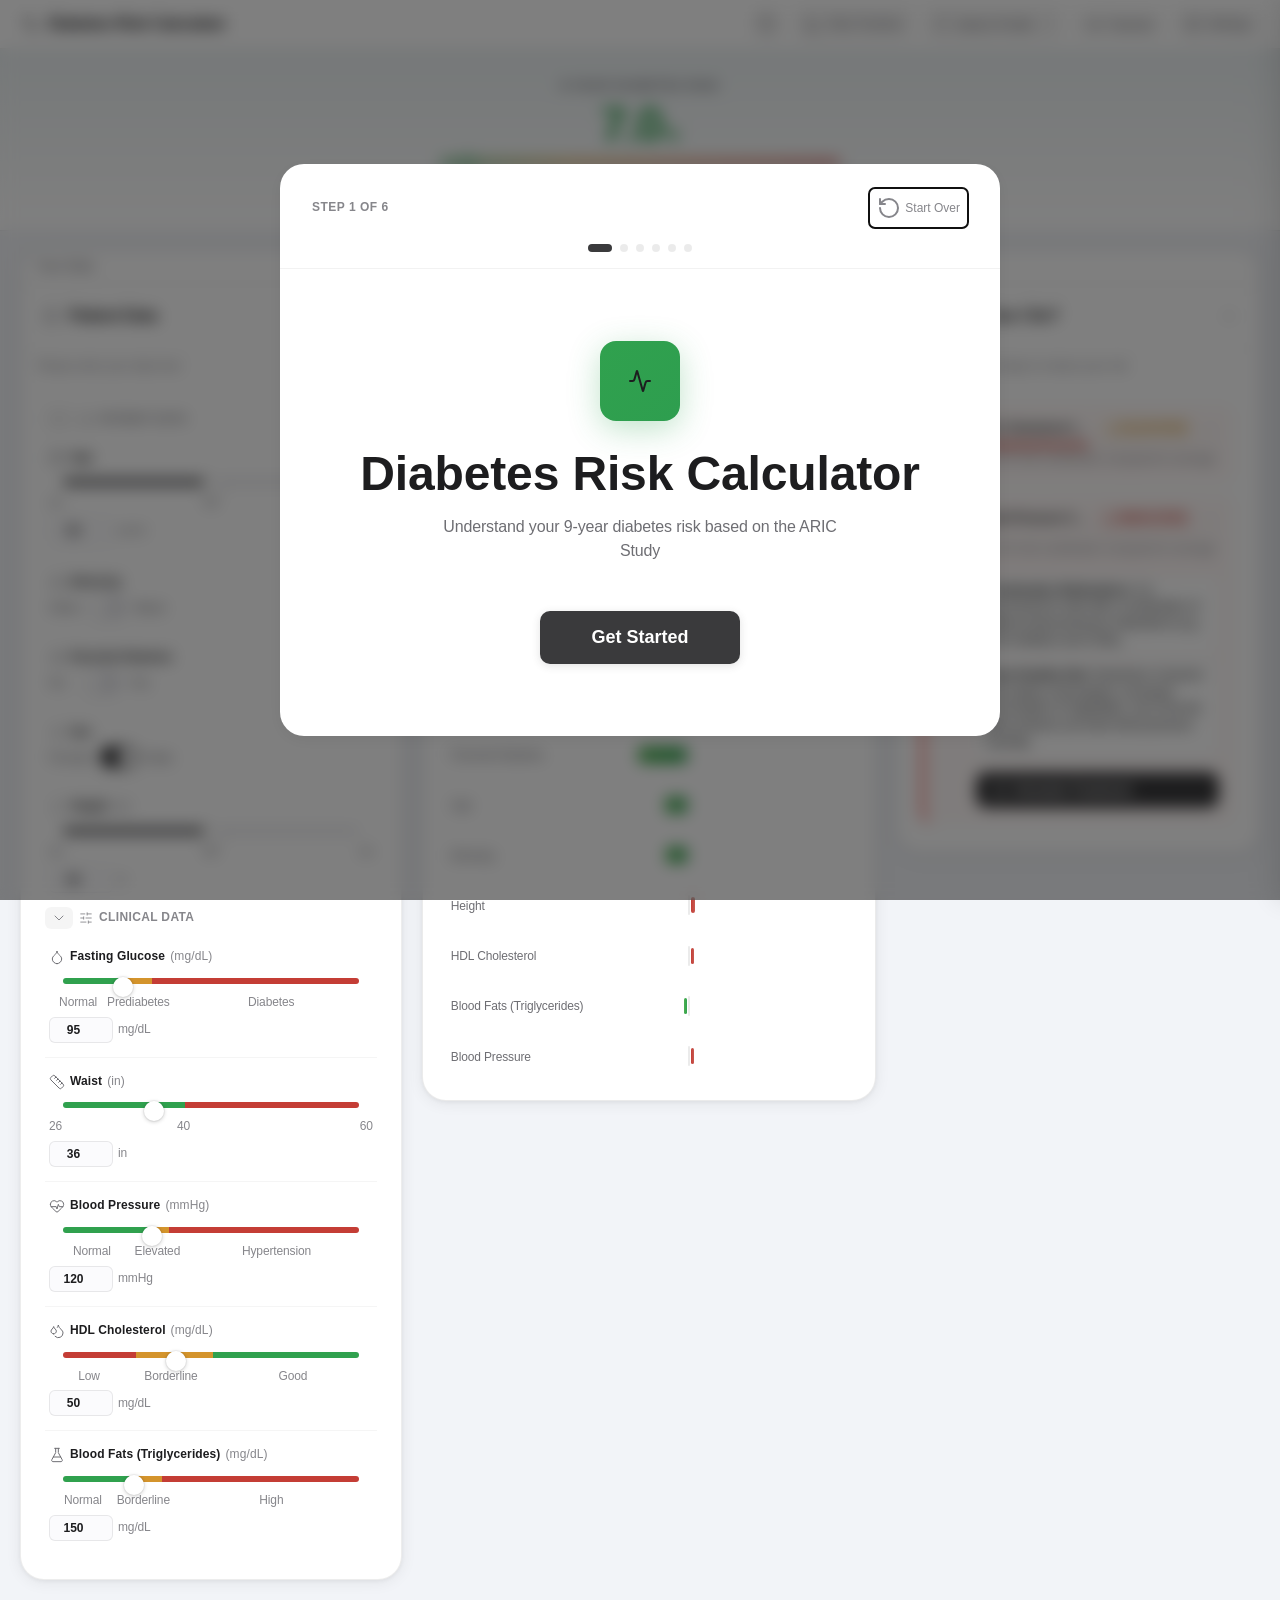
==== index.html @ cd75fb12 "Add files via upload" ====
<!DOCTYPE html>
<html lang="en">
<head>
    <meta charset="UTF-8">
    <meta name="viewport" content="width=device-width, initial-scale=1.0">
    <!-- CSP: 'unsafe-inline' in style-src is required for JS dynamic styling (element.style).
         Mitigated by strict script-src, object-src 'none', and base-uri/form-action restrictions. -->
    <meta http-equiv="Content-Security-Policy"
          content="default-src 'self';
                   script-src 'self' 'wasm-unsafe-eval' https://cdn.sheetjs.com https://cdn.jsdelivr.net;
                   style-src 'self' 'unsafe-inline' https://fonts.googleapis.com;
                   font-src https://fonts.gstatic.com https://fonts.googleapis.com;
                   connect-src 'self' https://cdn.jsdelivr.net https://tessdata.projectnaptha.com data: blob:;
                   worker-src 'self' blob:;
                   img-src 'self' data: blob:;
                   object-src 'none';
                   base-uri 'self';
                   form-action 'self';
                   frame-ancestors 'none';">
    <meta http-equiv="X-Frame-Options" content="DENY">
    <title>Diabetes Risk Calculator</title>
    <meta name="theme-color" content="#f2f4f8">

    <!-- Google Fonts -->
    <!-- Note: SRI hash should be computed for the live stylesheet for production use -->
    <link rel="preconnect" href="https://fonts.googleapis.com">
    <link rel="preconnect" href="https://fonts.gstatic.com" crossorigin>
    <link href="https://fonts.googleapis.com/css2?family=Plus+Jakarta+Sans:wght@300;400;500;600;700;800&display=swap" rel="stylesheet" crossorigin="anonymous">
    <!-- Lucide Icons (local) -->
    <!-- SRI omitted: integrity checks on same-origin local scripts can fail
         when opened via file:// protocol. SRI is intended for CDN/third-party resources. -->
    <script src="js/lib/lucide.min.js"></script>

    <!-- SheetJS for Excel Import/Export -->
    <script src="https://cdn.sheetjs.com/xlsx-0.20.1/package/dist/xlsx.full.min.js"
            integrity="sha384-QCIdq2UMVEoSRhR3ZWZwdz2/pivLowr+eokFMdYyukq7qI26VYRxFa4Nl6FKetmL"
            crossorigin="anonymous"></script>

    <!-- Application Stylesheet -->
    <link rel="stylesheet" href="style.css">
</head>
<body>

<!-- ===================== LANDING PAGE OVERLAY ===================== -->
<div id="landingOverlay" class="landing-overlay" role="dialog" aria-modal="true" hidden>
    <div class="landing-container">
        <div class="landing-header">
            <div class="landing-header-top">
                <span class="step-counter" id="landingStepCounter"></span>
                <button type="button" class="restart-btn" id="landingRestartBtn" hidden>
                    <i data-lucide="rotate-ccw"></i> <span data-i18n="landing.restart">Start Over</span>
                </button>
            </div>
            <div class="progress-dots" id="landingProgressDots"></div>
        </div>
        <div class="landing-content" id="landingContent"></div>
        <div class="landing-footer">
            <button type="button" class="btn btn-secondary" id="landingBackBtn" hidden data-i18n="landing.back">Back</button>
            <button type="button" class="btn btn-primary" id="landingNextBtn" data-i18n="landing.next">Next</button>
            <button type="button" class="btn btn-primary" id="landingFinishBtn" hidden data-i18n="landing.ready.start">Start Calculator</button>
        </div>
    </div>
</div>

<!-- ===================== TOP NAV ===================== -->
<nav class="top-nav">
    <div class="nav-inner">
        <div class="nav-brand">
            <i data-lucide="activity" class="lucide-icon"></i>
            <span data-i18n="nav.brand">Diabetes Risk Calculator</span>
        </div>
        <div class="nav-actions">
            <button id="resetBtn" type="button" class="btn-reset" aria-label="Reset all values">
                <i data-lucide="rotate-ccw" class="lucide-icon"></i>
            </button>
            <!-- Timeline Toggle Button -->
            <button id="timelineToggleBtn" type="button" class="btn-timeline-toggle" aria-label="Toggle Risk Timeline">
                <i data-lucide="line-chart" class="lucide-icon"></i>
                <span class="btn-timeline-label" data-i18n="nav.riskTimeline">Risk Timeline</span>
            </button>
            <!-- Patient Management Button -->
            <button id="patientMenuBtn" type="button" class="btn-patient-menu" aria-label="Manage profiles">
                <i data-lucide="user" class="lucide-icon"></i>
                <span class="patient-name-label" id="patientNameLabel" data-i18n="nav.selectProfile">Select Profile</span>
                <i data-lucide="chevron-down" class="lucide-icon patient-chevron"></i>
            </button>
            <!-- Tutorial Button -->
            <button id="tutorialBtn" type="button" class="btn-tutorial" aria-label="Tutorial">
                <i data-lucide="graduation-cap" class="lucide-icon"></i>
                <span class="btn-tutorial-label" data-i18n="tutorial.button">Tutorial</span>
            </button>
            <!-- Settings Button -->
            <button id="settingsBtn" type="button" class="btn-settings" aria-label="Settings" aria-expanded="false">
                <i data-lucide="settings" class="lucide-icon"></i>
                <span class="settings-label" data-i18n="nav.settings">Settings</span>
            </button>
        </div>
    </div>
</nav>

<!-- Settings Panel -->
<div id="settingsPanel" class="settings-panel" hidden>
    <div class="settings-panel-inner">
        <!-- Prediction Model Option -->
        <div class="settings-option">
            <span class="settings-option-label" data-i18n="settings.model">Prediction Model</span>
            <button id="settingsModelBtn" type="button" class="btn-settings-model" aria-label="Select prediction model" aria-expanded="false">
                <i data-lucide="layers" class="lucide-icon"></i>
                <span class="settings-model-label" id="settingsModelLabel">Basic Model</span>
                <i data-lucide="chevron-right" class="lucide-icon lang-chevron"></i>
            </button>
            <!-- Model Dropdown in Settings (expands downward) -->
            <div id="settingsModelDropdown" class="settings-model-dropdown" role="menu" hidden>
                <!-- Populated by JS -->
            </div>
        </div>
        <!-- Language Option -->
        <div class="settings-option">
            <span class="settings-option-label" data-i18n="settings.language">Language</span>
            <button id="settingsLangBtn" type="button" class="btn-language" aria-label="Select language" aria-expanded="false">
                <span class="lang-flag" id="langFlagIcon" aria-hidden="true">
                    <svg viewBox="0 0 20 14" fill="none" xmlns="http://www.w3.org/2000/svg" aria-hidden="true">
                        <rect x="0.5" y="0.5" width="19" height="13" rx="1" fill="#1e3a8a" stroke="currentColor" stroke-width="0.5"/>
                        <path d="M0 0L20 14M20 0L0 14" stroke="#f8fafc" stroke-width="2.5"/>
                        <path d="M0 0L20 14M20 0L0 14" stroke="#dc2626" stroke-width="1.5"/>
                        <rect x="8.5" y="0" width="3" height="14" fill="#f8fafc"/>
                        <rect x="0" y="5.5" width="20" height="3" fill="#f8fafc"/>
                        <rect x="9" y="0" width="2" height="14" fill="#dc2626"/>
                        <rect x="0" y="6" width="20" height="2" fill="#dc2626"/>
                    </svg>
                </span>
                <span class="lang-code" id="langCode">EN</span>
                <i data-lucide="chevron-right" class="lucide-icon lang-chevron"></i>
            </button>
            <!-- Language Dropdown in Settings (expands downward) -->
            <div id="settingsLangDropdown" class="settings-lang-dropdown" role="menu" hidden>
                <!-- Populated by JS -->
            </div>
        </div>
        <!-- Dark Mode Option -->
        <div class="settings-option">
            <span class="settings-option-label" data-i18n="settings.darkMode">Dark Mode</span>
            <button id="settingsDarkModeBtn" type="button" class="btn-settings-darkmode" aria-label="Toggle dark mode" aria-pressed="false">
                <i data-lucide="moon" class="lucide-icon"></i>
            </button>
        </div>
        <!-- Units Option -->
        <div class="settings-option">
            <span class="settings-option-label" data-i18n="settings.units">Units</span>
            <div class="unit-toggle-nav settings-unit-toggle">
                <span class="toggle-label-nav" id="unit-label-us">US</span>
                <label class="toggle-switch-nav" aria-label="Switch between US and SI units">
                    <input type="checkbox" id="unit-toggle">
                    <span class="toggle-track-nav"></span>
                </label>
                <span class="toggle-label-nav" id="unit-label-si">SI</span>
            </div>
        </div>
        <!-- Restart Setup Option -->
        <div class="settings-option">
            <span class="settings-option-label" data-i18n="settings.restartSetup">Setup</span>
            <button id="restartSetupBtn" type="button" class="btn-restart-setup" data-i18n="settings.restartSetupBtn">
                <i data-lucide="rotate-ccw" class="lucide-icon"></i> Start Over
            </button>
        </div>
    </div>
</div>

<!-- ===================== PATIENT MANAGEMENT DRAWER ===================== -->
<div class="patient-overlay" id="patientOverlay"></div>
<aside class="patient-drawer" id="patientDrawer" aria-label="Patient Management">
    <div class="pd-header">
        <h2 data-i18n="patientManager.title"><i data-lucide="users" class="lucide-icon"></i> My Profiles</h2>
        <button class="pd-close-btn" id="patientDrawerClose" aria-label="Close patient menu">
            <i data-lucide="x" class="lucide-icon"></i>
        </button>
    </div>

    <!-- Active Patient Indicator -->
    <div class="pd-active-patient" id="pdActivePatient">
        <i data-lucide="user-round" class="lucide-icon"></i>
        <span id="pdActiveLabel">No profile selected</span>
    </div>

    <!-- Patient List -->
    <div class="pd-section">
        <div class="pd-section-label" data-i18n="patientManager.savedProfiles">Saved Profiles</div>
        <div class="pd-patient-list" id="pdPatientList">
            <p class="pd-empty-msg">No profiles saved yet.</p>
        </div>
    </div>

    <!-- Add New Patient -->
    <div class="pd-section">
        <div class="pd-section-label" data-i18n="patientManager.addNew">Add New Profile</div>
        <div class="pd-add-form">
            <input type="text" id="pdNewPatientName" class="pd-input" placeholder="Profile name…" maxlength="60" />
            <button id="pdAddPatientBtn" type="button" class="pd-btn-add" data-i18n="buttons.addAndSave">
                <i data-lucide="user-plus" class="lucide-icon"></i> Add &amp; Save Current Values
            </button>
        </div>
    </div>

    <!-- Import / Export / OCR -->
    <div class="pd-section pd-io-section">
        <div class="pd-section-label" data-i18n="patientManager.importExport">Import / Export / OCR</div>
        <div class="pd-io-actions">
            <button id="pdExportBtn" type="button" class="pd-btn-io" data-i18n="buttons.export">
                <i data-lucide="download" class="lucide-icon"></i> Export .xlsx / .drc
            </button>
            <label class="pd-btn-io pd-btn-import" for="pdImportFile" data-i18n="buttons.import">
                <i data-lucide="upload" class="lucide-icon"></i> Import .xlsx / .drc
            </label>
            <input type="file" id="pdImportFile" accept=".xlsx,.xls,.drc" style="display:none;" aria-label="Import patient profiles from Excel or encrypted .drc file" />
            <!-- NEU: OCR Laborbericht Button -->
            <button id="pdOCRBtn" type="button" class="pd-btn-io pd-btn-ocr" data-i18n="buttons.scan">
                <i data-lucide="scan-line" class="lucide-icon"></i> Scan Lab Report
            </button>
        </div>
        <!-- Hidden file inputs for OCR -->
        <!-- Camera input: ONLY images, NO PDF (required for capture to work) -->
        <input type="file" id="ocrCameraInput" accept="image/*" capture="environment" class="visually-hidden" aria-label="Take photo of laboratory report" />
        <!-- File input: Images AND PDFs (for file upload) -->
        <input type="file" id="ocrFileInput" accept="image/*,.pdf" multiple class="visually-hidden" aria-label="Upload laboratory report file(s)" />
    </div>
</aside>

<!-- ===================== HERO: RISK SCORE ===================== -->
<section class="hero-section" id="risk-score-card">
    <div class="hero-inner">
        <p class="hero-label" data-i18n="hero.title">9-Year Diabetes Risk</p>
        <div class="hero-value" aria-live="polite">
            <span id="risk-percentage" class="risk-number">0.0</span><span class="risk-unit">%</span>
        </div>
        <div class="hero-risk-bar">
            <div class="risk-bar-track">
                <div class="risk-bar-marker" id="risk-bar-marker"></div>
            </div>
        </div>
        <button id="expandHeroBtn" type="button" class="btn-expand-hero" aria-expanded="false">
            <i data-lucide="info" class="lucide-icon"></i>
            <span id="expandHeroLabel" data-i18n="hero.expandLabel">What does that mean?</span>
            <i data-lucide="chevron-down" class="lucide-icon expand-hero-chevron"></i>
        </button>
        <div id="hero-expandable" class="hero-expandable">
            <div id="icon-array" class="icon-array-container"></div>
            <p class="icon-array-label" id="icon-array-label"></p>
            <p class="hero-subtitle" data-i18n="hero.subtitle">Based on the ARIC Study logistic regression model (Schmidt et al. 2005)</p>
        </div>
    </div>
</section>

<!-- ===================== EXPANDABLE TIMELINE ===================== -->
<div class="timeline-expandable-area" id="timeline-expandable">
    <div class="timeline-expandable-inner">
        <div class="timeline-expandable-header">
            <div class="timeline-expandable-title">
                <i data-lucide="line-chart" class="lucide-icon"></i>
                <h3 data-i18n="timeline.title">Risk Timeline</h3>
                <span class="timeline-hint" data-i18n="timeline.hint">Simulate treatments to track risk changes over time</span>
            </div>
            <div class="timeline-expandable-actions">
                <button id="compareScenarioBtn" type="button" class="btn-compare-scenario-section" aria-label="Set baseline for comparison" data-i18n="buttons.setBaseline">
                    <i data-lucide="flag" class="lucide-icon"></i> Set Baseline
                </button>
                <button id="snapshotBtn" type="button" class="btn-snapshot" data-i18n="timeline.snapshot">
                    <i data-lucide="plus-circle" class="lucide-icon"></i> Snapshot
                </button>
            </div>
        </div>
        <div id="scenario-comparison" class="scenario-comparison-panel-new" style="display:none;"></div>
        <div class="timeline-body">
            <div class="timeline-chart" id="timeline-chart">
                <p class="timeline-empty">Set a baseline and add snapshots to track your risk over scenarios.</p>
            </div>
            <div class="timeline-legend" id="timeline-legend" style="display:none;"></div>
        </div>
    </div>
</div>

<!-- ===================== THREE-COLUMN MAIN GRID ===================== -->
<main class="main-grid">

    <!-- ========== LEFT COLUMN: Risk Factor Inputs ========== -->
    <section class="col-panel col-left" id="panel-input" aria-label="Risk Factor Inputs">
        <div class="col-step-label">
            <span>Your Data</span>
        </div>
        <div class="panel-header-bar">
            <i data-lucide="sliders-horizontal" class="lucide-icon"></i>
            <h2 data-i18n="sections.demographic">Patient Data</h2>
            <button class="panel-collapse-btn" data-panel="panel-input" aria-label="Collapse section" aria-expanded="true">
                <i data-lucide="chevron-up" class="lucide-icon"></i>
            </button>
        </div>
        <p class="panel-subtitle">Please enter your data here</p>
        <div class="panel-body">

            <!-- Demographic Data Section with Collapse -->
            <div class="section-collapse-header">
                <button class="section-collapse-btn" data-target="non-mod-section" aria-expanded="true">
                    <i data-lucide="chevron-down" class="lucide-icon"></i>
                </button>
                <div class="input-section-label" data-i18n="sections.demographic">
                    <i data-lucide="lock" class="lucide-icon"></i>
                    Demographic Data
                </div>
            </div>
            <div class="section-summary" id="non-mod-summary">
                <span id="summary-age">Age: 50</span> · <span id="summary-sex">Male</span> · <span id="summary-race">Other</span> · <span id="summary-parent">No family</span> · <span id="summary-height">66 in</span>
            </div>

            <div id="non-mod-section" class="collapsible-section">
                <!-- Age -->
                <div class="input-group" data-field="age">
                    <div class="input-label-row">
                        <label for="age-slider">
                            <i data-lucide="calendar" class="lucide-icon ig-icon"></i>
                            <span data-i18n="factors.age">Age</span>
                        </label>
                    </div>
                    <div class="slider-wrapper">
                        <input type="range" id="age-slider" min="20" max="80" value="50" step="1" class="slider">
                        <div class="slider-track-bg" id="age-track"><div class="slider-fill" id="age-fill"></div></div>
                    </div>
                    <div class="slider-labels slider-labels-numeric"><span>20</span><span>50</span><span>80</span></div>
                    <div class="factor-value-row">
                        <input type="number" id="age-value" value="50" min="20" max="80" step="1" class="value-input" aria-label="Age in years">
                        <span class="value-unit-label" data-i18n="units.years">years</span>
                        <span class="what-if-badge" id="what-if-age"></span>
                    </div>
                </div>

                <!-- Race -->
                <div class="input-group" data-field="race">
                    <div class="input-label-row">
                        <label><i data-lucide="users" class="lucide-icon ig-icon"></i> <span data-i18n="factors.race">Ethnicity</span></label>
                    </div>
                    <div class="toggle-group">
                        <span class="toggle-option" data-i18n="units.other">Other</span>
                        <label class="toggle-switch"><input type="checkbox" id="race-toggle"><span class="toggle-slider"></span></label>
                        <span class="toggle-option" data-i18n="units.black">Black</span>
                    </div>
                </div>

                <!-- Parental History -->
                <div class="input-group" data-field="parentHist">
                    <div class="input-label-row">
                        <label><i data-lucide="users-round" class="lucide-icon ig-icon"></i> <span data-i18n="factors.parentHist">Parental Diabetes</span></label>
                    </div>
                    <div class="toggle-group">
                        <span class="toggle-option" data-i18n="units.no">No</span>
                        <label class="toggle-switch"><input type="checkbox" id="parentHist-toggle"><span class="toggle-slider"></span></label>
                        <span class="toggle-option" data-i18n="units.yes">Yes</span>
                    </div>
                </div>

                <!-- Sex -->
                <div class="input-group" data-field="sex">
                    <div class="input-label-row">
                        <label><i data-lucide="user" class="lucide-icon ig-icon"></i> <span data-i18n="factors.sex">Sex</span></label>
                    </div>
                    <div class="toggle-group">
                        <span class="toggle-option" data-i18n="units.female">Female</span>
                        <label class="toggle-switch"><input type="checkbox" id="sex-toggle" checked><span class="toggle-slider"></span></label>
                        <span class="toggle-option" data-i18n="units.male">Male</span>
                    </div>
                </div>

                <!-- Height -->
                <div class="input-group" data-field="height">
                    <div class="input-label-row">
                        <label for="height-slider"><i data-lucide="move-vertical" class="lucide-icon ig-icon"></i> <span data-i18n="factors.height">Height</span> <span class="unit-label" id="height-unit">(in)</span></label>
                    </div>
                    <div class="slider-wrapper">
                        <input type="range" id="height-slider" min="48" max="84" value="66" step="1" class="slider">
                        <div class="slider-track-bg"><div class="slider-fill" id="height-fill"></div></div>
                    </div>
                    <div class="slider-labels slider-labels-numeric"><span id="height-min">48</span><span id="height-mid">66</span><span id="height-max">84</span></div>
                    <div class="factor-value-row">
                        <input type="number" id="height-value" value="66" min="48" max="84" step="1" class="value-input" aria-label="Height">
                        <span class="value-unit-label" id="height-value-unit">in</span>
                        <span class="what-if-badge" id="what-if-height"></span>
                    </div>
                </div>
            </div>

            <!-- Clinical Values Section with Collapse -->
            <div class="section-collapse-header">
                <button class="section-collapse-btn" data-target="mod-section" aria-expanded="true">
                    <i data-lucide="chevron-down" class="lucide-icon"></i>
                </button>
                <div class="input-section-label modifiable" data-i18n="sections.clinical">
                    <i data-lucide="sliders-horizontal" class="lucide-icon"></i>
                    Clinical Values
                </div>
            </div>
            <div class="section-summary" id="mod-summary">
                <span id="summary-fastGlu">Gluc: 95 mg/dL</span> · <span id="summary-waist">Waist: 36 in</span> · <span id="summary-sbp">BP: 120 mmHg</span> · <span id="summary-hdl">HDL: 50 mg/dL</span> · <span id="summary-tri">TG: 150 mg/dL</span>
            </div>

            <div id="mod-section" class="collapsible-section">

            <!-- Fasting Glucose -->
            <div class="input-group" data-field="fastGlu">
                <div class="input-label-row">
                    <label for="fastGlu-slider"><i data-lucide="droplet" class="lucide-icon ig-icon"></i> <span data-i18n="factors.fastGlu">Fasting Glucose</span> <span class="unit-label" id="fastGlu-unit">(mg/dL)</span></label>
                </div>
                <div class="slider-wrapper">
                    <input type="range" id="fastGlu-slider" min="50" max="300" value="95" step="1" class="slider">
                    <div class="slider-track-bg segmented" id="fastGlu-track">
                        <div class="slider-segment safe" style="flex:50"></div>
                        <div class="slider-segment alert" style="flex:25"></div>
                        <div class="slider-segment danger" style="flex:175"></div>
                    </div>
                </div>
                <div class="slider-labels"><span style="flex:50">Normal</span><span style="flex:25">Prediabetes</span><span style="flex:175">Diabetes</span></div>
                <div class="factor-value-row">
                    <input type="number" id="fastGlu-value" value="95" min="50" max="300" step="1" class="value-input" aria-label="Fasting glucose">
                    <span class="value-unit-label" id="fastGlu-value-unit">mg/dL</span>
                    <span class="what-if-badge" id="what-if-fastGlu"></span>
                </div>
            </div>

            <!-- Waist -->
            <div class="input-group" data-field="waist">
                <div class="input-label-row">
                    <label for="waist-slider"><i data-lucide="ruler" class="lucide-icon ig-icon"></i> <span data-i18n="factors.waist">Waist</span> <span class="unit-label" id="waist-unit">(in)</span></label>
                </div>
                <div class="slider-wrapper">
                    <input type="range" id="waist-slider" min="26" max="60" value="36" step="1" class="slider">
                    <div class="slider-track-bg segmented" id="waist-track">
                        <div class="slider-segment safe" style="flex:14"></div>
                        <div class="slider-segment danger" style="flex:20"></div>
                    </div>
                </div>
                <div class="slider-labels" id="waist-labels"><span style="flex:14;text-align:left">26</span><span style="flex:0;white-space:nowrap">40</span><span style="flex:20;text-align:right">60</span></div>
                <div class="factor-value-row">
                    <input type="number" id="waist-value" value="36" min="26" max="60" step="1" class="value-input" aria-label="Waist circumference">
                    <span class="value-unit-label" id="waist-value-unit">in</span>
                    <span class="what-if-badge" id="what-if-waist"></span>
                </div>
            </div>

            <!-- SBP -->
            <div class="input-group" data-field="sbp">
                <div class="input-label-row">
                    <label for="sbp-slider"><i data-lucide="heart-pulse" class="lucide-icon ig-icon"></i> <span data-i18n="factors.sbp">Blood Pressure</span> <span class="unit-label">(mmHg)</span></label>
                </div>
                <div class="slider-wrapper">
                    <input type="range" id="sbp-slider" min="80" max="220" value="120" step="1" class="slider">
                    <div class="slider-track-bg segmented" id="sbp-track">
                        <div class="slider-segment safe" style="flex:40"></div>
                        <div class="slider-segment alert" style="flex:10"></div>
                        <div class="slider-segment danger" style="flex:90"></div>
                    </div>
                </div>
                <div class="slider-labels"><span style="flex:40">Normal</span><span style="flex:10">Elevated</span><span style="flex:90">Hypertension</span></div>
                <div class="factor-value-row">
                    <input type="number" id="sbp-value" value="120" min="80" max="220" step="1" class="value-input" aria-label="Systolic blood pressure">
                    <span class="value-unit-label">mmHg</span>
                    <span class="what-if-badge" id="what-if-sbp"></span>
                </div>
            </div>

            <!-- HDL -->
            <div class="input-group" data-field="cholHDL">
                <div class="input-label-row">
                    <label for="cholHDL-slider"><i data-lucide="droplets" class="lucide-icon ig-icon"></i> <span data-i18n="factors.cholHDL">HDL Cholesterol</span> <span class="unit-label" id="cholHDL-unit">(mg/dL)</span></label>
                </div>
                <div class="slider-wrapper">
                    <input type="range" id="cholHDL-slider" min="20" max="100" value="50" step="1" class="slider">
                    <div class="slider-track-bg segmented" id="cholHDL-track">
                        <div class="slider-segment danger" style="flex:20"></div>
                        <div class="slider-segment alert" style="flex:21"></div>
                        <div class="slider-segment safe" style="flex:40"></div>
                    </div>
                </div>
                <div class="slider-labels"><span style="flex:20">Low</span><span style="flex:21">Borderline</span><span style="flex:40">Good</span></div>
                <div class="factor-value-row">
                    <input type="number" id="cholHDL-value" value="50" min="20" max="100" step="1" class="value-input" aria-label="HDL cholesterol">
                    <span class="value-unit-label" id="cholHDL-value-unit">mg/dL</span>
                    <span class="what-if-badge" id="what-if-cholHDL"></span>
                </div>
            </div>

            <!-- Triglycerides -->
            <div class="input-group" data-field="cholTri">
                <div class="input-label-row">
                    <label for="cholTri-slider"><i data-lucide="flask-conical" class="lucide-icon ig-icon"></i> <span data-i18n="factors.cholTri">Blood Fats (Triglycerides)</span> <span class="unit-label" id="cholTri-unit">(mg/dL)</span></label>
                </div>
                <div class="slider-wrapper">
                    <input type="range" id="cholTri-slider" min="50" max="500" value="150" step="1" class="slider">
                    <div class="slider-track-bg segmented" id="cholTri-track">
                        <div class="slider-segment safe" style="flex:100"></div>
                        <div class="slider-segment alert" style="flex:50"></div>
                        <div class="slider-segment danger" style="flex:300"></div>
                    </div>
                </div>
                <div class="slider-labels"><span style="flex:100">Normal</span><span style="flex:50">Borderline</span><span style="flex:300">High</span></div>
                <div class="factor-value-row">
                    <input type="number" id="cholTri-value" value="150" min="50" max="500" step="1" class="value-input" aria-label="Triglycerides">
                    <span class="value-unit-label" id="cholTri-value-unit">mg/dL</span>
                    <span class="what-if-badge" id="what-if-cholTri"></span>
                </div>
            </div>
            </div>

        </div>
    </section>

    <!-- ========== CENTER COLUMN: Model Visualization ========== -->
    <section class="col-panel col-center" id="panel-model" aria-label="Model Visualization">
        <div class="col-step-label">
            <span data-i18n="panels.riskAnalysis">Risk Analysis</span>
        </div>
        <div class="panel-header-bar">
            <i data-lucide="bar-chart-3" class="lucide-icon"></i>
            <h2 data-i18n="panels.riskFactors">Risk Factors</h2>
            <button class="panel-collapse-btn" data-panel="panel-model" aria-label="Collapse section" aria-expanded="true">
                <i data-lucide="chevron-up" class="lucide-icon"></i>
            </button>
        </div>
        <p class="panel-subtitle" data-i18n="panels.riskFactorsSubtitle">Which factors influence risk by how much compared to the average</p>
        <div class="panel-body">

            <!-- Model Tabs Navigation -->
            <div class="model-tabs">
                <button class="model-tab active" data-tab="contributions" data-i18n="panels.contributions">Contributions</button>
                <button class="model-tab" data-tab="causality" data-i18n="panels.connections">Connections</button>
            </div>

            <!-- Tab Content: Contributions -->
            <div class="model-tab-content active" id="tab-contributions">
                <div class="contribution-chart" id="contribution-chart" role="img" aria-label="Risk factor contribution chart"></div>
            </div>

            <!-- Tab Content: Causality -->
            <div class="model-tab-content" id="tab-causality">
                <h3 data-i18n="panels.connectionsTitle">How Your Risk Factors Connect</h3>
                <p class="card-desc" data-i18n="panels.connectionsDesc">Type 2 diabetes is characterized by insulin resistance and insulin deficiency, among others caused by beta-cell dysfunction. Risk factors can be the cause or caused by this.</p>
                <div id="causality-chain" class="causality-chain-container"></div>
            </div>

        </div>
    </section>

    <!-- ========== RIGHT COLUMN: Treatment Recommendations ========== -->
    <section class="col-panel col-right" id="panel-treatment" aria-label="Treatment Recommendations">
        <div class="col-step-label">
            <span data-i18n="panels.takeAction">Take Action</span>
        </div>
        <div class="panel-header-bar">
            <i data-lucide="stethoscope" class="lucide-icon"></i>
            <h2 data-i18n="panels.whatCanIDo">What Can I Do?</h2>
            <button class="panel-collapse-btn" data-panel="panel-treatment" aria-label="Collapse section" aria-expanded="true">
                <i data-lucide="chevron-up" class="lucide-icon"></i>
            </button>
        </div>
        <p class="panel-subtitle" data-i18n="panels.takeActionSubtitle">Evidence-based steps to reduce your risk</p>
        <div class="panel-body">
            <div class="treatment-overview" id="treatment-overview" role="region" aria-live="polite" aria-label="Treatment overview with expandable recommendations sorted by risk contribution">
                <!-- Populated by ui-controller.js -->
            </div>
            <!-- Legacy container (kept for JS compatibility) -->
            <div id="dynamic-treatments" style="display:none;"></div>
        </div>
    </section>

</main>

<!-- Application Scripts (modular architecture) -->
<script src="js/config.js"></script>
<script src="js/i18n/i18n-service.js"></script>
<script src="js/i18n/i18n-ui.js"></script>
<script src="js/conversion-service.js"></script>
<script src="js/risk-model.js"></script>
<script src="js/ui-helpers.js"></script>
<script src="js/utils.js"></script>
<script src="js/ui-controller.js"></script>
<script src="js/timeline-chart.js"></script>
<script src="js/app.js"></script>
<script src="js/crypto-service.js"></script>
<script src="js/patient-manager.js"></script>
<script src="js/profile-warning.js"></script>
<script src="js/treatment-simulator.js"></script>
<!-- OCR Feature Scripts -->
<script src="js/lab-report-parser.js"></script>
<script src="js/ocr-service.js"></script>
<script src="js/ocr-ui-controller.js"></script>
<script src="js/dark-mode.js"></script>
<script src="js/settings-panel.js"></script>
<script src="js/tutorial.js"></script>
<script src="js/landing-page.js"></script>
<script src="js/main.js"></script>

<!-- ===================== OCR MODAL ===================== -->
<div class="modal-overlay ocr-modal-overlay" id="ocrModal" role="dialog" aria-modal="true" aria-labelledby="ocrModalTitle">
    <div class="modal-content ocr-modal-content">
        <!-- Header -->
        <div class="modal-header">
            <h3 id="ocrModalTitle">
                <i data-lucide="scan-line" class="lucide-icon"></i> Scan Laboratory Report
            </h3>
            <button type="button" class="modal-close-btn" id="ocrModalClose" aria-label="Close">
                <i data-lucide="x" class="lucide-icon"></i>
            </button>
        </div>

        <!-- Step 1: Upload -->
        <div class="ocr-step" id="ocrStepUpload">
            <div class="modal-body">
                <p class="modal-description">
                    Upload a photo or PDF of your laboratory report.
                    We will automatically extract your values.
                </p>

                <!-- Drop Zone -->
                <div class="ocr-dropzone" id="ocrDropzone" role="button" tabindex="0" aria-label="Drop zone for file upload">
                    <i data-lucide="upload-cloud" class="ocr-dropzone-icon"></i>
                    <p class="ocr-dropzone-primary">Drag & drop file here</p>
                    <p class="ocr-dropzone-secondary">or click to browse</p>
                    <p class="ocr-dropzone-hint">Supports: JPG, PNG, PDF (max 10MB)</p>
                </div>

                <!-- Camera Button (Mobile) -->
                <button type="button" class="ocr-camera-btn" id="ocrCameraBtn">
                    <i data-lucide="camera" class="lucide-icon"></i> Take Photo
                </button>

                <!-- Privacy Notice -->
                <div class="ocr-privacy-notice" role="note">
                    <i data-lucide="shield-check" class="lucide-icon"></i>
                    <span>Processing happens locally. No data is sent to servers.</span>
                </div>
            </div>
        </div>

        <!-- Step 2: Processing -->
        <div class="ocr-step" id="ocrStepProcessing" style="display:none;">
            <div class="modal-body">
                <div class="ocr-processing">
                    <div class="ocr-progress-ring" role="progressbar" aria-valuemin="0" aria-valuemax="100" aria-valuenow="0">
                        <svg class="ocr-progress-svg" viewBox="0 0 100 100">
                            <circle class="ocr-progress-track" cx="50" cy="50" r="45"/>
                            <circle class="ocr-progress-fill" cx="50" cy="50" r="45" id="ocrProgressCircle"/>
                        </svg>
                        <span class="ocr-progress-percentage" id="ocrProgressPercentage">0%</span>
                    </div>

                    <div class="ocr-status-steps">
                        <div class="ocr-status-step active" id="ocrStepStatusUpload">
                            <i data-lucide="check-circle" class="ocr-step-icon"></i>
                            <span class="ocr-step-label">Upload complete</span>
                        </div>
                        <div class="ocr-status-step" id="ocrStepStatusAnalyze">
                            <i data-lucide="check-circle" class="ocr-step-icon"></i>
                            <i data-lucide="loader-2" class="ocr-step-icon ocr-step-loading"></i>
                            <span class="ocr-step-label">Analyzing image...</span>
                        </div>
                        <div class="ocr-status-step" id="ocrStepStatusExtract">
                            <i data-lucide="check-circle" class="ocr-step-icon"></i>
                            <i data-lucide="loader-2" class="ocr-step-icon ocr-step-loading"></i>
                            <span class="ocr-step-label">Extracting values...</span>
                        </div>
                        <div class="ocr-status-step" id="ocrStepStatusValidate">
                            <i data-lucide="check-circle" class="ocr-step-icon"></i>
                            <i data-lucide="loader-2" class="ocr-step-icon ocr-step-loading"></i>
                            <span class="ocr-step-label">Validating...</span>
                        </div>
                    </div>

                    <button type="button" class="ocr-cancel-btn" id="ocrCancelBtn">Cancel Processing</button>
                </div>
            </div>
        </div>

        <!-- Step 3: Review -->
        <div class="ocr-step" id="ocrStepReview" style="display:none;">
            <div class="modal-body">
                <h4 class="ocr-review-title">Extracted Values</h4>
                <p class="ocr-review-subtitle">Please review before importing.</p>

                <div class="ocr-results-grid" id="ocrResultsGrid">
                    <!-- Dynamically populated by JS -->
                </div>

                <div class="ocr-summary" id="ocrSummary" style="display:none;">
                    <div class="ocr-summary-stats">
                        <span class="ocr-stat">
                            <i data-lucide="check-circle"></i>
                            <strong id="ocrStatDetected">0</strong> detected
                        </span>
                        <span class="ocr-stat">
                            <i data-lucide="alert-circle"></i>
                            <strong id="ocrStatReview">0</strong> need review
                        </span>
                        <span class="ocr-stat">
                            <i data-lucide="x-circle"></i>
                            <strong id="ocrStatNotFound">0</strong> not found
                        </span>
                    </div>
                </div>
            </div>

            <div class="modal-footer">
                <button type="button" class="modal-btn modal-btn-secondary" id="ocrBackBtn">Back</button>
                <button type="button" class="modal-btn modal-btn-primary" id="ocrImportBtn">
                    <i data-lucide="check" class="lucide-icon"></i> Import Values
                </button>
            </div>
        </div>

        <!-- Step 4: Error -->
        <div class="ocr-step" id="ocrStepError" style="display:none;">
            <div class="modal-body">
                <div class="ocr-error">
                    <div class="ocr-error-icon">
                        <i data-lucide="x-circle"></i>
                    </div>
                    <h3 class="ocr-error-title">Could Not Process Image</h3>
                    <p class="ocr-error-message" id="ocrErrorMessage">
                        The image quality is too low for reliable text recognition.
                    </p>

                    <div class="ocr-error-suggestions">
                        <h4>Tips for better results:</h4>
                        <ul>
                            <li><i data-lucide="sun"></i> Use good lighting</li>
                            <li><i data-lucide="scan"></i> Keep the document flat</li>
                            <li><i data-lucide="camera"></i> Ensure text is in focus</li>
                            <li><i data-lucide="maximize"></i> Capture the full page</li>
                        </ul>
                    </div>
                </div>
            </div>

            <div class="modal-footer">
                <button type="button" class="modal-btn modal-btn-secondary" id="ocrManualBtn">Enter Manually</button>
                <button type="button" class="modal-btn modal-btn-primary" id="ocrRetryBtn">
                    <i data-lucide="refresh-cw" class="lucide-icon"></i> Try Again
                </button>
            </div>
        </div>
    </div>
</div>

<!-- ===================== ENCRYPTION MODALS ===================== -->

<!-- Export Encryption Modal -->
<div class="modal-overlay" id="encryptionModal" role="dialog" aria-modal="true" aria-labelledby="encModalTitle" style="display:none;">
    <div class="modal-content">
        <div class="modal-header">
            <h3 id="encModalTitle"><i data-lucide="shield" class="lucide-icon"></i> Secure Export</h3>
            <button type="button" class="modal-close-btn" id="encModalClose" aria-label="Close">
                <i data-lucide="x" class="lucide-icon"></i>
            </button>
        </div>
        <div class="modal-body">
            <p class="modal-description">Choose how your patient data should be protected.</p>

            <!-- Radio Options -->
            <div class="radio-group" role="radiogroup" aria-label="Encryption options">
                <label class="radio-option">
                    <input type="radio" name="encryptionOption" value="none" id="encOptionNone" checked>
                    <span class="radio-custom"></span>
                    <span class="radio-label">
                        <i data-lucide="unlock" class="lucide-icon"></i>
                        <span>
                            <strong>No Password</strong>
                            <small>File is directly readable</small>
                        </span>
                    </span>
                </label>
                <label class="radio-option">
                    <input type="radio" name="encryptionOption" value="password" id="encOptionPassword">
                    <span class="radio-custom"></span>
                    <span class="radio-label">
                        <i data-lucide="lock" class="lucide-icon"></i>
                        <span>
                            <strong>Encrypt with Password</strong>
                            <small>AES-256 Encryption</small>
                        </span>
                    </span>
                </label>
            </div>

            <!-- Password Section (hidden by default) -->
            <div class="password-section" id="encPasswordSection" style="display:none;">
                <div class="password-input-wrapper">
                    <input
                        type="password"
                        id="encPasswordInput"
                        class="password-input"
                        placeholder="Enter password (min. 8 characters)"
                        minlength="8"
                        autocomplete="new-password"
                        aria-describedby="encPasswordError"
                    >
                    <button type="button" class="password-toggle-btn" id="encPasswordToggle" aria-label="Show password">
                        <i data-lucide="eye" class="lucide-icon" id="encPasswordToggleIcon"></i>
                    </button>
                </div>
                <p class="password-error" id="encPasswordError" role="alert" style="display:none;">
                    <i data-lucide="alert-circle" class="lucide-icon"></i>
                    Password must be at least 8 characters long
                </p>

                <!-- Quick Options -->
                <div class="quick-options" id="encQuickOptions" style="display:none;">
                    <span class="quick-options-label">Quick select:</span>
                    <button type="button" class="quick-option-btn" id="encUseLastPassword" style="display:none;">
                        <i data-lucide="history" class="lucide-icon"></i>
                        Last Password
                    </button>
                    <button type="button" class="quick-option-btn" id="encUseDefaultPassword" style="display:none;">
                        <i data-lucide="star" class="lucide-icon"></i>
                        Default Password
                    </button>
                </div>

                <!-- Checkboxes -->
                <div class="checkbox-group">
                    <label class="checkbox-option">
                        <input type="checkbox" id="encRememberSession">
                        <span class="checkbox-custom"></span>
                        <span>Remember password for this session</span>
                    </label>
                    <label class="checkbox-option">
                        <input type="checkbox" id="encSetDefault">
                        <span class="checkbox-custom"></span>
                        <span>Set as default for all exports</span>
                    </label>
                </div>
            </div>
        </div>
        <div class="modal-footer">
            <button type="button" class="modal-btn modal-btn-secondary" id="encCancelBtn">
                Cancel
            </button>
            <button type="button" class="modal-btn modal-btn-primary" id="encDownloadBtn">
                <i data-lucide="download" class="lucide-icon"></i>
                Download
            </button>
        </div>
    </div>
</div>

<!-- Import Password Prompt Modal -->
<div class="modal-overlay" id="passwordPromptModal" role="dialog" aria-modal="true" aria-labelledby="pwdPromptTitle" style="display:none;">
    <div class="modal-content">
        <div class="modal-header">
            <h3 id="pwdPromptTitle"><i data-lucide="lock" class="lucide-icon"></i> Encrypted File</h3>
            <button type="button" class="modal-close-btn" id="pwdPromptClose" aria-label="Close">
                <i data-lucide="x" class="lucide-icon"></i>
            </button>
        </div>
        <div class="modal-body">
            <p class="modal-description">This file is password protected. Please enter the password to decrypt it.</p>

            <div class="password-input-wrapper">
                <input
                    type="password"
                    id="pwdPromptInput"
                    class="password-input"
                    placeholder="Enter password"
                    autocomplete="current-password"
                    aria-describedby="pwdPromptError"
                >
                <button type="button" class="password-toggle-btn" id="pwdPromptToggle" aria-label="Show password">
                    <i data-lucide="eye" class="lucide-icon" id="pwdPromptToggleIcon"></i>
                </button>
            </div>
            <p class="password-error" id="pwdPromptError" role="alert" style="display:none;">
                <i data-lucide="alert-circle" class="lucide-icon"></i>
                <span id="pwdPromptErrorText">Wrong password</span>
            </p>
        </div>
        <div class="modal-footer">
            <button type="button" class="modal-btn modal-btn-secondary" id="pwdPromptCancelBtn">
                Cancel
            </button>
            <button type="button" class="modal-btn modal-btn-primary" id="pwdPromptDecryptBtn">
                <i data-lucide="unlock" class="lucide-icon"></i>
                Decrypt
            </button>
        </div>
    </div>
</div>

<!-- Profile Warning Modal - shown when simulating treatment without profile -->
<div class="modal-overlay" id="profileWarningModal" role="dialog" aria-modal="true" aria-labelledby="profileWarnTitle" style="display:none;">
    <div class="modal-content" style="max-width: 420px;">
        <div class="modal-header">
            <h3 id="profileWarnTitle" data-i18n="modals.profileWarning.title">
                <i data-lucide="alert-circle" class="lucide-icon"></i>
                Save Your Data?
            </h3>
            <button type="button" class="modal-close-btn" id="profileWarnClose" aria-label="Close">
                <i data-lucide="x" class="lucide-icon"></i>
            </button>
        </div>
        <div class="modal-body" style="text-align: center; padding: 24px;">
            <div class="profile-warn-icon">
                <i data-lucide="alert-triangle" class="lucide-icon"></i>
            </div>
            <p style="font-size: 16px; color: var(--text-primary); margin-bottom: 8px; font-weight: 500;" data-i18n="modals.profileWarning.message1">
                You haven't created a profile yet.
            </p>
            <p style="font-size: 14px; color: var(--text-secondary); line-height: 1.5; margin-bottom: 24px;" data-i18n="modals.profileWarning.message2">
                Create a profile to save your data and track your progress over time. Without a profile, your data may be lost when you close the browser.
            </p>
        </div>
        <div class="modal-footer" style="flex-direction: column; gap: 10px;">
            <button type="button" class="modal-btn modal-btn-primary" id="profileWarnCreateBtn" data-i18n="modals.profileWarning.create">
                <i data-lucide="user-plus" class="lucide-icon"></i>
                Create Profile
            </button>
            <button type="button" class="modal-btn modal-btn-secondary" id="profileWarnContinueBtn" data-i18n="modals.profileWarning.continue">
                Continue Without Saving
            </button>
            <button type="button" class="modal-btn modal-btn-secondary" id="profileWarnCancelBtn" style="border-color: transparent; color: var(--text-secondary);" data-i18n="modals.profileWarning.cancel">
                Cancel
            </button>
        </div>
    </div>
</div>

<!-- ===================== TUTORIAL ===================== -->
<!-- Dim overlay (pointer-events: none so clicks pass through) -->
<div id="tutorialOverlay" style="display:none; position:fixed; inset:0; background:rgba(0,0,0,0.45); z-index:7000; pointer-events:none;"></div>
<!-- SVG layer for pointer lines -->
<svg id="tutorialLines" style="display:none; position:fixed; inset:0; width:100%; height:100%; pointer-events:none; z-index:9001;" aria-hidden="true"></svg>
<!-- Tutorial navigation bar -->
<div id="tutorialNav" class="tutorial-nav-bar" style="display:none;" role="navigation" aria-label="Tutorial navigation">
    <button id="tutorialPrevBtn" type="button" class="tutorial-nav-btn">
        <i data-lucide="chevron-left" class="lucide-icon"></i>
        <span data-i18n="tutorial.prev">Back</span>
    </button>
    <span id="tutorialStepLabel" class="tutorial-step-label"></span>
    <button id="tutorialNextBtn" type="button" class="tutorial-nav-btn tutorial-nav-primary">
        <span data-i18n="tutorial.next">Next</span>
        <i data-lucide="chevron-right" class="lucide-icon"></i>
    </button>
    <button id="tutorialCloseBtn" type="button" class="tutorial-nav-btn tutorial-nav-close" aria-label="Close tutorial">
        <i data-lucide="x" class="lucide-icon"></i>
        <span data-i18n="tutorial.close">Close</span>
    </button>
</div>

</body>
</html>
---- style.css ----
/* ============================================
   DIABETES RISK CALCULATOR – 3-COLUMN INTERCONNECTED DESIGN
   ============================================
   Design Philosophy:
   - Three-column "Input -> Model -> Output" data-flow layout
   - Clean, minimal card-based design with neutral borders
   - Flow arrows and visual connectors between columns
   - Apple-inspired aesthetic with subtle shadows
   - Clear visual mapping: left inputs feed center model, which drives right treatments
   ============================================ */


/* ============================================
   1. CSS CUSTOM PROPERTIES
   ============================================ */

:root {
    /* Primary - Dark Gray (replaces blue) */
    --primary:           #3a3a3c;
    --primary-hover:     #2c2c2e;
    --primary-light:     rgba(58, 58, 60, 0.08);
    --primary-glow:      rgba(58, 58, 60, 0.15);

    /* Legacy aliases for backward compatibility */
    --blue:              var(--primary);
    --blue-hover:        var(--primary-hover);
    --blue-light:        var(--primary-light);
    --blue-glow:         var(--primary-glow);

    /* Additional semantic colors */
    --orange:            #d4653a;

    /* Semantic Status - Desaturated for refined medical aesthetic */
    --safe:           #30a14e;
    --safe-light:     rgba(48, 161, 78, 0.08);
    --safe-border:    rgba(48, 161, 78, 0.35);
    --alert:          #d4942c;
    --alert-light:    rgba(212, 148, 44, 0.08);
    --alert-border:   rgba(212, 148, 44, 0.40);
    --warning:        #d4653a;
    --warning-light:  rgba(212, 101, 58, 0.08);
    --warning-border: rgba(212, 101, 58, 0.45);
    --danger:         #c43d35;
    --danger-light:   rgba(196, 61, 53, 0.08);
    --danger-border:  rgba(196, 61, 53, 0.40);

    /* Text */
    --text-primary:   #1d1d1f;
    --text-secondary: #6e6e73;
    --text-tertiary:  #86868b;

    /* Typography Scale - Simplified 5-size system */
    --text-xs:        12px;    /* Labels, badges, small text */
    --text-sm:        14px;    /* Secondary text, labels */
    --text-base:      16px;    /* Body text */
    --text-lg:        18px;    /* Section headers, emphasized text */
    --text-xl:        24px;    /* Landing page titles */
    --text-hero:      48px;    /* Hero percentage display */

    /* Backgrounds */
    --bg-page:        #f2f4f8;
    --bg-card:        #ffffff;
    --bg-elevated:    #fbfbfd;
    --bg-frosted:     rgba(255, 255, 255, 0.72);

    /* Borders & Shadows - Softer for refined aesthetic */
    --border:         rgba(0, 0, 0, 0.05);
    --border-strong:  rgba(0, 0, 0, 0.08);
    --shadow-sm:      0 1px 2px rgba(0, 0, 0, 0.03);
    --shadow:         0 1px 4px rgba(0, 0, 0, 0.04);
    --shadow-md:      0 2px 8px rgba(0, 0, 0, 0.05);
    --shadow-lg:      0 4px 16px rgba(0, 0, 0, 0.06);
    --shadow-card:    0 1px 6px rgba(0, 0, 0, 0.04), 0 0 1px rgba(0, 0, 0, 0.06);
    --shadow-glow:    0 0 0 3px rgba(58, 58, 60, 0.15);

    /* Radii - Standardized */
    --radius-sm:      6px;     /* Small elements, buttons */
    --radius:         10px;    /* Default cards */
    --radius-lg:      16px;    /* Large cards, panels */
    --radius-xl:      24px;    /* Modals, large containers */
    --radius-full:    50%;     /* Circular elements */

    /* Layout */
    --content-padding: 20px;
    --grid-gap:       20px;

    /* Transitions - Smooth, not bouncy */
    --ease-out:       cubic-bezier(0.25, 0.46, 0.45, 0.94);
    --ease-smooth:    cubic-bezier(0.4, 0, 0.2, 1);

    /* Spacing Scale - Expanded with semantic names */
    --space-1:        4px;     /* Micro adjustments */
    --space-2:        8px;     /* Tight spacing */
    --space-3:        12px;    /* Default element gaps */
    --space-4:        16px;    /* Component padding */
    --space-5:        20px;    /* Section gaps */
    --space-6:        24px;    /* Large gaps */
    --space-7:        32px;    /* Section padding */
    --space-8:        48px;    /* Major section margins */
}

/* Utility: Visually Hidden - keeps element in DOM for camera capture but hides visually */
.visually-hidden {
    position: absolute;
    width: 1px;
    height: 1px;
    padding: 0;
    margin: -1px;
    overflow: hidden;
    clip: rect(0, 0, 0, 0);
    white-space: nowrap;
    border: 0;
}


/* ============================================
   2. RESET / BASE
   ============================================ */

*,
*::before,
*::after {
    margin: 0;
    padding: 0;
    box-sizing: border-box;
}

html {
    scroll-behavior: smooth;
    -webkit-font-smoothing: antialiased;
    -moz-osx-font-smoothing: grayscale;
}

body {
    font-family: 'Plus Jakarta Sans', -apple-system, BlinkMacSystemFont, 'Helvetica Neue', sans-serif;
    background: var(--bg-page);
    color: var(--text-primary);
    line-height: 1.65;
    font-size: 14px;
    letter-spacing: -0.01em;
    min-height: 100vh;
}


/* ============================================
   3. TOP NAVIGATION
   ============================================ */

.top-nav {
    position: sticky;
    top: 0;
    z-index: 100;
    background: rgba(255, 255, 255, 0.98);
    border-bottom: 1px solid rgba(0, 0, 0, 0.07);
    /* Performance: removed backdrop-filter blur - very expensive on scroll */
}

.nav-inner {
    max-width: 1600px;
    margin: 0 auto;
    padding: 0 var(--content-padding);
    height: 48px;
    display: flex;
    align-items: center;
    justify-content: space-between;
}

.nav-brand {
    display: flex;
    align-items: center;
    gap: 8px;
    font-size: 16px;
    font-weight: 600;
    letter-spacing: -0.025em;
    color: var(--text-primary);
}

.nav-brand .lucide-icon {
    width: 20px;
    height: 20px;
    color: var(--blue);
}

.nav-actions {
    display: flex;
    align-items: center;
    gap: 12px;
}

/* Unit toggle in nav */
.unit-toggle-nav {
    display: flex;
    align-items: center;
    gap: 6px;
    padding: 3px 10px;
    background: rgba(0, 0, 0, 0.03);
    border-radius: 20px;
}

.toggle-label-nav {
    font-size: 12px;
    font-weight: 500;
    color: var(--text-tertiary);
    transition: color 0.2s;
}

.toggle-label-nav:first-child {
    font-weight: 600;
    color: var(--text-primary);
}

.toggle-switch-nav {
    position: relative;
    display: inline-block;
    width: 32px;
    height: 18px;
}

.toggle-switch-nav input {
    opacity: 0;
    width: 0;
    height: 0;
}

.toggle-track-nav {
    position: absolute;
    cursor: pointer;
    inset: 0;
    background: #e5e5ea;
    transition: background 0.3s;
    border-radius: 18px;
}

.toggle-track-nav::before {
    content: "";
    position: absolute;
    height: 14px;
    width: 14px;
    left: 2px;
    bottom: 2px;
    background: white;
    transition: transform 0.3s var(--ease-smooth);
    border-radius: 50%;
    box-shadow: 0 1px 3px rgba(0, 0, 0, 0.15);
}

.toggle-switch-nav input:checked + .toggle-track-nav {
    background: var(--blue);
}

.toggle-switch-nav input:checked + .toggle-track-nav::before {
    transform: translateX(14px);
}

.btn-reset {
    display: flex;
    align-items: center;
    justify-content: center;
    width: 32px;
    height: 32px;
    border: none;
    border-radius: 50%;
    background: rgba(0, 0, 0, 0.04);
    color: var(--text-secondary);
    cursor: pointer;
    transition: background 0.2s, transform 0.2s;
}

.btn-reset:hover {
    background: rgba(0, 0, 0, 0.08);
    transform: rotate(-45deg);
}

.btn-reset .lucide-icon {
    width: 18px;
    height: 18px;
}


/* ============================================
   4. HERO SECTION – COMPACT RISK DISPLAY
   ============================================ */

.hero-section {
    background: var(--bg-card);
    padding: 28px var(--content-padding) 20px;
    text-align: center;
    border-bottom: none;
    box-shadow: 0 1px 0 rgba(0, 0, 0, 0.06);
    transition: background 0.5s ease, box-shadow 0.5s ease;
}

.hero-inner {
    max-width: 1600px;
    margin: 0 auto;
}

.hero-label {
    font-size: 12px;
    font-weight: 600;
    color: var(--text-secondary);
    text-transform: uppercase;
    letter-spacing: 0.08em;
    margin-bottom: 4px;
}

.hero-value {
    display: flex;
    align-items: baseline;
    justify-content: center;
    margin-bottom: 12px;
}

.risk-number {
    font-size: var(--text-hero);
    font-weight: 800;
    letter-spacing: -0.04em;
    line-height: 1;
    transition: color 0.4s ease;
    color: var(--safe);
}

.risk-unit {
    font-size: var(--text-lg);
    font-weight: 600;
    transition: color 0.4s ease;
    color: var(--safe);
    margin-left: 2px;
}

/* Risk bar visualization */
.hero-risk-bar {
    max-width: 400px;
    margin: 0 auto 8px;
}

.risk-bar-track {
    position: relative;
    height: 5px;
    border-radius: 3px;
    background: linear-gradient(90deg, var(--safe) 0%, var(--alert) 33%, var(--warning) 66%, var(--danger) 100%);
    overflow: visible;
}

.risk-bar-marker {
    position: absolute;
    top: 50%;
    left: 0%;
    transform: translate(-50%, -50%);
    width: 14px;
    height: 14px;
    border-radius: 50%;
    background: white;
    border: 3px solid var(--safe);
    box-shadow: 0 2px 8px rgba(0, 0, 0, 0.15);
    transition: left 0.5s var(--ease-out), border-color 0.4s ease;
    z-index: 2;
}

.risk-bar-labels {
    display: flex;
    justify-content: space-between;
    margin-top: 4px;
    font-size: var(--text-xs);
    font-weight: 500;
    color: var(--text-tertiary);
}

.hero-subtitle {
    font-size: var(--text-xs);
    color: var(--text-tertiary);
    margin-top: 4px;
}

/* Icon Array (Pictograph) */
.icon-array-container {
    display: grid;
    grid-template-columns: repeat(10, 1fr);
    gap: 4px;
    margin: 12px auto;
    width: fit-content;
    padding: 16px;
    background: var(--bg-elevated);
    border-radius: var(--radius);
}

.icon-array-item {
    width: 16px;
    height: 16px;
    display: flex;
    align-items: center;
    justify-content: center;
    border-radius: 50%;
    background: #e5e5ea;
    transition: background 0.3s ease, transform 0.2s ease;
    cursor: default;
}

.icon-array-item.affected {
    background: var(--danger);
    box-shadow: 0 1px 3px var(--danger-light);
}

.icon-array-item:hover {
    transform: scale(1.03);
}

.icon-array-label {
    font-size: 12px;
    color: var(--text-secondary);
    margin: 8px 0 12px;
    text-align: center;
    font-weight: 500;
}

/* Expand Hero Button */
.btn-expand-hero {
    display: inline-flex;
    align-items: center;
    gap: 6px;
    padding: 8px 16px;
    font-size: 12px;
    font-weight: 600;
    color: var(--blue);
    background: var(--blue-light);
    border: 1px solid transparent;
    border-radius: var(--radius-sm);
    cursor: pointer;
    margin: 4px auto 0;
    transition: background 0.2s, transform 0.2s;
}

.btn-expand-hero:hover {
    background: var(--blue-glow);
    transform: translateY(-1px);
}

.btn-expand-hero .lucide-icon {
    width: 15px;
    height: 15px;
}

.expand-hero-chevron {
    transition: transform 0.35s ease;
}

.btn-expand-hero.open .expand-hero-chevron {
    transform: rotate(180deg);
}

/* Expandable hero section */
.hero-expandable {
    overflow: hidden;
    max-height: 0;
    opacity: 0;
    transition: max-height 0.45s ease, opacity 0.35s ease;
}

.hero-expandable.open {
    max-height: 600px;
    opacity: 1;
}

/* Compare Scenario Button */
.btn-compare-scenario {
    display: inline-flex;
    align-items: center;
    justify-content: center;
    gap: 6px;
    padding: 8px 16px;
    font-size: 12px;
    font-weight: 600;
    color: var(--blue);
    background: var(--blue-light);
    border: 1px solid transparent;
    border-radius: var(--radius-sm);
    cursor: pointer;
    transition: background 0.2s, transform 0.2s;
    margin: 0 auto;
}

.btn-compare-scenario:hover {
    background: var(--blue-glow);
    transform: translateY(-1px);
}

.btn-compare-scenario .lucide-icon {
    width: 16px;
    height: 16px;
}


.hero-section[data-risk-level="safe"] {
    background: linear-gradient(180deg, rgba(48, 161, 78, 0.03) 0%, #ffffff 100%);
}
.hero-section[data-risk-level="alert"] {
    background: linear-gradient(180deg, rgba(212, 148, 44, 0.04) 0%, #ffffff 100%);
}
.hero-section[data-risk-level="warning"] {
    background: linear-gradient(180deg, rgba(212, 101, 58, 0.05) 0%, #ffffff 100%);
}
.hero-section[data-risk-level="danger"] {
    background: linear-gradient(180deg, rgba(196, 61, 53, 0.06) 0%, #ffffff 100%);
}


/* ============================================
   5. COLUMN STEP LABELS  (Input / Model / Possible Treatment)
   ============================================ */

.col-step-label {
    display: flex;
    align-items: center;
    justify-content: space-between;
    padding: 8px 18px;
    font-size: 12px;
    font-weight: 600;
    text-transform: none;
    letter-spacing: 0.01em;
    color: var(--text-tertiary);
    background: transparent;
    border-bottom: 1px solid var(--border);
}

/* ============================================
   OCR MODAL - Hide step indicator when open
   ============================================ */

body.ocr-modal-open .col-step-label {
    display: none;
}

.step-arrow {
    font-size: 16px;
    color: var(--text-tertiary);
    animation: pulse-arrow 3s ease-in-out infinite;
    will-change: transform;
}

@media (prefers-reduced-motion: reduce) {
    .step-arrow {
        animation: none;
    }
}

@keyframes pulse-arrow {
    0%, 100% { opacity: 0.5; transform: translateX(0); }
    50%      { opacity: 0.85; transform: translateX(2px); }
}


/* ============================================
   6. THREE-COLUMN MAIN GRID
   ============================================ */

.main-grid {
    display: grid;
    grid-template-columns: minmax(340px, 1.05fr) minmax(360px, 1.25fr) minmax(320px, 1fr);
    gap: var(--grid-gap);
    max-width: 1600px;
    margin: 0 auto;
    padding: 20px var(--content-padding) 60px;
    align-items: start;
}


/* ============================================
   7. COLUMN PANELS – with dynamic risk borders
   ============================================ */

.col-panel {
    background: var(--bg-card);
    border-radius: var(--radius-xl);
    box-shadow: 0 2px 16px rgba(0, 0, 0, 0.07), 0 1px 4px rgba(0, 0, 0, 0.05);
    overflow: hidden;
    border: 1px solid rgba(0, 0, 0, 0.07);
}

/* --- Dynamic Risk-Level Borders on INPUT panel --- */
#panel-input {
    overflow: hidden;
}

/* Neutral borders - no risk-level styling */
#panel-input[data-risk-level="safe"],
#panel-input[data-risk-level="alert"],
#panel-input[data-risk-level="warning"],
#panel-input[data-risk-level="danger"],
#panel-treatment[data-risk-level="safe"],
#panel-treatment[data-risk-level="alert"],
#panel-treatment[data-risk-level="warning"],
#panel-treatment[data-risk-level="danger"] {
    border-color: rgba(0, 0, 0, 0.07);
    box-shadow: 0 2px 16px rgba(0, 0, 0, 0.07), 0 1px 4px rgba(0, 0, 0, 0.05);
}

/* Center (model) panel with neutral border */
#panel-model {
    border-color: rgba(0, 0, 0, 0.08);
}


/* ============================================
   8. PANEL HEADER BAR
   ============================================ */

.panel-header-bar {
    display: flex;
    align-items: center;
    gap: 8px;
    padding: 18px 20px;
    border-bottom: 1px solid rgba(0, 0, 0, 0.05);
    background: transparent;
}

.panel-header-bar .lucide-icon {
    width: 20px;
    height: 20px;
    color: var(--text-secondary);
}

.panel-header-bar h2 {
    font-size: 16px;
    font-weight: 700;
    letter-spacing: -0.02em;
    color: var(--text-primary);
    margin: 0;
}

/* Panel collapse toggle button */
.panel-collapse-btn {
    display: flex;
    align-items: center;
    justify-content: center;
    width: 20px;
    height: 20px;
    padding: 0;
    margin-left: auto;
    background: transparent;
    border: none;
    border-radius: var(--radius-sm);
    cursor: pointer;
    color: var(--text-tertiary);
    transition: color 0.2s;
    flex-shrink: 0;
}

.panel-collapse-btn:hover {
    color: var(--blue);
}

.panel-collapse-btn .lucide-icon {
    width: 18px;
    height: 18px;
    transition: transform 0.3s ease;
}

.panel-collapse-btn.collapsed .lucide-icon {
    transform: rotate(-180deg);
}

/* Collapsed panel content */
.col-panel .panel-subtitle.panel-hidden {
    display: none;
}

.col-panel .panel-body.panel-hidden {
    overflow: hidden;
    max-height: 0;
    opacity: 0;
    padding-top: 0;
    padding-bottom: 0;
    transition: max-height 0.35s ease, opacity 0.25s ease, padding 0.35s ease;
}

.col-panel .panel-body:not(.panel-hidden) {
    max-height: 3000px;
    opacity: 1;
    transition: max-height 0.4s ease, opacity 0.3s ease;
}

/* Neutral top border on panels */
#panel-input .panel-header-bar {
    border-top: 1px solid rgba(0, 0, 0, 0.08);
}
#panel-input[data-risk-level="safe"] .panel-header-bar,
#panel-input[data-risk-level="alert"] .panel-header-bar,
#panel-input[data-risk-level="warning"] .panel-header-bar,
#panel-input[data-risk-level="danger"] .panel-header-bar {
    border-top-color: rgba(0, 0, 0, 0.08);
}

#panel-treatment .panel-header-bar {
    border-top: 1px solid rgba(0, 0, 0, 0.08);
}

/* #panel-treatment .panel-header-bar h2 - Removed to match Risk Factors size */
#panel-treatment[data-risk-level="safe"] .panel-header-bar,
#panel-treatment[data-risk-level="alert"] .panel-header-bar,
#panel-treatment[data-risk-level="warning"] .panel-header-bar,
#panel-treatment[data-risk-level="danger"] .panel-header-bar {
    border-top-color: rgba(0, 0, 0, 0.08);
}

#panel-model .panel-header-bar {
    border-top: 1px solid rgba(0, 0, 0, 0.08);
}

.panel-subtitle {
    font-size: 12px;
    color: var(--text-tertiary);
    margin: 8px 0 8px 0;
    padding: 0 16px;
    font-weight: 400;
}


/* ============================================
   9. PANEL BODY
   ============================================ */

.panel-body {
    padding: 20px 24px;
}

/* Extra breathing room in Values panel to prevent slider thumb clipping */
#panel-input .panel-body {
    padding: 24px;
}


/* ============================================
   10. INPUT SECTION LABELS (Non-Modifiable / Modifiable)
   ============================================ */

.input-section-label {
    display: flex;
    align-items: center;
    gap: 6px;
    font-size: var(--text-xs);
    font-weight: 700;
    text-transform: uppercase;
    letter-spacing: 0.03em;
    color: var(--text-tertiary);
    padding: 8px 0 6px;
    margin-top: 4px;
    border-bottom: 1px solid var(--border);
    margin-bottom: 8px;
}

.input-section-label .lucide-icon {
    font-size: 14px;
}

.input-section-label.modifiable {
    color: var(--text-tertiary);
    border-bottom-color: var(--border);
    margin-top: 12px;
}


/* ============================================
   11. INPUT GROUPS (compact for column)
   ============================================ */

.input-group {
    padding: 14px 4px;
    border-bottom: 1px solid rgba(0, 0, 0, 0.04);
}

.input-group:last-child {
    border-bottom: none;
}

.input-group-highlight {
    background: var(--primary-light);
    margin: 0;
    padding: 10px 12px;
    border-radius: var(--radius);
    border: 1px solid var(--primary-glow);
    box-shadow: none;
    border-bottom: none;
}

.input-label-row {
    display: flex;
    align-items: center;
    justify-content: space-between;
    margin-bottom: 6px;
}

.input-label-row label {
    display: flex;
    align-items: center;
    gap: 5px;
    font-size: 12px;
    font-weight: 600;
    letter-spacing: 0.01em;
    color: var(--text-primary);
    cursor: pointer;
}

.ig-icon {
    font-size: 16px;
    color: var(--text-secondary);
}

.ig-icon.icon-danger { color: var(--danger); }
.ig-icon.icon-safe   { color: var(--safe); }

.unit-label {
    font-weight: 400;
    color: var(--text-tertiary);
    font-size: 12px;
}

/* ============================================
   12. SLIDERS (compact)
   ============================================ */

.slider-wrapper {
    position: relative;
    height: 18px;
    padding: 0 14px;
    overflow: visible;
    margin: 4px 0;
}

.slider {
    -webkit-appearance: none;
    appearance: none;
    width: auto;
    height: 18px;
    background: transparent;
    outline: none;
    position: absolute;
    top: 0;
    left: 14px;
    right: 14px;
    z-index: 2;
    cursor: pointer;
    margin: 0;
}

.slider::-webkit-slider-thumb {
    -webkit-appearance: none;
    appearance: none;
    width: 20px;
    height: 20px;
    border-radius: 50%;
    background: white;
    cursor: pointer;
    box-shadow: 0 1px 4px rgba(0, 0, 0, 0.2), 0 0 0 1px rgba(0, 0, 0, 0.04);
    border: none;
    transition: box-shadow 0.15s ease, transform 0.15s ease;
}

.slider::-webkit-slider-thumb:hover {
    box-shadow: 0 2px 8px rgba(0, 0, 0, 0.25), 0 0 0 1px rgba(0, 0, 0, 0.06);
    transform: scale(1.03);
}

.slider::-webkit-slider-thumb:active {
    transform: scale(1.03);
}

.slider::-moz-range-thumb {
    width: 20px;
    height: 20px;
    border-radius: 50%;
    background: white;
    cursor: pointer;
    box-shadow: 0 1px 4px rgba(0, 0, 0, 0.2), 0 0 0 1px rgba(0, 0, 0, 0.04);
    border: none;
}

.slider-track-bg {
    position: absolute;
    top: 7px;
    left: 14px;
    right: 14px;
    height: 6px;
    border-radius: 3px;
    background: #e5e5ea;
    overflow: hidden;
    pointer-events: none;
}

.slider::-webkit-slider-runnable-track {
    height: 6px;
    background: transparent;
    border: none;
}

.slider::-moz-range-track {
    height: 6px;
    background: transparent;
    border: none;
}

.slider-track-bg.segmented {
    background: transparent;
    display: flex;
}

.slider-fill {
    height: 100%;
    background: var(--blue);
    border-radius: 3px;
    transition: width 0.1s ease;
    pointer-events: none;
}

.slider-segment         { height: 100%; }
.slider-segment.safe    { background: var(--safe); }
.slider-segment.alert   { background: var(--alert); }
.slider-segment.warning { background: var(--warning); }
.slider-segment.danger  { background: var(--danger); }

.slider-labels {
    display: flex;
    margin-top: 2px;
    font-size: var(--text-xs);
    font-weight: 500;
    color: var(--text-tertiary);
}

.slider-labels span {
    text-align: center;
}

.slider-labels-numeric {
    justify-content: space-between;
}


/* ============================================
   13. VALUE INPUT ROW
   ============================================ */

.factor-value-row {
    display: flex;
    align-items: center;
    gap: 5px;
    margin-top: 6px;
}

.value-input {
    width: 64px;
    padding: 5px 8px;
    border: 1px solid var(--border-strong);
    border-radius: var(--radius-sm);
    font-size: 12px;
    font-weight: 600;
    text-align: center;
    background: var(--bg-elevated);
    transition: border-color 0.2s, box-shadow 0.2s;
    color: var(--text-primary);
}

.value-input:focus {
    outline: none;
    border-color: var(--primary);
    box-shadow: 0 0 0 2px var(--primary-glow);
}

.value-unit-label {
    font-size: 12px;
    color: var(--text-tertiary);
    font-weight: 500;
}


/* ============================================
   14. TOGGLE SWITCHES (binary inputs)
   ============================================ */

.toggle-group {
    display: flex;
    align-items: center;
    gap: 8px;
}

.toggle-option {
    font-size: 13px;
    font-weight: 500;
    color: var(--text-secondary);
    min-width: 26px;
}

.toggle-switch {
    position: relative;
    display: inline-block;
    width: 38px;
    height: 22px;
}

.toggle-switch input {
    opacity: 0;
    width: 0;
    height: 0;
}

.toggle-slider {
    position: absolute;
    cursor: pointer;
    inset: 0;
    background: #e5e5ea;
    transition: background 0.3s;
    border-radius: 22px;
}

.toggle-slider::before {
    content: "";
    position: absolute;
    height: 18px;
    width: 18px;
    left: 2px;
    bottom: 2px;
    background: white;
    transition: transform 0.3s var(--ease-smooth);
    border-radius: 50%;
    box-shadow: 0 1px 3px rgba(0, 0, 0, 0.15);
}

.toggle-switch input:checked + .toggle-slider {
    background: var(--blue);
}

.toggle-switch input:checked + .toggle-slider::before {
    transform: translateX(16px);
}


/* ============================================
   15. WHAT-IF BADGES
   ============================================ */

.what-if-badge {
    display: inline-block;
    font-size: var(--text-xs);
    font-weight: 600;
    padding: 1px 6px;
    border-radius: 5px;
    margin-left: auto;
    min-width: 0;
    opacity: 0;
    transition: opacity 0.3s ease, transform 0.3s ease;
    transform: translateX(-4px);
    white-space: nowrap;
}

.what-if-badge.visible {
    opacity: 1;
    transform: translateX(0);
}

.what-if-badge.delta-up {
    color: var(--danger);
    background: var(--danger-light);
}

.what-if-badge.delta-down {
    color: var(--safe);
    background: var(--safe-light);
}

.what-if-badge.delta-neutral {
    color: var(--text-tertiary);
    background: rgba(0, 0, 0, 0.04);
}


/* ============================================
   15b. TOOLTIP STYLING
   ============================================ */

.info-icon {
    font-size: 12px;
    cursor: help;
    margin-left: 3px;
    opacity: 0.7;
    transition: opacity 0.2s;
    position: relative;
}

.info-icon:hover {
    opacity: 1;
}

.info-icon[data-tooltip] {
    position: relative;
}

.info-icon[data-tooltip]:hover::after {
    content: attr(data-tooltip);
    position: absolute;
    bottom: 125%;
    left: 50%;
    transform: translateX(-50%);
    background: var(--text-primary);
    color: white;
    padding: 8px 12px;
    border-radius: var(--radius-sm);
    font-size: var(--text-xs);
    font-weight: 400;
    white-space: normal;
    max-width: 200px;
    width: 200px;
    text-align: left;
    box-shadow: var(--shadow-md);
    z-index: 1000;
    line-height: 1.4;
    pointer-events: none;
}

.info-icon[data-tooltip]:hover::before {
    content: '';
    position: absolute;
    bottom: 115%;
    left: 50%;
    transform: translateX(-50%);
    border: 6px solid transparent;
    border-top-color: var(--text-primary);
    z-index: 1000;
}


/* ============================================
   16. CENTER COLUMN CARDS
   ============================================ */

.center-card {
    background: transparent;    /* statt var(--bg-elevated) */
    border-radius: 0;           /* statt var(--radius) */
    padding: 0 0 16px 0;        /* statt 16px */
    margin-bottom: 16px;
    border: none;               /* statt 1px solid var(--border) */
    border-bottom: 1px solid var(--border);
}

.center-card:last-child {
    border-bottom: none;
    padding-bottom: 0;
}

.center-card h3 {
    font-size: 14px;
    font-weight: 600;
    color: var(--text-primary);
    margin-bottom: 4px;
}

.center-card .card-desc {
    font-size: var(--text-xs);
    color: var(--text-tertiary);
    line-height: 1.4;
    margin-bottom: 12px;
}

/* Causality Chain Flowchart */
.causality-chain-container {
    display: flex;
    flex-direction: column;
    gap: 12px;
}

.causality-chain {
    display: flex;
    align-items: center;
    gap: 6px;
    padding: 10px;
    border-radius: var(--radius-sm);
    background: rgba(0, 0, 0, 0.02);
    font-size: var(--text-xs);
    font-weight: 500;
    color: var(--text-secondary);
    transition: background 0.3s ease, box-shadow 0.3s ease;
    flex-wrap: wrap;
    overflow: hidden;
}

.causality-chain.highlighted {
    background: rgba(255, 59, 48, 0.06);
    box-shadow: 0 0 0 1px rgba(255, 59, 48, 0.15);
}

.chain-node {
    padding: 5px 8px;
    background: white;
    border-radius: 4px;
    border: 1px solid var(--border);
    white-space: nowrap;
    flex-shrink: 1;
    min-width: 0;
    font-size: var(--text-xs);
    overflow: hidden;
    text-overflow: ellipsis;
}

/* Last node (Diabetes Risk) gets special styling to always fit */
.chain-node:last-of-type {
    flex-shrink: 0;
    font-weight: 600;
    color: #666;           /* Neutraler statt Danger-Rot */
    border-color: rgba(0,0,0,0.15);
    background: rgba(0,0,0,0.02);
}

.chain-node.risk-node {
    font-weight: 700;
    color: var(--text-primary);
    border-color: rgba(0, 0, 0, 0.25);
    background: rgba(0, 0, 0, 0.04);
}

.causality-chain.highlighted .chain-node {
    background: white;
    border-color: rgba(255, 59, 48, 0.3);
}

.causality-chain.highlighted .chain-node.risk-node {
    font-weight: 700;
    background: rgba(255, 59, 48, 0.08);
    border-color: rgba(255, 59, 48, 0.4);
}

.chain-arrow {
    flex-shrink: 0;
    color: var(--text-tertiary);
    font-size: var(--text-xs);
    font-weight: 600;
    line-height: 1;
}

.causality-chain.highlighted .chain-arrow {
    color: var(--danger);
    font-weight: 700;
}

/* Contribution chart */
.contribution-chart {
    display: flex;
    flex-direction: column;
    gap: 2px;
}

/* Summary card above contribution chart */
.contrib-summary-card {
    display: flex;
    align-items: center;
    gap: 16px;
    padding: 14px 16px 14px 20px;
    margin-bottom: 14px;
    background: var(--bg-elevated);
    border-radius: var(--radius);
    border: 1px solid var(--border);
    position: relative;
    overflow: hidden;
}

.contrib-summary-card::before {
    content: '';
    position: absolute;
    left: 0;
    top: 0;
    bottom: 0;
    width: 4px;
    background: var(--border-strong);
}

.contrib-summary-card[data-risk-level="safe"]::before    { background: var(--safe); }
.contrib-summary-card[data-risk-level="alert"]::before   { background: var(--alert); }
.contrib-summary-card[data-risk-level="warning"]::before { background: var(--warning); }
.contrib-summary-card[data-risk-level="danger"]::before  { background: var(--danger); }

.contrib-summary-main {
    display: flex;
    flex-direction: column;
    align-items: center;
    min-width: 60px;
}

.contrib-summary-your-risk {
    font-size: 20px;
    font-weight: 700;
    letter-spacing: -0.02em;
    line-height: 1;
    color: var(--text-primary);
}

.contrib-summary-label {
    font-size: var(--text-xs);
    font-weight: 500;
    color: var(--text-tertiary);
    text-transform: uppercase;
    letter-spacing: 0.05em;
    margin-top: 2px;
}

.contrib-summary-divider {
    width: 1px;
    height: 28px;
    background: linear-gradient(180deg, transparent, rgba(0, 0, 0, 0.1), transparent);
}

.contrib-summary-comparison {
    flex: 1;
    display: flex;
    align-items: center;
}

.contrib-summary-sentence {
    font-size: 12px;
    color: var(--text-secondary);
    line-height: 1.6;
}

.contrib-summary-sentence strong {
    color: var(--text-primary);
    font-weight: 600;
}

.contrib-summary-delta {
    font-weight: 700;
    font-size: 13px;
    padding: 2px 8px;
    border-radius: 6px;
    display: inline-block;
    margin-bottom: 3px;
}

.contrib-summary-delta.is-higher {
    color: var(--danger);
    background: var(--danger-light);
}

.contrib-summary-delta.is-lower {
    color: var(--safe);
    background: var(--safe-light);
}

/* Filter toggle above headers */
.contrib-filter-toggle {
    display: flex;
    align-items: center;
    justify-content: flex-end;
    gap: 6px;
    padding: 6px 0;
    margin-bottom: 2px;
}

.contrib-filter-label {
    font-size: var(--text-xs);
    color: var(--text-tertiary);
}

/* Contribution chart header */
.contrib-header {
    display: flex;
    align-items: center;
    gap: 8px;
    margin-bottom: 6px;
    padding: 6px 4px;
    border-top: 1px solid rgba(0, 0, 0, 0.06);
    font-size: var(--text-xs);
    font-weight: 500;
}

/* Desktop: show full labels, hide short labels */
.contrib-label-full {
    display: inline;
}

.contrib-label-short {
    display: none;
}

.contrib-header-left {
    width: 140px;
    flex-shrink: 0;
}

.contrib-header-center {
    flex: 1;
    display: grid;
    grid-template-columns: 1fr auto 1fr;
    align-items: center;
    gap: 4px;
}

.contrib-header-left-side {
    text-align: left;
    color: var(--safe);
    white-space: nowrap;
    transform: translateX(-35px);
}

@media (max-width: 768px) {
    .contrib-header {
        padding: 6px 0;
        gap: 4px;
    }

    .contrib-header-left {
        width: 140px;
        flex-shrink: 0;
    }

    .contrib-header-right {
        width: 60px;
        flex-shrink: 0;
    }

    .contrib-header-center {
        flex: 1;
        display: flex;
        justify-content: space-between;
        align-items: center;
        position: relative;
        height: 24px;
        min-width: 0;
        padding: 0 4px;
    }

    /* Mobile: show short labels, hide full labels */
    .contrib-label-full {
        display: none;
    }

    .contrib-label-short {
        display: inline;
    }

    .contrib-header-left-side,
    .contrib-header-right-side {
        position: static;
        font-size: var(--text-xs);
        flex-shrink: 0;
        max-width: 30%;
        overflow: hidden;
        text-overflow: ellipsis;
        white-space: nowrap;
    }

    .contrib-header-left-side {
        text-align: left;
        color: var(--safe);
    }

    .contrib-header-center-label {
        position: absolute;
        left: 50%;
        transform: translateX(-50%);
        font-size: var(--text-xs);
        white-space: nowrap;
        z-index: 1;
        text-align: center;
        color: var(--text-tertiary);
    }

    .contrib-header-right-side {
        text-align: right;
        color: var(--danger);
    }
}

.contrib-header-center-label {
    padding: 0 4px;
    text-align: center;
    color: var(--text-tertiary);
    font-size: var(--text-xs);
    font-weight: 500;
    white-space: nowrap;
}

.contrib-header-right-side {
    text-align: right;
    color: var(--danger);
    white-space: nowrap;
    transform: translateX(35px);
}

/* Mobile: reduce transform to prevent overlap */

.contrib-header-right {
    width: 60px;
    flex-shrink: 0;
}

@media (max-width: 480px) {
    .contrib-row-detail {
        padding: 8px 10px 12px 10px;
    }

    .contrib-row-label-cell {
        width: 110px;
    }

    .contrib-row-value {
        width: 52px;
    }
}

/* Contribution row — hover/click interaction */
.contrib-row {
    position: relative;
    cursor: pointer;
    border-radius: var(--radius-sm);
    transition: background 0.15s ease;
}

.contrib-row:hover {
    background: rgba(0, 0, 0, 0.025);
}

.contrib-row.expanded {
    background: var(--bg-elevated);
    margin-bottom: 6px;
}

.contrib-row-inner {
    display: flex;
    align-items: center;
    gap: 8px;
    padding: 9px 4px;
}

.contrib-row-label-cell {
    width: 140px;
    flex-shrink: 0;
}

.contrib-row-label {
    font-size: var(--text-xs);
    font-weight: 500;
    color: var(--text-secondary);
}

.contrib-bar {
    flex: 1;
    display: flex;
    height: 20px;
    position: relative;
    align-items: center;
}

.contrib-bar-half {
    flex: 1;
    height: 100%;
    display: flex;
    align-items: center;
}

.contrib-bar-left {
    justify-content: flex-end;
    padding-right: 1px;
}

.contrib-bar-right {
    justify-content: flex-start;
    padding-left: 1px;
}

.contrib-bar-center {
    width: 2px;
    height: 100%;
    background: var(--border-strong);
    border-radius: 1px;
    flex-shrink: 0;
}

.contrib-bar-fill {
    height: 16px;
    border-radius: 5px;
    transition: width 0.4s var(--ease-out);
    min-width: 3px;
}

.bar-positive {
    background: linear-gradient(90deg, var(--danger), #c85a52);
}

.bar-negative {
    background: linear-gradient(270deg, var(--safe), #4caf50);
}

/* Right-side value hint — hidden until hover/expanded */
.contrib-row-value {
    width: 60px;
    flex-shrink: 0;
    display: flex;
    flex-direction: column;
    align-items: flex-start;
    gap: 1px;
    opacity: 0;
    transition: opacity 0.15s ease;
}

.contrib-row:hover .contrib-row-value,
.contrib-row.expanded .contrib-row-value {
    opacity: 1;
}

.contrib-value-pct {
    font-size: var(--text-xs);
    font-weight: 700;
    line-height: 1.2;
}

.value-positive .contrib-value-pct {
    color: var(--danger);
}

.value-negative .contrib-value-pct {
    color: var(--safe);
}

.contrib-value-hint {
    font-size: 9px;
    color: var(--text-tertiary);
    white-space: nowrap;
}

/* Expanded detail panel */
.contrib-row-detail {
    display: none;
    padding: 8px 12px 14px 152px;
    border-top: 1px solid var(--border);
}

.contrib-row.expanded .contrib-row-detail {
    display: block;
}

.contrib-detail-pct {
    display: block;
    font-size: 14px;
    font-weight: 700;
    letter-spacing: -0.02em;
    margin-bottom: 5px;
    text-align: center;
}

.contrib-detail-pct.detail-positive {
    color: var(--danger);
}

.contrib-detail-pct.detail-negative {
    color: var(--safe);
}

.contrib-detail-text {
    font-size: 12px;
    color: var(--text-secondary);
    line-height: 1.65;
    margin: 0;
}


/* ============================================
   18. CONTRIBUTION CHART (center column)
   ============================================ */

/* Contribution chart styles continue in section 17 */

/* ============================================
   19. TREATMENT RECOMMENDATIONS (right column)
   ============================================ */

#dynamic-treatments {
    display: flex;
    flex-direction: column;
    gap: 12px;
}

.treatment-ok {
    display: flex;
    align-items: center;
    gap: 12px;
    padding: 16px;
    background: var(--safe-light);
    border-radius: var(--radius);
}

.treatment-ok .lucide-icon {
    color: var(--safe);
    font-size: 24px;
    flex-shrink: 0;
}

.treatment-ok p {
    font-size: 13px;
    color: var(--text-secondary);
    margin: 0;
    line-height: 1.4;
}

/* ============================================
   Cross-panel factor highlight on hover
   ============================================ */

[data-field] {
    transition: box-shadow 0.18s ease, background 0.18s ease;
}

[data-field]:hover,
[data-field].factor-highlight {
    background: rgba(0, 102, 204, 0.15);
    box-shadow: 0 0 0 1px rgba(0, 102, 204, 0.45);
    border-radius: var(--radius);
}

.factor-treatment {
    background: var(--bg-elevated);
    border-radius: var(--radius);
    padding: 14px;
    border-left: 3px solid var(--blue);
    border: 1px solid var(--border);
    border-left: 3px solid var(--blue);
}

.factor-treatment.indicated {
    border-left-color: var(--danger);
}

#panel-treatment[data-risk-level="safe"]    .factor-treatment.indicated,
#panel-treatment[data-risk-level="alert"]   .factor-treatment.indicated,
#panel-treatment[data-risk-level="warning"] .factor-treatment.indicated,
#panel-treatment[data-risk-level="danger"]  .factor-treatment.indicated {
    border-left-color: var(--danger);
}

.factor-header {
    display: flex;
    align-items: center;
    gap: 8px;
    margin-bottom: 10px;
}

.factor-header .factor-icon {
    font-size: 18px;
    color: var(--blue);
    background: var(--blue-light);
    padding: 5px;
    border-radius: var(--radius-sm);
}

.factor-header h5 {
    font-size: 14px;
    font-weight: 600;
    color: var(--text-primary);
    margin: 0;
}

.factor-therapies {
    display: flex;
    flex-direction: column;
    gap: 6px;
}

.therapy-mini {
    display: flex;
    align-items: flex-start;
    gap: 0;
    padding: 8px 10px;
    background: var(--bg-card);
    border-radius: var(--radius-sm);
    font-size: 12px;
    line-height: 1.45;
    border: 1px solid var(--border);
}

.therapy-mini strong {
    color: var(--text-primary);
}

.indicated-heart {
    color: var(--blue);
    font-size: 15px;
    flex-shrink: 0;
    margin-top: 1px;
    animation: pulse-heart 3s ease-in-out infinite;
    will-change: transform;
}

@media (prefers-reduced-motion: reduce) {
    .indicated-heart {
        animation: none;
    }
}

@keyframes pulse-heart {
    0%, 100% { transform: scale(1);    opacity: 1; }
    50%       { transform: scale(1.03); opacity: 0.85; }
}


/* ============================================
   20. TIMELINE (right column)
   ============================================ */

.timeline-section {
    margin-top: 16px;
    padding-top: 16px;
    border-top: 1px solid var(--border);
}

.timeline-header-row {
    display: flex;
    align-items: center;
    justify-content: space-between;
    margin-bottom: 10px;
}

.timeline-header-row h3 {
    display: flex;
    align-items: center;
    gap: 6px;
    font-size: 14px;
    font-weight: 600;
    color: var(--text-primary);
}

.timeline-header-row h3 .lucide-icon {
    font-size: 18px;
    color: var(--text-tertiary);
}

.timeline-body {
    display: flex;
    gap: 12px;
    align-items: flex-start;
}

.timeline-chart {
    flex: 1;
    min-width: 0;
    background: var(--bg-elevated);
    border-radius: var(--radius);
    padding: 12px;
    min-height: 60px;
    border: 1px solid var(--border);
}

.timeline-chart svg {
    width: 100%;
    height: auto;
    display: block;
}

.timeline-empty {
    font-size: 12px;
    color: var(--text-tertiary);
    text-align: center;
    padding: 8px;
}

/* ── SVG element styles (tl-* namespace) ── */
.tl-area {
    fill: rgba(0, 122, 255, 0.08);
}

.tl-line {
    fill: none;
    stroke: var(--blue, #007aff);
    stroke-width: 2;
    stroke-linejoin: round;
    stroke-linecap: round;
}

.tl-dot {
    fill: var(--blue, #007aff);
    stroke: #fff;
    stroke-width: 2;
    transition: r 0.15s ease;
}

.tl-dot-baseline {
    fill: var(--blue, #007aff);
    stroke: #fff;
    stroke-width: 2.5;
}

.tl-dot-treatment {
    stroke: #fff;
    stroke-width: 2.5;
    filter: drop-shadow(0 1px 3px rgba(0,0,0,0.15));
}

.tl-axis-y {
    font-size: var(--text-xs);
    fill: var(--text-tertiary, #999);
    font-weight: 500;
    font-family: inherit;
}

.tl-axis-x {
    font-size: var(--text-xs);
    fill: var(--text-tertiary, #999);
    font-weight: 400;
    font-family: inherit;
}

.tl-treat-label {
    font-size: var(--text-xs);
    font-weight: 600;
    letter-spacing: 0.01em;
    font-family: inherit;
}

.tl-risk-val {
    font-size: var(--text-xs);
    fill: var(--text-secondary, #666);
    font-weight: 500;
    font-family: inherit;
}

.tl-baseline-label {
    font-size: var(--text-xs);
    fill: var(--blue, #007aff);
    font-weight: 600;
    font-family: inherit;
    transition: fill 0.25s ease, opacity 0.25s ease;
}

.timeline-baseline-group.dimmed .tl-baseline-label {
    fill: var(--text-tertiary, #aaa);
    opacity: 0.30;
}

.timeline-baseline-group.dimmed:hover .tl-baseline-label {
    fill: var(--blue, #007aff);
    opacity: 0.95;
}

.btn-snapshot {
    display: inline-flex;
    align-items: center;
    gap: 4px;
    padding: 5px 12px;
    font-size: 12px;
    font-weight: 500;
    color: var(--blue);
    background: var(--blue-light);
    border: none;
    border-radius: 16px;
    cursor: pointer;
    transition: background 0.2s, transform 0.2s;
    white-space: nowrap;
}

.btn-snapshot:hover {
    background: var(--blue-glow);
    transform: translateY(-1px);
}

.btn-snapshot .lucide-icon {
    font-size: 14px;
}

.timeline-line {
    fill: none;
    stroke: var(--blue);
    stroke-width: 2.5;
    stroke-linejoin: round;
    stroke-linecap: round;
}

.timeline-area {
    fill: rgba(0, 102, 204, 0.1);
}

.timeline-dot {
    fill: var(--blue);
    stroke: white;
    stroke-width: 2;
    transition: r 0.15s ease;
}

.timeline-dot:hover { r: 7; }

/* .timeline-threshold removed — 10% line no longer displayed */

.timeline-label {
    font-size: var(--text-xs);
    fill: var(--text-tertiary);
}


/* ============================================
   21. RESPONSIVE DESIGN
   ============================================ */

/* Tablet: stack into 2 columns then 1 */
@media (max-width: 1100px) {
    .main-grid {
        grid-template-columns: 1fr 1fr;
    }

    .col-right {
        grid-column: 1 / -1;
    }

}

@media (max-width: 768px) {
    :root {
        --content-padding: 12px;
        --grid-gap: 12px;
    }

    .main-grid {
        grid-template-columns: 1fr;
    }

    .col-right {
        grid-column: auto;
    }

    .risk-number { font-size: 40px; }
    .risk-unit   { font-size: 20px; }

    .hero-section {
        padding: 16px var(--content-padding) 12px;
    }

    .nav-brand span:last-child {
        font-size: 14px;
    }

    .panel-header-bar h2 {
        font-size: 14px;
    }

    /* Timeline: stack chart + legend vertically on smaller screens */
    .timeline-body {
        flex-direction: column;
    }

    .timeline-body .timeline-legend {
        width: 100%;
        max-height: none;
        padding: 14px 16px;
        gap: 8px;
    }

    .tl-legend-title {
        font-size: 13px;
        gap: 8px;
        margin-bottom: 8px;
        padding-bottom: 8px;
    }

    .tl-legend-item {
        font-size: 13px;
        padding: 8px 0;
        gap: 10px;
    }

    .tl-legend-dot {
        width: 10px;
        height: 10px;
        margin-top: 4px;
    }

    .tl-legend-label {
        font-size: 13px;
    }

    .tl-legend-risk {
        font-size: 13px;
    }

    .tl-legend-delta {
        font-size: 13px;
    }

    /* Timeline expandable area – mobile layout */
    .timeline-expandable-inner {
        padding: 0 12px;
    }

    .timeline-expandable-header {
        flex-direction: column;
        align-items: flex-start;
    }

    .timeline-hint {
        display: none;
    }

    .timeline-expandable-actions {
        width: 100%;
    }

    .timeline-expandable-area .btn-compare-scenario-section,
    .timeline-expandable-area .btn-snapshot {
        flex: 1;
        justify-content: center;
    }

    .timeline-expandable-area .timeline-chart {
        min-height: 200px;
    }
}

@media (max-width: 480px) {
    .nav-brand span:last-child {
        display: none;
    }

    .risk-number { font-size: 40px; }
    .risk-unit   { font-size: 20px; }

}


/* ============================================
   22. LAYOUT TUNING (NO INTERNAL PANEL SCROLL)
   ============================================ */

/* Keep normal spacing so the Risk Factors panel is not over-compressed */
.hero-section {
    padding: 28px var(--content-padding) 20px;
}

.hero-value {
    margin-bottom: 10px;
}

.risk-number {
    font-size: var(--text-hero);
}

.risk-unit {
    font-size: var(--text-lg);
}

.main-grid {
    height: auto;
    min-height: 0;
    padding: 20px var(--content-padding) 60px;
    align-items: start;
}

/* Panels grow naturally with content; page handles scrolling */
.col-panel {
    display: block;
    max-height: none;
}

.panel-body {
    padding: 20px 24px;
    overflow: visible;
}

.panel-header-bar {
    padding: 18px 20px;
}

.col-step-label {
    padding: 6px 16px;
    font-size: var(--text-xs);
}

/* Section collapse header layout */
.section-collapse-header {
    display: flex;
    align-items: center;
    gap: 6px;
    margin-bottom: 4px;
}

.section-collapse-header .section-collapse-btn {
    width: auto;
    padding: 4px 6px;
    margin-bottom: 0;
    flex-shrink: 0;
}

.section-collapse-header .input-section-label {
    margin: 0;
    padding: 0;
    border-bottom: none;
    flex: 1;
}

/* ============================================
   23. COLLAPSIBLE SECTIONS
   ============================================ */

.section-collapse-btn {
    display: flex;
    align-items: center;
    justify-content: center;
    width: 22px;
    height: 22px;
    padding: 0;
    background: rgba(0, 0, 0, 0.04);
    border: none;
    border-radius: 6px;
    cursor: pointer;
    transition: background 0.2s;
    flex-shrink: 0;
    margin-bottom: 0;
}

.section-collapse-btn:hover {
    background: var(--primary-glow);
}

.section-collapse-btn .lucide-icon {
    font-size: 16px !important;
    color: var(--text-tertiary) !important;
    transition: transform 0.3s ease;
}

.section-collapse-btn.collapsed .lucide-icon {
    transform: rotate(-90deg);
}

.collapsible-section {
    overflow: visible;
    max-height: 2000px;
    opacity: 1;
    transition: max-height 0.4s ease, opacity 0.3s ease;
}

.collapsible-section.collapsed {
    overflow: hidden;
    max-height: 0;
    opacity: 0;
    margin: 0;
    padding: 0;
}

/* Section summary for collapsed non-modifiable factors */
.section-summary {
    display: none;
    padding: 6px 10px;
    background: var(--bg-elevated);
    border-radius: var(--radius-sm);
    font-size: var(--text-xs);
    color: var(--text-secondary);
    border: 1px solid var(--border);
    margin-bottom: 8px;
    line-height: 1.6;
    font-weight: 500;
}

.section-summary.visible {
    display: block;
}

.section-summary span {
    white-space: nowrap;
}

/* ============================================
   24. TAB NAVIGATION (Model Column)
   ============================================ */

.model-tabs {
    display: flex;
    gap: 4px;
    padding: 0 0 12px;
    border-bottom: 1px solid var(--border);
    margin-bottom: 14px;
}

.model-tab {
    flex: 1;
    padding: 8px 10px;
    font-size: 12px;
    font-weight: 600;
    color: var(--text-tertiary);
    background: rgba(0,0,0,0.03);
    border: 1px solid transparent;
    border-radius: 8px;
    cursor: pointer;
    transition: all 0.2s ease;
    text-align: center;
    white-space: nowrap;
}

.model-tab:hover {
    color: var(--blue);
    background: var(--blue-light);
}

.model-tab.active {
    color: var(--primary);
    background: var(--primary-light);
    border-color: var(--primary-glow);
    font-weight: 700;
}


.model-tab-content {
    display: none;
}

.model-tab-content.active {
    display: block;
    animation: fadeIn 0.25s ease;
}

@keyframes fadeIn {
    from { opacity: 0; transform: translateY(4px); }
    to   { opacity: 1; transform: translateY(0); }
}

/* Remove margin from cards inside tabs */
.model-tab-content .center-card {
    margin-bottom: 0;
}

/* ============================================
   25. COMPACT INPUT GROUPS
   ============================================ */

.input-group {
    padding: 14px 4px;
}

.input-label-row {
    margin-bottom: 4px;
}

.factor-value-row {
    margin-top: 4px;
}

.slider-wrapper {
    margin: 4px 0;
}

/* Treatment extras section */
/* .treatment-tools removed — Zone Map now lives in a model-tab */

/* ============================================
   26. RESPONSIVE OVERRIDES FOR COMPACT LAYOUT
   ============================================ */

@media (max-width: 1100px) {
    .main-grid {
        height: auto;
    }
}

@media (max-width: 768px) {
    .main-grid {
        height: auto;
    }

    .model-tabs {
        flex-wrap: wrap;
    }
}

/* Lucide Icons - Base Styles */
.lucide-icon {
    width: 1em;
    height: 1em;
    flex-shrink: 0;
    stroke-width: 1.5;
}

.lucide-icon svg {
    width: 100%;
    height: 100%;
}


/* ============================================
   27. TREATMENT OVERVIEW – Factor-Contribution-Style Bars
   ============================================ */

.treatment-overview {
    display: flex;
    flex-direction: column;
    gap: 2px;
}

.treatment-overview-row {
    display: flex;
    align-items: center;
    gap: 8px;
    padding: 14px 16px;
    border-radius: 12px;
    margin-bottom: 8px;
    transition: background 0.2s ease, box-shadow 0.2s ease;
    border-left: 3px solid transparent;
}

.treatment-overview-row.indicated {
    border-left-color: var(--danger);
    background: rgba(196, 61, 53, 0.03);
}

.treatment-overview-row.elevated {
    border-left-color: var(--alert);
    background: rgba(212, 148, 44, 0.03);
}

.treatment-overview-row.normal {
    border-left-color: var(--safe);
    background: rgba(48, 161, 78, 0.03);
}

.treatment-overview-row:hover {
    background: var(--primary-light);
}

.tov-icon-col {
    flex-shrink: 0;
    width: 28px;
    height: 28px;
    display: flex;
    align-items: center;
    justify-content: center;
    border-radius: 6px;
}

.treatment-overview-row.indicated .tov-icon-col {
    background: var(--danger-light);
}

.treatment-overview-row.elevated .tov-icon-col {
    background: var(--alert-light);
}

.treatment-overview-row.normal .tov-icon-col {
    background: var(--safe-light);
}

.tov-factor-icon {
    font-size: 16px !important;
}

.treatment-overview-row.indicated .tov-factor-icon {
    color: var(--danger) !important;
}

.treatment-overview-row.elevated .tov-factor-icon {
    color: var(--alert) !important;
}

.treatment-overview-row.normal .tov-factor-icon {
    color: var(--safe) !important;
}

.tov-main-col {
    flex: 1;
    min-width: 0;
    overflow: hidden;
}

.tov-label-row {
    display: flex;
    align-items: center;
    gap: 6px;
    margin-bottom: 3px;
    min-width: 0;
}

.tov-title {
    font-size: 12px;
    font-weight: 600;
    color: var(--text-primary);
    white-space: nowrap;
    overflow: hidden;
    text-overflow: ellipsis;
    flex: 1;
    min-width: 0;
}

.tov-status {
    display: inline-flex;
    align-items: center;
    gap: 3px;
    font-size: var(--text-xs);
    font-weight: 700;
    text-transform: uppercase;
    letter-spacing: 0.04em;
    padding: 1px 6px;
    border-radius: 4px;
    white-space: nowrap;
    flex-shrink: 0;
}

.tov-status .lucide-icon {
    font-size: 11px !important;
}

.tov-status.status-indicated {
    color: var(--danger);
    background: var(--danger-light);
}

.tov-status.status-indicated .lucide-icon {
    color: var(--danger) !important;
}

.tov-status.status-elevated {
    color: var(--alert);
    background: var(--alert-light);
}

.tov-status.status-elevated .lucide-icon {
    color: var(--alert) !important;
}

.tov-status.status-normal {
    color: var(--safe);
    background: var(--safe-light);
}

.tov-status.status-normal .lucide-icon {
    color: var(--safe) !important;
}

.tov-bar-container {
    height: 5px;
    background: rgba(0, 0, 0, 0.04);
    border-radius: 3px;
    overflow: hidden;
}

.tov-bar {
    height: 100%;
    border-radius: 3px;
    transition: width 0.4s var(--ease-out);
    min-width: 3px;
}

.tov-bar.bar-indicated {
    background: linear-gradient(90deg, var(--danger), #c85a52);
}

.tov-bar.bar-normal {
    background: linear-gradient(90deg, var(--safe), #4caf50);
}

.tov-pct {
    font-size: var(--text-xs);
    color: var(--text-tertiary);
    margin-top: 2px;
    white-space: nowrap;
    overflow: hidden;
    text-overflow: ellipsis;
}

/* Clickable label row */
.tov-clickable {
    cursor: pointer;
    user-select: none;
}

.tov-clickable:hover .tov-title {
    color: var(--blue);
}

/* Chevron icon for expand/collapse */
.tov-chevron {
    font-size: 16px !important;
    color: var(--text-tertiary) !important;
    transition: transform 0.3s ease;
    flex-shrink: 0;
    margin-left: 4px;
}

.tov-chevron.collapsed {
    transform: rotate(-90deg);
}

/* Expandable detail section inside each treatment row */
.tov-details {
    max-height: 0;
    overflow: hidden;
    opacity: 0;
    transition: max-height 0.35s ease, opacity 0.25s ease, margin 0.35s ease;
    margin-top: 0;
}

.tov-details.expanded {
    max-height: 500px;
    opacity: 1;
    margin-top: 8px;
}

.tov-details-inner {
    display: flex;
    flex-direction: column;
    gap: 4px;
    padding: 6px 0 2px;
    border-top: 1px solid var(--border);
}

/* Therapy mini cards inside expanded details */
.tov-details .therapy-mini {
    font-size: var(--text-xs);
    padding: 6px 8px;
    background: var(--bg-card);
    border: 1px solid var(--border);
    border-radius: var(--radius-sm);
    line-height: 1.4;
    overflow-wrap: break-word;
    word-break: break-word;
}

.treatment-overview-row.indicated .tov-details-inner {
    border-top-color: rgba(255, 59, 48, 0.15);
}

.treatment-overview-row.elevated .tov-details-inner {
    border-top-color: rgba(255, 149, 0, 0.15);
}

.treatment-overview-row.normal .tov-details-inner {
    border-top-color: rgba(52, 199, 89, 0.15);
}


/* ============================================
   28. COMBINED SCENARIO COMPARISON (inline in Timeline)
   ============================================ */

.scenario-comparison-inline {
    display: flex;
    padding: 8px 12px;
    background: rgba(0, 102, 204, 0.04);
    border-radius: var(--radius-sm);
    border: 1px solid rgba(0, 102, 204, 0.1);
    margin-bottom: 10px;
}

.scenario-inline-row {
    display: flex;
    align-items: center;
    gap: 10px;
    width: 100%;
    flex-wrap: wrap;
}

.scenario-inline-item {
    display: flex;
    align-items: center;
    gap: 4px;
}

.scenario-inline-icon {
    font-size: 14px !important;
    color: var(--text-tertiary) !important;
}

.scenario-inline-icon.current-icon {
    color: var(--blue) !important;
}

.scenario-inline-label {
    font-size: var(--text-xs);
    font-weight: 600;
    color: var(--text-tertiary);
    text-transform: uppercase;
    letter-spacing: 0.04em;
}

.scenario-inline-value {
    font-size: 14px;
    font-weight: 700;
    color: var(--text-primary);
}

.scenario-inline-value.current-value {
    color: var(--blue);
}

.scenario-inline-arrow {
    font-size: 14px !important;
    color: var(--text-tertiary) !important;
}

.scenario-inline-delta {
    display: flex;
    align-items: center;
    gap: 3px;
    font-size: 13px;
    font-weight: 700;
    padding: 2px 8px;
    border-radius: 4px;
    margin-left: auto;
}

.scenario-inline-delta.improved {
    color: var(--safe);
    background: var(--safe-light);
}

.scenario-inline-delta.improved .lucide-icon {
    color: var(--safe) !important;
    font-size: 14px !important;
}

.scenario-inline-delta.worsened {
    color: var(--danger);
    background: var(--danger-light);
}

.scenario-inline-delta.worsened .lucide-icon {
    color: var(--danger) !important;
    font-size: 14px !important;
}

/* Compare Scenario Button – inline in timeline header */
.btn-compare-scenario-inline {
    display: inline-flex;
    align-items: center;
    gap: 4px;
    padding: 5px 12px;
    font-size: 12px;
    font-weight: 500;
    color: var(--blue);
    background: var(--blue-light);
    border: none;
    border-radius: 16px;
    cursor: pointer;
    transition: background 0.2s, transform 0.2s;
    white-space: nowrap;
}

.btn-compare-scenario-inline:hover {
    background: var(--blue-glow);
    transform: translateY(-1px);
}

.btn-compare-scenario-inline .lucide-icon {
    font-size: 14px;
}

.btn-compare-scenario-inline.active {
    background: var(--blue);
    color: white;
}

.btn-compare-scenario-inline.active .lucide-icon {
    color: white !important;
}

/* Timeline actions row */
.timeline-actions {
    display: flex;
    gap: 6px;
    align-items: center;
}

/* Timeline baseline line — wrapping <g> handles dimmed/hover states */
.timeline-baseline-group .timeline-baseline {
    stroke: var(--blue);
    stroke-width: 1.5;
    stroke-dasharray: 6 3;
    opacity: 0.7;
    transition: stroke 0.25s ease, opacity 0.25s ease;
}

/* Dimmed state: >1 snapshot — baseline fades to light grey */
.timeline-baseline-group.dimmed .timeline-baseline {
    stroke: var(--text-tertiary, #aaaaaa);
    opacity: 0.22;
}

/* Hover: restore blue highlight when user moves over the baseline */
.timeline-baseline-group.dimmed:hover .timeline-baseline {
    stroke: var(--blue);
    opacity: 0.75;
}


/* ============================================
   29. COMPARE SCENARIO – Standalone Section
   ============================================ */

.scenario-section {
    max-width: 1600px;
    margin: 0 auto;
    padding: 0 var(--content-padding) 24px;
}

.scenario-section-inner {
    background: var(--bg-card);
    border-radius: var(--radius-xl);
    box-shadow: var(--shadow-card);
    border: 2px solid rgba(0, 102, 204, 0.15);
    overflow: hidden;
}

.scenario-section-header {
    display: flex;
    align-items: center;
    justify-content: space-between;
    padding: 14px 18px;
    border-bottom: 1px solid var(--border);
    background: var(--bg-elevated);
    border-top: 3px solid var(--blue);
}

.scenario-section-title {
    display: flex;
    align-items: center;
    gap: 8px;
}

.scenario-section-title .lucide-icon {
    font-size: 20px;
    color: var(--blue);
}

.scenario-section-title h2 {
    font-size: 15px;
    font-weight: 600;
    letter-spacing: -0.02em;
    color: var(--text-primary);
    margin: 0;
}

.scenario-section-actions {
    display: flex;
    gap: 8px;
    align-items: center;
}

/* Compare Scenario Button – section version */
.btn-compare-scenario-section {
    display: inline-flex;
    align-items: center;
    gap: 5px;
    padding: 6px 16px;
    font-size: 13px;
    font-weight: 600;
    color: var(--blue);
    background: var(--blue-light);
    border: 1px solid rgba(0, 102, 204, 0.15);
    border-radius: 20px;
    cursor: pointer;
    transition: background 0.2s, transform 0.2s, color 0.2s;
    white-space: nowrap;
}

.btn-compare-scenario-section:hover {
    background: var(--blue-glow);
    transform: translateY(-1px);
}

.btn-compare-scenario-section .lucide-icon {
    font-size: 15px;
}

.btn-compare-scenario-section.active {
    background: var(--blue);
    color: white;
    border-color: var(--blue);
}

.btn-compare-scenario-section.active .lucide-icon {
    color: white !important;
}

/* Scenario comparison panel – new standalone version */
.scenario-comparison-panel-new {
    display: flex;
    padding: 12px 18px;
    background: rgba(0, 102, 204, 0.03);
    border-bottom: 1px solid var(--border);
}

.scenario-comparison-panel-new .scenario-inline-row {
    display: flex;
    align-items: center;
    gap: 14px;
    width: 100%;
    flex-wrap: wrap;
}

/* Timeline area within scenario section */
.scenario-timeline-area {
    padding: 16px 18px;
}

.scenario-timeline-area .timeline-header-row {
    margin-bottom: 10px;
}

/* Responsive: scenario section spans full width below grid */
@media (max-width: 768px) {
    .scenario-section {
        padding: 0 var(--content-padding) 16px;
    }

    .scenario-section-header {
        flex-wrap: wrap;
        gap: 8px;
    }
}


/* ============================================
   30. PATIENT MANAGEMENT – Button, Drawer & Cards
   ============================================ */

/* Nav Button - Unified gray style */
.btn-patient-menu {
    display: flex;
    align-items: center;
    gap: 6px;
    padding: 0 10px;
    height: 32px;
    background: rgba(0, 0, 0, 0.04);
    border: none;
    border-radius: 8px;
    cursor: pointer;
    transition: background 0.2s, transform 0.2s, color 0.2s;
    font-size: 13px;
    font-weight: 500;
    color: var(--text-secondary);
    white-space: nowrap;
}

.btn-patient-menu:hover {
    background: rgba(0, 0, 0, 0.08);
    color: var(--text-primary);
    transform: translateY(-1px);
}

.btn-patient-menu:active,
.btn-patient-menu.open {
    background: rgba(0, 0, 0, 0.12);
    color: var(--text-primary);
}

.btn-patient-menu .lucide-icon {
    font-size: 16px;
}

.patient-name-label {
    max-width: 100px;
    overflow: hidden;
    text-overflow: ellipsis;
}

.patient-chevron {
    font-size: 14px !important;
    transition: transform 0.3s ease;
}

.btn-patient-menu.open .patient-chevron {
    transform: rotate(180deg);
}

/* Overlay */
.patient-overlay {
    position: fixed;
    inset: 0;
    background: rgba(0, 0, 0, 0.2);
    z-index: 199;
    opacity: 0;
    pointer-events: none;
    transition: opacity 0.3s ease;
}

.patient-overlay.open {
    opacity: 1;
    pointer-events: auto;
}

/* Drawer */
.patient-drawer {
    position: fixed;
    top: 0;
    right: 0;
    width: 340px;
    max-width: 90vw;
    height: 100vh;
    background: var(--bg-card);
    box-shadow: -4px 0 24px rgba(0, 0, 0, 0.12);
    z-index: 200;
    transform: translateX(100%);
    transition: transform 0.35s cubic-bezier(0.32, 0.72, 0, 1);
    display: flex;
    flex-direction: column;
    overflow-y: auto;
}

.patient-drawer.open {
    transform: translateX(0);
}

/* Drawer Header */
.pd-header {
    display: flex;
    align-items: center;
    justify-content: space-between;
    padding: 16px 18px;
    border-bottom: 1px solid var(--border);
    background: var(--bg-elevated);
    flex-shrink: 0;
}

.pd-header h2 {
    display: flex;
    align-items: center;
    gap: 8px;
    font-size: 15px;
    font-weight: 600;
    color: var(--text-primary);
    margin: 0;
}

.pd-header h2 .lucide-icon {
    font-size: 20px;
}

.pd-close-btn {
    display: flex;
    align-items: center;
    justify-content: center;
    width: 30px;
    height: 30px;
    border: none;
    border-radius: 50%;
    background: rgba(0, 0, 0, 0.04);
    color: var(--text-secondary);
    cursor: pointer;
    transition: background 0.2s;
}

.pd-close-btn:hover {
    background: rgba(0, 0, 0, 0.08);
}

/* Active Patient Indicator */
.pd-active-patient {
    display: flex;
    align-items: center;
    gap: 8px;
    padding: 10px 18px;
    background: var(--blue-light);
    border-bottom: 1px solid var(--border);
    font-size: 13px;
    font-weight: 600;
    color: var(--blue);
    flex-shrink: 0;
}

.pd-active-patient .lucide-icon {
    font-size: 18px;
}

/* Sections */
.pd-section {
    padding: 12px 18px;
    border-bottom: 1px solid var(--border);
}

.pd-section-label {
    font-size: var(--text-xs);
    font-weight: 700;
    text-transform: uppercase;
    letter-spacing: 0.06em;
    color: var(--text-tertiary);
    margin-bottom: 8px;
}

/* Patient List */
.pd-patient-list {
    display: flex;
    flex-direction: column;
    gap: 4px;
    max-height: 300px;
    overflow-y: auto;
}

.pd-empty-msg {
    font-size: 12px;
    color: var(--text-tertiary);
    text-align: center;
    padding: 12px;
}

/* Patient Card */
.pd-patient-card {
    display: flex;
    align-items: center;
    gap: 8px;
    padding: 8px 10px;
    background: var(--bg-elevated);
    border: 1px solid var(--border);
    border-radius: var(--radius-sm);
    cursor: pointer;
    transition: background 0.2s, border-color 0.2s, box-shadow 0.2s;
}

.pd-patient-card:hover {
    background: var(--primary-light);
    border-color: var(--border-strong);
}

.pd-patient-card.active {
    background: var(--primary-light);
    border-color: var(--border-strong);
    box-shadow: 0 0 0 1px var(--border);
}

.pd-patient-avatar {
    width: 28px;
    height: 28px;
    border-radius: 50%;
    background: var(--primary-light);
    display: flex;
    align-items: center;
    justify-content: center;
    flex-shrink: 0;
    font-size: 12px;
    font-weight: 700;
    color: var(--primary);
}

.pd-patient-info {
    flex: 1;
    min-width: 0;
}

.pd-patient-name {
    font-size: 13px;
    font-weight: 600;
    color: var(--text-primary);
    white-space: nowrap;
    overflow: hidden;
    text-overflow: ellipsis;
}

.pd-patient-risk {
    font-size: var(--text-xs);
    color: var(--text-tertiary);
    font-weight: 500;
}

.pd-patient-actions {
    display: flex;
    gap: 2px;
    flex-shrink: 0;
}

.pd-btn-icon {
    display: flex;
    align-items: center;
    justify-content: center;
    width: 24px;
    height: 24px;
    border: none;
    border-radius: 4px;
    background: transparent;
    cursor: pointer;
    transition: background 0.2s;
}

.pd-btn-icon:hover {
    background: rgba(0, 0, 0, 0.06);
}

.pd-btn-icon .lucide-icon {
    font-size: 14px !important;
    color: var(--text-tertiary) !important;
}

.pd-btn-icon.delete:hover .lucide-icon {
    color: var(--danger) !important;
}

.pd-btn-icon.save:hover .lucide-icon {
    color: var(--safe) !important;
}

.pd-btn-icon.rename:hover .lucide-icon {
    color: var(--primary) !important;
}

/* Add Form */
.pd-add-form {
    display: flex;
    flex-direction: column;
    gap: 8px;
}

.pd-input {
    padding: 8px 12px;
    border: 1px solid var(--border-strong);
    border-radius: var(--radius-sm);
    font-size: 13px;
    font-weight: 500;
    background: var(--bg-elevated);
    color: var(--text-primary);
    transition: border-color 0.2s, box-shadow 0.2s;
}

.pd-input:focus {
    outline: none;
    border-color: var(--primary);
    box-shadow: 0 0 0 2px var(--primary-glow);
}

.pd-btn-add {
    display: flex;
    align-items: center;
    justify-content: center;
    gap: 6px;
    padding: 8px 14px;
    font-size: 13px;
    font-weight: 600;
    color: white;
    background: var(--primary);
    border: none;
    border-radius: var(--radius-sm);
    cursor: pointer;
    transition: background 0.2s, transform 0.2s;
}

.pd-btn-add:hover {
    background: var(--primary-hover);
    transform: translateY(-1px);
}

.pd-btn-add .lucide-icon {
    font-size: 16px;
    color: white !important;
}

/* Import/Export */
.pd-io-section {
    border-bottom: none;
}

.pd-io-actions {
    display: flex;
    gap: 8px;
}

.pd-btn-io {
    flex: 1;
    display: flex;
    align-items: center;
    justify-content: center;
    gap: 5px;
    padding: 8px 12px;
    font-size: 12px;
    font-weight: 600;
    color: var(--text-secondary);
    background: var(--bg-elevated);
    border: 1px solid var(--border-strong);
    border-radius: var(--radius-sm);
    cursor: pointer;
    transition: background 0.2s, border-color 0.2s;
    text-align: center;
}

.pd-btn-io:hover {
    background: var(--primary-light);
    border-color: var(--border-strong);
}

.pd-btn-io .lucide-icon {
    font-size: 15px;
}

.pd-btn-import {
    cursor: pointer;
}

/* Responsive */
@media (max-width: 480px) {
    .patient-drawer {
        width: 100vw;
        max-width: 100vw;
    }

    .patient-name-label {
        display: none;
    }

    .patient-chevron {
        display: none;
    }

    .btn-patient-menu {
        width: 32px;
        height: 32px;
        padding: 0;
        justify-content: center;
    }

    .btn-patient-menu .patient-name-label,
    .btn-patient-menu .patient-chevron {
        display: none;
    }
}


/* ============================================
   31. TREATMENT SIMULATION
   ============================================ */

/* Simulate Treatment Button */
.btn-simulate-treatment {
    display: flex;
    align-items: center;
    width: 100%;
    box-sizing: border-box;
    gap: 6px;
    margin-top: 10px;
    padding: 10px 16px;
    font-size: 13px;
    font-weight: 700;
    color: #fff;
    background: #3a3a3c;
    border: none;
    border-radius: 10px;
    cursor: pointer;
    transition: all 0.25s ease;
    letter-spacing: -0.01em;
}

.btn-simulate-treatment:hover:not(:disabled) {
    transform: translateY(-1px);
    box-shadow: 0 2px 8px rgba(0, 0, 0, 0.1);
}

.btn-simulate-treatment:active:not(:disabled) {
    transform: translateY(0);
}

.btn-simulate-treatment:disabled {
    background: var(--border-light);
    color: var(--text-tertiary);
    cursor: not-allowed;
    box-shadow: none;
}

.btn-simulate-treatment .lucide-icon {
    font-size: 16px;
}

.btn-simulate-treatment.simulated {
    background: #f0f0f0;
    color: var(--text-tertiary);
    cursor: not-allowed;
    opacity: 0.7;
}

.btn-simulate-treatment.simulated .lucide-icon {
    color: var(--safe);
}

/* Simulation completion flash */
.treatment-overview-row.sim-complete {
    animation: simCompletePulse 1.2s ease-out;
}

@keyframes simCompletePulse {
    0%   { opacity: 0.7; transform: scale(0.995); }
    50%  { opacity: 1; transform: scale(1); }
    100% { opacity: 1; transform: scale(1); }
}

/* Legacy timeline dot/text classes removed — now using tl-* namespace */

/* Treatment history legend — sidebar to the right of chart */
.timeline-legend {
    width: 200px;
    flex-shrink: 0;
    padding: 10px 12px;
    background: var(--bg-elevated, #fafafa);
    border-radius: var(--radius-sm, 6px);
    border: 1px solid var(--border-light, #e5e5e5);
    flex-direction: column;
    gap: 6px;
    max-height: 220px;
    overflow-y: auto;
}

.tl-legend-title {
    display: flex;
    align-items: center;
    gap: 6px;
    font-size: var(--text-xs);
    font-weight: 600;
    color: var(--text-primary, #1d1d1f);
    margin-bottom: 6px;
    padding-bottom: 5px;
    border-bottom: 1px solid var(--border-light, #e5e5e5);
    white-space: nowrap;
}

.tl-legend-title .lucide-icon {
    width: 16px;
    height: 16px;
    color: var(--text-secondary);
}

.tl-legend-item {
    display: flex;
    align-items: flex-start;
    gap: 8px;
    padding: 4px 0;
    font-size: var(--text-xs);
    color: var(--text-secondary, #666);
    border-bottom: 1px solid var(--border-light, #f0f0f0);
}

.tl-legend-item:last-child {
    border-bottom: none;
}

.tl-legend-dot {
    width: 8px;
    height: 8px;
    border-radius: 50%;
    flex-shrink: 0;
    margin-top: 3px;
}

.tl-legend-label {
    font-weight: 500;
    color: var(--text-primary, #1d1d1f);
    flex: 1;
    line-height: 1.3;
    word-break: break-word;
}

.tl-legend-values {
    display: flex;
    flex-direction: column;
    align-items: flex-end;
    flex-shrink: 0;
    gap: 1px;
}

.tl-legend-risk {
    font-weight: 600;
    font-size: var(--text-xs);
    white-space: nowrap;
}

.tl-legend-delta {
    font-weight: 700;
    font-size: var(--text-xs);
    white-space: nowrap;
}

.tl-legend-delta.delta-positive {
    color: #22c55e;
}

.tl-legend-delta.delta-negative {
    color: #ef4444;
}


/* ============================================
   32. EXPANDABLE TIMELINE (below hero)
   ============================================ */

.btn-timeline-toggle {
    display: flex;
    align-items: center;
    justify-content: center;
    gap: 6px;
    height: 32px;
    padding: 0 10px;
    border: none;
    border-radius: 8px;
    background: rgba(0, 0, 0, 0.04);
    color: #6e6e73;
    cursor: pointer;
    transition: background 0.2s, color 0.2s, transform 0.2s;
    white-space: nowrap;
}

.btn-timeline-toggle:hover {
    background: rgba(0, 0, 0, 0.08);
    color: #3a3a3c;
    transform: translateY(-1px);
}

.btn-timeline-toggle.active {
    background: rgba(0, 0, 0, 0.12);
    color: #3a3a3c;
}

.btn-timeline-toggle.active:hover {
    background: rgba(0, 0, 0, 0.16);
}

.btn-timeline-toggle .lucide-icon {
    font-size: 18px;
    color: currentColor;
}

.btn-timeline-label {
    font-size: 12px;
    font-weight: 500;
    letter-spacing: 0.01em;
}

/* Mobile: Timeline Button Icon-only */
@media (max-width: 768px) {
    .btn-timeline-toggle {
        width: 32px;
        height: 32px;
        padding: 0;
        justify-content: center;
    }

    .btn-timeline-toggle .btn-timeline-label {
        display: none;
    }
}

/* Expandable timeline container */
.timeline-expandable-area {
    max-height: 0;
    overflow: hidden;
    transition: max-height 0.4s cubic-bezier(0.25, 0.46, 0.45, 0.94),
                opacity 0.3s ease,
                padding 0.3s ease;
    opacity: 0;
    background: var(--bg-primary);
    border-bottom: 1px solid var(--border-light);
}

.timeline-expandable-area.open {
    max-height: 800px;
    opacity: 1;
    padding: 16px 0;
}

.timeline-expandable-inner {
    max-width: 1200px;
    margin: 0 auto;
    padding: 0 24px;
}

.timeline-expandable-header {
    display: flex;
    align-items: center;
    justify-content: space-between;
    margin-bottom: 10px;
    flex-wrap: wrap;
    gap: 8px;
}

.timeline-expandable-title {
    display: flex;
    align-items: center;
    gap: 8px;
}

.timeline-expandable-title .lucide-icon {
    font-size: 20px;
    color: var(--text-secondary);
}

.timeline-expandable-title h3 {
    font-size: 14px;
    font-weight: 600;
    color: var(--text-primary);
    margin: 0;
}

.timeline-hint {
    font-size: var(--text-xs);
    color: var(--text-tertiary);
    font-style: italic;
}

.timeline-expandable-actions {
    display: flex;
    gap: 8px;
    align-items: center;
}

/* Re-style the scenario/snapshot buttons for the new location */
.timeline-expandable-area .btn-compare-scenario-section {
    font-size: var(--text-xs);
    padding: 5px 12px;
    gap: 4px;
}

.timeline-expandable-area .btn-compare-scenario-section .lucide-icon {
    font-size: 14px;
}

.timeline-expandable-area .btn-snapshot {
    font-size: var(--text-xs);
    padding: 5px 12px;
    gap: 4px;
}

.timeline-expandable-area .btn-snapshot .lucide-icon {
    font-size: 14px;
}

/* Ensure timeline chart within expandable area has good sizing */
.timeline-expandable-area .timeline-chart {
    min-height: 160px;
}

.timeline-expandable-area .timeline-empty {
    font-size: var(--text-xs);
    padding: 12px;
}


/* ============================================
   33. SEMANTISCHE ICON-FARBEN (nach Entfernung des globalen Overrides)
   ============================================ */

/* Timeline icons */
.btn-timeline-toggle .lucide-icon { color: currentColor !important; }
.btn-timeline-toggle.active .lucide-icon { color: currentColor !important; }
/* Reset button */
.btn-reset .lucide-icon { color: var(--text-secondary) !important; }
/* Section collapse */
.section-collapse-btn .lucide-icon { color: var(--text-tertiary) !important; }
/* Panel collapse */
.panel-collapse-btn .lucide-icon { color: var(--text-tertiary) !important; }
/* Simulate button */
.btn-simulate-treatment .lucide-icon { color: inherit !important; }
/* Patient menu */
.btn-patient-menu .lucide-icon { color: currentColor !important; }
.btn-patient-menu:hover .lucide-icon { color: currentColor !important; }
.pd-close-btn .lucide-icon { color: var(--text-secondary) !important; }

/* ============================================
   34. DARK MODE TOGGLE
   ============================================ */

.btn-dark-mode {
    display: flex;
    align-items: center;
    justify-content: center;
    width: 32px;
    height: 32px;
    border: none;
    border-radius: 50%;
    background: rgba(0, 0, 0, 0.04);
    color: var(--text-secondary);
    cursor: pointer;
    transition: background 0.2s, transform 0.2s, color 0.2s;
}

.btn-dark-mode:hover {
    background: rgba(0, 0, 0, 0.08);
    transform: scale(1.03);
}

.btn-dark-mode.active {
    background: rgba(255, 200, 50, 0.15);
    color: #ffc832;
}

.btn-dark-mode .lucide-icon {
    width: 18px;
    height: 18px;
}


/* ============================================
   35. LANGUAGE SELECTOR
   ============================================ */

.btn-language {
    display: flex;
    align-items: center;
    gap: 6px;
    padding: 0 10px;
    height: 32px;
    background: rgba(0, 0, 0, 0.04);
    border: none;
    border-radius: 8px;
    cursor: pointer;
    font-size: 13px;
    font-weight: 500;
    color: var(--text-secondary);
    transition: background 0.2s, transform 0.2s, color 0.2s;
}

.btn-language:hover {
    background: rgba(0, 0, 0, 0.08);
    color: var(--text-primary);
    transform: translateY(-1px);
}

.btn-language:active {
    background: rgba(0, 0, 0, 0.12);
    transform: translateY(0);
}

.btn-language[aria-expanded="true"] {
    background: rgba(0, 0, 0, 0.12);
    color: var(--text-primary);
}

.btn-language .lang-flag {
    width: 24px;
    height: 18px;
    display: flex;
    align-items: center;
    justify-content: center;
    flex-shrink: 0;
}

.btn-language .lang-flag svg {
    width: 100%;
    height: 100%;
    display: block;
}

.btn-language .lang-code {
    font-size: 12px;
    font-weight: 600;
    text-transform: uppercase;
    letter-spacing: 0.02em;
}

.btn-language .lucide-icon {
    width: 14px;
    height: 14px;
    color: currentColor;
}

/* Language Dropdown */
.lang-dropdown {
    position: fixed;
    z-index: 200;
    background: var(--bg-card);
    border-radius: var(--radius);
    box-shadow: var(--shadow-lg);
    min-width: 160px;
    overflow: hidden;
    animation: dropdown-appear 0.15s var(--ease-out);
}

@keyframes dropdown-appear {
    from {
        opacity: 0;
        transform: translateY(-8px) scale(0.98);
    }
    to {
        opacity: 1;
        transform: translateY(0) scale(1);
    }
}

.lang-option {
    display: flex;
    align-items: center;
    gap: 10px;
    width: 100%;
    padding: 10px 14px;
    border: none;
    background: transparent;
    cursor: pointer;
    font-size: 14px;
    text-align: left;
    color: var(--text-primary);
    transition: background-color 0.15s;
}

.lang-option:hover {
    background: var(--blue-light);
}

.lang-option.active {
    background: var(--blue-light);
    font-weight: 500;
}

.lang-option .lang-flag {
    width: 24px;
    height: 18px;
    display: flex;
    align-items: center;
    justify-content: center;
    flex-shrink: 0;
}

.lang-option .lang-flag svg {
    width: 100%;
    height: 100%;
    display: block;
}

.lang-option .lang-name {
    flex: 1;
}

/* Dark mode adjustments */
[data-theme="dark"] .btn-language {
    background: rgba(255, 255, 255, 0.06);
    color: var(--text-secondary);
}

[data-theme="dark"] .btn-language:hover {
    background: rgba(255, 255, 255, 0.1);
    color: var(--text-primary);
}

[data-theme="dark"] .btn-language:active,
[data-theme="dark"] .btn-language[aria-expanded="true"] {
    background: rgba(255, 255, 255, 0.14);
    color: var(--text-primary);
}


/* ============================================
   36. SETTINGS BUTTON & PANEL
   ============================================ */

/* Settings Button */
.btn-settings {
    display: flex;
    align-items: center;
    gap: 6px;
    padding: 0 10px;
    height: 32px;
    background: rgba(0, 0, 0, 0.04);
    border: none;
    border-radius: 8px;
    cursor: pointer;
    font-size: 13px;
    font-weight: 500;
    color: var(--text-secondary);
    transition: background 0.2s, transform 0.2s, color 0.2s;
}

.btn-settings:hover {
    background: rgba(0, 0, 0, 0.08);
    color: var(--text-primary);
    transform: translateY(-1px);
}

.btn-settings:active,
.btn-settings[aria-expanded="true"] {
    background: rgba(0, 0, 0, 0.12);
    color: var(--text-primary);
}

.btn-settings .lucide-icon {
    width: 16px;
    height: 16px;
}

.settings-label {
    font-size: 12px;
}

/* Mobile: Settings button icon-only */
@media (max-width: 768px) {
    .btn-settings .settings-label {
        display: none;
    }
}

/* Settings Panel - Slide out */
.settings-panel {
    position: fixed;
    top: 60px;
    right: 0;
    z-index: 150;
    background: var(--bg-card);
    border-radius: 12px 0 0 12px;
    box-shadow: var(--shadow-lg);
    padding: 16px;
    min-width: 280px;
    transform: translateX(100%);
    transition: transform 0.3s cubic-bezier(0.25, 0.46, 0.45, 0.94);
}

.settings-panel.open {
    transform: translateX(0);
}

/* Language Dropdown in Settings - Integrated, pushes content down */
.settings-lang-dropdown {
    position: relative;
    width: 100%;
    background: var(--bg-elevated);
    border: 1px solid var(--border);
    border-radius: 8px;
    margin-top: 8px;
    overflow: hidden;
    animation: slide-down 0.2s var(--ease-out);
}

@keyframes slide-down {
    from {
        opacity: 0;
        transform: translateY(-8px);
    }
    to {
        opacity: 1;
        transform: translateY(0);
    }
}

/* Rotate chevron when dropdown is open */
/* Rotate chevron when dropdown is open - points left when open */
.btn-language[aria-expanded="true"] .lang-chevron {
    transform: rotate(180deg);
}

.lang-chevron {
    transition: transform 0.2s;
}

/* Settings Model Button - allows text wrapping */
.btn-settings-model {
    display: flex;
    align-items: center;
    gap: 6px;
    padding: 6px 10px;
    min-height: 32px;
    background: rgba(0, 0, 0, 0.04);
    border: none;
    border-radius: 8px;
    cursor: pointer;
    font-size: 13px;
    font-weight: 500;
    color: var(--text-secondary);
    transition: background 0.2s, transform 0.2s, color 0.2s;
    text-align: left;
    max-width: 160px;
}

.btn-settings-model:hover {
    background: rgba(0, 0, 0, 0.08);
    color: var(--text-primary);
    transform: translateY(-1px);
}

.btn-settings-model:active {
    background: rgba(0, 0, 0, 0.12);
    transform: translateY(0);
}

.btn-settings-model[aria-expanded="true"] {
    background: rgba(0, 0, 0, 0.12);
    color: var(--text-primary);
}

.btn-settings-model .lucide-icon {
    width: 14px;
    height: 14px;
    flex-shrink: 0;
}

.btn-settings-model .settings-model-label {
    font-size: 12px;
    font-weight: 600;
    line-height: 1.3;
    flex: 1;
    word-wrap: break-word;
    overflow-wrap: break-word;
}

[data-theme="dark"] .btn-settings-model {
    background: rgba(255, 255, 255, 0.06);
    color: var(--text-secondary);
}

[data-theme="dark"] .btn-settings-model:hover {
    background: rgba(255, 255, 255, 0.1);
    color: var(--text-primary);
}

[data-theme="dark"] .btn-settings-model:active,
[data-theme="dark"] .btn-settings-model[aria-expanded="true"] {
    background: rgba(255, 255, 255, 0.14);
    color: var(--text-primary);
}

/* Restart Setup Button - matches other settings buttons */
.btn-restart-setup {
    display: flex;
    align-items: center;
    gap: var(--space-2);
    padding: var(--space-2) var(--space-3);
    height: 32px;
    background: var(--bg-elevated);
    border: 1px solid var(--border);
    border-radius: var(--radius);
    font-family: inherit;
    font-size: var(--text-sm);
    font-weight: 600;
    color: var(--text-secondary);
    cursor: pointer;
    transition: all 0.2s ease;
}

.btn-restart-setup:hover {
    background: var(--bg-page);
    border-color: var(--border-strong);
    color: var(--text-primary);
    transform: translateY(-1px);
}

.btn-restart-setup:active {
    transform: translateY(0);
}

.btn-restart-setup .lucide-icon {
    width: 14px;
    height: 14px;
    color: currentColor;
}

[data-theme="dark"] .btn-restart-setup {
    background: rgba(255, 255, 255, 0.06);
    border-color: var(--border);
    color: var(--text-secondary);
}

[data-theme="dark"] .btn-restart-setup:hover {
    background: rgba(255, 255, 255, 0.1);
    border-color: var(--border-strong);
    color: var(--text-primary);
}

/* Rotate chevron when model dropdown is open */
#settingsModelBtn[aria-expanded="true"] .lang-chevron {
    transform: rotate(180deg);
}

.settings-lang-option {
    display: flex;
    align-items: center;
    gap: 10px;
    width: 100%;
    padding: 10px 14px;
    border: none;
    background: transparent;
    cursor: pointer;
    font-size: 14px;
    text-align: left;
    color: var(--text-primary);
    transition: background-color 0.15s;
}

.settings-lang-option:hover {
    background: var(--blue-light);
}

.settings-lang-option.active {
    background: var(--blue-light);
    font-weight: 500;
}

.settings-lang-option .lang-flag {
    width: 24px;
    height: 18px;
    display: flex;
    align-items: center;
    justify-content: center;
    flex-shrink: 0;
}

.settings-lang-option .lang-flag svg {
    width: 100%;
    height: 100%;
    display: block;
}

.settings-lang-option .lang-name {
    flex: 1;
}

/* Dark mode for settings dropdown */
[data-theme="dark"] .settings-lang-dropdown {
    background: var(--bg-elevated);
    border-color: var(--border);
}

[data-theme="dark"] .settings-lang-option:hover {
    background: var(--hover-bg);
}

[data-theme="dark"] .settings-lang-option.active {
    background: rgba(0, 122, 255, 0.15);
}

/* ===================== MODEL DROPDOWN IN SETTINGS ===================== */

.settings-model-dropdown {
    position: relative;
    width: 100%;
    background: var(--bg-elevated);
    border: 1px solid var(--border);
    border-radius: 8px;
    margin-top: 8px;
    animation: slide-down 0.2s var(--ease-out);
}

.settings-model-option {
    display: flex;
    align-items: flex-start;
    gap: 10px;
    width: 100%;
    padding: 12px 14px;
    border: none;
    border-radius: 0;
    background: transparent;
    color: var(--text-primary);
    font-size: 13px;
    text-align: left;
    cursor: pointer;
    transition: background-color 0.15s;
    box-sizing: border-box;
    margin: 0;
}

.settings-model-option:hover {
    background-color: var(--hover-bg);
}

.settings-model-option.active {
    background-color: rgba(0, 122, 255, 0.1);
}

.settings-model-option .model-option-icon {
    width: 16px;
    height: 16px;
    color: var(--text-secondary);
    flex-shrink: 0;
    margin-top: 3px;
    align-self: flex-start;
}

.settings-model-option.active .model-option-icon {
    color: var(--accent);
}

.settings-model-option .model-option-content {
    display: flex;
    align-items: flex-start;
    justify-content: space-between;
    flex: 1;
    min-width: 0;
    gap: 8px;
    padding: 2px 0;
}

.settings-model-option .model-option-info {
    display: flex;
    flex-direction: column;
    min-width: 0;
    flex: 1;
}

.settings-model-option .model-option-name {
    font-weight: 600;
    font-size: 13px;
    color: var(--text-primary);
}

.settings-model-option.active .model-option-name {
    color: var(--accent);
}

.settings-model-option .model-option-desc {
    font-size: var(--text-xs);
    color: var(--text-secondary);
    margin-top: 2px;
    word-wrap: break-word;
    overflow-wrap: break-word;
}

.settings-model-option .model-option-badge {
    display: inline-flex;
    align-items: center;
    padding: 3px 8px;
    border-radius: 4px;
    font-size: var(--text-xs);
    font-weight: 600;
    text-transform: uppercase;
    letter-spacing: 0.5px;
    background: rgba(0, 0, 0, 0.06);
    color: var(--text-secondary);
    white-space: nowrap;
    flex-shrink: 0;
    margin-top: 2px;
}

.settings-model-option.active .model-option-badge {
    background: rgba(0, 122, 255, 0.15);
    color: var(--accent);
}

[data-theme="dark"] .settings-model-dropdown {
    background: var(--bg-elevated);
    border-color: var(--border);
}

[data-theme="dark"] .settings-model-option:hover {
    background-color: var(--hover-bg);
}

[data-theme="dark"] .settings-model-option.active {
    background-color: rgba(0, 122, 255, 0.15);
}

[data-theme="dark"] .settings-model-option .model-option-badge {
    background: rgba(255, 255, 255, 0.08);
    color: var(--text-secondary);
}

[data-theme="dark"] .settings-model-option.active .model-option-badge {
    background: rgba(0, 122, 255, 0.2);
    color: var(--accent);
}

/* Model badge colors based on accuracy level */
.model-option-badge.badge-gray {
    background: rgba(0, 0, 0, 0.06);
    color: var(--text-secondary);
}

.model-option-badge.badge-yellow {
    background: var(--alert-light);
    color: var(--alert);
}

.model-option-badge.badge-green {
    background: var(--safe-light);
    color: var(--safe);
}

[data-theme="dark"] .model-option-badge.badge-gray {
    background: rgba(255, 255, 255, 0.08);
    color: var(--text-secondary);
}

[data-theme="dark"] .model-option-badge.badge-yellow {
    background: rgba(212, 148, 44, 0.15);
    color: #e5a84a;
}

[data-theme="dark"] .model-option-badge.badge-green {
    background: rgba(48, 161, 78, 0.15);
    color: #4db868;
}

.settings-panel-inner {
    display: flex;
    flex-direction: column;
    gap: 16px;
}

.settings-option {
    display: flex;
    align-items: center;
    justify-content: space-between;
    gap: 12px;
}

.settings-option-label {
    font-size: 13px;
    font-weight: 500;
    color: var(--text-secondary);
}

/* Settings panel dark mode button */
.btn-settings-darkmode {
    display: flex;
    align-items: center;
    justify-content: center;
    width: 32px;
    height: 32px;
    border: none;
    border-radius: 8px;
    background: rgba(0, 0, 0, 0.04);
    color: var(--text-secondary);
    cursor: pointer;
    transition: background 0.2s, transform 0.2s, color 0.2s;
}

.btn-settings-darkmode:hover {
    background: rgba(0, 0, 0, 0.08);
    color: var(--text-primary);
    transform: scale(1.03);
}

.btn-settings-darkmode.active {
    background: rgba(255, 200, 50, 0.15);
    color: #ffc832;
}

.btn-settings-darkmode .lucide-icon {
    width: 18px;
    height: 18px;
}

/* Settings panel unit toggle */
.settings-unit-toggle {
    gap: 8px;
}

.settings-unit-toggle .toggle-label-nav {
    font-size: 12px;
    font-weight: 600;
}

/* Settings overlay */
.settings-overlay {
    position: fixed;
    inset: 0;
    background: rgba(0, 0, 0, 0.2);
    z-index: 140;
    opacity: 0;
    visibility: hidden;
    transition: opacity 0.3s, visibility 0.3s;
}

.settings-overlay.visible {
    opacity: 1;
    visibility: visible;
}

/* Dark mode adjustments */
[data-theme="dark"] .btn-settings {
    background: rgba(255, 255, 255, 0.06);
    color: var(--text-secondary);
}

[data-theme="dark"] .btn-settings:hover {
    background: rgba(255, 255, 255, 0.1);
    color: var(--text-primary);
}

[data-theme="dark"] .btn-settings:active,
[data-theme="dark"] .btn-settings[aria-expanded="true"] {
    background: rgba(255, 255, 255, 0.14);
    color: var(--text-primary);
}

[data-theme="dark"] .settings-panel {
    background: var(--bg-card);
    box-shadow: 0 8px 30px rgba(0, 0, 0, 0.4);
}

[data-theme="dark"] .btn-settings-darkmode {
    background: rgba(255, 255, 255, 0.06);
    color: var(--text-secondary);
}

[data-theme="dark"] .btn-settings-darkmode:hover {
    background: rgba(255, 255, 255, 0.1);
    color: var(--text-primary);
}


/* ============================================
   37. DARK MODE THEME
   ============================================ */

/* Theme transition for smooth switching */
.theme-transition,
.theme-transition *,
.theme-transition *::before,
.theme-transition *::after {
    transition: background-color 0.3s ease,
                border-color 0.3s ease,
                color 0.3s ease,
                box-shadow 0.3s ease,
                fill 0.3s ease,
                stroke 0.3s ease !important;
}

/* Dark mode color variables */
:root.dark {
    /* Text */
    --text-primary:   #f5f5f7;
    --text-secondary: #a1a1aa;
    --text-tertiary:  #71717a;

    /* Backgrounds - warm dark colors for better readability */
    --bg-page:        #0f0f12;
    --bg-card:        #1a1a1f;
    --bg-elevated:    #232328;
    --bg-frosted:     rgba(26, 26, 31, 0.85);

    /* Borders & Shadows - Softer for refined aesthetic */
    --border:         rgba(255, 255, 255, 0.06);
    --border-strong:  rgba(255, 255, 255, 0.12);
    --shadow-sm:      0 1px 2px rgba(0, 0, 0, 0.25);
    --shadow:         0 1px 4px rgba(0, 0, 0, 0.3);
    --shadow-md:      0 2px 8px rgba(0, 0, 0, 0.35);
    --shadow-lg:      0 4px 16px rgba(0, 0, 0, 0.4);
    --shadow-card:    0 1px 6px rgba(0, 0, 0, 0.3), 0 0 1px rgba(255, 255, 255, 0.05);

    /* Primary - lighter gray for dark mode */
    --primary:           #5a5a5c;
    --primary-hover:     #6a6a6c;
    --primary-light:     rgba(255, 255, 255, 0.1);
    --primary-glow:      rgba(255, 255, 255, 0.15);

    /* Legacy aliases */
    --blue:              var(--primary);
    --blue-hover:        var(--primary-hover);
    --blue-light:        var(--primary-light);
    --blue-glow:         var(--primary-glow);
}

/* System preference dark mode (when no explicit preference set) */
@media (prefers-color-scheme: dark) {
    :root:not([data-theme="light"]) {
        --text-primary:   #f5f5f7;
        --text-secondary: #a1a1aa;
        --text-tertiary:  #71717a;
        --bg-page:        #0f0f12;
        --bg-card:        #1a1a1f;
        --bg-elevated:    #232328;
        --bg-frosted:     rgba(26, 26, 31, 0.85);
        --border:         rgba(255, 255, 255, 0.06);
        --border-strong:  rgba(255, 255, 255, 0.12);
        --shadow-sm:      0 1px 2px rgba(0, 0, 0, 0.25);
        --shadow:         0 1px 4px rgba(0, 0, 0, 0.3);
        --shadow-md:      0 2px 8px rgba(0, 0, 0, 0.35);
        --shadow-lg:      0 4px 16px rgba(0, 0, 0, 0.4);
        --shadow-card:    0 1px 6px rgba(0, 0, 0, 0.3), 0 0 1px rgba(255, 255, 255, 0.05);

        /* Primary - lighter gray for dark mode */
        --primary:           #5a5a5c;
        --primary-hover:     #6a6a6c;
        --primary-light:     rgba(255, 255, 255, 0.1);
        --primary-glow:      rgba(255, 255, 255, 0.15);

        /* Legacy aliases */
        --blue:              var(--primary);
        --blue-hover:        var(--primary-hover);
        --blue-light:        var(--primary-light);
        --blue-glow:         var(--primary-glow);
    }
}

/* Dark mode specific overrides for elements that need explicit colors */

/* Navigation */
.dark .top-nav {
    background: rgba(26, 26, 31, 0.95);
    border-bottom-color: rgba(255, 255, 255, 0.08);
}

.dark .nav-brand {
    color: var(--text-primary);
}

/* Unit toggle in dark mode */
.dark .unit-toggle-nav {
    background: rgba(255, 255, 255, 0.06);
}

.dark .toggle-label-nav:first-child {
    color: var(--text-primary);
}

.dark .toggle-track-nav {
    background: rgba(255, 255, 255, 0.2);
}

/* Reset button */
.dark .btn-reset {
    background: rgba(255, 255, 255, 0.06);
}

.dark .btn-reset:hover {
    background: rgba(255, 255, 255, 0.1);
}

/* Dark mode toggle button */
.dark .btn-dark-mode {
    background: rgba(255, 255, 255, 0.06);
}

.dark .btn-dark-mode:hover {
    background: rgba(255, 255, 255, 0.12);
}

/* Hero section gradients */
.dark .hero-section {
    background: var(--bg-card);
    box-shadow: 0 1px 0 rgba(255, 255, 255, 0.06);
}

.dark .hero-section[data-risk-level="safe"] {
    background: linear-gradient(180deg, rgba(48, 161, 78, 0.06) 0%, #1a1a1f 100%);
}
.dark .hero-section[data-risk-level="alert"] {
    background: linear-gradient(180deg, rgba(212, 148, 44, 0.07) 0%, #1a1a1f 100%);
}
.dark .hero-section[data-risk-level="warning"] {
    background: linear-gradient(180deg, rgba(212, 101, 58, 0.08) 0%, #1a1a1f 100%);
}
.dark .hero-section[data-risk-level="danger"] {
    background: linear-gradient(180deg, rgba(196, 61, 53, 0.08) 0%, #1a1a1f 100%);
}

/* Risk bar marker */
.dark .risk-bar-marker {
    background: #1a1a1f;
    box-shadow: 0 2px 8px rgba(0, 0, 0, 0.4);
}

/* Icon array */
.dark .icon-array-container {
    background: var(--bg-elevated);
}

.dark .icon-array-item {
    background: rgba(255, 255, 255, 0.08);
}

.dark .icon-array-item.affected {
    background: var(--danger);
    box-shadow: 0 1px 3px var(--danger-light);
}

/* Expand hero button */
.dark .btn-expand-hero {
    background: var(--blue-light);
}

.dark .btn-expand-hero:hover {
    background: var(--blue-glow);
}

/* Panel cards */
.dark .col-panel {
    background: var(--bg-card);
    border-color: rgba(255, 255, 255, 0.06);
    box-shadow: 0 2px 16px rgba(0, 0, 0, 0.3), 0 1px 4px rgba(0, 0, 0, 0.2);
}

.dark #panel-input[data-risk-level],
.dark #panel-treatment[data-risk-level],
.dark #panel-model {
    border-color: rgba(255, 255, 255, 0.06);
}

/* Panel header bar */
.dark .panel-header-bar {
    border-bottom-color: rgba(255, 255, 255, 0.06);
}

.dark #panel-input .panel-header-bar,
.dark #panel-treatment .panel-header-bar,
.dark #panel-model .panel-header-bar {
    border-top-color: rgba(255, 255, 255, 0.08);
}

/* Input groups */
.dark .input-group {
    border-bottom-color: rgba(255, 255, 255, 0.04);
}

.dark .input-group-highlight {
    background: rgba(0, 102, 204, 0.1);
    border-color: rgba(0, 102, 204, 0.25);
}

/* Sliders */
.dark .slider::-webkit-slider-thumb {
    background: #2a2a30;
    box-shadow: 0 1px 4px rgba(0, 0, 0, 0.4), 0 0 0 1px rgba(255, 255, 255, 0.1);
}

.dark .slider::-webkit-slider-thumb:hover {
    box-shadow: 0 2px 8px rgba(0, 0, 0, 0.5), 0 0 0 1px rgba(255, 255, 255, 0.15);
}

.dark .slider::-moz-range-thumb {
    background: #2a2a30;
    box-shadow: 0 1px 4px rgba(0, 0, 0, 0.4), 0 0 0 1px rgba(255, 255, 255, 0.1);
}

.dark .slider-track-bg {
    background: rgba(255, 255, 255, 0.1);
}

/* Value input */
.dark .value-input {
    background: var(--bg-elevated);
    border-color: var(--border-strong);
    color: var(--text-primary);
}

.dark .value-input:focus {
    border-color: var(--blue);
    box-shadow: 0 0 0 2px rgba(0, 113, 227, 0.25);
}

/* Toggle switches */
.dark .toggle-slider {
    background: rgba(255, 255, 255, 0.15);
}

.dark .toggle-slider::before {
    background: #f5f5f7;
}

.dark .toggle-switch input:checked + .toggle-slider {
    background: var(--blue);
}

/* Contribution chart */
.dark .contrib-summary-card {
    background: var(--bg-elevated);
    border-color: var(--border);
}

.dark .contrib-summary-divider {
    background: linear-gradient(180deg, transparent, rgba(255, 255, 255, 0.1), transparent);
}

.dark .contrib-header {
    border-top-color: rgba(255, 255, 255, 0.06);
}

/* Causality chain */
.dark .causality-chain {
    background: rgba(255, 255, 255, 0.02);
}

.dark .causality-chain.highlighted {
    background: rgba(255, 59, 48, 0.1);
    box-shadow: 0 0 0 1px rgba(255, 59, 48, 0.2);
}

.dark .chain-node {
    background: var(--bg-card);
    border-color: rgba(255, 255, 255, 0.1);
}

.dark .chain-node:last-of-type {
    background: rgba(255, 255, 255, 0.04);
    border-color: rgba(255, 255, 255, 0.15);
    color: #a1a1aa;
}

.dark .chain-node.risk-node {
    font-weight: 700;
    color: var(--text-primary);
    border-color: rgba(255, 255, 255, 0.25);
    background: rgba(255, 255, 255, 0.08);
}

/* Model tabs */
.dark .model-tab {
    background: rgba(255, 255, 255, 0.04);
}

.dark .model-tab:hover {
    background: var(--blue-light);
}

.dark .model-tab.active {
    background: var(--blue-light);
    border-color: rgba(0, 113, 227, 0.3);
}

/* Treatment overview */
.dark .treatment-overview-row {
    transition: background 0.2s ease, box-shadow 0.2s ease;
}

.dark .treatment-overview-row.indicated {
    background: rgba(255, 59, 48, 0.08);
}

.dark .treatment-overview-row.elevated {
    background: rgba(255, 149, 0, 0.08);
}

.dark .treatment-overview-row.normal {
    background: rgba(52, 199, 89, 0.08);
}

.dark .treatment-overview-row:hover {
    background: rgba(0, 102, 204, 0.1);
}

.dark .tov-bar-container {
    background: rgba(255, 255, 255, 0.06);
}

.dark .tov-details .therapy-mini {
    background: var(--bg-elevated);
}

/* Timeline expandable */
.dark .timeline-expandable-area {
    background: var(--bg-page);
    border-bottom-color: rgba(255, 255, 255, 0.06);
}

.dark .timeline-expandable-title h3 {
    color: var(--text-primary);
}

.dark .timeline-chart {
    background: var(--bg-elevated);
    border-color: var(--border);
}

/* Patient drawer */
.dark .patient-overlay {
    background: rgba(0, 0, 0, 0.5);
}

.dark .patient-drawer {
    background: var(--bg-card);
    box-shadow: -4px 0 24px rgba(0, 0, 0, 0.5);
}

.dark .pd-header {
    background: var(--bg-elevated);
    border-bottom-color: var(--border);
}

.dark .pd-close-btn {
    background: rgba(255, 255, 255, 0.06);
}

.dark .pd-close-btn:hover {
    background: rgba(255, 255, 255, 0.1);
}

.dark .pd-input {
    background: var(--bg-elevated);
    border-color: var(--border-strong);
    color: var(--text-primary);
}

.dark .pd-btn-io {
    background: var(--bg-elevated);
    border-color: var(--border-strong);
}

.dark .pd-btn-io:hover {
    background: rgba(0, 102, 204, 0.1);
    border-color: rgba(0, 102, 204, 0.3);
}

/* Tooltips */
.dark .info-icon[data-tooltip]:hover::after {
    background: #2a2a30;
    box-shadow: var(--shadow-lg);
}

.dark .info-icon[data-tooltip]:hover::before {
    border-top-color: #2a2a30;
}

/* Contribution chart dark mode */
.dark .contrib-row:hover {
    background: rgba(255, 255, 255, 0.04);
}

.dark .contrib-row.expanded {
    background: var(--bg-elevated);
}

.dark .contrib-row-detail {
    border-top-color: rgba(255, 255, 255, 0.06);
}

/* Section collapse */
.dark .section-collapse-btn {
    background: rgba(255, 255, 255, 0.06);
}

.dark .section-collapse-btn:hover {
    background: rgba(0, 113, 227, 0.2);
}

.dark .section-summary {
    background: var(--bg-elevated);
    border-color: var(--border);
}


/* ============================================
   35. ENCRYPTION MODALS
   ============================================ */

/* Modal Overlay */
.modal-overlay {
    position: fixed;
    inset: 0;
    background: rgba(0, 0, 0, 0.5);
    z-index: 300;
    opacity: 0;
    pointer-events: none;
    transition: opacity 0.3s ease;
    display: flex;
    align-items: center;
    justify-content: center;
    padding: 20px;
    /* Performance: removed backdrop-filter blur - use darker background instead */
}

.modal-overlay.open {
    opacity: 1;
    pointer-events: auto;
}

/* Modal Content */
.modal-content {
    background: var(--bg-card);
    border-radius: var(--radius-lg);
    box-shadow: var(--shadow-lg), 0 0 0 1px rgba(0, 0, 0, 0.05);
    width: 100%;
    max-width: 420px;
    max-height: 90vh;
    overflow-y: auto;
    transform: translateY(20px) scale(0.98);
    transition: transform 0.35s cubic-bezier(0.32, 0.72, 0, 1);
}

.modal-overlay.open .modal-content {
    transform: translateY(0) scale(1);
}

/* Modal Header */
.modal-header {
    display: flex;
    align-items: center;
    justify-content: space-between;
    padding: 18px 20px 14px;
    border-bottom: 1px solid var(--border);
}

.modal-header h3 {
    display: flex;
    align-items: center;
    gap: 10px;
    font-size: 16px;
    font-weight: 600;
    color: var(--text-primary);
    margin: 0;
}

.modal-header h3 .lucide-icon {
    width: 20px;
    height: 20px;
    color: var(--blue);
}

.modal-close-btn {
    display: flex;
    align-items: center;
    justify-content: center;
    width: 32px;
    height: 32px;
    border: none;
    border-radius: 50%;
    background: rgba(0, 0, 0, 0.04);
    color: var(--text-secondary);
    cursor: pointer;
    transition: background 0.2s, color 0.2s;
}

.modal-close-btn:hover {
    background: rgba(0, 0, 0, 0.08);
    color: var(--text-primary);
}

.modal-close-btn .lucide-icon {
    width: 18px;
    height: 18px;
}

/* Modal Body */
.modal-body {
    padding: 20px;
}

.modal-description {
    font-size: 13px;
    color: var(--text-secondary);
    margin-bottom: 16px;
    line-height: 1.5;
}

/* Radio Options */
.radio-group {
    display: flex;
    flex-direction: column;
    gap: 10px;
    margin-bottom: 4px;
}

.radio-option {
    display: flex;
    align-items: flex-start;
    gap: 12px;
    padding: 14px 16px;
    background: var(--bg-elevated);
    border: 1px solid var(--border);
    border-radius: var(--radius);
    cursor: pointer;
    transition: all 0.2s ease;
}

.radio-option:hover {
    background: rgba(0, 102, 204, 0.04);
    border-color: rgba(0, 102, 204, 0.2);
}

.radio-option:has(input:checked) {
    background: var(--blue-light);
    border-color: rgba(0, 113, 227, 0.3);
    box-shadow: 0 0 0 1px rgba(0, 113, 227, 0.15);
}

.radio-option input {
    position: absolute;
    opacity: 0;
    width: 0;
    height: 0;
}

.radio-custom {
    width: 20px;
    height: 20px;
    border-radius: 50%;
    border: 2px solid var(--border-strong);
    display: flex;
    align-items: center;
    justify-content: center;
    flex-shrink: 0;
    margin-top: 2px;
    transition: border-color 0.2s, background 0.2s;
}

.radio-option:has(input:checked) .radio-custom {
    border-color: var(--blue);
    background: var(--blue);
}

.radio-custom::after {
    content: '';
    width: 8px;
    height: 8px;
    background: white;
    border-radius: 50%;
    transform: scale(0);
    transition: transform 0.2s ease;
}

.radio-option:has(input:checked) .radio-custom::after {
    transform: scale(1);
}

.radio-label {
    display: flex;
    align-items: flex-start;
    gap: 12px;
    flex: 1;
}

.radio-label .lucide-icon {
    width: 20px;
    height: 20px;
    color: var(--text-tertiary);
    flex-shrink: 0;
    margin-top: 2px;
}

.radio-label span {
    display: flex;
    flex-direction: column;
    gap: 2px;
}

.radio-label strong {
    font-size: 14px;
    font-weight: 600;
    color: var(--text-primary);
}

.radio-label small {
    font-size: 12px;
    color: var(--text-tertiary);
}

.radio-option:has(input:checked) .radio-label .lucide-icon {
    color: var(--blue);
}

/* Password Section */
.password-section {
    margin-top: 16px;
    padding-top: 16px;
    border-top: 1px solid var(--border);
    animation: fadeIn 0.25s ease;
}

@keyframes fadeIn {
    from { opacity: 0; transform: translateY(-8px); }
    to { opacity: 1; transform: translateY(0); }
}

.password-input-wrapper {
    position: relative;
    margin-bottom: 8px;
}

.password-input {
    width: 100%;
    padding: 12px 44px 12px 14px;
    font-size: 14px;
    font-weight: 500;
    color: var(--text-primary);
    background: var(--bg-elevated);
    border: 1px solid var(--border-strong);
    border-radius: var(--radius);
    transition: border-color 0.2s, box-shadow 0.2s;
}

.password-input:focus {
    outline: none;
    border-color: var(--blue);
    box-shadow: 0 0 0 3px rgba(0, 113, 227, 0.1);
}

.password-input.error {
    border-color: var(--danger);
    box-shadow: 0 0 0 3px rgba(255, 59, 48, 0.1);
}

.password-toggle-btn {
    position: absolute;
    right: 8px;
    top: 50%;
    transform: translateY(-50%);
    display: flex;
    align-items: center;
    justify-content: center;
    width: 32px;
    height: 32px;
    border: none;
    border-radius: var(--radius-sm);
    background: transparent;
    color: var(--text-tertiary);
    cursor: pointer;
    transition: background 0.2s, color 0.2s;
}

.password-toggle-btn:hover {
    background: rgba(0, 0, 0, 0.04);
    color: var(--text-secondary);
}

.password-toggle-btn .lucide-icon {
    width: 18px;
    height: 18px;
}

.password-error {
    display: flex;
    align-items: center;
    gap: 6px;
    font-size: 12px;
    color: var(--danger);
    margin-bottom: 12px;
}

.password-error .lucide-icon {
    width: 14px;
    height: 14px;
    flex-shrink: 0;
}

/* Quick Options */
.quick-options {
    display: flex;
    align-items: center;
    flex-wrap: wrap;
    gap: 8px;
    margin-bottom: 12px;
}

.quick-options-label {
    font-size: 12px;
    color: var(--text-tertiary);
    margin-right: 4px;
}

.quick-option-btn {
    display: inline-flex;
    align-items: center;
    gap: 5px;
    padding: 6px 12px;
    font-size: 12px;
    font-weight: 500;
    color: var(--blue);
    background: var(--blue-light);
    border: 1px solid rgba(0, 113, 227, 0.2);
    border-radius: 16px;
    cursor: pointer;
    transition: all 0.2s ease;
}

.quick-option-btn:hover {
    background: var(--blue-glow);
    border-color: var(--blue);
    transform: translateY(-1px);
}

.quick-option-btn .lucide-icon {
    width: 14px;
    height: 14px;
}

/* Checkbox Group */
.checkbox-group {
    display: flex;
    flex-direction: column;
    gap: 10px;
}

.checkbox-option {
    display: flex;
    align-items: center;
    gap: 10px;
    font-size: 13px;
    color: var(--text-secondary);
    cursor: pointer;
    transition: color 0.2s;
}

.checkbox-option:hover {
    color: var(--text-primary);
}

.checkbox-option input {
    position: absolute;
    opacity: 0;
    width: 0;
    height: 0;
}

.checkbox-custom {
    width: 18px;
    height: 18px;
    border-radius: 5px;
    border: 2px solid var(--border-strong);
    display: flex;
    align-items: center;
    justify-content: center;
    flex-shrink: 0;
    transition: border-color 0.2s, background 0.2s;
}

.checkbox-option:hover .checkbox-custom {
    border-color: var(--text-tertiary);
}

.checkbox-option:has(input:checked) .checkbox-custom {
    background: var(--blue);
    border-color: var(--blue);
}

.checkbox-custom::after {
    content: '';
    width: 5px;
    height: 8px;
    border: solid white;
    border-width: 0 2px 2px 0;
    transform: rotate(45deg) scale(0);
    margin-bottom: 2px;
    transition: transform 0.15s ease;
}

.checkbox-option:has(input:checked) .checkbox-custom::after {
    transform: rotate(45deg) scale(1);
}

/* Modal Footer */
.modal-footer {
    display: flex;
    align-items: center;
    justify-content: flex-end;
    gap: 12px;
    padding: 16px 20px 20px;
    border-top: 1px solid var(--border);
}

.modal-btn {
    display: inline-flex;
    align-items: center;
    justify-content: center;
    gap: 6px;
    padding: 10px 18px;
    font-size: 13px;
    font-weight: 600;
    border-radius: var(--radius-sm);
    cursor: pointer;
    transition: all 0.2s ease;
    border: none;
}

.modal-btn-secondary {
    color: var(--text-secondary);
    background: transparent;
}

.modal-btn-secondary:hover {
    background: rgba(0, 0, 0, 0.04);
    color: var(--text-primary);
}

.modal-btn-primary {
    color: white;
    background: var(--blue);
}

.modal-btn-primary:hover {
    background: var(--blue-hover);
    transform: translateY(-1px);
}

.modal-btn-primary:active {
    transform: translateY(0);
}

.modal-btn .lucide-icon {
    width: 16px;
    height: 16px;
}

/* Responsive Modals */
@media (max-width: 480px) {
    .modal-overlay {
        padding: 12px;
    }

    .modal-content {
        max-height: 95vh;
    }

    .modal-header {
        padding: 16px 16px 12px;
    }

    .modal-body {
        padding: 16px;
    }

    .modal-footer {
        padding: 14px 16px 16px;
        flex-direction: column-reverse;
    }

    .modal-btn {
        width: 100%;
    }

    .radio-option {
        padding: 12px 14px;
    }

    .radio-label strong {
        font-size: 13px;
    }
}


/* ============================================
   36. DARK MODE - ENCRYPTION MODALS
   ============================================ */

.dark .modal-content {
    background: var(--bg-card);
    box-shadow: var(--shadow-lg), 0 0 0 1px rgba(255, 255, 255, 0.05);
}

.dark .modal-close-btn {
    background: rgba(255, 255, 255, 0.06);
    color: var(--text-tertiary);
}

.dark .modal-close-btn:hover {
    background: rgba(255, 255, 255, 0.1);
    color: var(--text-primary);
}

.dark .radio-option {
    background: var(--bg-elevated);
    border-color: var(--border);
}

.dark .radio-option:hover {
    background: rgba(0, 102, 204, 0.1);
    border-color: rgba(0, 113, 227, 0.3);
}

.dark .radio-option:has(input:checked) {
    background: var(--blue-light);
    border-color: rgba(0, 113, 227, 0.4);
    box-shadow: 0 0 0 1px rgba(0, 113, 227, 0.2);
}

.dark .radio-custom {
    border-color: var(--border-strong);
}

.dark .radio-option:hover .radio-custom {
    border-color: var(--text-tertiary);
}

.dark .radio-option:has(input:checked) .radio-custom {
    border-color: var(--blue);
}

.dark .password-input {
    background: var(--bg-elevated);
    border-color: var(--border-strong);
    color: var(--text-primary);
}

.dark .password-input:focus {
    border-color: var(--blue);
}

.dark .password-toggle-btn:hover {
    background: rgba(255, 255, 255, 0.06);
    color: var(--text-secondary);
}

.dark .checkbox-option:hover {
    color: var(--text-primary);
}

.dark .checkbox-custom {
    border-color: var(--border-strong);
}

.dark .modal-btn-secondary:hover {
    background: rgba(255, 255, 255, 0.06);
}

.dark .quick-option-btn {
    background: rgba(0, 113, 227, 0.15);
    border-color: rgba(0, 113, 227, 0.3);
}

.dark .quick-option-btn:hover {
    background: rgba(0, 113, 227, 0.25);
}

/* ============================================
   OCR LABORATORY REPORT FEATURE STYLES
   ============================================ */

/* OCR Button in Patient Drawer */
.pd-btn-ocr {
    background: rgba(0, 113, 227, 0.08);
    border-color: var(--blue);
    color: var(--blue);
}

.pd-btn-ocr:hover {
    background: rgba(0, 113, 227, 0.12);
}

/* OCR Modal Overlay */
.ocr-modal-overlay {
    z-index: 400;
}

.ocr-modal-content {
    max-width: 480px;
    width: 90%;
}

/* OCR Dropzone */
.ocr-dropzone {
    display: flex;
    flex-direction: column;
    align-items: center;
    justify-content: center;
    gap: var(--space-3);
    padding: var(--space-6);
    background: var(--bg-tertiary);
    border: 2px dashed var(--border-primary);
    border-radius: var(--radius-lg);
    cursor: pointer;
    transition: all 0.2s ease;
}

.ocr-dropzone:hover,
.ocr-dropzone.drag-over {
    border-color: var(--blue);
    background: rgba(0, 113, 227, 0.04);
}

.ocr-dropzone:focus-visible {
    outline: 2px solid var(--blue);
    outline-offset: 2px;
}

.ocr-dropzone-icon {
    width: 48px;
    height: 48px;
    color: var(--text-tertiary);
}

.ocr-dropzone-primary {
    font-size: var(--text-base);
    font-weight: 600;
    color: var(--text-primary);
}

.ocr-dropzone-secondary {
    font-size: var(--text-sm);
    color: var(--text-secondary);
}

.ocr-dropzone-hint {
    font-size: var(--text-xs);
    color: var(--text-tertiary);
}

/* Camera Button */
.ocr-camera-btn {
    display: flex;
    align-items: center;
    justify-content: center;
    gap: var(--space-2);
    width: 100%;
    padding: 14px 20px;
    margin-top: var(--space-4);
    background: var(--bg-secondary);
    border: 1px solid var(--border-primary);
    border-radius: var(--radius-md);
    color: var(--text-primary);
    font-size: 15px;
    font-weight: 500;
    min-height: 48px;
    cursor: pointer;
    transition: all 0.2s ease;
}

.ocr-camera-btn:hover {
    background: var(--bg-tertiary);
    border-color: var(--border-strong);
}

/* Camera Button - Desktop: Hide (not useful on desktop), Mobile: Show */
@media (min-width: 769px) {
    .ocr-camera-btn {
        display: none;
    }
}

/* Privacy Notice */
.ocr-privacy-notice {
    display: flex;
    align-items: center;
    gap: var(--space-2);
    margin-top: var(--space-4);
    padding: var(--space-3);
    background: #f3f4f6;
    border-radius: var(--radius-md);
    font-size: var(--text-xs);
    color: #6b7280;
}

.ocr-privacy-notice .lucide-icon {
    width: 14px;
    height: 14px;
    flex-shrink: 0;
}

/* OCR Processing */
.ocr-processing {
    display: flex;
    flex-direction: column;
    align-items: center;
    gap: var(--space-6);
    padding: var(--space-6);
}

/* Progress Ring */
.ocr-progress-ring {
    position: relative;
    width: 120px;
    height: 120px;
}

.ocr-progress-svg {
    width: 100%;
    height: 100%;
    transform: rotate(-90deg);
}

.ocr-progress-track {
    fill: none;
    stroke: var(--border-primary);
    stroke-width: 8;
}

.ocr-progress-fill {
    fill: none;
    stroke: var(--blue);
    stroke-width: 8;
    stroke-linecap: round;
    stroke-dasharray: 283;
    stroke-dashoffset: 283;
    transition: stroke-dashoffset 0.3s ease;
}

.ocr-progress-percentage {
    position: absolute;
    top: 50%;
    left: 50%;
    transform: translate(-50%, -50%);
    font-size: var(--text-xl);
    font-weight: 700;
    color: var(--text-primary);
}

/* Status Steps */
.ocr-status-steps {
    display: flex;
    flex-direction: column;
    gap: var(--space-3);
    width: 100%;
}

.ocr-status-step {
    display: flex;
    align-items: center;
    gap: var(--space-3);
    padding: var(--space-3);
    border-radius: var(--radius-md);
    transition: all 0.2s ease;
}

.ocr-status-step.active {
    background: var(--blue-light);
}

.ocr-status-step.complete {
    color: var(--safe);
}

.ocr-status-step .ocr-step-icon {
    width: 20px;
    height: 20px;
    flex-shrink: 0;
}

.ocr-status-step:not(.active) .ocr-step-loading {
    display: none;
}

.ocr-status-step.active .ocr-step-icon:not(.ocr-step-loading) {
    display: none;
}

.ocr-step-loading {
    animation: spin 1s linear infinite;
}

@keyframes spin {
    to { transform: rotate(360deg); }
}

.ocr-step-label {
    font-size: var(--text-sm);
    color: var(--text-secondary);
}

.ocr-status-step.active .ocr-step-label {
    color: var(--blue);
    font-weight: 500;
}

/* Cancel Button */
.ocr-cancel-btn {
    margin-top: var(--space-4);
    padding: var(--space-3) var(--space-5);
    background: transparent;
    border: none;
    color: var(--text-tertiary);
    font-size: var(--text-sm);
    cursor: pointer;
    transition: color 0.2s ease;
}

.ocr-cancel-btn:hover {
    color: var(--text-secondary);
}

/* OCR Review */
.ocr-review-title {
    font-size: var(--text-lg);
    font-weight: 600;
    color: var(--text-primary);
    margin-bottom: var(--space-2);
}

.ocr-review-subtitle {
    font-size: var(--text-sm);
    color: var(--text-secondary);
    margin-bottom: var(--space-4);
}

/* Results Grid */
.ocr-results-grid {
    display: grid;
    grid-template-columns: 1fr;
    gap: var(--space-3);
    max-height: 300px;
    overflow-y: auto;
    padding-right: var(--space-2);
}

.ocr-result-item {
    padding: var(--space-3);
    background: var(--bg-tertiary);
    border: 1px solid var(--border-primary);
    border-radius: var(--radius-md);
    transition: all 0.2s ease;
}

.ocr-result-item.high {
    border-left: 3px solid var(--safe);
}

.ocr-result-item.medium {
    border-left: 3px solid var(--alert);
}

.ocr-result-item.low,
.ocr-result-item.warning {
    border-left: 3px solid var(--warning);
}

.ocr-result-item.none,
.ocr-result-item.not-found {
    border-left: 3px solid var(--danger);
    opacity: 0.8;
}

.ocr-result-header {
    display: flex;
    justify-content: space-between;
    align-items: center;
    margin-bottom: var(--space-2);
}

.ocr-result-field-name {
    font-size: var(--text-sm);
    font-weight: 500;
    color: var(--text-primary);
}

.ocr-result-confidence {
    display: flex;
    align-items: center;
    gap: var(--space-1);
    font-size: var(--text-xs);
}

.ocr-result-confidence.high {
    color: var(--safe);
}

.ocr-result-confidence.medium {
    color: var(--alert);
}

.ocr-result-confidence.low {
    color: var(--warning);
}

.ocr-result-confidence.none {
    color: var(--danger);
}

.ocr-result-confidence .lucide-icon {
    width: 14px;
    height: 14px;
}

/* Value Row */
.ocr-result-value-row {
    display: flex;
    align-items: center;
    gap: var(--space-3);
}

.ocr-result-value-box {
    display: flex;
    align-items: center;
    gap: var(--space-2);
    flex: 1;
}

.ocr-result-input {
    width: 80px;
    padding: var(--space-2);
    background: var(--bg-primary);
    border: 1px solid var(--border-primary);
    border-radius: var(--radius-sm);
    font-size: var(--text-base);
    text-align: right;
    transition: border-color 0.2s ease;
}

.ocr-result-input:focus {
    outline: none;
    border-color: var(--blue);
}

.ocr-result-input.high {
    border-color: var(--safe);
}

.ocr-result-input.medium {
    border-color: var(--alert);
}

.ocr-result-input.low,
.ocr-result-input.warning {
    border-color: var(--warning);
}

/* Select dropdown styling for OCR results */
.ocr-result-value-box select.ocr-result-input {
    appearance: none;
    -webkit-appearance: none;
    -moz-appearance: none;
    background-image: url("data:image/svg+xml,%3Csvg xmlns='http://www.w3.org/2000/svg' width='12' height='12' viewBox='0 0 24 24' fill='none' stroke='%236b7280' stroke-width='2' stroke-linecap='round' stroke-linejoin='round'%3E%3Cpolyline points='6 9 12 15 18 9'%3E%3C/polyline%3E%3C/svg%3E");
    background-repeat: no-repeat;
    background-position: right 8px center;
    background-size: 12px;
    padding-right: 28px;
    text-align: left;
    cursor: pointer;
}

.ocr-result-value-box select.ocr-result-input option {
    background: var(--bg-primary);
    color: var(--text-primary);
}

.dark .ocr-result-value-box select.ocr-result-input {
    background-image: url("data:image/svg+xml,%3Csvg xmlns='http://www.w3.org/2000/svg' width='12' height='12' viewBox='0 0 24 24' fill='none' stroke='%239ca3af' stroke-width='2' stroke-linecap='round' stroke-linejoin='round'%3E%3Cpolyline points='6 9 12 15 18 9'%3E%3C/polyline%3E%3C/svg%3E");
}

.ocr-result-unit {
    font-size: var(--text-xs);
    color: var(--text-tertiary);
}

.ocr-result-include {
    display: flex;
    align-items: center;
    gap: var(--space-2);
    font-size: var(--text-xs);
    color: var(--text-secondary);
    cursor: pointer;
    white-space: nowrap;
}

.ocr-result-include input[type="checkbox"] {
    width: 16px;
    height: 16px;
    accent-color: var(--blue);
}

/* Summary */
.ocr-summary {
    display: flex;
    justify-content: center;
    margin-top: var(--space-4);
    padding-top: var(--space-4);
    border-top: 1px solid var(--border-primary);
}

.ocr-summary-stats {
    display: flex;
    gap: var(--space-4);
}

.ocr-stat {
    display: flex;
    align-items: center;
    gap: var(--space-1);
    font-size: var(--text-sm);
    color: var(--text-secondary);
}

.ocr-stat .lucide-icon {
    width: 16px;
    height: 16px;
}

.ocr-stat strong {
    color: var(--text-primary);
}

/* Error State */
.ocr-error {
    text-align: center;
    padding: var(--space-4);
}

.ocr-error-icon {
    width: 64px;
    height: 64px;
    margin: 0 auto var(--space-4);
    color: var(--danger);
}

.ocr-error-icon .lucide-icon {
    width: 100%;
    height: 100%;
}

.ocr-error-title {
    font-size: var(--text-lg);
    font-weight: 600;
    color: var(--text-primary);
    margin-bottom: var(--space-2);
}

.ocr-error-message {
    font-size: var(--text-sm);
    color: var(--text-secondary);
    margin-bottom: var(--space-4);
}

.ocr-error-suggestions {
    text-align: left;
    background: var(--bg-tertiary);
    padding: var(--space-4);
    border-radius: var(--radius-md);
    margin-bottom: var(--space-4);
}

.ocr-error-suggestions h4 {
    font-size: var(--text-sm);
    font-weight: 600;
    color: var(--text-primary);
    margin-bottom: var(--space-3);
}

.ocr-error-suggestions ul {
    list-style: none;
}

.ocr-error-suggestions li {
    display: flex;
    align-items: center;
    gap: var(--space-2);
    font-size: var(--text-sm);
    color: var(--text-secondary);
    padding: var(--space-1) 0;
}

.ocr-error-suggestions .lucide-icon {
    width: 16px;
    height: 16px;
    color: var(--text-tertiary);
}

/* OCR Populated Animation */
@keyframes ocr-populated {
    0% { background-color: var(--primary-glow); }
    100% { background-color: transparent; }
}

.ocr-populated {
    animation: ocr-populated 2s ease-out;
}

/* ============================================
   Profile Warning Modal
   ============================================ */

.profile-warn-icon {
    width: 64px;
    height: 64px;
    background: linear-gradient(135deg, var(--orange), #d4885a);
    border-radius: 50%;
    display: flex;
    align-items: center;
    justify-content: center;
    margin: 0 auto 20px;
    box-shadow: 0 2px 8px rgba(212, 101, 58, 0.15);
    animation: profile-warn-icon-pulse 3s ease-in-out infinite;
    will-change: transform;
}

@media (prefers-reduced-motion: reduce) {
    .profile-warn-icon {
        animation: none;
    }
}

.profile-warn-icon .lucide-icon {
    width: 32px;
    height: 32px;
    color: white;
}

@keyframes profile-warn-icon-pulse {
    0%, 100% {
        transform: scale(1);
        opacity: 1;
    }
    50% {
        transform: scale(1.02);
        opacity: 0.9;
    }
}

/* Reduced motion support */
@media (prefers-reduced-motion: reduce) {
    .profile-warn-icon {
        animation: none;
    }
}

/* Mobile Optimizations */
@media (max-width: 768px) {
    /* Camera Button on Mobile: Match Dropzone Design */
    .ocr-camera-btn {
        display: flex;
        flex-direction: column;
        align-items: center;
        justify-content: center;
        gap: var(--space-3);
        width: 100%;
        padding: var(--space-6);
        margin-top: var(--space-4);
        background: var(--bg-tertiary);
        border: 2px dashed var(--border-primary);
        border-radius: var(--radius-lg);
        color: var(--text-primary);
        font-size: var(--text-sm);
        font-weight: 600;
        min-height: 120px;
        cursor: pointer;
        transition: all 0.2s ease;
    }

    .ocr-camera-btn:hover,
    .ocr-camera-btn:active {
        background: var(--primary-light);
        border-color: var(--primary);
    }

    .ocr-camera-btn .lucide-icon {
        width: 48px;
        height: 48px;
        color: var(--text-tertiary);
        stroke-width: 1.5;
    }
}

@media (max-width: 640px) {
    .ocr-modal-overlay {
        align-items: flex-end;
    }

    .ocr-modal-content {
        width: 100%;
        max-height: 90vh;
        border-radius: var(--radius-xl) var(--radius-xl) 0 0;
        animation: slide-up 0.3s ease;
    }

    @keyframes slide-up {
        from { transform: translateY(100%); }
        to { transform: translateY(0); }
    }

    .ocr-results-grid {
        max-height: 40vh;
    }

    .ocr-result-value-row {
        flex-wrap: wrap;
    }

    .ocr-result-input {
        font-size: 16px; /* Prevent zoom on iOS */
    }
}

/* Dark Mode */
.dark .pd-btn-ocr {
    background: rgba(90, 90, 92, 0.15);
}

.dark .pd-btn-ocr:hover {
    background: rgba(90, 90, 92, 0.25);
}

.dark .ocr-dropzone {
    background: var(--bg-secondary);
}

.dark .ocr-result-item {
    background: var(--bg-secondary);
}

.dark .ocr-result-input {
    background: var(--bg-primary);
}

.dark .ocr-error-suggestions {
    background: var(--bg-secondary);
}

/* Profile Warning Modal - ensure it's hidden when closed */
#profileWarningModal:not(.open) {
    display: none !important;
    visibility: hidden !important;
    opacity: 0 !important;
    pointer-events: none !important;
}

/* ── Model Switcher ───────────────────────────────────────── */
.model-switcher-wrapper {
    position: relative;
}
.btn-model-switcher {
    display: flex;
    align-items: center;
    gap: 6px;
    padding: 0 10px;
    height: 32px;
    background: rgba(0, 0, 0, 0.04);
    border: none;
    border-radius: 8px;
    font-size: 13px;
    font-weight: 500;
    color: var(--text-secondary);
    cursor: pointer;
    transition: background 0.2s, transform 0.2s, color 0.2s;
    white-space: nowrap;
}
.btn-model-switcher:hover {
    background: rgba(0, 0, 0, 0.08);
    transform: translateY(-1px);
    color: var(--text-primary);
}
.btn-model-switcher:active {
    background: rgba(0, 0, 0, 0.12);
    transform: translateY(0);
}
.btn-model-switcher[aria-expanded="true"] {
    background: rgba(0, 0, 0, 0.12);
    color: var(--text-primary);
}
.btn-model-switcher .lucide-icon {
    width: 16px;
    height: 16px;
}
.model-switcher-chevron {
    transition: transform 0.2s;
}
.btn-model-switcher[aria-expanded="true"] .model-switcher-chevron {
    transform: rotate(180deg);
}
.model-switcher-dropdown {
    position: absolute;
    top: calc(100% + 4px);
    right: 0;
    min-width: 300px;
    background: var(--card-bg, #fff);
    border: 1px solid var(--border, #e5e7eb);
    border-radius: 12px;
    box-shadow: 0 8px 30px rgba(0,0,0,0.12);
    z-index: 1000;
    overflow: hidden;
}
.model-switcher-dropdown[hidden] {
    display: none;
}
.model-option {
    display: flex;
    align-items: center;
    justify-content: space-between;
    padding: 12px 16px;
    cursor: pointer;
    transition: background 0.15s;
    border-bottom: 1px solid var(--border, #e5e7eb);
}
.model-option:last-child {
    border-bottom: none;
}
.model-option:hover {
    background: var(--hover-bg, #f5f5f7);
}
.model-option.active {
    background: var(--primary-light);
}
.model-option-left {
    display: flex;
    flex-direction: column;
    gap: 2px;
}
.model-option-name {
    font-weight: 600;
    font-size: 0.85rem;
    color: var(--text-primary, #1d1d1f);
    display: flex;
    align-items: center;
    gap: 6px;
}
.model-option-name .lucide-icon {
    width: 14px;
    height: 14px;
    color: var(--primary);
    display: none;
}
.model-option.active .model-option-name .lucide-icon {
    display: inline-block;
}
.model-option-desc {
    font-size: 0.75rem;
    color: var(--text-secondary, #86868b);
}
.model-accuracy-badge {
    font-size: 0.7rem;
    font-weight: 600;
    padding: 2px 8px;
    border-radius: 10px;
    white-space: nowrap;
}
.model-accuracy-badge[data-accuracy="basis"] {
    background: rgba(142,142,147,0.12);
    color: #8e8e93;
}
.model-accuracy-badge[data-accuracy="gut"] {
    background: var(--alert-light);
    color: var(--alert);
}
.model-accuracy-badge[data-accuracy="beste"] {
    background: var(--safe-light);
    color: var(--safe);
}
/* Model info in hero */
.model-info {
    font-size: 0.75rem;
    color: var(--text-secondary, #86868b);
    margin-top: 4px;
    text-align: center;
}
/* Hidden fields when model doesn't need them */
.field-hidden {
    display: none !important;
}

/* Dark mode for model switcher */
[data-theme="dark"] .btn-model-switcher {
    background: rgba(255, 255, 255, 0.06);
    color: var(--text-secondary);
}
[data-theme="dark"] .btn-model-switcher:hover {
    background: rgba(255, 255, 255, 0.1);
    color: var(--text-primary);
}
[data-theme="dark"] .btn-model-switcher:active,
[data-theme="dark"] .btn-model-switcher[aria-expanded="true"] {
    background: rgba(255, 255, 255, 0.14);
    color: var(--text-primary);
}

/* Dark mode for patient menu button */
[data-theme="dark"] .btn-patient-menu {
    background: rgba(255, 255, 255, 0.06);
    color: var(--text-secondary);
}
[data-theme="dark"] .btn-patient-menu:hover {
    background: rgba(255, 255, 255, 0.1);
    color: var(--text-primary);
}
[data-theme="dark"] .btn-patient-menu:active,
[data-theme="dark"] .btn-patient-menu.open {
    background: rgba(255, 255, 255, 0.14);
    color: var(--text-primary);
}

/* Dark mode for timeline button */
[data-theme="dark"] .btn-timeline-toggle {
    background: rgba(255, 255, 255, 0.06);
    color: var(--text-secondary);
}
[data-theme="dark"] .btn-timeline-toggle:hover {
    background: rgba(255, 255, 255, 0.1);
    color: var(--text-primary);
}
[data-theme="dark"] .btn-timeline-toggle.active {
    background: rgba(255, 255, 255, 0.14);
    color: var(--text-primary);
}

[data-theme="dark"] .model-switcher-dropdown {
    background: var(--card-bg);
    border-color: var(--border);
    box-shadow: 0 8px 30px rgba(0,0,0,0.3);
}
[data-theme="dark"] .model-option:hover {
    background: var(--hover-bg);
}
[data-theme="dark"] .model-option.active {
    background: rgba(90, 90, 92, 0.15);
}

/* Simulate Treatment Button Dark Mode */
.dark .btn-simulate-treatment,
[data-theme="dark"] .btn-simulate-treatment {
    background: #5a5a5c;
    color: #fff;
}

.dark .btn-simulate-treatment:hover:not(:disabled),
[data-theme="dark"] .btn-simulate-treatment:hover:not(:disabled) {
    background: #6a6a6c;
}

.dark .btn-simulate-treatment.simulated,
[data-theme="dark"] .btn-simulate-treatment.simulated {
    background: #2a2a2c;
    color: var(--text-tertiary);
}

/* Mobile: hide label text */
@media (max-width: 768px) {
    .model-switcher-label {
        display: none;
    }
}

/* ============================================
   DARK MODE OVERRIDES - Refined & Quiet
   ============================================ */

/* Use both class and data attribute for graceful fallback */
.dark,
[data-theme="dark"] {
    color-scheme: dark;
}

/* Body background in dark mode - softer, without !important */
.dark body,
[data-theme="dark"] body {
    background: var(--bg-page);
    color: var(--text-primary);
}

/* ─── Tutorial ─────────────────────────────────────────────────────────── */

/* Tutorial button in nav - matches btn-timeline-toggle style */
.btn-tutorial {
    display: flex;
    align-items: center;
    gap: 6px;
    padding: 6px 12px;
    border: none;
    border-radius: var(--radius-sm);
    background: rgba(0, 0, 0, 0.04);
    color: var(--text-secondary);
    font-family: inherit;
    font-size: 0.8125rem;
    font-weight: 500;
    cursor: pointer;
    transition: background 0.15s ease, color 0.15s ease;
    white-space: nowrap;
}

.btn-tutorial:hover {
    background: rgba(0, 0, 0, 0.05);
    color: var(--text-primary);
}

.btn-tutorial .lucide-icon {
    width: 15px;
    height: 15px;
    flex-shrink: 0;
}

@media (max-width: 600px) {
    .btn-tutorial-label { display: none; }
}

/* Blur inactive sections during tutorial */
body.tutorial-active .col-panel,
body.tutorial-active .hero-section,
body.tutorial-active .timeline-expandable-area,
body.tutorial-active nav.top-nav {
    filter: blur(3px);
    opacity: 0.35;
    transition: filter 0.25s ease, opacity 0.25s ease;
}

/* Active (highlighted) section: no blur */
body.tutorial-active .tutorial-highlight {
    filter: none !important;
    opacity: 1 !important;
    position: relative;
    z-index: 8000;
    transition: filter 0.25s ease, opacity 0.25s ease;
}

/* Tutorial explanation card */
.tutorial-card {
    position: fixed;
    z-index: 9000;
    width: 220px;
    padding: 12px 14px;
    background: var(--bg-card);
    border: 1px solid var(--border-strong);
    border-radius: var(--radius);
    box-shadow: 0 4px 24px rgba(0, 0, 0, 0.18);
    pointer-events: none;
    transition: opacity 0.2s ease;
}

.tutorial-card-title {
    font-size: 0.8125rem;
    font-weight: 600;
    color: var(--text-primary);
    margin-bottom: 6px;
}

.tutorial-card-text {
    font-size: 0.75rem;
    line-height: 1.5;
    color: var(--text-secondary);
    margin: 0;
}

/* Tutorial navigation bar */
.tutorial-nav-bar {
    position: fixed;
    bottom: 28px;
    left: 50%;
    transform: translateX(-50%);
    z-index: 9010;
    display: flex;
    align-items: center;
    gap: 8px;
    padding: 8px 12px;
    background: var(--bg-card);
    border: 1px solid var(--border-strong);
    border-radius: var(--radius-lg);
    box-shadow: 0 4px 24px rgba(0, 0, 0, 0.18);
    white-space: nowrap;
}

.tutorial-step-label {
    font-size: 0.8rem;
    font-weight: 500;
    color: var(--text-secondary);
    padding: 0 8px;
}

.tutorial-nav-btn {
    display: flex;
    align-items: center;
    gap: 4px;
    padding: 6px 12px;
    border: 1px solid var(--border-strong);
    border-radius: var(--radius-sm);
    background: var(--bg-elevated);
    color: var(--text-primary);
    font-family: inherit;
    font-size: 0.8125rem;
    font-weight: 500;
    cursor: pointer;
    transition: background 0.15s ease;
}

.tutorial-nav-btn:hover {
    background: var(--bg-page);
}

.tutorial-nav-btn:disabled {
    opacity: 0.35;
    cursor: not-allowed;
}

.tutorial-nav-primary {
    background: var(--primary);
    color: #fff;
    border-color: var(--primary);
}

.tutorial-nav-primary:hover {
    background: var(--primary-hover);
    border-color: var(--primary-hover);
}

.tutorial-nav-close {
    border-color: transparent;
    color: var(--text-secondary);
}

.tutorial-nav-close:hover {
    background: rgba(196, 61, 53, 0.08);
    color: var(--danger);
}

.tutorial-nav-btn .lucide-icon {
    width: 14px;
    height: 14px;
    flex-shrink: 0;
}

/* Dark mode */
.dark .tutorial-card {
    background: #2c2c2e;
    border-color: rgba(255, 255, 255, 0.12);
    box-shadow: 0 4px 24px rgba(0, 0, 0, 0.45);
}

.dark .tutorial-nav-bar {
    background: #2c2c2e;
    border-color: rgba(255, 255, 255, 0.12);
    box-shadow: 0 4px 24px rgba(0, 0, 0, 0.45);
}

.dark .tutorial-nav-btn {
    background: rgba(255, 255, 255, 0.06);
    border-color: rgba(255, 255, 255, 0.1);
    color: var(--text-primary);
}

.dark .tutorial-nav-btn:hover {
    background: rgba(255, 255, 255, 0.1);
}

/* ============================================================================
   LANDING PAGE
   ============================================================================ */

/* Landing Page Overlay */
.landing-overlay {
    position: fixed;
    inset: 0;
    background: rgba(0, 0, 0, 0.5);
    backdrop-filter: blur(8px);
    -webkit-backdrop-filter: blur(8px);
    z-index: 10000;
    display: flex;
    align-items: center;
    justify-content: center;
    padding: var(--space-5);
}

.landing-overlay[hidden] {
    display: none;
}

.landing-container {
    width: 100%;
    max-width: 720px;
    max-height: 90vh;
    background: var(--bg-card);
    border-radius: var(--radius-xl);
    box-shadow: var(--shadow-lg);
    display: flex;
    flex-direction: column;
    overflow: hidden;
    animation: landingSlideUp 0.4s ease-out;
}

@keyframes landingSlideUp {
    from {
        opacity: 0;
        transform: translateY(20px);
    }
    to {
        opacity: 1;
        transform: translateY(0);
    }
}

/* Landing Header */
.landing-header {
    padding: var(--space-6) var(--space-7) var(--space-4);
    border-bottom: 1px solid var(--border);
}

.landing-header-top {
    display: flex;
    justify-content: space-between;
    align-items: center;
    margin-bottom: var(--space-4);
}

.step-counter {
    font-size: var(--text-xs);
    font-weight: 600;
    color: var(--text-tertiary);
    text-transform: uppercase;
    letter-spacing: 0.5px;
}

.progress-dots {
    display: flex;
    justify-content: center;
    gap: var(--space-2);
}

.progress-dot {
    width: 8px;
    height: 8px;
    border-radius: var(--radius-full);
    background: var(--border-strong);
    transition: all 0.25s ease;
}

.progress-dot.active {
    background: var(--primary);
    width: 24px;
    border-radius: 4px;
}

.progress-dot.completed {
    background: var(--safe);
}

.restart-btn {
    display: flex;
    align-items: center;
    gap: var(--space-1);
    padding: var(--space-2);
    background: none;
    border: none;
    color: var(--text-tertiary);
    font-family: inherit;
    font-size: var(--text-xs);
    font-weight: 500;
    cursor: pointer;
    border-radius: var(--radius-sm);
    transition: all 0.15s ease;
}

.restart-btn:hover {
    background: var(--primary-light);
    color: var(--text-secondary);
}

.restart-btn .lucide-icon {
    width: 14px;
    height: 14px;
}

/* Landing Content */
.landing-content {
    flex: 1;
    overflow-y: auto;
    padding: var(--space-6) var(--space-7);
    position: relative;
}

.landing-content::-webkit-scrollbar {
    width: 6px;
}

.landing-content::-webkit-scrollbar-track {
    background: transparent;
}

.landing-content::-webkit-scrollbar-thumb {
    background: var(--border-strong);
    border-radius: 3px;
}

.landing-content::-webkit-scrollbar-thumb:hover {
    background: var(--text-tertiary);
}

/* Landing Step */
.landing-step {
    display: none;
    animation: landingFadeIn 0.3s ease;
}

.landing-step.active {
    display: block;
}

@keyframes landingFadeIn {
    from {
        opacity: 0;
        transform: translateX(10px);
    }
    to {
        opacity: 1;
        transform: translateX(0);
    }
}

/* Landing Step Title */
.landing-step-title {
    font-size: var(--text-xl);
    font-weight: 700;
    color: var(--text-primary);
    margin-bottom: var(--space-2);
    line-height: 1.3;
}

.landing-step-subtitle {
    font-size: var(--text-base);
    color: var(--text-secondary);
    margin-bottom: var(--space-4);
    line-height: 1.5;
}

/* Welcome Step */
.landing-welcome {
    text-align: center;
    padding: var(--space-8) 0;
}

.landing-welcome-icon {
    width: 80px;
    height: 80px;
    margin: 0 auto var(--space-6);
    background: linear-gradient(135deg, var(--safe), var(--safe-hover, #2e9e4f));
    border-radius: var(--radius-lg);
    display: flex;
    align-items: center;
    justify-content: center;
    box-shadow: 0 8px 32px var(--safe-glow, rgba(48, 161, 78, 0.3));
}

.landing-welcome-icon .lucide-icon {
    width: 40px;
    height: 40px;
    color: white;
}

.landing-welcome-title {
    font-size: var(--text-hero);
    font-weight: 700;
    color: var(--text-primary);
    margin-bottom: var(--space-3);
    line-height: 1.2;
}

.landing-welcome-subtitle {
    font-size: var(--text-base);
    color: var(--text-secondary);
    max-width: 400px;
    margin: 0 auto var(--space-8);
    line-height: 1.5;
}

.landing-welcome .btn-large {
    padding: var(--space-4) var(--space-7);
    font-size: var(--text-lg);
    min-width: 200px;
}

/* Landing Summary (for data import summary step) */
.landing-summary {
    background: var(--bg-page);
    border-radius: var(--radius);
    padding: var(--space-4);
    margin: var(--space-4) 0;
}

.landing-summary-item {
    display: flex;
    justify-content: space-between;
    align-items: center;
    padding: var(--space-3) 0;
    border-bottom: 1px solid var(--border);
}

.landing-summary-item:last-child {
    border-bottom: none;
}

.summary-label {
    font-size: var(--text-sm);
    color: var(--text-secondary);
}

.summary-value {
    font-size: var(--text-sm);
    font-weight: 600;
    color: var(--text-primary);
}

/* Alias classes for JS compatibility */
.landing-title {
    font-size: var(--text-hero);
    font-weight: 700;
    color: var(--text-primary);
    margin-bottom: var(--space-3);
    line-height: 1.2;
}

.landing-subtitle {
    font-size: var(--text-base);
    color: var(--text-secondary);
    max-width: 400px;
    margin: 0 auto var(--space-8);
    line-height: 1.5;
}

/* Get Started button — extends .btn-primary with larger size (CTA) */
.landing-get-started {
    display: inline-flex;
    align-items: center;
    justify-content: center;
    gap: var(--space-2);
    padding: var(--space-4) var(--space-7);
    font-family: inherit;
    font-size: var(--text-lg);
    font-weight: 600;
    border-radius: var(--radius);
    border: none;
    cursor: pointer;
    transition: all 0.2s ease;
    min-width: 200px;
    background: var(--primary);
    color: white;
    box-shadow: 0 2px 8px var(--primary-glow);
}

.landing-get-started:hover {
    background: var(--primary-hover);
    transform: translateY(-1px);
    box-shadow: 0 4px 12px var(--primary-glow);
}

/* Skip import button / Enter values manually — extends .btn-secondary */
.landing-skip-btn {
    display: flex;
    align-items: center;
    justify-content: center;
    gap: var(--space-2);
    margin: var(--space-4) auto var(--space-6);
    background: var(--bg-elevated);
    border: 1px solid var(--border);
    border-radius: var(--radius);
    padding: var(--space-3) var(--space-5);
    font-family: inherit;
    font-size: var(--text-base);
    font-weight: 600;
    color: var(--text-primary);
    cursor: pointer;
    transition: all 0.2s ease;
    width: 100%;
    max-width: 280px;
}

.landing-skip-btn:hover,
.landing-skip-btn.active {
    background: var(--bg-page);
    border-color: var(--border-strong);
    transform: translateY(-1px);
}

/* Restart link on ready step — more prominent */
.landing-restart-link {
    display: inline-block;
    margin-top: var(--space-3);
    background: none;
    border: 1.5px solid var(--border-strong);
    border-radius: var(--radius);
    padding: var(--space-2) var(--space-5);
    font-family: inherit;
    font-size: var(--text-sm);
    font-weight: 500;
    color: var(--text-secondary);
    cursor: pointer;
    transition: all 0.15s ease;
}

.landing-restart-link:hover {
    border-color: var(--text-secondary);
    color: var(--text-primary);
}

/* File selected confirmation in import step */
.landing-import-confirmation {
    display: flex;
    align-items: center;
    gap: var(--space-2);
    margin-top: var(--space-3);
    padding: var(--space-2) var(--space-4);
    background: var(--safe-light);
    border: 1px solid var(--safe-border);
    border-radius: var(--radius);
    color: var(--safe);
    font-size: var(--text-sm);
    font-weight: 500;
}

.landing-import-confirmation i {
    flex-shrink: 0;
    width: 16px;
    height: 16px;
}

/* Landing Cards Grid */
.landing-cards {
    display: grid;
    gap: var(--space-3);
}

.landing-cards.four-col {
    grid-template-columns: repeat(4, 1fr);
}

.landing-cards.two-col {
    grid-template-columns: repeat(2, 1fr);
}

.landing-cards.single-col {
    grid-template-columns: 1fr;
}

@media (max-width: 640px) {
    .landing-cards.four-col {
        grid-template-columns: repeat(2, 1fr);
    }
}

@media (max-width: 480px) {
    .landing-cards.four-col,
    .landing-cards.two-col {
        grid-template-columns: 1fr;
    }
}

/* Landing Card */
.landing-card {
    background: var(--bg-card);
    border: 2px solid var(--border);
    border-radius: var(--radius);
    padding: var(--space-5);
    cursor: pointer;
    transition: all 0.25s ease;
    display: flex;
    flex-direction: column;
    align-items: center;
    text-align: center;
    gap: var(--space-3);
    position: relative;
}

.landing-card:hover {
    border-color: var(--border-strong);
    transform: translateY(-2px);
    box-shadow: var(--shadow);
}

.landing-card.selected {
    border-color: var(--primary);
    background: var(--primary-light);
    box-shadow: var(--shadow-glow);
}

.landing-card .card-icon {
    width: 48px;
    height: 48px;
    background: var(--bg-page);
    border-radius: var(--radius-sm);
    display: flex;
    align-items: center;
    justify-content: center;
    flex-shrink: 0;
    transition: all 0.25s ease;
}

.landing-card .card-icon .lucide-icon {
    width: 24px;
    height: 24px;
    color: var(--text-secondary);
}

.landing-card.selected .card-icon .lucide-icon {
    color: var(--text-secondary);
}

.landing-card .card-title {
    font-size: var(--text-base);
    font-weight: 600;
    color: var(--text-primary);
    margin-bottom: var(--space-1);
}

.landing-card .card-subtitle {
    font-size: var(--text-sm);
    color: var(--text-tertiary);
}

.landing-card .card-description {
    font-size: var(--text-sm);
    color: var(--text-secondary);
    line-height: 1.4;
}

/* Check Indicator */
.landing-card .check-indicator {
    position: absolute;
    top: 12px;
    right: 12px;
    width: 24px;
    height: 24px;
    border-radius: var(--radius-full);
    border: 2px solid var(--border-strong);
    display: flex;
    align-items: center;
    justify-content: center;
    transition: all 0.25s ease;
}

.landing-card.selected .check-indicator {
    background: var(--safe);
    border-color: var(--safe);
}

.landing-card .check-indicator .lucide-icon {
    width: 14px;
    height: 14px;
    color: white;
    opacity: 0;
}

.landing-card.selected .check-indicator .lucide-icon {
    opacity: 1;
}

/* Landing Page Button Styles */
.btn {
    display: inline-flex;
    align-items: center;
    justify-content: center;
    gap: var(--space-2);
    padding: var(--space-3) var(--space-5);
    font-family: inherit;
    font-size: var(--text-base);
    font-weight: 600;
    border-radius: var(--radius);
    border: none;
    cursor: pointer;
    transition: all 0.2s ease;
}

.btn-lg {
    padding: var(--space-4) var(--space-7);
    font-size: var(--text-lg);
    min-width: 200px;
}

.btn-primary {
    background: var(--primary);
    color: white;
    box-shadow: 0 2px 8px var(--primary-glow);
}

.btn-primary:hover {
    background: var(--primary-hover);
    transform: translateY(-1px);
    box-shadow: 0 4px 12px var(--shadow-color, rgba(58, 58, 60, 0.25));
}

.btn-secondary {
    background: var(--bg-elevated);
    color: var(--text-primary);
    border: 1px solid var(--border);
}

.btn-secondary:hover {
    background: var(--bg-page);
    border-color: var(--border-strong);
}

/* Landing Card Icon */
.landing-card-icon {
    width: 48px;
    height: 48px;
    background: var(--bg-page);
    border-radius: var(--radius-sm);
    display: flex;
    align-items: center;
    justify-content: center;
    flex-shrink: 0;
    transition: all 0.25s ease;
}

.landing-card-icon .lucide-icon {
    width: 24px;
    height: 24px;
    color: var(--text-secondary);
}

.landing-card.selected .landing-card-icon .lucide-icon {
    color: var(--text-secondary);
}

/* Language Card Specific */
.language-card {
    padding: var(--space-5);
}

.language-card .flag-icon {
    width: 64px;
    height: 44px;
    border-radius: var(--radius-sm);
    overflow: hidden;
    margin-bottom: var(--space-3);
    background: var(--bg-page);
    display: flex;
    align-items: center;
    justify-content: center;
}

.language-card:hover {
    border-color: var(--border-strong);
    transform: translateY(-2px);
    box-shadow: var(--shadow);
}

.language-card.selected {
    border-color: var(--primary);
    background: var(--primary-light);
    box-shadow: var(--shadow-glow);
}

.language-card .card-title {
    font-size: var(--text-lg);
    margin-bottom: var(--space-1);
}

/* Model Card Specific */
.model-card {
    align-items: flex-start;
    text-align: left;
    padding: var(--space-5);
    margin-top: var(--space-4);
}

.model-card .model-header {
    display: flex;
    align-items: center;
    justify-content: space-between;
    width: 100%;
    margin-bottom: var(--space-3);
}

.model-card .model-name {
    font-size: var(--text-base);
    font-weight: 600;
}

.model-card .accuracy-badge {
    font-size: var(--text-xs);
    font-weight: 600;
    padding: var(--space-1) var(--space-2);
    border-radius: var(--radius-sm);
}

.model-card .accuracy-badge.basic {
    background: var(--danger-light, rgba(196, 61, 53, 0.1));
    color: var(--danger);
}

.model-card .accuracy-badge.good {
    background: var(--alert-light, rgba(212, 148, 44, 0.1));
    color: var(--alert);
}

.model-card .accuracy-badge.best {
    background: var(--safe-light, rgba(48, 161, 78, 0.1));
    color: var(--safe);
}

.model-card .model-description {
    font-size: var(--text-sm);
    color: var(--text-secondary);
    line-height: 1.5;
    margin-bottom: var(--space-3);
}

.model-card .model-values {
    padding-top: var(--space-3);
    border-top: 1px solid var(--border);
    font-size: var(--text-xs);
    color: var(--text-tertiary);
    width: 100%;
}

.model-card:hover {
    border-color: var(--border-strong);
    transform: translateY(-2px);
    box-shadow: var(--shadow);
}

.model-card.selected {
    border-color: var(--primary);
    background: var(--primary-light);
    box-shadow: var(--shadow-glow);
}

/* Import Card Specific */
.import-card {
    padding: var(--space-4);
}

.import-card .card-icon {
    margin-bottom: var(--space-2);
}

.import-card .card-title {
    font-size: var(--text-sm);
    margin-bottom: var(--space-1);
}

.import-card .card-description {
    font-size: var(--text-xs);
    color: var(--text-tertiary);
}

.import-card:hover {
    border-color: var(--border-strong);
    transform: translateY(-2px);
    box-shadow: var(--shadow);
}

.import-card.selected {
    border-color: var(--primary);
    background: var(--primary-light);
    box-shadow: var(--shadow-glow);
}

/* Skip Link */
.skip-link {
    text-align: center;
    margin-top: var(--space-5);
}

.skip-link .btn-text {
    background: none;
    border: none;
    font-family: inherit;
    font-size: var(--text-sm);
    color: var(--text-tertiary);
    cursor: pointer;
    text-decoration: underline;
    transition: color 0.15s ease;
}

.skip-link .btn-text:hover {
    color: var(--text-secondary);
}

/* Tutorial Toggle */
.landing-tutorial-toggle {
    background: var(--bg-page);
    border: 2px solid transparent;
    border-radius: var(--radius);
    padding: var(--space-5);
    display: flex;
    align-items: center;
    justify-content: space-between;
    cursor: pointer;
    transition: all 0.25s ease;
}

.landing-tutorial-toggle:hover {
    background: var(--primary-light);
}

.landing-tutorial-toggle.active {
    background: var(--primary-light);
    border-color: var(--primary);
}

.landing-tutorial-toggle .toggle-content {
    display: flex;
    align-items: center;
    gap: var(--space-4);
}

.landing-tutorial-toggle .toggle-icon {
    width: 48px;
    height: 48px;
    background: var(--bg-card);
    border-radius: var(--radius-sm);
    display: flex;
    align-items: center;
    justify-content: center;
    box-shadow: var(--shadow-sm);
}

.landing-tutorial-toggle .toggle-icon .lucide-icon {
    width: 24px;
    height: 24px;
    color: var(--primary);
}

.landing-tutorial-toggle .toggle-text h4 {
    font-size: var(--text-base);
    font-weight: 600;
    margin-bottom: var(--space-1);
    color: var(--text-primary);
}

.landing-tutorial-toggle .toggle-text p {
    font-size: var(--text-sm);
    color: var(--text-secondary);
}

/* Toggle Switch UI */
.toggle-switch-ui {
    width: 52px;
    height: 28px;
    background: var(--border-strong);
    border-radius: 14px;
    position: relative;
    transition: all 0.25s ease;
    flex-shrink: 0;
}

.toggle-switch-ui.active {
    background: var(--safe);
}

.toggle-switch-ui::after {
    content: '';
    position: absolute;
    width: 24px;
    height: 24px;
    background: white;
    border-radius: 50%;
    top: 2px;
    left: 2px;
    transition: transform 0.25s ease;
    box-shadow: 0 2px 4px rgba(0, 0, 0, 0.1);
}

.toggle-switch-ui.active::after {
    transform: translateX(24px);
}

/* Tutorial Preview */
.tutorial-preview {
    display: grid;
    grid-template-columns: repeat(3, 1fr);
    gap: var(--space-3);
    margin-top: var(--space-4);
}

.preview-card {
    background: var(--bg-card);
    border: 1px solid var(--border);
    border-radius: var(--radius-sm);
    padding: var(--space-3);
    text-align: center;
}

.preview-card .lucide-icon {
    width: 24px;
    height: 24px;
    color: var(--text-tertiary);
    margin-bottom: var(--space-2);
}

.preview-card span {
    font-size: var(--text-xs);
    color: var(--text-secondary);
    display: block;
}

/* Ready Step */
.landing-ready {
    text-align: center;
    padding: var(--space-6) 0;
}

.landing-success-icon {
    width: 100px;
    height: 100px;
    margin: 0 auto var(--space-6);
    background: var(--safe);
    border-radius: var(--radius-full);
    display: flex;
    align-items: center;
    justify-content: center;
    animation: successPop 0.5s ease-out;
    box-shadow: 0 8px 32px var(--safe-border);
}

@keyframes successPop {
    0% {
        transform: scale(0);
    }
    50% {
        transform: scale(1.1);
    }
    100% {
        transform: scale(1);
    }
}

.landing-success-icon .lucide-icon {
    width: 50px;
    height: 50px;
    color: white;
}

.landing-ready-title {
    font-size: var(--text-xl);
    font-weight: 700;
    margin-bottom: var(--space-3);
    color: var(--text-primary);
}

.landing-ready-summary {
    background: var(--bg-page);
    border-radius: var(--radius);
    padding: var(--space-5);
    text-align: left;
    margin-bottom: var(--space-6);
    max-width: 400px;
    margin-left: auto;
    margin-right: auto;
}

.ready-summary-item {
    display: flex;
    justify-content: space-between;
    align-items: center;
    padding: var(--space-3) 0;
    border-bottom: 1px solid var(--border);
}

.ready-summary-item:last-child {
    border-bottom: none;
}

.ready-summary-label {
    font-size: var(--text-sm);
    color: var(--text-secondary);
}

.ready-summary-value {
    font-size: var(--text-sm);
    font-weight: 600;
    display: flex;
    align-items: center;
    gap: var(--space-2);
    color: var(--text-primary);
}

.landing-ready .btn-large {
    margin-bottom: var(--space-4);
}

/* Landing Footer */
.landing-footer {
    padding: var(--space-5) var(--space-7);
    border-top: 1px solid var(--border);
    display: flex;
    justify-content: space-between;
    align-items: center;
    background: var(--bg-card);
}

.landing-footer[hidden] {
    display: none;
}

.landing-footer button[hidden],
.landing-footer .btn[hidden] {
    display: none;
}

.landing-footer .btn-secondary {
    background: var(--bg-elevated);
    color: var(--text-primary);
    border: 1px solid var(--border);
}

.landing-footer .btn-secondary:hover {
    background: var(--bg-page);
    border-color: var(--border-strong);
    transform: translateY(-1px);
}

.landing-footer .btn-primary {
    min-width: 140px;
}

.landing-footer .btn-primary:disabled {
    opacity: 0.5;
    cursor: not-allowed;
}

/* Show Setup Again Toggle */
.landing-show-again {
    display: flex;
    align-items: center;
    gap: var(--space-2);
    margin-top: var(--space-4);
    cursor: pointer;
    font-size: var(--text-sm);
    color: var(--text-tertiary);
    user-select: none;
}

.landing-show-again input[type="checkbox"] {
    width: 16px;
    height: 16px;
    accent-color: var(--primary);
    cursor: pointer;
    flex-shrink: 0;
}

.landing-show-again:hover {
    color: var(--text-secondary);
}

/* ============================================================================
   LANDING PAGE - DARK MODE
   ============================================================================ */

.dark-mode .landing-overlay {
    background: rgba(0, 0, 0, 0.7);
}

.dark-mode .landing-container {
    background: var(--bg-card);
}

.dark-mode .landing-welcome-icon {
    box-shadow: 0 8px 32px var(--safe-glow-dark, rgba(48, 161, 78, 0.2));
}

.dark-mode .landing-tutorial-toggle .toggle-icon {
    background: var(--bg-elevated);
}

.dark-mode .landing-success-icon {
    box-shadow: 0 8px 32px var(--safe-border);
}

.dark-mode .model-card .accuracy-badge.basic {
    background: var(--danger-light-dark, rgba(196, 61, 53, 0.15));
}

.dark-mode .model-card .accuracy-badge.good {
    background: var(--alert-light-dark, rgba(212, 148, 44, 0.15));
}

.dark-mode .model-card .accuracy-badge.best {
    background: var(--safe-light-dark, rgba(48, 161, 78, 0.15));
}

/* ============================================================================
   LANDING PAGE - MOBILE ADAPTATIONS
   ============================================================================ */

@media (max-width: 640px) {
    .landing-overlay {
        padding: var(--space-4);
        align-items: flex-end;
    }

    .landing-container {
        max-height: 95vh;
        border-radius: var(--radius-lg);
    }

    .landing-header {
        padding: var(--space-5) var(--space-5) var(--space-3);
    }

    .landing-content {
        padding: var(--space-5);
    }

    .landing-footer {
        padding: var(--space-4) var(--space-5);
        flex-direction: row;
        gap: var(--space-3);
    }

    .landing-footer .btn {
        flex: 1;
    }

    .landing-welcome {
        padding: var(--space-6) 0;
    }

    .landing-welcome-title {
        font-size: var(--text-xl);
    }

    .landing-welcome-subtitle {
        font-size: var(--text-sm);
    }

    .landing-step-title {
        font-size: var(--text-lg);
    }

    .landing-step-subtitle {
        font-size: var(--text-sm);
    }

    .landing-ready {
        padding: var(--space-4) 0;
    }

    .landing-success-icon {
        width: 80px;
        height: 80px;
    }

    .landing-success-icon .lucide-icon {
        width: 40px;
        height: 40px;
    }

    .tutorial-preview {
        grid-template-columns: 1fr;
    }

    .preview-card {
        display: flex;
        align-items: center;
        gap: var(--space-3);
        text-align: left;
    }

    .preview-card .lucide-icon {
        margin-bottom: 0;
    }
}

@media (max-width: 480px) {
    .landing-overlay {
        padding: 0;
    }

    .landing-container {
        max-height: 100vh;
        border-radius: 0;
    }

    .landing-welcome-icon {
        width: 64px;
        height: 64px;
    }

    .landing-welcome-icon .lucide-icon {
        width: 32px;
        height: 32px;
    }

    .model-card {
        padding: var(--space-4);
    }

    .model-card .model-header {
        flex-direction: column;
        align-items: flex-start;
        gap: var(--space-2);
    }

    .landing-tutorial-toggle {
        flex-direction: column;
        gap: var(--space-4);
        align-items: flex-start;
    }

    .toggle-switch-ui {
        align-self: flex-end;
    }
}
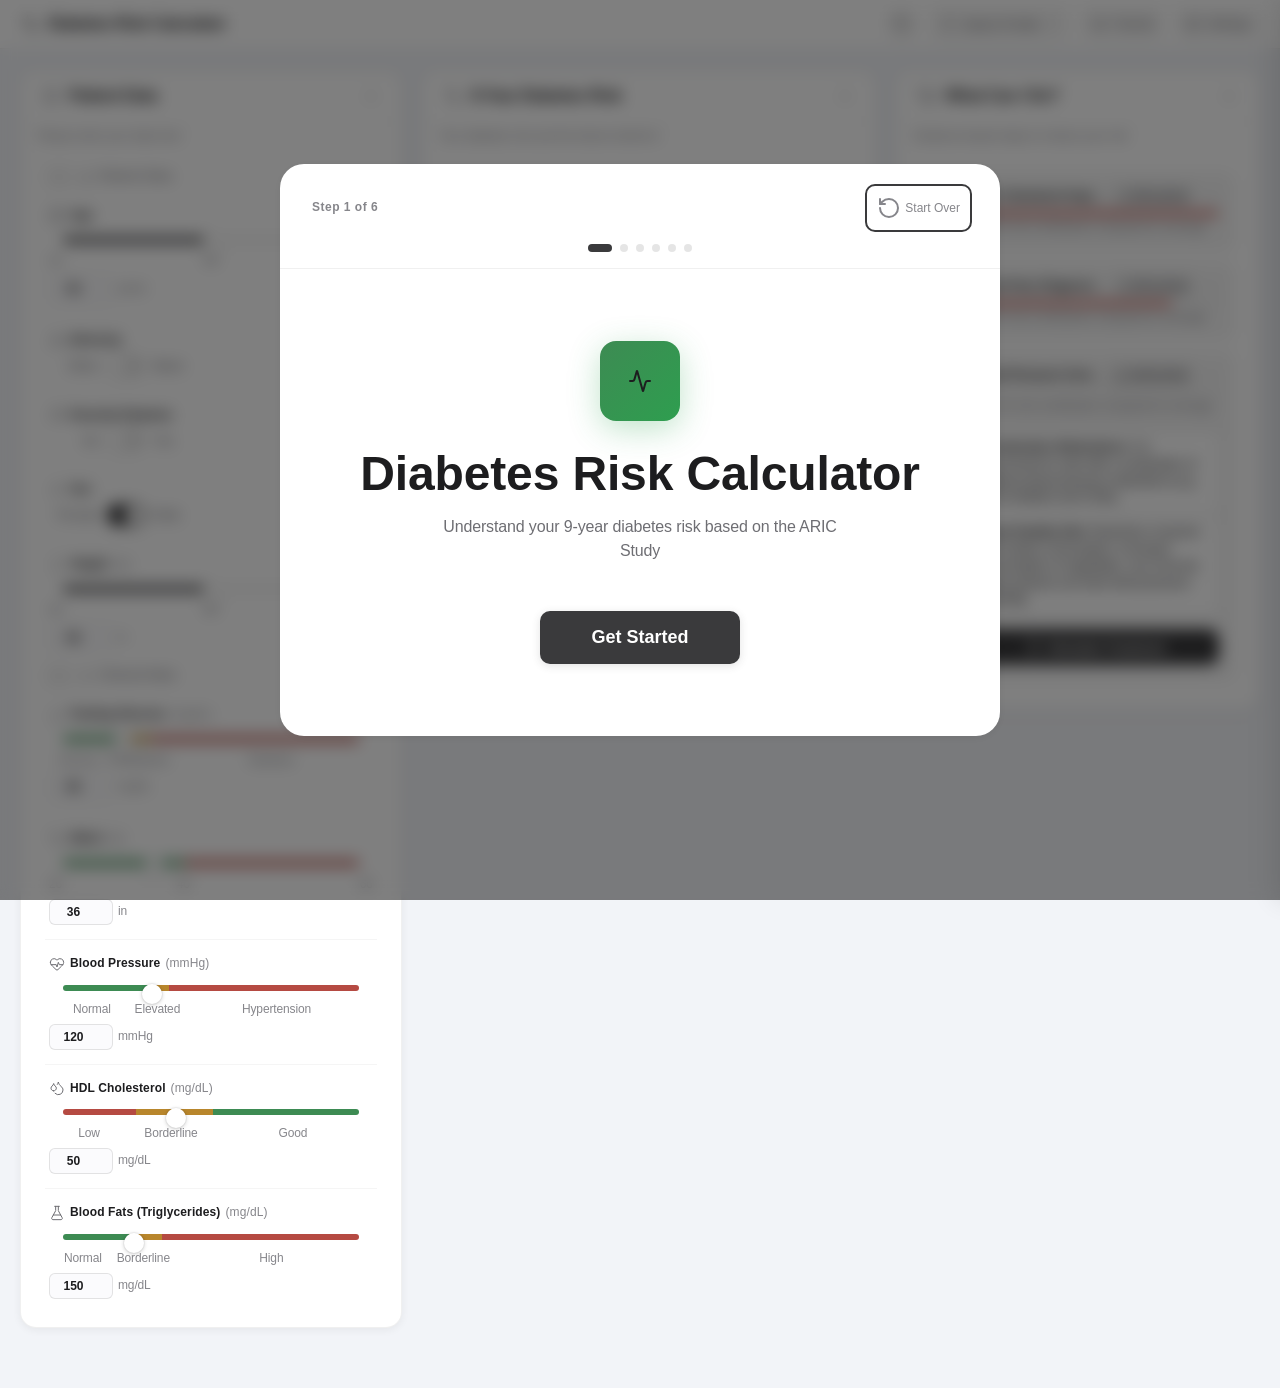
==== commit 3c9097b4: "refactor: remove timeline chart and consolidate UI improvements - Remove deprecated timeline-chart.j" ====
--- a/index.html
+++ b/index.html
@@ -73,11 +73,6 @@
             <button id="resetBtn" type="button" class="btn-reset" aria-label="Reset all values">
                 <i data-lucide="rotate-ccw" class="lucide-icon"></i>
             </button>
-            <!-- Timeline Toggle Button -->
-            <button id="timelineToggleBtn" type="button" class="btn-timeline-toggle" aria-label="Toggle Risk Timeline">
-                <i data-lucide="line-chart" class="lucide-icon"></i>
-                <span class="btn-timeline-label" data-i18n="nav.riskTimeline">Risk Timeline</span>
-            </button>
             <!-- Patient Management Button -->
             <button id="patientMenuBtn" type="button" class="btn-patient-menu" aria-label="Manage profiles">
                 <i data-lucide="user" class="lucide-icon"></i>
@@ -225,67 +220,11 @@
     </div>
 </aside>
 
-<!-- ===================== HERO: RISK SCORE ===================== -->
-<section class="hero-section" id="risk-score-card">
-    <div class="hero-inner">
-        <p class="hero-label" data-i18n="hero.title">9-Year Diabetes Risk</p>
-        <div class="hero-value" aria-live="polite">
-            <span id="risk-percentage" class="risk-number">0.0</span><span class="risk-unit">%</span>
-        </div>
-        <div class="hero-risk-bar">
-            <div class="risk-bar-track">
-                <div class="risk-bar-marker" id="risk-bar-marker"></div>
-            </div>
-        </div>
-        <button id="expandHeroBtn" type="button" class="btn-expand-hero" aria-expanded="false">
-            <i data-lucide="info" class="lucide-icon"></i>
-            <span id="expandHeroLabel" data-i18n="hero.expandLabel">What does that mean?</span>
-            <i data-lucide="chevron-down" class="lucide-icon expand-hero-chevron"></i>
-        </button>
-        <div id="hero-expandable" class="hero-expandable">
-            <div id="icon-array" class="icon-array-container"></div>
-            <p class="icon-array-label" id="icon-array-label"></p>
-            <p class="hero-subtitle" data-i18n="hero.subtitle">Based on the ARIC Study logistic regression model (Schmidt et al. 2005)</p>
-        </div>
-    </div>
-</section>
-
-<!-- ===================== EXPANDABLE TIMELINE ===================== -->
-<div class="timeline-expandable-area" id="timeline-expandable">
-    <div class="timeline-expandable-inner">
-        <div class="timeline-expandable-header">
-            <div class="timeline-expandable-title">
-                <i data-lucide="line-chart" class="lucide-icon"></i>
-                <h3 data-i18n="timeline.title">Risk Timeline</h3>
-                <span class="timeline-hint" data-i18n="timeline.hint">Simulate treatments to track risk changes over time</span>
-            </div>
-            <div class="timeline-expandable-actions">
-                <button id="compareScenarioBtn" type="button" class="btn-compare-scenario-section" aria-label="Set baseline for comparison" data-i18n="buttons.setBaseline">
-                    <i data-lucide="flag" class="lucide-icon"></i> Set Baseline
-                </button>
-                <button id="snapshotBtn" type="button" class="btn-snapshot" data-i18n="timeline.snapshot">
-                    <i data-lucide="plus-circle" class="lucide-icon"></i> Snapshot
-                </button>
-            </div>
-        </div>
-        <div id="scenario-comparison" class="scenario-comparison-panel-new" style="display:none;"></div>
-        <div class="timeline-body">
-            <div class="timeline-chart" id="timeline-chart">
-                <p class="timeline-empty">Set a baseline and add snapshots to track your risk over scenarios.</p>
-            </div>
-            <div class="timeline-legend" id="timeline-legend" style="display:none;"></div>
-        </div>
-    </div>
-</div>
-
 <!-- ===================== THREE-COLUMN MAIN GRID ===================== -->
 <main class="main-grid">
 
     <!-- ========== LEFT COLUMN: Risk Factor Inputs ========== -->
     <section class="col-panel col-left" id="panel-input" aria-label="Risk Factor Inputs">
-        <div class="col-step-label">
-            <span>Your Data</span>
-        </div>
         <div class="panel-header-bar">
             <i data-lucide="sliders-horizontal" class="lucide-icon"></i>
             <h2 data-i18n="sections.demographic">Patient Data</h2>
@@ -320,7 +259,7 @@
                         </label>
                     </div>
                     <div class="slider-wrapper">
-                        <input type="range" id="age-slider" min="20" max="80" value="50" step="1" class="slider">
+                        <input type="range" id="age-slider" min="20" max="80" value="50" step="1" class="slider" aria-label="Age slider">
                         <div class="slider-track-bg" id="age-track"><div class="slider-fill" id="age-fill"></div></div>
                     </div>
                     <div class="slider-labels slider-labels-numeric"><span>20</span><span>50</span><span>80</span></div>
@@ -338,7 +277,7 @@
                     </div>
                     <div class="toggle-group">
                         <span class="toggle-option" data-i18n="units.other">Other</span>
-                        <label class="toggle-switch"><input type="checkbox" id="race-toggle"><span class="toggle-slider"></span></label>
+                        <label class="toggle-switch"><input type="checkbox" id="race-toggle" aria-label="Toggle ethnicity"><span class="toggle-slider"></span></label>
                         <span class="toggle-option" data-i18n="units.black">Black</span>
                     </div>
                 </div>
@@ -350,7 +289,7 @@
                     </div>
                     <div class="toggle-group">
                         <span class="toggle-option" data-i18n="units.no">No</span>
-                        <label class="toggle-switch"><input type="checkbox" id="parentHist-toggle"><span class="toggle-slider"></span></label>
+                        <label class="toggle-switch"><input type="checkbox" id="parentHist-toggle" aria-label="Toggle parental diabetes history"><span class="toggle-slider"></span></label>
                         <span class="toggle-option" data-i18n="units.yes">Yes</span>
                     </div>
                 </div>
@@ -362,7 +301,7 @@
                     </div>
                     <div class="toggle-group">
                         <span class="toggle-option" data-i18n="units.female">Female</span>
-                        <label class="toggle-switch"><input type="checkbox" id="sex-toggle" checked><span class="toggle-slider"></span></label>
+                        <label class="toggle-switch"><input type="checkbox" id="sex-toggle" checked aria-label="Toggle sex"><span class="toggle-slider"></span></label>
                         <span class="toggle-option" data-i18n="units.male">Male</span>
                     </div>
                 </div>
@@ -373,7 +312,7 @@
                         <label for="height-slider"><i data-lucide="move-vertical" class="lucide-icon ig-icon"></i> <span data-i18n="factors.height">Height</span> <span class="unit-label" id="height-unit">(in)</span></label>
                     </div>
                     <div class="slider-wrapper">
-                        <input type="range" id="height-slider" min="48" max="84" value="66" step="1" class="slider">
+                        <input type="range" id="height-slider" min="48" max="84" value="66" step="1" class="slider" aria-label="Height slider">
                         <div class="slider-track-bg"><div class="slider-fill" id="height-fill"></div></div>
                     </div>
                     <div class="slider-labels slider-labels-numeric"><span id="height-min">48</span><span id="height-mid">66</span><span id="height-max">84</span></div>
@@ -407,7 +346,7 @@
                     <label for="fastGlu-slider"><i data-lucide="droplet" class="lucide-icon ig-icon"></i> <span data-i18n="factors.fastGlu">Fasting Glucose</span> <span class="unit-label" id="fastGlu-unit">(mg/dL)</span></label>
                 </div>
                 <div class="slider-wrapper">
-                    <input type="range" id="fastGlu-slider" min="50" max="300" value="95" step="1" class="slider">
+                    <input type="range" id="fastGlu-slider" min="50" max="300" value="95" step="1" class="slider" aria-label="Fasting glucose slider">
                     <div class="slider-track-bg segmented" id="fastGlu-track">
                         <div class="slider-segment safe" style="flex:50"></div>
                         <div class="slider-segment alert" style="flex:25"></div>
@@ -428,13 +367,13 @@
                     <label for="waist-slider"><i data-lucide="ruler" class="lucide-icon ig-icon"></i> <span data-i18n="factors.waist">Waist</span> <span class="unit-label" id="waist-unit">(in)</span></label>
                 </div>
                 <div class="slider-wrapper">
-                    <input type="range" id="waist-slider" min="26" max="60" value="36" step="1" class="slider">
+                    <input type="range" id="waist-slider" min="26" max="60" value="36" step="1" class="slider" aria-label="Waist circumference slider">
                     <div class="slider-track-bg segmented" id="waist-track">
                         <div class="slider-segment safe" style="flex:14"></div>
                         <div class="slider-segment danger" style="flex:20"></div>
                     </div>
                 </div>
-                <div class="slider-labels" id="waist-labels"><span style="flex:14;text-align:left">26</span><span style="flex:0;white-space:nowrap">40</span><span style="flex:20;text-align:right">60</span></div>
+                <div class="slider-labels" id="waist-labels"><span style="flex:14;text-align:left">26</span><span style="flex:0;white-space:nowrap">43</span><span style="flex:20;text-align:right">60</span></div>
                 <div class="factor-value-row">
                     <input type="number" id="waist-value" value="36" min="26" max="60" step="1" class="value-input" aria-label="Waist circumference">
                     <span class="value-unit-label" id="waist-value-unit">in</span>
@@ -448,7 +387,7 @@
                     <label for="sbp-slider"><i data-lucide="heart-pulse" class="lucide-icon ig-icon"></i> <span data-i18n="factors.sbp">Blood Pressure</span> <span class="unit-label">(mmHg)</span></label>
                 </div>
                 <div class="slider-wrapper">
-                    <input type="range" id="sbp-slider" min="80" max="220" value="120" step="1" class="slider">
+                    <input type="range" id="sbp-slider" min="80" max="220" value="120" step="1" class="slider" aria-label="Systolic blood pressure slider">
                     <div class="slider-track-bg segmented" id="sbp-track">
                         <div class="slider-segment safe" style="flex:40"></div>
                         <div class="slider-segment alert" style="flex:10"></div>
@@ -469,7 +408,7 @@
                     <label for="cholHDL-slider"><i data-lucide="droplets" class="lucide-icon ig-icon"></i> <span data-i18n="factors.cholHDL">HDL Cholesterol</span> <span class="unit-label" id="cholHDL-unit">(mg/dL)</span></label>
                 </div>
                 <div class="slider-wrapper">
-                    <input type="range" id="cholHDL-slider" min="20" max="100" value="50" step="1" class="slider">
+                    <input type="range" id="cholHDL-slider" min="20" max="100" value="50" step="1" class="slider" aria-label="HDL cholesterol slider">
                     <div class="slider-track-bg segmented" id="cholHDL-track">
                         <div class="slider-segment danger" style="flex:20"></div>
                         <div class="slider-segment alert" style="flex:21"></div>
@@ -490,7 +429,7 @@
                     <label for="cholTri-slider"><i data-lucide="flask-conical" class="lucide-icon ig-icon"></i> <span data-i18n="factors.cholTri">Blood Fats (Triglycerides)</span> <span class="unit-label" id="cholTri-unit">(mg/dL)</span></label>
                 </div>
                 <div class="slider-wrapper">
-                    <input type="range" id="cholTri-slider" min="50" max="500" value="150" step="1" class="slider">
+                    <input type="range" id="cholTri-slider" min="50" max="500" value="150" step="1" class="slider" aria-label="Triglycerides slider">
                     <div class="slider-track-bg segmented" id="cholTri-track">
                         <div class="slider-segment safe" style="flex:100"></div>
                         <div class="slider-segment alert" style="flex:50"></div>
@@ -509,47 +448,53 @@
         </div>
     </section>
 
-    <!-- ========== CENTER COLUMN: Model Visualization ========== -->
-    <section class="col-panel col-center" id="panel-model" aria-label="Model Visualization">
-        <div class="col-step-label">
-            <span data-i18n="panels.riskAnalysis">Risk Analysis</span>
-        </div>
-        <div class="panel-header-bar">
-            <i data-lucide="bar-chart-3" class="lucide-icon"></i>
-            <h2 data-i18n="panels.riskFactors">Risk Factors</h2>
+    <!-- ========== CENTER COLUMN: Risk Analysis ========== -->
+    <section class="col-panel col-center" id="panel-model" aria-label="Risk Analysis">
+        <div class="panel-header-bar" id="risk-score-card">
+            <i data-lucide="activity" class="lucide-icon"></i>
+            <h2 data-i18n="panels.riskAnalysisTitle">9-Year Diabetes Risk</h2>
             <button class="panel-collapse-btn" data-panel="panel-model" aria-label="Collapse section" aria-expanded="true">
                 <i data-lucide="chevron-up" class="lucide-icon"></i>
             </button>
         </div>
-        <p class="panel-subtitle" data-i18n="panels.riskFactorsSubtitle">Which factors influence risk by how much compared to the average</p>
+        <p class="panel-subtitle" data-i18n="panels.riskAnalysisSubtitle">Your diabetes risk and the factors behind it</p>
         <div class="panel-body">
 
-            <!-- Model Tabs Navigation -->
-            <div class="model-tabs">
-                <button class="model-tab active" data-tab="contributions" data-i18n="panels.contributions">Contributions</button>
-                <button class="model-tab" data-tab="causality" data-i18n="panels.connections">Connections</button>
-            </div>
-
-            <!-- Tab Content: Contributions -->
-            <div class="model-tab-content active" id="tab-contributions">
-                <div class="contribution-chart" id="contribution-chart" role="img" aria-label="Risk factor contribution chart"></div>
-            </div>
-
-            <!-- Tab Content: Causality -->
-            <div class="model-tab-content" id="tab-causality">
-                <h3 data-i18n="panels.connectionsTitle">How Your Risk Factors Connect</h3>
-                <p class="card-desc" data-i18n="panels.connectionsDesc">Type 2 diabetes is characterized by insulin resistance and insulin deficiency, among others caused by beta-cell dysfunction. Risk factors can be the cause or caused by this.</p>
-                <div id="causality-chain" class="causality-chain-container"></div>
-            </div>
+            <!-- Risk Field 1: Your Risk -->
+            <div class="risk-field" id="your-risk-field">
+                <div class="risk-field-summary risk-field-summary--centered">
+                    <span class="risk-field-title risk-field-title--two-line" data-i18n="hero.yourRisk">Your Risk</span>
+                    <span class="risk-field-value risk-field-value--centered" aria-live="polite">
+                        <span class="risk-value-main">
+                            <span id="risk-percentage" class="risk-number">0.0</span><span class="risk-unit">%</span>
+                        </span>
+                    </span>
+                </div>
+                <div class="risk-field-body">
+                    <button id="expandHeroBtn" type="button" class="btn-expand-hero" aria-expanded="false">
+                        <i data-lucide="info" class="lucide-icon"></i>
+                        <span id="expandHeroLabel" data-i18n="hero.expandLabel">What does that mean?</span>
+                        <i data-lucide="chevron-down" class="lucide-icon expand-hero-chevron"></i>
+                    </button>
+                    <div id="hero-expandable" class="hero-expandable">
+                        <div id="icon-array" class="icon-array-container"></div>
+                        <p class="icon-array-label" id="icon-array-label"></p>
+                        <p class="hero-subtitle" data-i18n="hero.subtitle">Based on the ARIC Study logistic regression model (Schmidt et al. 2005)</p>
+                    </div>
+                </div>
+            </div>
+
+            <!-- Contributing Factors Title -->
+            <h3 class="contributing-factors-title" data-i18n="panels.contributingFactors">Contributing Factors</h3>
+
+            <!-- Contribution Chart -->
+            <div class="contribution-chart" id="contribution-chart" role="img" aria-label="Risk factor contribution chart"></div>
 
         </div>
     </section>
 
     <!-- ========== RIGHT COLUMN: Treatment Recommendations ========== -->
     <section class="col-panel col-right" id="panel-treatment" aria-label="Treatment Recommendations">
-        <div class="col-step-label">
-            <span data-i18n="panels.takeAction">Take Action</span>
-        </div>
         <div class="panel-header-bar">
             <i data-lucide="stethoscope" class="lucide-icon"></i>
             <h2 data-i18n="panels.whatCanIDo">What Can I Do?</h2>
@@ -559,6 +504,20 @@
         </div>
         <p class="panel-subtitle" data-i18n="panels.takeActionSubtitle">Evidence-based steps to reduce your risk</p>
         <div class="panel-body">
+            <!-- Simulation Results: shown when at least one treatment is simulated -->
+            <div id="simulation-results" style="display:none">
+                <div class="sim-risk-card">
+                    <span class="sim-risk-label">Your Risk with<br>Chosen Treatment</span>
+                    <div class="risk-field-value risk-field-value--centered" aria-live="polite">
+                        <div class="risk-value-main">
+                            <span id="chosen-risk-percentage" class="risk-number">0.0</span><span id="chosen-risk-unit" class="risk-unit">%</span>
+                        </div>
+                    </div>
+                    <!-- keep orig-risk-display for JS but hidden — still updated by renderChosenRisk -->
+                    <span id="orig-risk-display" style="display:none">0.0</span>
+                </div>
+                <div id="treatment-reduction-badge" class="treatment-reduction-badge" style="display:none"></div>
+            </div>
             <div class="treatment-overview" id="treatment-overview" role="region" aria-live="polite" aria-label="Treatment overview with expandable recommendations sorted by risk contribution">
                 <!-- Populated by ui-controller.js -->
             </div>
@@ -578,7 +537,6 @@
 <script src="js/ui-helpers.js"></script>
 <script src="js/utils.js"></script>
 <script src="js/ui-controller.js"></script>
-<script src="js/timeline-chart.js"></script>
 <script src="js/app.js"></script>
 <script src="js/crypto-service.js"></script>
 <script src="js/patient-manager.js"></script>
@@ -822,12 +780,12 @@
                 <!-- Checkboxes -->
                 <div class="checkbox-group">
                     <label class="checkbox-option">
-                        <input type="checkbox" id="encRememberSession">
+                        <input type="checkbox" id="encRememberSession" aria-label="Remember password for this session">
                         <span class="checkbox-custom"></span>
                         <span>Remember password for this session</span>
                     </label>
                     <label class="checkbox-option">
-                        <input type="checkbox" id="encSetDefault">
+                        <input type="checkbox" id="encSetDefault" aria-label="Set as default for all exports">
                         <span class="checkbox-custom"></span>
                         <span>Set as default for all exports</span>
                     </label>
--- a/style.css
+++ b/style.css
@@ -30,32 +30,42 @@
     /* Additional semantic colors */
     --orange:            #d4653a;
 
-    /* Semantic Status - Desaturated for refined medical aesthetic */
-    --safe:           #30a14e;
-    --safe-light:     rgba(48, 161, 78, 0.08);
-    --safe-border:    rgba(48, 161, 78, 0.35);
-    --alert:          #d4942c;
-    --alert-light:    rgba(212, 148, 44, 0.08);
-    --alert-border:   rgba(212, 148, 44, 0.40);
-    --warning:        #d4653a;
-    --warning-light:  rgba(212, 101, 58, 0.08);
-    --warning-border: rgba(212, 101, 58, 0.45);
-    --danger:         #c43d35;
-    --danger-light:   rgba(196, 61, 53, 0.08);
-    --danger-border:  rgba(196, 61, 53, 0.40);
+    /* Semantic Status - Ruhige, desaturierte medizinische Ästhetik */
+    --safe:           #3d8b53;
+    --safe-light:     rgba(61, 139, 83, 0.06);
+    --safe-border:    rgba(61, 139, 83, 0.30);
+    --alert:          #b8862c;
+    --alert-light:    rgba(184, 134, 44, 0.06);
+    --alert-border:   rgba(184, 134, 44, 0.35);
+    --warning:        #b86b3d;
+    --warning-light:  rgba(184, 107, 61, 0.06);
+    --warning-border: rgba(184, 107, 61, 0.35);
+    --danger:         #b54a42;
+    --danger-light:   rgba(181, 74, 66, 0.06);
+    --danger-border:  rgba(181, 74, 66, 0.35);
 
     /* Text */
     --text-primary:   #1d1d1f;
     --text-secondary: #6e6e73;
     --text-tertiary:  #86868b;
 
-    /* Typography Scale - Simplified 5-size system */
-    --text-xs:        12px;    /* Labels, badges, small text */
-    --text-sm:        14px;    /* Secondary text, labels */
-    --text-base:      16px;    /* Body text */
-    --text-lg:        18px;    /* Section headers, emphasized text */
-    --text-xl:        24px;    /* Landing page titles */
-    --text-hero:      48px;    /* Hero percentage display */
+    /* Typography Scale – rem units for accessibility (1rem = 16px at browser default) */
+    --text-2xs:       0.625rem;  /* 10px – minimum, tiny labels             */
+    --text-xs:        0.75rem;   /* 12px – labels, badges                   */
+    --text-ui:        0.8125rem; /* 13px – UI labels, dense interface text  */
+    --text-sm:        0.875rem;  /* 14px – secondary text, labels           */
+    --text-md:        0.9375rem; /* 15px – medium labels                    */
+    --text-base:      1rem;      /* 16px – body text                        */
+    --text-lg:        1.125rem;  /* 18px – section headers                  */
+    --text-xl:        1.5rem;    /* 24px – landing page titles              */
+    --text-2xl:       2rem;      /* 32px – large data displays              */
+    --text-hero:      3rem;      /* 48px – hero percentage display          */
+
+    /* Line Heights */
+    --leading-tight:   1.2;      /* Headings, compact numeric displays      */
+    --leading-snug:    1.4;      /* Labels, UI elements                     */
+    --leading-normal:  1.5;      /* General interface text                  */
+    --leading-relaxed: 1.65;     /* Body copy, descriptions                 */
 
     /* Backgrounds */
     --bg-page:        #f2f4f8;
@@ -63,15 +73,13 @@
     --bg-elevated:    #fbfbfd;
     --bg-frosted:     rgba(255, 255, 255, 0.72);
 
-    /* Borders & Shadows - Softer for refined aesthetic */
-    --border:         rgba(0, 0, 0, 0.05);
-    --border-strong:  rgba(0, 0, 0, 0.08);
-    --shadow-sm:      0 1px 2px rgba(0, 0, 0, 0.03);
-    --shadow:         0 1px 4px rgba(0, 0, 0, 0.04);
-    --shadow-md:      0 2px 8px rgba(0, 0, 0, 0.05);
-    --shadow-lg:      0 4px 16px rgba(0, 0, 0, 0.06);
-    --shadow-card:    0 1px 6px rgba(0, 0, 0, 0.04), 0 0 1px rgba(0, 0, 0, 0.06);
-    --shadow-glow:    0 0 0 3px rgba(58, 58, 60, 0.15);
+    /* Borders & Shadows - Vereinfacht für konsistentes, ruhiges Design */
+    --border:         rgba(0, 0, 0, 0.06);
+    --border-strong:  rgba(0, 0, 0, 0.10);
+    --shadow-sm:      0 1px 2px rgba(0, 0, 0, 0.04);
+    --shadow:         0 2px 6px rgba(0, 0, 0, 0.05);
+    --shadow-card:    0 2px 8px rgba(0, 0, 0, 0.06);
+    --shadow-glow:    0 0 0 3px rgba(58, 58, 60, 0.12);
 
     /* Radii - Standardized */
     --radius-sm:      6px;     /* Small elements, buttons */
@@ -136,7 +144,7 @@
     background: var(--bg-page);
     color: var(--text-primary);
     line-height: 1.65;
-    font-size: 14px;
+    font-size: var(--text-sm);
     letter-spacing: -0.01em;
     min-height: 100vh;
 }
@@ -169,7 +177,7 @@
     display: flex;
     align-items: center;
     gap: 8px;
-    font-size: 16px;
+    font-size: var(--text-base);
     font-weight: 600;
     letter-spacing: -0.025em;
     color: var(--text-primary);
@@ -198,7 +206,7 @@
 }
 
 .toggle-label-nav {
-    font-size: 12px;
+    font-size: var(--text-xs);
     font-weight: 500;
     color: var(--text-tertiary);
     transition: color 0.2s;
@@ -238,7 +246,7 @@
     width: 14px;
     left: 2px;
     bottom: 2px;
-    background: white;
+    background: var(--bg-card);
     transition: transform 0.3s var(--ease-smooth);
     border-radius: 50%;
     box-shadow: 0 1px 3px rgba(0, 0, 0, 0.15);
@@ -278,38 +286,8 @@
 
 
 /* ============================================
-   4. HERO SECTION – COMPACT RISK DISPLAY
+   4. RISK DISPLAY – NUMBER & UNIT
    ============================================ */
-
-.hero-section {
-    background: var(--bg-card);
-    padding: 28px var(--content-padding) 20px;
-    text-align: center;
-    border-bottom: none;
-    box-shadow: 0 1px 0 rgba(0, 0, 0, 0.06);
-    transition: background 0.5s ease, box-shadow 0.5s ease;
-}
-
-.hero-inner {
-    max-width: 1600px;
-    margin: 0 auto;
-}
-
-.hero-label {
-    font-size: 12px;
-    font-weight: 600;
-    color: var(--text-secondary);
-    text-transform: uppercase;
-    letter-spacing: 0.08em;
-    margin-bottom: 4px;
-}
-
-.hero-value {
-    display: flex;
-    align-items: baseline;
-    justify-content: center;
-    margin-bottom: 12px;
-}
 
 .risk-number {
     font-size: var(--text-hero);
@@ -336,9 +314,14 @@
 
 .risk-bar-track {
     position: relative;
-    height: 5px;
-    border-radius: 3px;
-    background: linear-gradient(90deg, var(--safe) 0%, var(--alert) 33%, var(--warning) 66%, var(--danger) 100%);
+    height: 7px;
+    border-radius: 4px;
+    background: linear-gradient(90deg,
+        var(--safe)    0%,
+        var(--alert)  33%,
+        var(--warning) 66%,
+        var(--danger) 100%);
+    opacity: 0.7;
     overflow: visible;
 }
 
@@ -347,12 +330,12 @@
     top: 50%;
     left: 0%;
     transform: translate(-50%, -50%);
-    width: 14px;
-    height: 14px;
+    width: 12px;
+    height: 12px;
     border-radius: 50%;
-    background: white;
-    border: 3px solid var(--safe);
-    box-shadow: 0 2px 8px rgba(0, 0, 0, 0.15);
+    background: var(--bg-card);
+    border: 2px solid var(--safe);
+    box-shadow: 0 1px 4px rgba(0, 0, 0, 0.14);
     transition: left 0.5s var(--ease-out), border-color 0.4s ease;
     z-index: 2;
 }
@@ -360,10 +343,12 @@
 .risk-bar-labels {
     display: flex;
     justify-content: space-between;
-    margin-top: 4px;
-    font-size: var(--text-xs);
+    margin-top: 5px;
+    font-size: var(--text-2xs);
     font-weight: 500;
+    letter-spacing: 0.01em;
     color: var(--text-tertiary);
+    opacity: 0.75;
 }
 
 .hero-subtitle {
@@ -406,41 +391,47 @@
 }
 
 .icon-array-label {
-    font-size: 12px;
+    font-size: var(--text-xs);
     color: var(--text-secondary);
     margin: 8px 0 12px;
     text-align: center;
     font-weight: 500;
 }
 
-/* Expand Hero Button */
+/* What does that mean — styled like treatment-reduction-badge but borderless and white bg */
 .btn-expand-hero {
-    display: inline-flex;
-    align-items: center;
-    gap: 6px;
-    padding: 8px 16px;
-    font-size: 12px;
+    position: relative;
+    display: flex;
+    align-items: center;
+    justify-content: center;
+    gap: 5px;
+    width: 100%;
+    padding: 8px 14px;
+    font-size: var(--text-ui);
     font-weight: 600;
-    color: var(--blue);
-    background: var(--blue-light);
-    border: 1px solid transparent;
+    color: var(--text-secondary);
+    background: var(--bg-card);
+    border: none;
     border-radius: var(--radius-sm);
     cursor: pointer;
-    margin: 4px auto 0;
-    transition: background 0.2s, transform 0.2s;
+    box-sizing: border-box;
+    transition: background 0.15s, color 0.15s;
 }
 
 .btn-expand-hero:hover {
-    background: var(--blue-glow);
-    transform: translateY(-1px);
+    background: var(--bg-elevated);
+    color: var(--text-primary);
 }
 
 .btn-expand-hero .lucide-icon {
-    width: 15px;
-    height: 15px;
+    width: 14px;
+    height: 14px;
+    flex-shrink: 0;
 }
 
 .expand-hero-chevron {
+    position: absolute;
+    right: 10px;
     transition: transform 0.35s ease;
 }
 
@@ -454,53 +445,14 @@
     max-height: 0;
     opacity: 0;
     transition: max-height 0.45s ease, opacity 0.35s ease;
+    width: 100%;
+    text-align: center;
 }
 
 .hero-expandable.open {
     max-height: 600px;
     opacity: 1;
-}
-
-/* Compare Scenario Button */
-.btn-compare-scenario {
-    display: inline-flex;
-    align-items: center;
-    justify-content: center;
-    gap: 6px;
-    padding: 8px 16px;
-    font-size: 12px;
-    font-weight: 600;
-    color: var(--blue);
-    background: var(--blue-light);
-    border: 1px solid transparent;
-    border-radius: var(--radius-sm);
-    cursor: pointer;
-    transition: background 0.2s, transform 0.2s;
-    margin: 0 auto;
-}
-
-.btn-compare-scenario:hover {
-    background: var(--blue-glow);
-    transform: translateY(-1px);
-}
-
-.btn-compare-scenario .lucide-icon {
-    width: 16px;
-    height: 16px;
-}
-
-
-.hero-section[data-risk-level="safe"] {
-    background: linear-gradient(180deg, rgba(48, 161, 78, 0.03) 0%, #ffffff 100%);
-}
-.hero-section[data-risk-level="alert"] {
-    background: linear-gradient(180deg, rgba(212, 148, 44, 0.04) 0%, #ffffff 100%);
-}
-.hero-section[data-risk-level="warning"] {
-    background: linear-gradient(180deg, rgba(212, 101, 58, 0.05) 0%, #ffffff 100%);
-}
-.hero-section[data-risk-level="danger"] {
-    background: linear-gradient(180deg, rgba(196, 61, 53, 0.06) 0%, #ffffff 100%);
+    padding: 14px 20px 18px;
 }
 
 
@@ -513,7 +465,7 @@
     align-items: center;
     justify-content: space-between;
     padding: 8px 18px;
-    font-size: 12px;
+    font-size: var(--text-xs);
     font-weight: 600;
     text-transform: none;
     letter-spacing: 0.01em;
@@ -531,21 +483,9 @@
 }
 
 .step-arrow {
-    font-size: 16px;
+    font-size: var(--text-base);
     color: var(--text-tertiary);
-    animation: pulse-arrow 3s ease-in-out infinite;
-    will-change: transform;
-}
-
-@media (prefers-reduced-motion: reduce) {
-    .step-arrow {
-        animation: none;
-    }
-}
-
-@keyframes pulse-arrow {
-    0%, 100% { opacity: 0.5; transform: translateX(0); }
-    50%      { opacity: 0.85; transform: translateX(2px); }
+    opacity: 0.6;
 }
 
 
@@ -570,10 +510,10 @@
 
 .col-panel {
     background: var(--bg-card);
-    border-radius: var(--radius-xl);
-    box-shadow: 0 2px 16px rgba(0, 0, 0, 0.07), 0 1px 4px rgba(0, 0, 0, 0.05);
+    border-radius: var(--radius-lg);
+    box-shadow: var(--shadow-card);
     overflow: hidden;
-    border: 1px solid rgba(0, 0, 0, 0.07);
+    border: 1px solid var(--border);
 }
 
 /* --- Dynamic Risk-Level Borders on INPUT panel --- */
@@ -590,13 +530,13 @@
 #panel-treatment[data-risk-level="alert"],
 #panel-treatment[data-risk-level="warning"],
 #panel-treatment[data-risk-level="danger"] {
-    border-color: rgba(0, 0, 0, 0.07);
-    box-shadow: 0 2px 16px rgba(0, 0, 0, 0.07), 0 1px 4px rgba(0, 0, 0, 0.05);
+    border-color: var(--border);
+    box-shadow: var(--shadow-card);
 }
 
 /* Center (model) panel with neutral border */
 #panel-model {
-    border-color: rgba(0, 0, 0, 0.08);
+    border-color: var(--border);
 }
 
 
@@ -608,7 +548,7 @@
     display: flex;
     align-items: center;
     gap: 8px;
-    padding: 18px 20px;
+    padding: 12px 20px;
     border-bottom: 1px solid rgba(0, 0, 0, 0.05);
     background: transparent;
 }
@@ -620,7 +560,7 @@
 }
 
 .panel-header-bar h2 {
-    font-size: 16px;
+    font-size: var(--text-base);
     font-weight: 700;
     letter-spacing: -0.02em;
     color: var(--text-primary);
@@ -681,7 +621,7 @@
 
 /* Neutral top border on panels */
 #panel-input .panel-header-bar {
-    border-top: 1px solid rgba(0, 0, 0, 0.08);
+    border-top: 1px solid var(--border);
 }
 #panel-input[data-risk-level="safe"] .panel-header-bar,
 #panel-input[data-risk-level="alert"] .panel-header-bar,
@@ -691,7 +631,7 @@
 }
 
 #panel-treatment .panel-header-bar {
-    border-top: 1px solid rgba(0, 0, 0, 0.08);
+    border-top: 1px solid var(--border);
 }
 
 /* #panel-treatment .panel-header-bar h2 - Removed to match Risk Factors size */
@@ -703,13 +643,13 @@
 }
 
 #panel-model .panel-header-bar {
-    border-top: 1px solid rgba(0, 0, 0, 0.08);
+    border-top: 1px solid var(--border);
 }
 
 .panel-subtitle {
-    font-size: 12px;
+    font-size: var(--text-xs);
     color: var(--text-tertiary);
-    margin: 8px 0 8px 0;
+    margin: 5px 0 5px 0;
     padding: 0 16px;
     font-weight: 400;
 }
@@ -720,12 +660,12 @@
    ============================================ */
 
 .panel-body {
-    padding: 20px 24px;
+    padding: 14px 24px;
 }
 
 /* Extra breathing room in Values panel to prevent slider thumb clipping */
 #panel-input .panel-body {
-    padding: 24px;
+    padding: 14px 24px;
 }
 
 
@@ -739,7 +679,6 @@
     gap: 6px;
     font-size: var(--text-xs);
     font-weight: 700;
-    text-transform: uppercase;
     letter-spacing: 0.03em;
     color: var(--text-tertiary);
     padding: 8px 0 6px;
@@ -749,7 +688,7 @@
 }
 
 .input-section-label .lucide-icon {
-    font-size: 14px;
+    font-size: var(--text-sm);
 }
 
 .input-section-label.modifiable {
@@ -764,7 +703,7 @@
    ============================================ */
 
 .input-group {
-    padding: 14px 4px;
+    padding: 10px 4px;
     border-bottom: 1px solid rgba(0, 0, 0, 0.04);
 }
 
@@ -793,7 +732,7 @@
     display: flex;
     align-items: center;
     gap: 5px;
-    font-size: 12px;
+    font-size: var(--text-xs);
     font-weight: 600;
     letter-spacing: 0.01em;
     color: var(--text-primary);
@@ -801,7 +740,7 @@
 }
 
 .ig-icon {
-    font-size: 16px;
+    font-size: var(--text-base);
     color: var(--text-secondary);
 }
 
@@ -811,7 +750,7 @@
 .unit-label {
     font-weight: 400;
     color: var(--text-tertiary);
-    font-size: 12px;
+    font-size: var(--text-xs);
 }
 
 /* ============================================
@@ -881,7 +820,7 @@
     right: 14px;
     height: 6px;
     border-radius: 3px;
-    background: #e5e5ea;
+    background: var(--border);
     overflow: hidden;
     pointer-events: none;
 }
@@ -950,7 +889,7 @@
     padding: 5px 8px;
     border: 1px solid var(--border-strong);
     border-radius: var(--radius-sm);
-    font-size: 12px;
+    font-size: var(--text-xs);
     font-weight: 600;
     text-align: center;
     background: var(--bg-elevated);
@@ -965,7 +904,7 @@
 }
 
 .value-unit-label {
-    font-size: 12px;
+    font-size: var(--text-xs);
     color: var(--text-tertiary);
     font-weight: 500;
 }
@@ -982,10 +921,20 @@
 }
 
 .toggle-option {
-    font-size: 13px;
+    font-size: var(--text-ui);
     font-weight: 500;
     color: var(--text-secondary);
-    min-width: 26px;
+    min-width: 50px;
+}
+
+.toggle-option:first-child {
+    text-align: right;
+    min-width: 50px;
+}
+
+.toggle-option:last-child {
+    text-align: left;
+    min-width: 50px;
 }
 
 .toggle-switch {
@@ -1005,7 +954,7 @@
     position: absolute;
     cursor: pointer;
     inset: 0;
-    background: #e5e5ea;
+    background: var(--border-strong);
     transition: background 0.3s;
     border-radius: 22px;
 }
@@ -1017,7 +966,7 @@
     width: 18px;
     left: 2px;
     bottom: 2px;
-    background: white;
+    background: var(--bg-card);
     transition: transform 0.3s var(--ease-smooth);
     border-radius: 50%;
     box-shadow: 0 1px 3px rgba(0, 0, 0, 0.15);
@@ -1076,7 +1025,7 @@
    ============================================ */
 
 .info-icon {
-    font-size: 12px;
+    font-size: var(--text-xs);
     cursor: help;
     margin-left: 3px;
     opacity: 0.7;
@@ -1099,7 +1048,7 @@
     left: 50%;
     transform: translateX(-50%);
     background: var(--text-primary);
-    color: white;
+    color: var(--bg-card);
     padding: 8px 12px;
     border-radius: var(--radius-sm);
     font-size: var(--text-xs);
@@ -1108,7 +1057,7 @@
     max-width: 200px;
     width: 200px;
     text-align: left;
-    box-shadow: var(--shadow-md);
+    box-shadow: var(--shadow);
     z-index: 1000;
     line-height: 1.4;
     pointer-events: none;
@@ -1145,7 +1094,7 @@
 }
 
 .center-card h3 {
-    font-size: 14px;
+    font-size: var(--text-sm);
     font-weight: 600;
     color: var(--text-primary);
     margin-bottom: 4px;
@@ -1158,186 +1107,11 @@
     margin-bottom: 12px;
 }
 
-/* Causality Chain Flowchart */
-.causality-chain-container {
-    display: flex;
-    flex-direction: column;
-    gap: 12px;
-}
-
-.causality-chain {
-    display: flex;
-    align-items: center;
-    gap: 6px;
-    padding: 10px;
-    border-radius: var(--radius-sm);
-    background: rgba(0, 0, 0, 0.02);
-    font-size: var(--text-xs);
-    font-weight: 500;
-    color: var(--text-secondary);
-    transition: background 0.3s ease, box-shadow 0.3s ease;
-    flex-wrap: wrap;
-    overflow: hidden;
-}
-
-.causality-chain.highlighted {
-    background: rgba(255, 59, 48, 0.06);
-    box-shadow: 0 0 0 1px rgba(255, 59, 48, 0.15);
-}
-
-.chain-node {
-    padding: 5px 8px;
-    background: white;
-    border-radius: 4px;
-    border: 1px solid var(--border);
-    white-space: nowrap;
-    flex-shrink: 1;
-    min-width: 0;
-    font-size: var(--text-xs);
-    overflow: hidden;
-    text-overflow: ellipsis;
-}
-
-/* Last node (Diabetes Risk) gets special styling to always fit */
-.chain-node:last-of-type {
-    flex-shrink: 0;
-    font-weight: 600;
-    color: #666;           /* Neutraler statt Danger-Rot */
-    border-color: rgba(0,0,0,0.15);
-    background: rgba(0,0,0,0.02);
-}
-
-.chain-node.risk-node {
-    font-weight: 700;
-    color: var(--text-primary);
-    border-color: rgba(0, 0, 0, 0.25);
-    background: rgba(0, 0, 0, 0.04);
-}
-
-.causality-chain.highlighted .chain-node {
-    background: white;
-    border-color: rgba(255, 59, 48, 0.3);
-}
-
-.causality-chain.highlighted .chain-node.risk-node {
-    font-weight: 700;
-    background: rgba(255, 59, 48, 0.08);
-    border-color: rgba(255, 59, 48, 0.4);
-}
-
-.chain-arrow {
-    flex-shrink: 0;
-    color: var(--text-tertiary);
-    font-size: var(--text-xs);
-    font-weight: 600;
-    line-height: 1;
-}
-
-.causality-chain.highlighted .chain-arrow {
-    color: var(--danger);
-    font-weight: 700;
-}
-
 /* Contribution chart */
 .contribution-chart {
     display: flex;
     flex-direction: column;
     gap: 2px;
-}
-
-/* Summary card above contribution chart */
-.contrib-summary-card {
-    display: flex;
-    align-items: center;
-    gap: 16px;
-    padding: 14px 16px 14px 20px;
-    margin-bottom: 14px;
-    background: var(--bg-elevated);
-    border-radius: var(--radius);
-    border: 1px solid var(--border);
-    position: relative;
-    overflow: hidden;
-}
-
-.contrib-summary-card::before {
-    content: '';
-    position: absolute;
-    left: 0;
-    top: 0;
-    bottom: 0;
-    width: 4px;
-    background: var(--border-strong);
-}
-
-.contrib-summary-card[data-risk-level="safe"]::before    { background: var(--safe); }
-.contrib-summary-card[data-risk-level="alert"]::before   { background: var(--alert); }
-.contrib-summary-card[data-risk-level="warning"]::before { background: var(--warning); }
-.contrib-summary-card[data-risk-level="danger"]::before  { background: var(--danger); }
-
-.contrib-summary-main {
-    display: flex;
-    flex-direction: column;
-    align-items: center;
-    min-width: 60px;
-}
-
-.contrib-summary-your-risk {
-    font-size: 20px;
-    font-weight: 700;
-    letter-spacing: -0.02em;
-    line-height: 1;
-    color: var(--text-primary);
-}
-
-.contrib-summary-label {
-    font-size: var(--text-xs);
-    font-weight: 500;
-    color: var(--text-tertiary);
-    text-transform: uppercase;
-    letter-spacing: 0.05em;
-    margin-top: 2px;
-}
-
-.contrib-summary-divider {
-    width: 1px;
-    height: 28px;
-    background: linear-gradient(180deg, transparent, rgba(0, 0, 0, 0.1), transparent);
-}
-
-.contrib-summary-comparison {
-    flex: 1;
-    display: flex;
-    align-items: center;
-}
-
-.contrib-summary-sentence {
-    font-size: 12px;
-    color: var(--text-secondary);
-    line-height: 1.6;
-}
-
-.contrib-summary-sentence strong {
-    color: var(--text-primary);
-    font-weight: 600;
-}
-
-.contrib-summary-delta {
-    font-weight: 700;
-    font-size: 13px;
-    padding: 2px 8px;
-    border-radius: 6px;
-    display: inline-block;
-    margin-bottom: 3px;
-}
-
-.contrib-summary-delta.is-higher {
-    color: var(--danger);
-    background: var(--danger-light);
-}
-
-.contrib-summary-delta.is-lower {
-    color: var(--safe);
-    background: var(--safe-light);
 }
 
 /* Filter toggle above headers */
@@ -1353,6 +1127,12 @@
 .contrib-filter-label {
     font-size: var(--text-xs);
     color: var(--text-tertiary);
+}
+
+/* Simple mode: hide left bar half and center divider, bars grow directly from label */
+.contrib-simple-mode .contrib-bar-left,
+.contrib-simple-mode .contrib-bar-center {
+    display: none;
 }
 
 /* Contribution chart header */
@@ -1365,6 +1145,7 @@
     border-top: 1px solid rgba(0, 0, 0, 0.06);
     font-size: var(--text-xs);
     font-weight: 500;
+    overflow: visible;
 }
 
 /* Desktop: show full labels, hide short labels */
@@ -1387,12 +1168,14 @@
     grid-template-columns: 1fr auto 1fr;
     align-items: center;
     gap: 4px;
+    overflow: visible;
 }
 
 .contrib-header-left-side {
     text-align: left;
-    color: var(--safe);
-    white-space: nowrap;
+    color: var(--text-secondary);
+    white-space: normal;
+    line-height: 1.2;
     transform: translateX(-35px);
 }
 
@@ -1438,14 +1221,14 @@
         font-size: var(--text-xs);
         flex-shrink: 0;
         max-width: 30%;
-        overflow: hidden;
-        text-overflow: ellipsis;
+        overflow: visible;
+        text-overflow: clip;
         white-space: nowrap;
     }
 
     .contrib-header-left-side {
         text-align: left;
-        color: var(--safe);
+        color: var(--text-secondary);
     }
 
     .contrib-header-center-label {
@@ -1461,23 +1244,15 @@
 
     .contrib-header-right-side {
         text-align: right;
-        color: var(--danger);
-    }
-}
-
-.contrib-header-center-label {
-    padding: 0 4px;
-    text-align: center;
-    color: var(--text-tertiary);
-    font-size: var(--text-xs);
-    font-weight: 500;
-    white-space: nowrap;
+        color: var(--text-secondary);
+    }
 }
 
 .contrib-header-right-side {
     text-align: right;
-    color: var(--danger);
-    white-space: nowrap;
+    color: var(--text-secondary);
+    white-space: normal;
+    line-height: 1.2;
     transform: translateX(35px);
 }
 
@@ -1617,7 +1392,7 @@
 }
 
 .contrib-value-hint {
-    font-size: 9px;
+    font-size: var(--text-2xs);
     color: var(--text-tertiary);
     white-space: nowrap;
 }
@@ -1635,7 +1410,7 @@
 
 .contrib-detail-pct {
     display: block;
-    font-size: 14px;
+    font-size: var(--text-sm);
     font-weight: 700;
     letter-spacing: -0.02em;
     margin-bottom: 5px;
@@ -1651,7 +1426,7 @@
 }
 
 .contrib-detail-text {
-    font-size: 12px;
+    font-size: var(--text-xs);
     color: var(--text-secondary);
     line-height: 1.65;
     margin: 0;
@@ -1685,12 +1460,12 @@
 
 .treatment-ok .lucide-icon {
     color: var(--safe);
-    font-size: 24px;
+    font-size: var(--text-xl);
     flex-shrink: 0;
 }
 
 .treatment-ok p {
-    font-size: 13px;
+    font-size: var(--text-ui);
     color: var(--text-secondary);
     margin: 0;
     line-height: 1.4;
@@ -1706,8 +1481,8 @@
 
 [data-field]:hover,
 [data-field].factor-highlight {
-    background: rgba(0, 102, 204, 0.15);
-    box-shadow: 0 0 0 1px rgba(0, 102, 204, 0.45);
+    background: var(--primary-light);
+    box-shadow: 0 0 0 1px var(--primary-glow);
     border-radius: var(--radius);
 }
 
@@ -1715,7 +1490,6 @@
     background: var(--bg-elevated);
     border-radius: var(--radius);
     padding: 14px;
-    border-left: 3px solid var(--blue);
     border: 1px solid var(--border);
     border-left: 3px solid var(--blue);
 }
@@ -1739,7 +1513,7 @@
 }
 
 .factor-header .factor-icon {
-    font-size: 18px;
+    font-size: var(--text-lg);
     color: var(--blue);
     background: var(--blue-light);
     padding: 5px;
@@ -1747,7 +1521,7 @@
 }
 
 .factor-header h5 {
-    font-size: 14px;
+    font-size: var(--text-sm);
     font-weight: 600;
     color: var(--text-primary);
     margin: 0;
@@ -1766,7 +1540,7 @@
     padding: 8px 10px;
     background: var(--bg-card);
     border-radius: var(--radius-sm);
-    font-size: 12px;
+    font-size: var(--text-xs);
     line-height: 1.45;
     border: 1px solid var(--border);
 }
@@ -1777,7 +1551,7 @@
 
 .indicated-heart {
     color: var(--blue);
-    font-size: 15px;
+    font-size: var(--text-md);
     flex-shrink: 0;
     margin-top: 1px;
     animation: pulse-heart 3s ease-in-out infinite;
@@ -1797,194 +1571,274 @@
 
 
 /* ============================================
-   20. TIMELINE (right column)
+   20b. RISK FIELDS (Your Risk + Risk with Treatments)
    ============================================ */
 
-.timeline-section {
-    margin-top: 16px;
-    padding-top: 16px;
-    border-top: 1px solid var(--border);
-}
-
-.timeline-header-row {
-    display: flex;
-    align-items: center;
-    justify-content: space-between;
-    margin-bottom: 10px;
-}
-
-.timeline-header-row h3 {
-    display: flex;
+.risk-field {
+    border: 1px solid var(--border);
+    border-radius: var(--radius);
+    background: var(--bg-card);
+    margin-bottom: 12px;
+    overflow: hidden;
+    transition: box-shadow 0.2s ease;
+}
+
+.risk-field {
+    box-shadow: 0 1px 4px rgba(0, 0, 0, 0.03);
+}
+
+.risk-field-summary {
+    display: flex;
+    align-items: center;
+    gap: 12px;
+    padding: 14px 18px;
+}
+
+/* Centered variant: label + value stacked in the middle */
+.risk-field-summary--centered {
+    flex-direction: column;
     align-items: center;
     gap: 6px;
-    font-size: 14px;
+    padding: 20px 18px 18px;
+}
+
+.risk-field-summary::-webkit-details-marker { display: none; }
+
+.risk-field-title {
+    flex: 1;
+    font-size: var(--text-ui);
     font-weight: 600;
-    color: var(--text-primary);
-}
-
-.timeline-header-row h3 .lucide-icon {
-    font-size: 18px;
+    color: var(--text-secondary);
+    letter-spacing: 0.04em;
+}
+
+/* Two-line centered label variant */
+.risk-field-title--two-line {
+    flex: unset;
+    text-align: center;
+    line-height: 1.4;
+}
+
+/* ─── Risk Value Group: number + context stacked ─── */
+.risk-field-value {
+    display: inline-flex;
+    align-items: flex-end;
+    flex-direction: column;
+    gap: 1px;
+    font-variant-numeric: tabular-nums;
+}
+
+/* Centered variant for hero values */
+.risk-field-value--centered {
+    align-items: center;
+}
+
+.risk-value-main {
+    display: inline-flex;
+    align-items: baseline;
+    gap: 1px;
+    line-height: 1;
+}
+
+.risk-field-value .risk-number {
+    font-size: var(--text-2xl);
+    font-weight: 600;
+    line-height: 1;
+    letter-spacing: -0.02em;
+}
+
+.risk-field-value .risk-unit {
+    font-size: var(--text-md);
+    font-weight: 500;
+    opacity: 0.6;
+}
+
+.risk-value-context {
+    font-size: var(--text-2xs);
+    font-weight: 500;
+    letter-spacing: 0.04em;
     color: var(--text-tertiary);
-}
-
-.timeline-body {
-    display: flex;
-    gap: 12px;
-    align-items: flex-start;
-}
-
-.timeline-chart {
+    opacity: 0.8;
+    line-height: 1;
+}
+
+
+.risk-field-body {
+    padding: 0;
+    border-top: 1px solid var(--border-strong);
+    display: flex;
+    flex-direction: column;
+    align-items: center;
+    gap: 0;
+}
+
+/* chosen-treatments-list inside simulation-results inherits padding from parent */
+
+/* ─── Chosen Treatments List ─── */
+.chosen-treatments-list {
+    display: flex;
+    flex-direction: column;
+    gap: 8px;
+    width: 100%;
+}
+
+.chosen-treatments-empty {
+    margin: 0;
+    padding: 12px 0;
+    font-size: var(--text-ui);
+    color: var(--text-secondary);
+    text-align: center;
+    font-style: italic;
+}
+
+.chosen-treatment-item {
+    display: flex;
+    align-items: center;
+    gap: 10px;
+    padding: 10px 12px;
+    background: var(--primary-light);
+    border-radius: var(--radius-sm);
+    border: 1px solid var(--border);
+}
+
+.chosen-treatment-icon {
+    width: 18px;
+    height: 18px;
+    color: var(--blue);
+    flex-shrink: 0;
+}
+
+.chosen-treatment-title {
     flex: 1;
-    min-width: 0;
-    background: var(--bg-elevated);
+    font-size: var(--text-sm);
+    font-weight: 500;
+    color: var(--text-primary);
+}
+
+.btn-undo-treatment {
+    display: inline-flex;
+    align-items: center;
+    gap: 6px;
+    padding: 10px 16px;
+    font-size: var(--text-ui);
+    font-weight: 700;
+    color: #fff;
+    background: var(--primary);
+    border: none;
+    border-radius: 10px;
+    cursor: pointer;
+    transition: all 0.25s ease;
+    letter-spacing: -0.01em;
+    width: 100%;
+    justify-content: center;
+    box-sizing: border-box;
+}
+
+.btn-undo-treatment:hover:not(:disabled) {
+    transform: translateY(-1px);
+    box-shadow: 0 2px 8px rgba(0, 0, 0, 0.1);
+}
+
+.btn-undo-treatment:active:not(:disabled) {
+    transform: translateY(0);
+}
+
+.btn-undo-treatment:disabled {
+    opacity: 0.5;
+    cursor: not-allowed;
+    box-shadow: none;
+}
+
+.btn-undo-treatment .lucide-icon {
+    width: 16px;
+    height: 16px;
+}
+
+/* ─── Simulation Results section (in Treatment panel) ─── */
+#simulation-results {
+    margin-bottom: 14px;
+    border: 1px solid var(--border);
     border-radius: var(--radius);
-    padding: 12px;
-    min-height: 60px;
-    border: 1px solid var(--border);
-}
-
-.timeline-chart svg {
+    background: var(--bg-card);
+    padding: 16px 16px 14px;
+    box-shadow: 0 1px 4px rgba(0, 0, 0, 0.04);
+}
+
+/* ─── Simulation risk card: centered single value ─── */
+.sim-risk-card {
+    display: flex;
+    flex-direction: column;
+    align-items: center;
+    gap: 6px;
+    padding: 20px 18px 18px;
+    margin-bottom: 12px;
+}
+
+.sim-risk-label {
+    font-size: var(--text-ui);
+    font-weight: 600;
+    color: var(--text-secondary);
+    letter-spacing: 0.04em;
+    text-align: center;
+    line-height: 1.4;
+}
+
+/* Treatment risk reduction badge (total reduction in simulation-results) */
+.treatment-reduction-badge {
+    display: none;
     width: 100%;
-    height: auto;
-    display: block;
-}
-
-.timeline-empty {
-    font-size: 12px;
-    color: var(--text-tertiary);
+    padding: 6px 10px;
+    font-size: var(--text-ui);
+    font-weight: 600;
+    color: var(--text-secondary);
+    background: var(--bg-card);
+    border: 1px solid var(--border-strong);
+    border-radius: var(--radius-sm);
     text-align: center;
-    padding: 8px;
-}
-
-/* ── SVG element styles (tl-* namespace) ── */
-.tl-area {
-    fill: rgba(0, 122, 255, 0.08);
-}
-
-.tl-line {
-    fill: none;
-    stroke: var(--blue, #007aff);
-    stroke-width: 2;
-    stroke-linejoin: round;
-    stroke-linecap: round;
-}
-
-.tl-dot {
-    fill: var(--blue, #007aff);
-    stroke: #fff;
-    stroke-width: 2;
-    transition: r 0.15s ease;
-}
-
-.tl-dot-baseline {
-    fill: var(--blue, #007aff);
-    stroke: #fff;
-    stroke-width: 2.5;
-}
-
-.tl-dot-treatment {
-    stroke: #fff;
-    stroke-width: 2.5;
-    filter: drop-shadow(0 1px 3px rgba(0,0,0,0.15));
-}
-
-.tl-axis-y {
-    font-size: var(--text-xs);
-    fill: var(--text-tertiary, #999);
-    font-weight: 500;
-    font-family: inherit;
-}
-
-.tl-axis-x {
-    font-size: var(--text-xs);
-    fill: var(--text-tertiary, #999);
-    font-weight: 400;
-    font-family: inherit;
-}
-
-.tl-treat-label {
+    box-sizing: border-box;
+}
+
+/* Per-treatment reduction pill inside chosen-treatment-item */
+.chosen-treatment-reduction {
+    margin-left: auto;
+    margin-right: 8px;
+    padding: 2px 7px;
     font-size: var(--text-xs);
     font-weight: 600;
-    letter-spacing: 0.01em;
-    font-family: inherit;
-}
-
-.tl-risk-val {
-    font-size: var(--text-xs);
-    fill: var(--text-secondary, #666);
-    font-weight: 500;
-    font-family: inherit;
-}
-
-.tl-baseline-label {
-    font-size: var(--text-xs);
-    fill: var(--blue, #007aff);
+    color: var(--safe);
+    background: var(--safe-light);
+    border: 1px solid var(--safe-border);
+    border-radius: 999px;
+    white-space: nowrap;
+    flex-shrink: 0;
+}
+
+/* ─── Contributing Factors Title ─── */
+.contributing-factors-title {
+    font-size: var(--text-md);
     font-weight: 600;
-    font-family: inherit;
-    transition: fill 0.25s ease, opacity 0.25s ease;
-}
-
-.timeline-baseline-group.dimmed .tl-baseline-label {
-    fill: var(--text-tertiary, #aaa);
-    opacity: 0.30;
-}
-
-.timeline-baseline-group.dimmed:hover .tl-baseline-label {
-    fill: var(--blue, #007aff);
-    opacity: 0.95;
-}
-
-.btn-snapshot {
-    display: inline-flex;
-    align-items: center;
-    gap: 4px;
-    padding: 5px 12px;
-    font-size: 12px;
-    font-weight: 500;
-    color: var(--blue);
-    background: var(--blue-light);
-    border: none;
-    border-radius: 16px;
-    cursor: pointer;
-    transition: background 0.2s, transform 0.2s;
-    white-space: nowrap;
-}
-
-.btn-snapshot:hover {
-    background: var(--blue-glow);
-    transform: translateY(-1px);
-}
-
-.btn-snapshot .lucide-icon {
-    font-size: 14px;
-}
-
-.timeline-line {
-    fill: none;
-    stroke: var(--blue);
-    stroke-width: 2.5;
-    stroke-linejoin: round;
-    stroke-linecap: round;
-}
-
-.timeline-area {
-    fill: rgba(0, 102, 204, 0.1);
-}
-
-.timeline-dot {
-    fill: var(--blue);
-    stroke: white;
-    stroke-width: 2;
-    transition: r 0.15s ease;
-}
-
-.timeline-dot:hover { r: 7; }
-
-/* .timeline-threshold removed — 10% line no longer displayed */
-
-.timeline-label {
-    font-size: var(--text-xs);
-    fill: var(--text-tertiary);
+    color: var(--text-primary);
+    margin: 20px 0 12px 0;
+    padding: 0 4px;
+}
+
+/* ─── Dark mode adjustments for risk fields ─── */
+.dark .risk-field,
+[data-theme="dark"] .risk-field {
+    background: var(--bg-card);
+    border-color: var(--border-strong);
+}
+
+.dark #simulation-results,
+[data-theme="dark"] #simulation-results {
+    background: var(--bg-card);
+    border-color: var(--border-strong);
+}
+
+.dark .chosen-treatment-item,
+[data-theme="dark"] .chosen-treatment-item {
+    background: var(--primary-light);
+    border-color: var(--primary-glow);
 }
 
 
@@ -2018,90 +1872,15 @@
         grid-column: auto;
     }
 
-    .risk-number { font-size: 40px; }
-    .risk-unit   { font-size: 20px; }
-
-    .hero-section {
-        padding: 16px var(--content-padding) 12px;
-    }
+    .risk-number { font-size: 2.5rem; }
+    .risk-unit   { font-size: 1.25rem; }
 
     .nav-brand span:last-child {
-        font-size: 14px;
+        font-size: var(--text-sm);
     }
 
     .panel-header-bar h2 {
-        font-size: 14px;
-    }
-
-    /* Timeline: stack chart + legend vertically on smaller screens */
-    .timeline-body {
-        flex-direction: column;
-    }
-
-    .timeline-body .timeline-legend {
-        width: 100%;
-        max-height: none;
-        padding: 14px 16px;
-        gap: 8px;
-    }
-
-    .tl-legend-title {
-        font-size: 13px;
-        gap: 8px;
-        margin-bottom: 8px;
-        padding-bottom: 8px;
-    }
-
-    .tl-legend-item {
-        font-size: 13px;
-        padding: 8px 0;
-        gap: 10px;
-    }
-
-    .tl-legend-dot {
-        width: 10px;
-        height: 10px;
-        margin-top: 4px;
-    }
-
-    .tl-legend-label {
-        font-size: 13px;
-    }
-
-    .tl-legend-risk {
-        font-size: 13px;
-    }
-
-    .tl-legend-delta {
-        font-size: 13px;
-    }
-
-    /* Timeline expandable area – mobile layout */
-    .timeline-expandable-inner {
-        padding: 0 12px;
-    }
-
-    .timeline-expandable-header {
-        flex-direction: column;
-        align-items: flex-start;
-    }
-
-    .timeline-hint {
-        display: none;
-    }
-
-    .timeline-expandable-actions {
-        width: 100%;
-    }
-
-    .timeline-expandable-area .btn-compare-scenario-section,
-    .timeline-expandable-area .btn-snapshot {
-        flex: 1;
-        justify-content: center;
-    }
-
-    .timeline-expandable-area .timeline-chart {
-        min-height: 200px;
+        font-size: var(--text-sm);
     }
 }
 
@@ -2110,8 +1889,8 @@
         display: none;
     }
 
-    .risk-number { font-size: 40px; }
-    .risk-unit   { font-size: 20px; }
+    .risk-number { font-size: 2.5rem; }
+    .risk-unit   { font-size: 1.25rem; }
 
 }
 
@@ -2121,14 +1900,6 @@
    ============================================ */
 
 /* Keep normal spacing so the Risk Factors panel is not over-compressed */
-.hero-section {
-    padding: 28px var(--content-padding) 20px;
-}
-
-.hero-value {
-    margin-bottom: 10px;
-}
-
 .risk-number {
     font-size: var(--text-hero);
 }
@@ -2156,7 +1927,7 @@
 }
 
 .panel-header-bar {
-    padding: 18px 20px;
+    padding: 12px 20px;
 }
 
 .col-step-label {
@@ -2272,7 +2043,7 @@
 .model-tab {
     flex: 1;
     padding: 8px 10px;
-    font-size: 12px;
+    font-size: var(--text-xs);
     font-weight: 600;
     color: var(--text-tertiary);
     background: rgba(0,0,0,0.03);
@@ -2359,6 +2130,59 @@
     }
 }
 
+/* ============================================
+   26b. KEYBOARD FOCUS – ACCESSIBILITY
+   ============================================ */
+
+/* Global focus-visible: rings only for keyboard navigation */
+:focus-visible {
+    outline: 2px solid var(--primary);
+    outline-offset: 2px;
+}
+
+/* Override for elements that have custom focus styling */
+.value-input:focus-visible,
+.pd-input:focus-visible {
+    outline: none; /* handled by border-color + box-shadow */
+}
+
+/* Slider: custom focus-visible ring around thumb */
+.slider:focus-visible {
+    outline: none;
+}
+
+.slider:focus-visible::-webkit-slider-thumb {
+    box-shadow: 0 1px 4px rgba(0, 0, 0, 0.2), 0 0 0 3px rgba(58, 58, 60, 0.25);
+}
+
+.slider:focus-visible::-moz-range-thumb {
+    box-shadow: 0 1px 4px rgba(0, 0, 0, 0.2), 0 0 0 3px rgba(58, 58, 60, 0.25);
+}
+
+/* Circular buttons: circular focus ring */
+.btn-reset:focus-visible,
+.btn-dark-mode:focus-visible {
+    outline: 2px solid var(--primary);
+    outline-offset: 2px;
+    border-radius: 50%;
+}
+
+/* Standard buttons */
+.btn-simulate-treatment:focus-visible,
+.section-collapse-btn:focus-visible,
+.panel-collapse-btn:focus-visible,
+.btn-expand-hero:focus-visible,
+.btn-tutorial:focus-visible,
+.btn-settings:focus-visible,
+.btn-patient-menu:focus-visible,
+.btn-undo-treatment:focus-visible,
+.tutorial-nav-btn:focus-visible,
+.landing-get-started:focus-visible,
+.landing-skip-btn:focus-visible {
+    outline: 2px solid var(--primary);
+    outline-offset: 2px;
+}
+
 /* Lucide Icons - Base Styles */
 .lucide-icon {
     width: 1em;
@@ -2388,29 +2212,37 @@
     align-items: center;
     gap: 8px;
     padding: 14px 16px;
-    border-radius: 12px;
+    border-radius: var(--radius);
     margin-bottom: 8px;
     transition: background 0.2s ease, box-shadow 0.2s ease;
-    border-left: 3px solid transparent;
 }
 
 .treatment-overview-row.indicated {
-    border-left-color: var(--danger);
-    background: rgba(196, 61, 53, 0.03);
+    background: rgba(0, 0, 0, 0.04);
 }
 
 .treatment-overview-row.elevated {
-    border-left-color: var(--alert);
-    background: rgba(212, 148, 44, 0.03);
+    background: rgba(0, 0, 0, 0.04);
 }
 
 .treatment-overview-row.normal {
-    border-left-color: var(--safe);
-    background: rgba(48, 161, 78, 0.03);
+    background: rgba(0, 0, 0, 0.04);
 }
 
 .treatment-overview-row:hover {
-    background: var(--primary-light);
+    background: rgba(0, 0, 0, 0.07);
+}
+
+.treatment-overview-row.indicated:hover {
+    background: rgba(0, 0, 0, 0.07);
+}
+
+.treatment-overview-row.elevated:hover {
+    background: rgba(0, 0, 0, 0.07);
+}
+
+.treatment-overview-row.normal:hover {
+    background: rgba(0, 0, 0, 0.07);
 }
 
 .tov-icon-col {
@@ -2424,15 +2256,15 @@
 }
 
 .treatment-overview-row.indicated .tov-icon-col {
-    background: var(--danger-light);
+    background: rgba(0, 0, 0, 0.07);
 }
 
 .treatment-overview-row.elevated .tov-icon-col {
-    background: var(--alert-light);
+    background: rgba(0, 0, 0, 0.07);
 }
 
 .treatment-overview-row.normal .tov-icon-col {
-    background: var(--safe-light);
+    background: rgba(0, 0, 0, 0.07);
 }
 
 .tov-factor-icon {
@@ -2440,15 +2272,15 @@
 }
 
 .treatment-overview-row.indicated .tov-factor-icon {
-    color: var(--danger) !important;
+    color: var(--text-secondary) !important;
 }
 
 .treatment-overview-row.elevated .tov-factor-icon {
-    color: var(--alert) !important;
+    color: var(--text-secondary) !important;
 }
 
 .treatment-overview-row.normal .tov-factor-icon {
-    color: var(--safe) !important;
+    color: var(--text-secondary) !important;
 }
 
 .tov-main-col {
@@ -2466,7 +2298,7 @@
 }
 
 .tov-title {
-    font-size: 12px;
+    font-size: var(--text-xs);
     font-weight: 600;
     color: var(--text-primary);
     white-space: nowrap;
@@ -2482,7 +2314,6 @@
     gap: 3px;
     font-size: var(--text-xs);
     font-weight: 700;
-    text-transform: uppercase;
     letter-spacing: 0.04em;
     padding: 1px 6px;
     border-radius: 4px;
@@ -2491,34 +2322,34 @@
 }
 
 .tov-status .lucide-icon {
-    font-size: 11px !important;
+    font-size: var(--text-xs) !important;
 }
 
 .tov-status.status-indicated {
-    color: var(--danger);
-    background: var(--danger-light);
+    color: var(--text-secondary);
+    background: rgba(0, 0, 0, 0.07);
 }
 
 .tov-status.status-indicated .lucide-icon {
-    color: var(--danger) !important;
+    color: var(--text-secondary) !important;
 }
 
 .tov-status.status-elevated {
-    color: var(--alert);
-    background: var(--alert-light);
+    color: var(--text-secondary);
+    background: rgba(0, 0, 0, 0.07);
 }
 
 .tov-status.status-elevated .lucide-icon {
-    color: var(--alert) !important;
+    color: var(--text-secondary) !important;
 }
 
 .tov-status.status-normal {
-    color: var(--safe);
-    background: var(--safe-light);
+    color: var(--text-secondary);
+    background: rgba(0, 0, 0, 0.07);
 }
 
 .tov-status.status-normal .lucide-icon {
-    color: var(--safe) !important;
+    color: var(--text-secondary) !important;
 }
 
 .tov-bar-container {
@@ -2611,296 +2442,15 @@
 }
 
 .treatment-overview-row.indicated .tov-details-inner {
-    border-top-color: rgba(255, 59, 48, 0.15);
+    border-top-color: var(--border);
 }
 
 .treatment-overview-row.elevated .tov-details-inner {
-    border-top-color: rgba(255, 149, 0, 0.15);
+    border-top-color: var(--border);
 }
 
 .treatment-overview-row.normal .tov-details-inner {
-    border-top-color: rgba(52, 199, 89, 0.15);
-}
-
-
-/* ============================================
-   28. COMBINED SCENARIO COMPARISON (inline in Timeline)
-   ============================================ */
-
-.scenario-comparison-inline {
-    display: flex;
-    padding: 8px 12px;
-    background: rgba(0, 102, 204, 0.04);
-    border-radius: var(--radius-sm);
-    border: 1px solid rgba(0, 102, 204, 0.1);
-    margin-bottom: 10px;
-}
-
-.scenario-inline-row {
-    display: flex;
-    align-items: center;
-    gap: 10px;
-    width: 100%;
-    flex-wrap: wrap;
-}
-
-.scenario-inline-item {
-    display: flex;
-    align-items: center;
-    gap: 4px;
-}
-
-.scenario-inline-icon {
-    font-size: 14px !important;
-    color: var(--text-tertiary) !important;
-}
-
-.scenario-inline-icon.current-icon {
-    color: var(--blue) !important;
-}
-
-.scenario-inline-label {
-    font-size: var(--text-xs);
-    font-weight: 600;
-    color: var(--text-tertiary);
-    text-transform: uppercase;
-    letter-spacing: 0.04em;
-}
-
-.scenario-inline-value {
-    font-size: 14px;
-    font-weight: 700;
-    color: var(--text-primary);
-}
-
-.scenario-inline-value.current-value {
-    color: var(--blue);
-}
-
-.scenario-inline-arrow {
-    font-size: 14px !important;
-    color: var(--text-tertiary) !important;
-}
-
-.scenario-inline-delta {
-    display: flex;
-    align-items: center;
-    gap: 3px;
-    font-size: 13px;
-    font-weight: 700;
-    padding: 2px 8px;
-    border-radius: 4px;
-    margin-left: auto;
-}
-
-.scenario-inline-delta.improved {
-    color: var(--safe);
-    background: var(--safe-light);
-}
-
-.scenario-inline-delta.improved .lucide-icon {
-    color: var(--safe) !important;
-    font-size: 14px !important;
-}
-
-.scenario-inline-delta.worsened {
-    color: var(--danger);
-    background: var(--danger-light);
-}
-
-.scenario-inline-delta.worsened .lucide-icon {
-    color: var(--danger) !important;
-    font-size: 14px !important;
-}
-
-/* Compare Scenario Button – inline in timeline header */
-.btn-compare-scenario-inline {
-    display: inline-flex;
-    align-items: center;
-    gap: 4px;
-    padding: 5px 12px;
-    font-size: 12px;
-    font-weight: 500;
-    color: var(--blue);
-    background: var(--blue-light);
-    border: none;
-    border-radius: 16px;
-    cursor: pointer;
-    transition: background 0.2s, transform 0.2s;
-    white-space: nowrap;
-}
-
-.btn-compare-scenario-inline:hover {
-    background: var(--blue-glow);
-    transform: translateY(-1px);
-}
-
-.btn-compare-scenario-inline .lucide-icon {
-    font-size: 14px;
-}
-
-.btn-compare-scenario-inline.active {
-    background: var(--blue);
-    color: white;
-}
-
-.btn-compare-scenario-inline.active .lucide-icon {
-    color: white !important;
-}
-
-/* Timeline actions row */
-.timeline-actions {
-    display: flex;
-    gap: 6px;
-    align-items: center;
-}
-
-/* Timeline baseline line — wrapping <g> handles dimmed/hover states */
-.timeline-baseline-group .timeline-baseline {
-    stroke: var(--blue);
-    stroke-width: 1.5;
-    stroke-dasharray: 6 3;
-    opacity: 0.7;
-    transition: stroke 0.25s ease, opacity 0.25s ease;
-}
-
-/* Dimmed state: >1 snapshot — baseline fades to light grey */
-.timeline-baseline-group.dimmed .timeline-baseline {
-    stroke: var(--text-tertiary, #aaaaaa);
-    opacity: 0.22;
-}
-
-/* Hover: restore blue highlight when user moves over the baseline */
-.timeline-baseline-group.dimmed:hover .timeline-baseline {
-    stroke: var(--blue);
-    opacity: 0.75;
-}
-
-
-/* ============================================
-   29. COMPARE SCENARIO – Standalone Section
-   ============================================ */
-
-.scenario-section {
-    max-width: 1600px;
-    margin: 0 auto;
-    padding: 0 var(--content-padding) 24px;
-}
-
-.scenario-section-inner {
-    background: var(--bg-card);
-    border-radius: var(--radius-xl);
-    box-shadow: var(--shadow-card);
-    border: 2px solid rgba(0, 102, 204, 0.15);
-    overflow: hidden;
-}
-
-.scenario-section-header {
-    display: flex;
-    align-items: center;
-    justify-content: space-between;
-    padding: 14px 18px;
-    border-bottom: 1px solid var(--border);
-    background: var(--bg-elevated);
-    border-top: 3px solid var(--blue);
-}
-
-.scenario-section-title {
-    display: flex;
-    align-items: center;
-    gap: 8px;
-}
-
-.scenario-section-title .lucide-icon {
-    font-size: 20px;
-    color: var(--blue);
-}
-
-.scenario-section-title h2 {
-    font-size: 15px;
-    font-weight: 600;
-    letter-spacing: -0.02em;
-    color: var(--text-primary);
-    margin: 0;
-}
-
-.scenario-section-actions {
-    display: flex;
-    gap: 8px;
-    align-items: center;
-}
-
-/* Compare Scenario Button – section version */
-.btn-compare-scenario-section {
-    display: inline-flex;
-    align-items: center;
-    gap: 5px;
-    padding: 6px 16px;
-    font-size: 13px;
-    font-weight: 600;
-    color: var(--blue);
-    background: var(--blue-light);
-    border: 1px solid rgba(0, 102, 204, 0.15);
-    border-radius: 20px;
-    cursor: pointer;
-    transition: background 0.2s, transform 0.2s, color 0.2s;
-    white-space: nowrap;
-}
-
-.btn-compare-scenario-section:hover {
-    background: var(--blue-glow);
-    transform: translateY(-1px);
-}
-
-.btn-compare-scenario-section .lucide-icon {
-    font-size: 15px;
-}
-
-.btn-compare-scenario-section.active {
-    background: var(--blue);
-    color: white;
-    border-color: var(--blue);
-}
-
-.btn-compare-scenario-section.active .lucide-icon {
-    color: white !important;
-}
-
-/* Scenario comparison panel – new standalone version */
-.scenario-comparison-panel-new {
-    display: flex;
-    padding: 12px 18px;
-    background: rgba(0, 102, 204, 0.03);
-    border-bottom: 1px solid var(--border);
-}
-
-.scenario-comparison-panel-new .scenario-inline-row {
-    display: flex;
-    align-items: center;
-    gap: 14px;
-    width: 100%;
-    flex-wrap: wrap;
-}
-
-/* Timeline area within scenario section */
-.scenario-timeline-area {
-    padding: 16px 18px;
-}
-
-.scenario-timeline-area .timeline-header-row {
-    margin-bottom: 10px;
-}
-
-/* Responsive: scenario section spans full width below grid */
-@media (max-width: 768px) {
-    .scenario-section {
-        padding: 0 var(--content-padding) 16px;
-    }
-
-    .scenario-section-header {
-        flex-wrap: wrap;
-        gap: 8px;
-    }
+    border-top-color: var(--border);
 }
 
 
@@ -2920,7 +2470,7 @@
     border-radius: 8px;
     cursor: pointer;
     transition: background 0.2s, transform 0.2s, color 0.2s;
-    font-size: 13px;
+    font-size: var(--text-ui);
     font-weight: 500;
     color: var(--text-secondary);
     white-space: nowrap;
@@ -2939,7 +2489,7 @@
 }
 
 .btn-patient-menu .lucide-icon {
-    font-size: 16px;
+    font-size: var(--text-base);
 }
 
 .patient-name-label {
@@ -2949,7 +2499,7 @@
 }
 
 .patient-chevron {
-    font-size: 14px !important;
+    font-size: var(--text-sm) !important;
     transition: transform 0.3s ease;
 }
 
@@ -3010,14 +2560,14 @@
     display: flex;
     align-items: center;
     gap: 8px;
-    font-size: 15px;
+    font-size: var(--text-md);
     font-weight: 600;
     color: var(--text-primary);
     margin: 0;
 }
 
 .pd-header h2 .lucide-icon {
-    font-size: 20px;
+    font-size: 1.25rem;
 }
 
 .pd-close-btn {
@@ -3046,14 +2596,14 @@
     padding: 10px 18px;
     background: var(--blue-light);
     border-bottom: 1px solid var(--border);
-    font-size: 13px;
+    font-size: var(--text-ui);
     font-weight: 600;
     color: var(--blue);
     flex-shrink: 0;
 }
 
 .pd-active-patient .lucide-icon {
-    font-size: 18px;
+    font-size: var(--text-lg);
 }
 
 /* Sections */
@@ -3065,7 +2615,6 @@
 .pd-section-label {
     font-size: var(--text-xs);
     font-weight: 700;
-    text-transform: uppercase;
     letter-spacing: 0.06em;
     color: var(--text-tertiary);
     margin-bottom: 8px;
@@ -3081,7 +2630,7 @@
 }
 
 .pd-empty-msg {
-    font-size: 12px;
+    font-size: var(--text-xs);
     color: var(--text-tertiary);
     text-align: center;
     padding: 12px;
@@ -3120,7 +2669,7 @@
     align-items: center;
     justify-content: center;
     flex-shrink: 0;
-    font-size: 12px;
+    font-size: var(--text-xs);
     font-weight: 700;
     color: var(--primary);
 }
@@ -3131,7 +2680,7 @@
 }
 
 .pd-patient-name {
-    font-size: 13px;
+    font-size: var(--text-ui);
     font-weight: 600;
     color: var(--text-primary);
     white-space: nowrap;
@@ -3169,7 +2718,7 @@
 }
 
 .pd-btn-icon .lucide-icon {
-    font-size: 14px !important;
+    font-size: var(--text-sm) !important;
     color: var(--text-tertiary) !important;
 }
 
@@ -3196,7 +2745,7 @@
     padding: 8px 12px;
     border: 1px solid var(--border-strong);
     border-radius: var(--radius-sm);
-    font-size: 13px;
+    font-size: var(--text-ui);
     font-weight: 500;
     background: var(--bg-elevated);
     color: var(--text-primary);
@@ -3215,7 +2764,7 @@
     justify-content: center;
     gap: 6px;
     padding: 8px 14px;
-    font-size: 13px;
+    font-size: var(--text-ui);
     font-weight: 600;
     color: white;
     background: var(--primary);
@@ -3231,7 +2780,7 @@
 }
 
 .pd-btn-add .lucide-icon {
-    font-size: 16px;
+    font-size: var(--text-base);
     color: white !important;
 }
 
@@ -3252,7 +2801,7 @@
     justify-content: center;
     gap: 5px;
     padding: 8px 12px;
-    font-size: 12px;
+    font-size: var(--text-xs);
     font-weight: 600;
     color: var(--text-secondary);
     background: var(--bg-elevated);
@@ -3269,7 +2818,7 @@
 }
 
 .pd-btn-io .lucide-icon {
-    font-size: 15px;
+    font-size: var(--text-md);
 }
 
 .pd-btn-import {
@@ -3313,15 +2862,16 @@
 .btn-simulate-treatment {
     display: flex;
     align-items: center;
+    justify-content: center;
     width: 100%;
     box-sizing: border-box;
     gap: 6px;
     margin-top: 10px;
     padding: 10px 16px;
-    font-size: 13px;
+    font-size: var(--text-ui);
     font-weight: 700;
     color: #fff;
-    background: #3a3a3c;
+    background: var(--primary);
     border: none;
     border-radius: 10px;
     cursor: pointer;
@@ -3339,25 +2889,90 @@
 }
 
 .btn-simulate-treatment:disabled {
-    background: var(--border-light);
+    background: rgba(0, 0, 0, 0.06);
     color: var(--text-tertiary);
     cursor: not-allowed;
     box-shadow: none;
 }
 
 .btn-simulate-treatment .lucide-icon {
-    font-size: 16px;
+    font-size: var(--text-base);
 }
 
 .btn-simulate-treatment.simulated {
-    background: #f0f0f0;
+    background: var(--bg-elevated);
     color: var(--text-tertiary);
     cursor: not-allowed;
     opacity: 0.7;
+    border: 1px solid var(--border);
 }
 
 .btn-simulate-treatment.simulated .lucide-icon {
     color: var(--safe);
+}
+
+/* ─── Simulated treatment card — neutral gray, same as other cards ─── */
+.treatment-overview-row.simulated {
+    background: rgba(0, 0, 0, 0.04);
+}
+
+.treatment-overview-row.simulated:hover {
+    background: rgba(0, 0, 0, 0.07);
+}
+
+/* Undo button inside a simulated row — compact, centered */
+.treatment-overview-row.simulated .btn-undo-treatment {
+    margin-top: 10px;
+    width: fit-content !important;
+    padding: 6px 20px;
+    font-size: var(--text-xs);
+    font-weight: 600;
+    margin-left: 8px;
+}
+
+/* Reduction pill — replaces status badge on simulated cards */
+.tov-reduction-pill {
+    display: inline-flex;
+    align-items: center;
+    gap: 2px;
+    flex-shrink: 0;
+    font-size: var(--text-xs);
+    font-weight: 600;
+    color: var(--text-secondary);
+    background: rgba(0, 0, 0, 0.07);
+    border: 1px solid var(--border-strong);
+    border-radius: var(--radius-sm);
+    padding: 2px 7px;
+}
+
+.tov-reduction-pill .lucide-icon {
+    width: 11px;
+    height: 11px;
+}
+
+
+/* Section divider between simulated and remaining treatment cards */
+.treatment-section-divider {
+    display: flex;
+    align-items: center;
+    gap: 8px;
+    margin: 4px 0;
+    padding: 0 12px;
+}
+
+.treatment-section-divider::before,
+.treatment-section-divider::after {
+    content: '';
+    flex: 1;
+    border-top: 1px solid var(--border);
+}
+
+.treatment-section-label {
+    font-size: var(--text-xs);
+    color: var(--text-secondary);
+    white-space: nowrap;
+    font-weight: 500;
+    letter-spacing: 0.04em;
 }
 
 /* Simulation completion flash */
@@ -3371,262 +2986,10 @@
     100% { opacity: 1; transform: scale(1); }
 }
 
-/* Legacy timeline dot/text classes removed — now using tl-* namespace */
-
-/* Treatment history legend — sidebar to the right of chart */
-.timeline-legend {
-    width: 200px;
-    flex-shrink: 0;
-    padding: 10px 12px;
-    background: var(--bg-elevated, #fafafa);
-    border-radius: var(--radius-sm, 6px);
-    border: 1px solid var(--border-light, #e5e5e5);
-    flex-direction: column;
-    gap: 6px;
-    max-height: 220px;
-    overflow-y: auto;
-}
-
-.tl-legend-title {
-    display: flex;
-    align-items: center;
-    gap: 6px;
-    font-size: var(--text-xs);
-    font-weight: 600;
-    color: var(--text-primary, #1d1d1f);
-    margin-bottom: 6px;
-    padding-bottom: 5px;
-    border-bottom: 1px solid var(--border-light, #e5e5e5);
-    white-space: nowrap;
-}
-
-.tl-legend-title .lucide-icon {
-    width: 16px;
-    height: 16px;
-    color: var(--text-secondary);
-}
-
-.tl-legend-item {
-    display: flex;
-    align-items: flex-start;
-    gap: 8px;
-    padding: 4px 0;
-    font-size: var(--text-xs);
-    color: var(--text-secondary, #666);
-    border-bottom: 1px solid var(--border-light, #f0f0f0);
-}
-
-.tl-legend-item:last-child {
-    border-bottom: none;
-}
-
-.tl-legend-dot {
-    width: 8px;
-    height: 8px;
-    border-radius: 50%;
-    flex-shrink: 0;
-    margin-top: 3px;
-}
-
-.tl-legend-label {
-    font-weight: 500;
-    color: var(--text-primary, #1d1d1f);
-    flex: 1;
-    line-height: 1.3;
-    word-break: break-word;
-}
-
-.tl-legend-values {
-    display: flex;
-    flex-direction: column;
-    align-items: flex-end;
-    flex-shrink: 0;
-    gap: 1px;
-}
-
-.tl-legend-risk {
-    font-weight: 600;
-    font-size: var(--text-xs);
-    white-space: nowrap;
-}
-
-.tl-legend-delta {
-    font-weight: 700;
-    font-size: var(--text-xs);
-    white-space: nowrap;
-}
-
-.tl-legend-delta.delta-positive {
-    color: #22c55e;
-}
-
-.tl-legend-delta.delta-negative {
-    color: #ef4444;
-}
-
-
-/* ============================================
-   32. EXPANDABLE TIMELINE (below hero)
-   ============================================ */
-
-.btn-timeline-toggle {
-    display: flex;
-    align-items: center;
-    justify-content: center;
-    gap: 6px;
-    height: 32px;
-    padding: 0 10px;
-    border: none;
-    border-radius: 8px;
-    background: rgba(0, 0, 0, 0.04);
-    color: #6e6e73;
-    cursor: pointer;
-    transition: background 0.2s, color 0.2s, transform 0.2s;
-    white-space: nowrap;
-}
-
-.btn-timeline-toggle:hover {
-    background: rgba(0, 0, 0, 0.08);
-    color: #3a3a3c;
-    transform: translateY(-1px);
-}
-
-.btn-timeline-toggle.active {
-    background: rgba(0, 0, 0, 0.12);
-    color: #3a3a3c;
-}
-
-.btn-timeline-toggle.active:hover {
-    background: rgba(0, 0, 0, 0.16);
-}
-
-.btn-timeline-toggle .lucide-icon {
-    font-size: 18px;
-    color: currentColor;
-}
-
-.btn-timeline-label {
-    font-size: 12px;
-    font-weight: 500;
-    letter-spacing: 0.01em;
-}
-
-/* Mobile: Timeline Button Icon-only */
-@media (max-width: 768px) {
-    .btn-timeline-toggle {
-        width: 32px;
-        height: 32px;
-        padding: 0;
-        justify-content: center;
-    }
-
-    .btn-timeline-toggle .btn-timeline-label {
-        display: none;
-    }
-}
-
-/* Expandable timeline container */
-.timeline-expandable-area {
-    max-height: 0;
-    overflow: hidden;
-    transition: max-height 0.4s cubic-bezier(0.25, 0.46, 0.45, 0.94),
-                opacity 0.3s ease,
-                padding 0.3s ease;
-    opacity: 0;
-    background: var(--bg-primary);
-    border-bottom: 1px solid var(--border-light);
-}
-
-.timeline-expandable-area.open {
-    max-height: 800px;
-    opacity: 1;
-    padding: 16px 0;
-}
-
-.timeline-expandable-inner {
-    max-width: 1200px;
-    margin: 0 auto;
-    padding: 0 24px;
-}
-
-.timeline-expandable-header {
-    display: flex;
-    align-items: center;
-    justify-content: space-between;
-    margin-bottom: 10px;
-    flex-wrap: wrap;
-    gap: 8px;
-}
-
-.timeline-expandable-title {
-    display: flex;
-    align-items: center;
-    gap: 8px;
-}
-
-.timeline-expandable-title .lucide-icon {
-    font-size: 20px;
-    color: var(--text-secondary);
-}
-
-.timeline-expandable-title h3 {
-    font-size: 14px;
-    font-weight: 600;
-    color: var(--text-primary);
-    margin: 0;
-}
-
-.timeline-hint {
-    font-size: var(--text-xs);
-    color: var(--text-tertiary);
-    font-style: italic;
-}
-
-.timeline-expandable-actions {
-    display: flex;
-    gap: 8px;
-    align-items: center;
-}
-
-/* Re-style the scenario/snapshot buttons for the new location */
-.timeline-expandable-area .btn-compare-scenario-section {
-    font-size: var(--text-xs);
-    padding: 5px 12px;
-    gap: 4px;
-}
-
-.timeline-expandable-area .btn-compare-scenario-section .lucide-icon {
-    font-size: 14px;
-}
-
-.timeline-expandable-area .btn-snapshot {
-    font-size: var(--text-xs);
-    padding: 5px 12px;
-    gap: 4px;
-}
-
-.timeline-expandable-area .btn-snapshot .lucide-icon {
-    font-size: 14px;
-}
-
-/* Ensure timeline chart within expandable area has good sizing */
-.timeline-expandable-area .timeline-chart {
-    min-height: 160px;
-}
-
-.timeline-expandable-area .timeline-empty {
-    font-size: var(--text-xs);
-    padding: 12px;
-}
-
-
 /* ============================================
    33. SEMANTISCHE ICON-FARBEN (nach Entfernung des globalen Overrides)
    ============================================ */
 
-/* Timeline icons */
-.btn-timeline-toggle .lucide-icon { color: currentColor !important; }
-.btn-timeline-toggle.active .lucide-icon { color: currentColor !important; }
 /* Reset button */
 .btn-reset .lucide-icon { color: var(--text-secondary) !important; }
 /* Section collapse */
@@ -3688,7 +3051,7 @@
     border: none;
     border-radius: 8px;
     cursor: pointer;
-    font-size: 13px;
+    font-size: var(--text-ui);
     font-weight: 500;
     color: var(--text-secondary);
     transition: background 0.2s, transform 0.2s, color 0.2s;
@@ -3726,9 +3089,8 @@
 }
 
 .btn-language .lang-code {
-    font-size: 12px;
+    font-size: var(--text-xs);
     font-weight: 600;
-    text-transform: uppercase;
     letter-spacing: 0.02em;
 }
 
@@ -3744,7 +3106,7 @@
     z-index: 200;
     background: var(--bg-card);
     border-radius: var(--radius);
-    box-shadow: var(--shadow-lg);
+    box-shadow: var(--shadow-card);
     min-width: 160px;
     overflow: hidden;
     animation: dropdown-appear 0.15s var(--ease-out);
@@ -3770,7 +3132,7 @@
     border: none;
     background: transparent;
     cursor: pointer;
-    font-size: 14px;
+    font-size: var(--text-sm);
     text-align: left;
     color: var(--text-primary);
     transition: background-color 0.15s;
@@ -3817,6 +3179,22 @@
 
 [data-theme="dark"] .btn-language:active,
 [data-theme="dark"] .btn-language[aria-expanded="true"] {
+    background: rgba(255, 255, 255, 0.14);
+    color: var(--text-primary);
+}
+
+.dark .btn-language {
+    background: rgba(255, 255, 255, 0.06);
+    color: var(--text-secondary);
+}
+
+.dark .btn-language:hover {
+    background: rgba(255, 255, 255, 0.1);
+    color: var(--text-primary);
+}
+
+.dark .btn-language:active,
+.dark .btn-language[aria-expanded="true"] {
     background: rgba(255, 255, 255, 0.14);
     color: var(--text-primary);
 }
@@ -3837,7 +3215,7 @@
     border: none;
     border-radius: 8px;
     cursor: pointer;
-    font-size: 13px;
+    font-size: var(--text-ui);
     font-weight: 500;
     color: var(--text-secondary);
     transition: background 0.2s, transform 0.2s, color 0.2s;
@@ -3861,7 +3239,7 @@
 }
 
 .settings-label {
-    font-size: 12px;
+    font-size: var(--text-xs);
 }
 
 /* Mobile: Settings button icon-only */
@@ -3879,7 +3257,7 @@
     z-index: 150;
     background: var(--bg-card);
     border-radius: 12px 0 0 12px;
-    box-shadow: var(--shadow-lg);
+    box-shadow: var(--shadow-card);
     padding: 16px;
     min-width: 280px;
     transform: translateX(100%);
@@ -3934,7 +3312,7 @@
     border: none;
     border-radius: 8px;
     cursor: pointer;
-    font-size: 13px;
+    font-size: var(--text-ui);
     font-weight: 500;
     color: var(--text-secondary);
     transition: background 0.2s, transform 0.2s, color 0.2s;
@@ -3965,7 +3343,7 @@
 }
 
 .btn-settings-model .settings-model-label {
-    font-size: 12px;
+    font-size: var(--text-xs);
     font-weight: 600;
     line-height: 1.3;
     flex: 1;
@@ -4036,6 +3414,18 @@
     color: var(--text-primary);
 }
 
+.dark .btn-restart-setup {
+    background: rgba(255, 255, 255, 0.06);
+    border-color: var(--border);
+    color: var(--text-secondary);
+}
+
+.dark .btn-restart-setup:hover {
+    background: rgba(255, 255, 255, 0.1);
+    border-color: var(--border-strong);
+    color: var(--text-primary);
+}
+
 /* Rotate chevron when model dropdown is open */
 #settingsModelBtn[aria-expanded="true"] .lang-chevron {
     transform: rotate(180deg);
@@ -4050,7 +3440,7 @@
     border: none;
     background: transparent;
     cursor: pointer;
-    font-size: 14px;
+    font-size: var(--text-sm);
     text-align: left;
     color: var(--text-primary);
     transition: background-color 0.15s;
@@ -4091,11 +3481,11 @@
 }
 
 [data-theme="dark"] .settings-lang-option:hover {
-    background: var(--hover-bg);
+    background: var(--primary-light);
 }
 
 [data-theme="dark"] .settings-lang-option.active {
-    background: rgba(0, 122, 255, 0.15);
+    background: var(--primary-light);
 }
 
 /* ===================== MODEL DROPDOWN IN SETTINGS ===================== */
@@ -4120,7 +3510,7 @@
     border-radius: 0;
     background: transparent;
     color: var(--text-primary);
-    font-size: 13px;
+    font-size: var(--text-ui);
     text-align: left;
     cursor: pointer;
     transition: background-color 0.15s;
@@ -4129,11 +3519,11 @@
 }
 
 .settings-model-option:hover {
-    background-color: var(--hover-bg);
+    background-color: var(--primary-light);
 }
 
 .settings-model-option.active {
-    background-color: rgba(0, 122, 255, 0.1);
+    background-color: var(--primary-light);
 }
 
 .settings-model-option .model-option-icon {
@@ -4146,7 +3536,7 @@
 }
 
 .settings-model-option.active .model-option-icon {
-    color: var(--accent);
+    color: var(--primary);
 }
 
 .settings-model-option .model-option-content {
@@ -4168,12 +3558,12 @@
 
 .settings-model-option .model-option-name {
     font-weight: 600;
-    font-size: 13px;
+    font-size: var(--text-sm);
     color: var(--text-primary);
 }
 
 .settings-model-option.active .model-option-name {
-    color: var(--accent);
+    color: var(--primary);
 }
 
 .settings-model-option .model-option-desc {
@@ -4191,7 +3581,6 @@
     border-radius: 4px;
     font-size: var(--text-xs);
     font-weight: 600;
-    text-transform: uppercase;
     letter-spacing: 0.5px;
     background: rgba(0, 0, 0, 0.06);
     color: var(--text-secondary);
@@ -4201,8 +3590,8 @@
 }
 
 .settings-model-option.active .model-option-badge {
-    background: rgba(0, 122, 255, 0.15);
-    color: var(--accent);
+    background: var(--primary-light);
+    color: var(--primary);
 }
 
 [data-theme="dark"] .settings-model-dropdown {
@@ -4211,11 +3600,11 @@
 }
 
 [data-theme="dark"] .settings-model-option:hover {
-    background-color: var(--hover-bg);
+    background-color: var(--primary-light);
 }
 
 [data-theme="dark"] .settings-model-option.active {
-    background-color: rgba(0, 122, 255, 0.15);
+    background-color: var(--primary-light);
 }
 
 [data-theme="dark"] .settings-model-option .model-option-badge {
@@ -4224,8 +3613,8 @@
 }
 
 [data-theme="dark"] .settings-model-option.active .model-option-badge {
-    background: rgba(0, 122, 255, 0.2);
-    color: var(--accent);
+    background: var(--primary-light);
+    color: var(--primary);
 }
 
 /* Model badge colors based on accuracy level */
@@ -4273,7 +3662,7 @@
 }
 
 .settings-option-label {
-    font-size: 13px;
+    font-size: var(--text-ui);
     font-weight: 500;
     color: var(--text-secondary);
 }
@@ -4315,7 +3704,7 @@
 }
 
 .settings-unit-toggle .toggle-label-nav {
-    font-size: 12px;
+    font-size: var(--text-xs);
     font-weight: 600;
 }
 
@@ -4398,14 +3787,12 @@
     --bg-elevated:    #232328;
     --bg-frosted:     rgba(26, 26, 31, 0.85);
 
-    /* Borders & Shadows - Softer for refined aesthetic */
-    --border:         rgba(255, 255, 255, 0.06);
-    --border-strong:  rgba(255, 255, 255, 0.12);
-    --shadow-sm:      0 1px 2px rgba(0, 0, 0, 0.25);
-    --shadow:         0 1px 4px rgba(0, 0, 0, 0.3);
-    --shadow-md:      0 2px 8px rgba(0, 0, 0, 0.35);
-    --shadow-lg:      0 4px 16px rgba(0, 0, 0, 0.4);
-    --shadow-card:    0 1px 6px rgba(0, 0, 0, 0.3), 0 0 1px rgba(255, 255, 255, 0.05);
+    /* Borders & Shadows - Vereinfacht für konsistentes, ruhiges Design */
+    --border:         rgba(255, 255, 255, 0.08);
+    --border-strong:  rgba(255, 255, 255, 0.14);
+    --shadow-sm:      0 1px 2px rgba(0, 0, 0, 0.20);
+    --shadow:         0 2px 6px rgba(0, 0, 0, 0.25);
+    --shadow-card:    0 2px 8px rgba(0, 0, 0, 0.30);
 
     /* Primary - lighter gray for dark mode */
     --primary:           #5a5a5c;
@@ -4430,13 +3817,11 @@
         --bg-card:        #1a1a1f;
         --bg-elevated:    #232328;
         --bg-frosted:     rgba(26, 26, 31, 0.85);
-        --border:         rgba(255, 255, 255, 0.06);
-        --border-strong:  rgba(255, 255, 255, 0.12);
-        --shadow-sm:      0 1px 2px rgba(0, 0, 0, 0.25);
-        --shadow:         0 1px 4px rgba(0, 0, 0, 0.3);
-        --shadow-md:      0 2px 8px rgba(0, 0, 0, 0.35);
-        --shadow-lg:      0 4px 16px rgba(0, 0, 0, 0.4);
-        --shadow-card:    0 1px 6px rgba(0, 0, 0, 0.3), 0 0 1px rgba(255, 255, 255, 0.05);
+        --border:         rgba(255, 255, 255, 0.08);
+        --border-strong:  rgba(255, 255, 255, 0.14);
+        --shadow-sm:      0 1px 2px rgba(0, 0, 0, 0.20);
+        --shadow:         0 2px 6px rgba(0, 0, 0, 0.25);
+        --shadow-card:    0 2px 8px rgba(0, 0, 0, 0.30);
 
         /* Primary - lighter gray for dark mode */
         --primary:           #5a5a5c;
@@ -4495,28 +3880,9 @@
     background: rgba(255, 255, 255, 0.12);
 }
 
-/* Hero section gradients */
-.dark .hero-section {
-    background: var(--bg-card);
-    box-shadow: 0 1px 0 rgba(255, 255, 255, 0.06);
-}
-
-.dark .hero-section[data-risk-level="safe"] {
-    background: linear-gradient(180deg, rgba(48, 161, 78, 0.06) 0%, #1a1a1f 100%);
-}
-.dark .hero-section[data-risk-level="alert"] {
-    background: linear-gradient(180deg, rgba(212, 148, 44, 0.07) 0%, #1a1a1f 100%);
-}
-.dark .hero-section[data-risk-level="warning"] {
-    background: linear-gradient(180deg, rgba(212, 101, 58, 0.08) 0%, #1a1a1f 100%);
-}
-.dark .hero-section[data-risk-level="danger"] {
-    background: linear-gradient(180deg, rgba(196, 61, 53, 0.08) 0%, #1a1a1f 100%);
-}
-
 /* Risk bar marker */
 .dark .risk-bar-marker {
-    background: #1a1a1f;
+    background: var(--bg-card);
     box-shadow: 0 2px 8px rgba(0, 0, 0, 0.4);
 }
 
@@ -4534,37 +3900,41 @@
     box-shadow: 0 1px 3px var(--danger-light);
 }
 
-/* Expand hero button */
+/* Expand hero label */
 .dark .btn-expand-hero {
-    background: var(--blue-light);
+    background: var(--bg-card);
 }
 
 .dark .btn-expand-hero:hover {
-    background: var(--blue-glow);
+    background: var(--bg-elevated);
+}
+
+.dark .treatment-reduction-badge {
+    background: var(--bg-card);
 }
 
 /* Panel cards */
 .dark .col-panel {
     background: var(--bg-card);
-    border-color: rgba(255, 255, 255, 0.06);
-    box-shadow: 0 2px 16px rgba(0, 0, 0, 0.3), 0 1px 4px rgba(0, 0, 0, 0.2);
+    border-color: var(--border);
+    box-shadow: var(--shadow-card);
 }
 
 .dark #panel-input[data-risk-level],
 .dark #panel-treatment[data-risk-level],
 .dark #panel-model {
-    border-color: rgba(255, 255, 255, 0.06);
+    border-color: var(--border);
 }
 
 /* Panel header bar */
 .dark .panel-header-bar {
-    border-bottom-color: rgba(255, 255, 255, 0.06);
+    border-bottom-color: var(--border);
 }
 
 .dark #panel-input .panel-header-bar,
 .dark #panel-treatment .panel-header-bar,
 .dark #panel-model .panel-header-bar {
-    border-top-color: rgba(255, 255, 255, 0.08);
+    border-top-color: var(--border);
 }
 
 /* Input groups */
@@ -4573,8 +3943,8 @@
 }
 
 .dark .input-group-highlight {
-    background: rgba(0, 102, 204, 0.1);
-    border-color: rgba(0, 102, 204, 0.25);
+    background: rgba(255, 255, 255, 0.07);
+    border-color: rgba(255, 255, 255, 0.15);
 }
 
 /* Sliders */
@@ -4605,7 +3975,7 @@
 
 .dark .value-input:focus {
     border-color: var(--blue);
-    box-shadow: 0 0 0 2px rgba(0, 113, 227, 0.25);
+    box-shadow: 0 0 0 2px rgba(255, 255, 255, 0.15);
 }
 
 /* Toggle switches */
@@ -4622,59 +3992,25 @@
 }
 
 /* Contribution chart */
-.dark .contrib-summary-card {
-    background: var(--bg-elevated);
-    border-color: var(--border);
-}
-
-.dark .contrib-summary-divider {
-    background: linear-gradient(180deg, transparent, rgba(255, 255, 255, 0.1), transparent);
-}
-
 .dark .contrib-header {
     border-top-color: rgba(255, 255, 255, 0.06);
-}
-
-/* Causality chain */
-.dark .causality-chain {
-    background: rgba(255, 255, 255, 0.02);
-}
-
-.dark .causality-chain.highlighted {
-    background: rgba(255, 59, 48, 0.1);
-    box-shadow: 0 0 0 1px rgba(255, 59, 48, 0.2);
-}
-
-.dark .chain-node {
-    background: var(--bg-card);
-    border-color: rgba(255, 255, 255, 0.1);
-}
-
-.dark .chain-node:last-of-type {
-    background: rgba(255, 255, 255, 0.04);
-    border-color: rgba(255, 255, 255, 0.15);
-    color: #a1a1aa;
-}
-
-.dark .chain-node.risk-node {
-    font-weight: 700;
-    color: var(--text-primary);
-    border-color: rgba(255, 255, 255, 0.25);
-    background: rgba(255, 255, 255, 0.08);
 }
 
 /* Model tabs */
 .dark .model-tab {
     background: rgba(255, 255, 255, 0.04);
+    color: var(--text-secondary);
 }
 
 .dark .model-tab:hover {
-    background: var(--blue-light);
+    background: rgba(255, 255, 255, 0.08);
+    color: var(--text-primary);
 }
 
 .dark .model-tab.active {
-    background: var(--blue-light);
-    border-color: rgba(0, 113, 227, 0.3);
+    background: rgba(255, 255, 255, 0.15);
+    border-color: rgba(255, 255, 255, 0.25);
+    color: #fff;
 }
 
 /* Treatment overview */
@@ -4683,19 +4019,35 @@
 }
 
 .dark .treatment-overview-row.indicated {
-    background: rgba(255, 59, 48, 0.08);
+    background: rgba(255, 255, 255, 0.05);
 }
 
 .dark .treatment-overview-row.elevated {
-    background: rgba(255, 149, 0, 0.08);
+    background: rgba(255, 255, 255, 0.05);
 }
 
 .dark .treatment-overview-row.normal {
-    background: rgba(52, 199, 89, 0.08);
-}
-
-.dark .treatment-overview-row:hover {
-    background: rgba(0, 102, 204, 0.1);
+    background: rgba(255, 255, 255, 0.05);
+}
+
+.dark .treatment-overview-row:hover,
+.dark .treatment-overview-row.indicated:hover,
+.dark .treatment-overview-row.elevated:hover,
+.dark .treatment-overview-row.normal:hover {
+    background: rgba(255, 255, 255, 0.09);
+}
+
+.dark .treatment-overview-row .tov-icon-col,
+.dark .treatment-overview-row.indicated .tov-icon-col,
+.dark .treatment-overview-row.elevated .tov-icon-col,
+.dark .treatment-overview-row.normal .tov-icon-col {
+    background: rgba(255, 255, 255, 0.08);
+}
+
+.dark .tov-status.status-indicated,
+.dark .tov-status.status-elevated,
+.dark .tov-status.status-normal {
+    background: rgba(255, 255, 255, 0.08);
 }
 
 .dark .tov-bar-container {
@@ -4704,21 +4056,6 @@
 
 .dark .tov-details .therapy-mini {
     background: var(--bg-elevated);
-}
-
-/* Timeline expandable */
-.dark .timeline-expandable-area {
-    background: var(--bg-page);
-    border-bottom-color: rgba(255, 255, 255, 0.06);
-}
-
-.dark .timeline-expandable-title h3 {
-    color: var(--text-primary);
-}
-
-.dark .timeline-chart {
-    background: var(--bg-elevated);
-    border-color: var(--border);
 }
 
 /* Patient drawer */
@@ -4756,14 +4093,14 @@
 }
 
 .dark .pd-btn-io:hover {
-    background: rgba(0, 102, 204, 0.1);
-    border-color: rgba(0, 102, 204, 0.3);
+    background: rgba(255, 255, 255, 0.1);
+    border-color: var(--border-strong);
 }
 
 /* Tooltips */
 .dark .info-icon[data-tooltip]:hover::after {
     background: #2a2a30;
-    box-shadow: var(--shadow-lg);
+    box-shadow: var(--shadow-card);
 }
 
 .dark .info-icon[data-tooltip]:hover::before {
@@ -4789,7 +4126,7 @@
 }
 
 .dark .section-collapse-btn:hover {
-    background: rgba(0, 113, 227, 0.2);
+    background: rgba(255, 255, 255, 0.12);
 }
 
 .dark .section-summary {
@@ -4827,7 +4164,7 @@
 .modal-content {
     background: var(--bg-card);
     border-radius: var(--radius-lg);
-    box-shadow: var(--shadow-lg), 0 0 0 1px rgba(0, 0, 0, 0.05);
+    box-shadow: var(--shadow-card), 0 0 0 1px rgba(0, 0, 0, 0.05);
     width: 100%;
     max-width: 420px;
     max-height: 90vh;
@@ -4853,7 +4190,7 @@
     display: flex;
     align-items: center;
     gap: 10px;
-    font-size: 16px;
+    font-size: var(--text-base);
     font-weight: 600;
     color: var(--text-primary);
     margin: 0;
@@ -4895,7 +4232,7 @@
 }
 
 .modal-description {
-    font-size: 13px;
+    font-size: var(--text-ui);
     color: var(--text-secondary);
     margin-bottom: 16px;
     line-height: 1.5;
@@ -4922,14 +4259,14 @@
 }
 
 .radio-option:hover {
-    background: rgba(0, 102, 204, 0.04);
-    border-color: rgba(0, 102, 204, 0.2);
+    background: var(--primary-light);
+    border-color: var(--border-strong);
 }
 
 .radio-option:has(input:checked) {
     background: var(--blue-light);
-    border-color: rgba(0, 113, 227, 0.3);
-    box-shadow: 0 0 0 1px rgba(0, 113, 227, 0.15);
+    border-color: var(--primary-glow);
+    box-shadow: var(--shadow-glow);
 }
 
 .radio-option input {
@@ -4993,13 +4330,13 @@
 }
 
 .radio-label strong {
-    font-size: 14px;
+    font-size: var(--text-sm);
     font-weight: 600;
     color: var(--text-primary);
 }
 
 .radio-label small {
-    font-size: 12px;
+    font-size: var(--text-xs);
     color: var(--text-tertiary);
 }
 
@@ -5028,7 +4365,7 @@
 .password-input {
     width: 100%;
     padding: 12px 44px 12px 14px;
-    font-size: 14px;
+    font-size: var(--text-sm);
     font-weight: 500;
     color: var(--text-primary);
     background: var(--bg-elevated);
@@ -5040,12 +4377,12 @@
 .password-input:focus {
     outline: none;
     border-color: var(--blue);
-    box-shadow: 0 0 0 3px rgba(0, 113, 227, 0.1);
+    box-shadow: 0 0 0 2px var(--primary-glow);
 }
 
 .password-input.error {
     border-color: var(--danger);
-    box-shadow: 0 0 0 3px rgba(255, 59, 48, 0.1);
+    box-shadow: 0 0 0 2px var(--danger-light);
 }
 
 .password-toggle-btn {
@@ -5080,7 +4417,7 @@
     display: flex;
     align-items: center;
     gap: 6px;
-    font-size: 12px;
+    font-size: var(--text-xs);
     color: var(--danger);
     margin-bottom: 12px;
 }
@@ -5101,7 +4438,7 @@
 }
 
 .quick-options-label {
-    font-size: 12px;
+    font-size: var(--text-xs);
     color: var(--text-tertiary);
     margin-right: 4px;
 }
@@ -5111,11 +4448,11 @@
     align-items: center;
     gap: 5px;
     padding: 6px 12px;
-    font-size: 12px;
+    font-size: var(--text-xs);
     font-weight: 500;
     color: var(--blue);
     background: var(--blue-light);
-    border: 1px solid rgba(0, 113, 227, 0.2);
+    border: 1px solid var(--primary-glow);
     border-radius: 16px;
     cursor: pointer;
     transition: all 0.2s ease;
@@ -5143,7 +4480,7 @@
     display: flex;
     align-items: center;
     gap: 10px;
-    font-size: 13px;
+    font-size: var(--text-ui);
     color: var(--text-secondary);
     cursor: pointer;
     transition: color 0.2s;
@@ -5212,7 +4549,7 @@
     justify-content: center;
     gap: 6px;
     padding: 10px 18px;
-    font-size: 13px;
+    font-size: var(--text-ui);
     font-weight: 600;
     border-radius: var(--radius-sm);
     cursor: pointer;
@@ -5281,7 +4618,7 @@
     }
 
     .radio-label strong {
-        font-size: 13px;
+        font-size: var(--text-ui);
     }
 }
 
@@ -5292,7 +4629,7 @@
 
 .dark .modal-content {
     background: var(--bg-card);
-    box-shadow: var(--shadow-lg), 0 0 0 1px rgba(255, 255, 255, 0.05);
+    box-shadow: var(--shadow-card), 0 0 0 1px rgba(255, 255, 255, 0.05);
 }
 
 .dark .modal-close-btn {
@@ -5311,14 +4648,14 @@
 }
 
 .dark .radio-option:hover {
-    background: rgba(0, 102, 204, 0.1);
-    border-color: rgba(0, 113, 227, 0.3);
+    background: var(--primary-light);
+    border-color: var(--primary-glow);
 }
 
 .dark .radio-option:has(input:checked) {
     background: var(--blue-light);
-    border-color: rgba(0, 113, 227, 0.4);
-    box-shadow: 0 0 0 1px rgba(0, 113, 227, 0.2);
+    border-color: var(--primary-glow);
+    box-shadow: 0 0 0 1px var(--primary-glow);
 }
 
 .dark .radio-custom {
@@ -5361,12 +4698,12 @@
 }
 
 .dark .quick-option-btn {
-    background: rgba(0, 113, 227, 0.15);
-    border-color: rgba(0, 113, 227, 0.3);
+    background: var(--primary-light);
+    border-color: var(--primary-glow);
 }
 
 .dark .quick-option-btn:hover {
-    background: rgba(0, 113, 227, 0.25);
+    background: var(--primary-glow);
 }
 
 /* ============================================
@@ -5375,13 +4712,6 @@
 
 /* OCR Button in Patient Drawer */
 .pd-btn-ocr {
-    background: rgba(0, 113, 227, 0.08);
-    border-color: var(--blue);
-    color: var(--blue);
-}
-
-.pd-btn-ocr:hover {
-    background: rgba(0, 113, 227, 0.12);
 }
 
 /* OCR Modal Overlay */
@@ -5402,8 +4732,8 @@
     justify-content: center;
     gap: var(--space-3);
     padding: var(--space-6);
-    background: var(--bg-tertiary);
-    border: 2px dashed var(--border-primary);
+    background: var(--bg-elevated);
+    border: 2px dashed var(--border);
     border-radius: var(--radius-lg);
     cursor: pointer;
     transition: all 0.2s ease;
@@ -5412,7 +4742,7 @@
 .ocr-dropzone:hover,
 .ocr-dropzone.drag-over {
     border-color: var(--blue);
-    background: rgba(0, 113, 227, 0.04);
+    background: var(--primary-light);
 }
 
 .ocr-dropzone:focus-visible {
@@ -5451,11 +4781,11 @@
     width: 100%;
     padding: 14px 20px;
     margin-top: var(--space-4);
-    background: var(--bg-secondary);
-    border: 1px solid var(--border-primary);
-    border-radius: var(--radius-md);
-    color: var(--text-primary);
-    font-size: 15px;
+    background: var(--bg-elevated);
+    border: 1px solid var(--border);
+    border-radius: var(--radius);
+    color: var(--text-primary);
+    font-size: var(--text-md);
     font-weight: 500;
     min-height: 48px;
     cursor: pointer;
@@ -5463,7 +4793,7 @@
 }
 
 .ocr-camera-btn:hover {
-    background: var(--bg-tertiary);
+    background: var(--bg-elevated);
     border-color: var(--border-strong);
 }
 
@@ -5481,10 +4811,15 @@
     gap: var(--space-2);
     margin-top: var(--space-4);
     padding: var(--space-3);
-    background: #f3f4f6;
-    border-radius: var(--radius-md);
+    background: var(--bg-elevated);
+    border-radius: var(--radius);
     font-size: var(--text-xs);
-    color: #6b7280;
+    color: var(--text-tertiary);
+}
+
+.dark .ocr-privacy-notice {
+    background: rgba(255, 255, 255, 0.05);
+    color: var(--text-secondary);
 }
 
 .ocr-privacy-notice .lucide-icon {
@@ -5517,7 +4852,7 @@
 
 .ocr-progress-track {
     fill: none;
-    stroke: var(--border-primary);
+    stroke: var(--border);
     stroke-width: 8;
 }
 
@@ -5554,7 +4889,7 @@
     align-items: center;
     gap: var(--space-3);
     padding: var(--space-3);
-    border-radius: var(--radius-md);
+    border-radius: var(--radius);
     transition: all 0.2s ease;
 }
 
@@ -5640,9 +4975,9 @@
 
 .ocr-result-item {
     padding: var(--space-3);
-    background: var(--bg-tertiary);
-    border: 1px solid var(--border-primary);
-    border-radius: var(--radius-md);
+    background: var(--bg-elevated);
+    border: 1px solid var(--border);
+    border-radius: var(--radius);
     transition: all 0.2s ease;
 }
 
@@ -5723,8 +5058,8 @@
 .ocr-result-input {
     width: 80px;
     padding: var(--space-2);
-    background: var(--bg-primary);
-    border: 1px solid var(--border-primary);
+    background: var(--bg-card);
+    border: 1px solid var(--border);
     border-radius: var(--radius-sm);
     font-size: var(--text-base);
     text-align: right;
@@ -5764,7 +5099,7 @@
 }
 
 .ocr-result-value-box select.ocr-result-input option {
-    background: var(--bg-primary);
+    background: var(--bg-card);
     color: var(--text-primary);
 }
 
@@ -5799,7 +5134,7 @@
     justify-content: center;
     margin-top: var(--space-4);
     padding-top: var(--space-4);
-    border-top: 1px solid var(--border-primary);
+    border-top: 1px solid var(--border);
 }
 
 .ocr-summary-stats {
@@ -5857,9 +5192,9 @@
 
 .ocr-error-suggestions {
     text-align: left;
-    background: var(--bg-tertiary);
+    background: var(--bg-elevated);
     padding: var(--space-4);
-    border-radius: var(--radius-md);
+    border-radius: var(--radius);
     margin-bottom: var(--space-4);
 }
 
@@ -5959,8 +5294,8 @@
         width: 100%;
         padding: var(--space-6);
         margin-top: var(--space-4);
-        background: var(--bg-tertiary);
-        border: 2px dashed var(--border-primary);
+        background: var(--bg-elevated);
+        border: 2px dashed var(--border);
         border-radius: var(--radius-lg);
         color: var(--text-primary);
         font-size: var(--text-sm);
@@ -6016,27 +5351,29 @@
 
 /* Dark Mode */
 .dark .pd-btn-ocr {
-    background: rgba(90, 90, 92, 0.15);
+    background: var(--bg-elevated);
+    border-color: var(--border-strong);
 }
 
 .dark .pd-btn-ocr:hover {
-    background: rgba(90, 90, 92, 0.25);
+    background: var(--primary-light);
+    border-color: var(--primary-glow);
 }
 
 .dark .ocr-dropzone {
-    background: var(--bg-secondary);
+    background: var(--bg-elevated);
 }
 
 .dark .ocr-result-item {
-    background: var(--bg-secondary);
+    background: var(--bg-elevated);
 }
 
 .dark .ocr-result-input {
-    background: var(--bg-primary);
+    background: var(--bg-card);
 }
 
 .dark .ocr-error-suggestions {
-    background: var(--bg-secondary);
+    background: var(--bg-elevated);
 }
 
 /* Profile Warning Modal - ensure it's hidden when closed */
@@ -6060,7 +5397,7 @@
     background: rgba(0, 0, 0, 0.04);
     border: none;
     border-radius: 8px;
-    font-size: 13px;
+    font-size: var(--text-ui);
     font-weight: 500;
     color: var(--text-secondary);
     cursor: pointer;
@@ -6095,7 +5432,7 @@
     top: calc(100% + 4px);
     right: 0;
     min-width: 300px;
-    background: var(--card-bg, #fff);
+    background: var(--bg-card);
     border: 1px solid var(--border, #e5e7eb);
     border-radius: 12px;
     box-shadow: 0 8px 30px rgba(0,0,0,0.12);
@@ -6118,7 +5455,7 @@
     border-bottom: none;
 }
 .model-option:hover {
-    background: var(--hover-bg, #f5f5f7);
+    background: var(--primary-light);
 }
 .model-option.active {
     background: var(--primary-light);
@@ -6130,8 +5467,8 @@
 }
 .model-option-name {
     font-weight: 600;
-    font-size: 0.85rem;
-    color: var(--text-primary, #1d1d1f);
+    font-size: var(--text-sm);
+    color: var(--text-primary);
     display: flex;
     align-items: center;
     gap: 6px;
@@ -6146,11 +5483,11 @@
     display: inline-block;
 }
 .model-option-desc {
-    font-size: 0.75rem;
-    color: var(--text-secondary, #86868b);
+    font-size: var(--text-xs);
+    color: var(--text-secondary);
 }
 .model-accuracy-badge {
-    font-size: 0.7rem;
+    font-size: var(--text-xs);
     font-weight: 600;
     padding: 2px 8px;
     border-radius: 10px;
@@ -6158,7 +5495,7 @@
 }
 .model-accuracy-badge[data-accuracy="basis"] {
     background: rgba(142,142,147,0.12);
-    color: #8e8e93;
+    color: var(--text-tertiary);
 }
 .model-accuracy-badge[data-accuracy="gut"] {
     background: var(--alert-light);
@@ -6170,8 +5507,8 @@
 }
 /* Model info in hero */
 .model-info {
-    font-size: 0.75rem;
-    color: var(--text-secondary, #86868b);
+    font-size: var(--text-xs);
+    color: var(--text-secondary);
     margin-top: 4px;
     text-align: center;
 }
@@ -6210,30 +5547,30 @@
     color: var(--text-primary);
 }
 
-/* Dark mode for timeline button */
-[data-theme="dark"] .btn-timeline-toggle {
+/* Dark mode for tutorial button */
+[data-theme="dark"] .btn-tutorial {
     background: rgba(255, 255, 255, 0.06);
     color: var(--text-secondary);
 }
-[data-theme="dark"] .btn-timeline-toggle:hover {
+[data-theme="dark"] .btn-tutorial:hover {
     background: rgba(255, 255, 255, 0.1);
     color: var(--text-primary);
 }
-[data-theme="dark"] .btn-timeline-toggle.active {
+[data-theme="dark"] .btn-tutorial:active {
     background: rgba(255, 255, 255, 0.14);
     color: var(--text-primary);
 }
 
 [data-theme="dark"] .model-switcher-dropdown {
-    background: var(--card-bg);
+    background: var(--bg-card);
     border-color: var(--border);
     box-shadow: 0 8px 30px rgba(0,0,0,0.3);
 }
 [data-theme="dark"] .model-option:hover {
-    background: var(--hover-bg);
+    background: var(--primary-light);
 }
 [data-theme="dark"] .model-option.active {
-    background: rgba(90, 90, 92, 0.15);
+    background: var(--primary-light);
 }
 
 /* Simulate Treatment Button Dark Mode */
@@ -6250,8 +5587,9 @@
 
 .dark .btn-simulate-treatment.simulated,
 [data-theme="dark"] .btn-simulate-treatment.simulated {
-    background: #2a2a2c;
+    background: var(--bg-elevated);
     color: var(--text-tertiary);
+    border-color: var(--border-strong);
 }
 
 /* Mobile: hide label text */
@@ -6280,56 +5618,123 @@
 
 /* ─── Tutorial ─────────────────────────────────────────────────────────── */
 
-/* Tutorial button in nav - matches btn-timeline-toggle style */
+/* Tutorial button in nav */
 .btn-tutorial {
     display: flex;
     align-items: center;
     gap: 6px;
-    padding: 6px 12px;
+    height: 32px;
+    padding: 0 10px;
     border: none;
-    border-radius: var(--radius-sm);
+    border-radius: 8px;
     background: rgba(0, 0, 0, 0.04);
     color: var(--text-secondary);
     font-family: inherit;
-    font-size: 0.8125rem;
+    font-size: var(--text-ui);
     font-weight: 500;
     cursor: pointer;
-    transition: background 0.15s ease, color 0.15s ease;
+    transition: background 0.2s, color 0.2s, transform 0.2s;
     white-space: nowrap;
 }
 
 .btn-tutorial:hover {
-    background: rgba(0, 0, 0, 0.05);
+    background: rgba(0, 0, 0, 0.08);
+    color: var(--text-primary);
+    transform: translateY(-1px);
+}
+
+.btn-tutorial:active {
+    background: rgba(0, 0, 0, 0.12);
     color: var(--text-primary);
 }
 
 .btn-tutorial .lucide-icon {
-    width: 15px;
-    height: 15px;
+    width: 16px;
+    height: 16px;
     flex-shrink: 0;
 }
 
-@media (max-width: 600px) {
-    .btn-tutorial-label { display: none; }
-}
-
-/* Blur inactive sections during tutorial */
+.btn-tutorial-label {
+    font-size: var(--text-xs);
+}
+
+/* Mobile: Tutorial button icon-only */
+@media (max-width: 768px) {
+    .btn-tutorial-label {
+        display: none;
+    }
+}
+
+/* Blur inactive sections during tutorial.
+   NOTE: .main-grid must NOT be listed here — it is the parent of .col-panel elements.
+   A CSS filter on a parent creates a new stacking context: all children are blurred
+   as part of the parent's painted layer, and a child's filter:none cannot undo it.
+   Blurring only the individual panels (.col-panel) lets tutorial-highlight correctly
+   unblur the active panel via filter:none !important. */
 body.tutorial-active .col-panel,
-body.tutorial-active .hero-section,
-body.tutorial-active .timeline-expandable-area,
-body.tutorial-active nav.top-nav {
+body.tutorial-active nav.top-nav,
+body.tutorial-active #settingsPanel,
+body.tutorial-active #patientDrawer,
+body.tutorial-active #patientOverlay,
+body.tutorial-active .modal-overlay:not(#tutorialOverlay):not(#tutorialNav):not(.tutorial-card) {
     filter: blur(3px);
     opacity: 0.35;
     transition: filter 0.25s ease, opacity 0.25s ease;
-}
-
-/* Active (highlighted) section: no blur */
+    pointer-events: none !important;
+}
+
+/* Active (highlighted) section: no blur, but NO interactions during tutorial */
 body.tutorial-active .tutorial-highlight {
     filter: none !important;
     opacity: 1 !important;
     position: relative;
     z-index: 8000;
     transition: filter 0.25s ease, opacity 0.25s ease;
+    pointer-events: none;
+}
+
+/* Ensure panel headers and ALL headings remain clearly visible during tutorial */
+body.tutorial-active .tutorial-highlight .panel-header-bar,
+body.tutorial-active .tutorial-highlight .panel-header-bar h2,
+body.tutorial-active .tutorial-highlight .panel-subtitle,
+body.tutorial-active .tutorial-highlight h2,
+body.tutorial-active .tutorial-highlight h3 {
+    filter: none !important;
+    opacity: 1 !important;
+}
+
+body.tutorial-active .tutorial-highlight .panel-header-bar h2,
+body.tutorial-active .tutorial-highlight h2,
+body.tutorial-active .tutorial-highlight h3 {
+    color: var(--text-primary) !important;
+    text-shadow: none !important;
+}
+
+/* Extra specificity for panel headings during tutorial - ensure no blur inheritance issues */
+body.tutorial-active .tutorial-highlight .col-step-label,
+body.tutorial-active .tutorial-highlight .col-step-label span,
+body.tutorial-active .tutorial-highlight .panel-header-bar *,
+body.tutorial-active .tutorial-highlight .panel-subtitle {
+    filter: none !important;
+    opacity: 1 !important;
+}
+
+/* Tutorial button remains clickable during tutorial (toggle to close) */
+body.tutorial-active .btn-tutorial {
+    pointer-events: auto !important;
+    filter: none !important;
+    opacity: 1 !important;
+    position: relative;
+    z-index: 9600;
+}
+
+/* Prevent page scrolling during tutorial */
+body.tutorial-active {
+    overflow: hidden;
+    position: fixed;
+    width: 100%;
+    height: 100%;
+    touch-action: none;
 }
 
 /* Tutorial explanation card */
@@ -6346,15 +5751,30 @@
     transition: opacity 0.2s ease;
 }
 
+/* Responsive card width for mobile */
+@media (max-width: 480px) {
+    .tutorial-card {
+        width: 180px;
+        padding: 10px 12px;
+    }
+}
+
+@media (max-width: 360px) {
+    .tutorial-card {
+        width: 160px;
+        padding: 10px 12px;
+    }
+}
+
 .tutorial-card-title {
-    font-size: 0.8125rem;
+    font-size: var(--text-sm);
     font-weight: 600;
     color: var(--text-primary);
     margin-bottom: 6px;
 }
 
 .tutorial-card-text {
-    font-size: 0.75rem;
+    font-size: var(--text-xs);
     line-height: 1.5;
     color: var(--text-secondary);
     margin: 0;
@@ -6366,7 +5786,7 @@
     bottom: 28px;
     left: 50%;
     transform: translateX(-50%);
-    z-index: 9010;
+    z-index: 9500;
     display: flex;
     align-items: center;
     gap: 8px;
@@ -6376,10 +5796,11 @@
     border-radius: var(--radius-lg);
     box-shadow: 0 4px 24px rgba(0, 0, 0, 0.18);
     white-space: nowrap;
+    overflow: visible;
 }
 
 .tutorial-step-label {
-    font-size: 0.8rem;
+    font-size: var(--text-xs);
     font-weight: 500;
     color: var(--text-secondary);
     padding: 0 8px;
@@ -6395,7 +5816,7 @@
     background: var(--bg-elevated);
     color: var(--text-primary);
     font-family: inherit;
-    font-size: 0.8125rem;
+    font-size: var(--text-sm);
     font-weight: 500;
     cursor: pointer;
     transition: background 0.15s ease;
@@ -6488,7 +5909,7 @@
     max-height: 90vh;
     background: var(--bg-card);
     border-radius: var(--radius-xl);
-    box-shadow: var(--shadow-lg);
+    box-shadow: var(--shadow-card);
     display: flex;
     flex-direction: column;
     overflow: hidden;
@@ -6523,7 +5944,6 @@
     font-size: var(--text-xs);
     font-weight: 600;
     color: var(--text-tertiary);
-    text-transform: uppercase;
     letter-spacing: 0.5px;
 }
 
@@ -6649,12 +6069,12 @@
     width: 80px;
     height: 80px;
     margin: 0 auto var(--space-6);
-    background: linear-gradient(135deg, var(--safe), var(--safe-hover, #2e9e4f));
+    background: linear-gradient(135deg, var(--safe), #2e9e4f);
     border-radius: var(--radius-lg);
     display: flex;
     align-items: center;
     justify-content: center;
-    box-shadow: 0 8px 32px var(--safe-glow, rgba(48, 161, 78, 0.3));
+    box-shadow: 0 8px 32px rgba(48, 161, 78, 0.3);
 }
 
 .landing-welcome-icon .lucide-icon {
@@ -7260,7 +6680,7 @@
     position: absolute;
     width: 24px;
     height: 24px;
-    background: white;
+    background: var(--bg-card);
     border-radius: 50%;
     top: 2px;
     left: 2px;
@@ -7463,7 +6883,7 @@
 }
 
 .dark-mode .landing-welcome-icon {
-    box-shadow: 0 8px 32px var(--safe-glow-dark, rgba(48, 161, 78, 0.2));
+    box-shadow: 0 8px 32px rgba(48, 161, 78, 0.2);
 }
 
 .dark-mode .landing-tutorial-toggle .toggle-icon {
@@ -7609,3 +7029,44 @@
         align-self: flex-end;
     }
 }
+
+
+/* ============================================
+   PREFERS-REDUCED-MOTION – Consolidated
+   ============================================ */
+
+@media (prefers-reduced-motion: reduce) {
+    /* Landing page animations */
+    .landing-overlay,
+    .landing-container {
+        animation: none;
+    }
+
+    .landing-step.active {
+        animation: none;
+    }
+
+    /* General tab/panel fade */
+    .model-tab-content.active {
+        animation: none;
+    }
+
+    /* Simulation completion flash */
+    .treatment-overview-row.sim-complete {
+        animation: none;
+    }
+
+    /* OCR populated flash */
+    .ocr-populated {
+        animation: none;
+    }
+
+    /* Transition softening */
+    .hero-expandable,
+    .tov-details,
+    .collapsible-section,
+    .col-panel .panel-body,
+    .col-panel .panel-subtitle {
+        transition: none;
+    }
+}
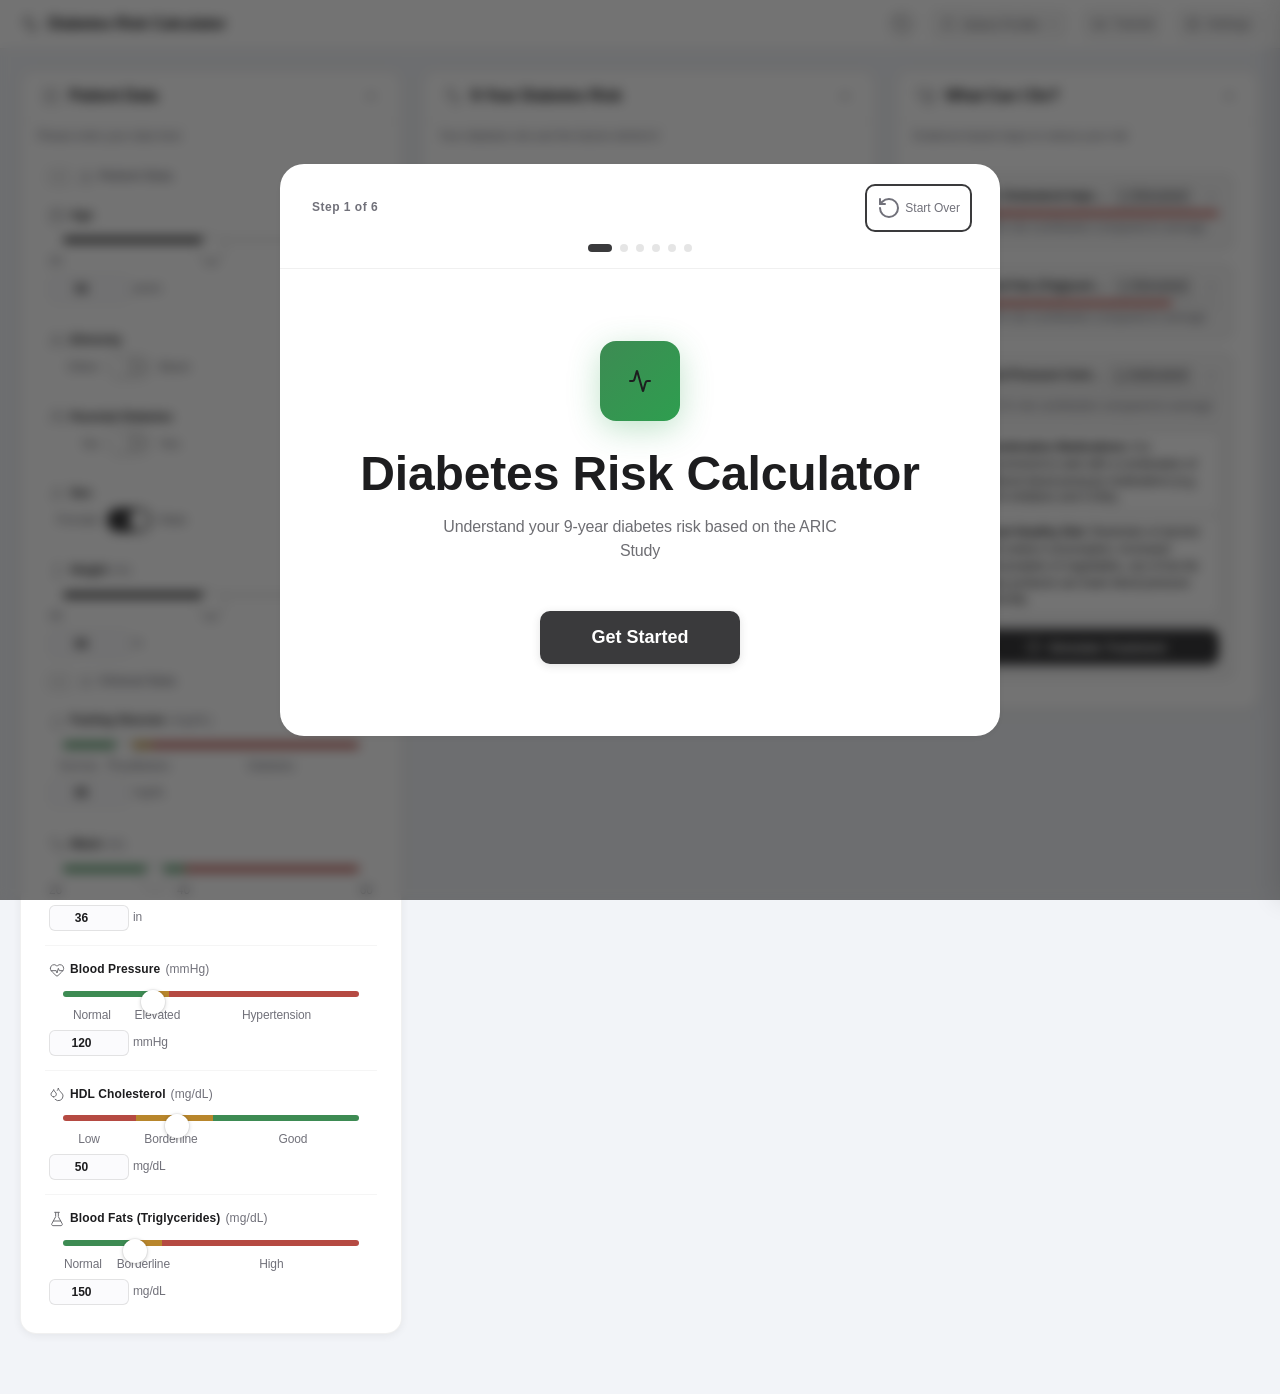
==== commit 74697be5: "feat: accessibility and UI improvements - Add CSS custom properties for z-index scale (replaces 12 h" ====
--- a/index.html
+++ b/index.html
@@ -221,7 +221,7 @@
 </aside>
 
 <!-- ===================== THREE-COLUMN MAIN GRID ===================== -->
-<main class="main-grid">
+<main class="main-grid" id="main-content">
 
     <!-- ========== LEFT COLUMN: Risk Factor Inputs ========== -->
     <section class="col-panel col-left" id="panel-input" aria-label="Risk Factor Inputs">
--- a/style.css
+++ b/style.css
@@ -45,9 +45,10 @@
     --danger-border:  rgba(181, 74, 66, 0.35);
 
     /* Text */
-    --text-primary:   #1d1d1f;
-    --text-secondary: #6e6e73;
-    --text-tertiary:  #86868b;
+    --text-primary:     #1d1d1f;
+    --text-secondary:   #6e6e73;
+    --text-tertiary:    #71717a;
+    --text-on-primary:  #ffffff;
 
     /* Typography Scale – rem units for accessibility (1rem = 16px at browser default) */
     --text-2xs:       0.625rem;  /* 10px – minimum, tiny labels             */
@@ -105,6 +106,21 @@
     --space-6:        24px;    /* Large gaps */
     --space-7:        32px;    /* Section padding */
     --space-8:        48px;    /* Major section margins */
+
+    /* Z-index Scale — global stacking contexts */
+    --z-nav:          100;    /* Sticky top navigation */
+    --z-settings-ov:  140;    /* Settings overlay backdrop */
+    --z-panel:        150;    /* Settings slide-out panel */
+    --z-patient-ov:   199;    /* Patient list overlay backdrop */
+    --z-dropdown:     200;    /* Dropdowns, patient drawer */
+    --z-modal:        300;    /* Encryption / alert modals */
+    --z-ocr-modal:    400;    /* OCR modal overlay */
+    --z-fixed:       1000;    /* Tooltips, fixed popovers */
+    --z-tutorial-bg: 8000;    /* Tutorial backdrop blur */
+    --z-tut-card:    9000;    /* Tutorial explanation card */
+    --z-tut-nav:     9500;    /* Tutorial navigation bar */
+    --z-tut-hl:      9600;    /* Tutorial highlighted element */
+    --z-landing:    10000;    /* Landing page overlay */
 }
 
 /* Utility: Visually Hidden - keeps element in DOM for camera capture but hides visually */
@@ -121,6 +137,7 @@
 }
 
 
+
 /* ============================================
    2. RESET / BASE
    ============================================ */
@@ -157,7 +174,7 @@
 .top-nav {
     position: sticky;
     top: 0;
-    z-index: 100;
+    z-index: var(--z-nav);
     background: rgba(255, 255, 255, 0.98);
     border-bottom: 1px solid rgba(0, 0, 0, 0.07);
     /* Performance: removed backdrop-filter blur - very expensive on scroll */
@@ -784,8 +801,8 @@
 .slider::-webkit-slider-thumb {
     -webkit-appearance: none;
     appearance: none;
-    width: 20px;
-    height: 20px;
+    width: 24px;
+    height: 24px;
     border-radius: 50%;
     background: white;
     cursor: pointer;
@@ -804,8 +821,8 @@
 }
 
 .slider::-moz-range-thumb {
-    width: 20px;
-    height: 20px;
+    width: 24px;
+    height: 24px;
     border-radius: 50%;
     background: white;
     cursor: pointer;
@@ -885,7 +902,7 @@
 }
 
 .value-input {
-    width: 64px;
+    width: 80px;
     padding: 5px 8px;
     border: 1px solid var(--border-strong);
     border-radius: var(--radius-sm);
@@ -940,8 +957,8 @@
 .toggle-switch {
     position: relative;
     display: inline-block;
-    width: 38px;
-    height: 22px;
+    width: 44px;
+    height: 24px;
 }
 
 .toggle-switch input {
@@ -956,14 +973,14 @@
     inset: 0;
     background: var(--border-strong);
     transition: background 0.3s;
-    border-radius: 22px;
+    border-radius: 24px;
 }
 
 .toggle-slider::before {
     content: "";
     position: absolute;
-    height: 18px;
-    width: 18px;
+    height: 20px;
+    width: 20px;
     left: 2px;
     bottom: 2px;
     background: var(--bg-card);
@@ -977,7 +994,12 @@
 }
 
 .toggle-switch input:checked + .toggle-slider::before {
-    transform: translateX(16px);
+    transform: translateX(20px);
+}
+
+.toggle-switch input:focus-visible + .toggle-slider {
+    outline: 2px solid var(--primary);
+    outline-offset: 2px;
 }
 
 
@@ -1041,7 +1063,9 @@
     position: relative;
 }
 
-.info-icon[data-tooltip]:hover::after {
+.info-icon[data-tooltip]:hover::after,
+.info-icon[data-tooltip]:focus::after,
+.info-icon[data-tooltip]:focus-within::after {
     content: attr(data-tooltip);
     position: absolute;
     bottom: 125%;
@@ -1058,12 +1082,14 @@
     width: 200px;
     text-align: left;
     box-shadow: var(--shadow);
-    z-index: 1000;
+    z-index: var(--z-fixed);
     line-height: 1.4;
     pointer-events: none;
 }
 
-.info-icon[data-tooltip]:hover::before {
+.info-icon[data-tooltip]:hover::before,
+.info-icon[data-tooltip]:focus::before,
+.info-icon[data-tooltip]:focus-within::before {
     content: '';
     position: absolute;
     bottom: 115%;
@@ -1071,7 +1097,7 @@
     transform: translateX(-50%);
     border: 6px solid transparent;
     border-top-color: var(--text-primary);
-    z-index: 1000;
+    z-index: var(--z-fixed);
 }
 
 
@@ -1289,6 +1315,11 @@
     background: rgba(0, 0, 0, 0.025);
 }
 
+.contrib-row:focus-visible {
+    outline: 2px solid var(--primary);
+    outline-offset: 2px;
+}
+
 .contrib-row.expanded {
     background: var(--bg-elevated);
     margin-bottom: 6px;
@@ -1722,12 +1753,12 @@
     padding: 10px 16px;
     font-size: var(--text-ui);
     font-weight: 700;
-    color: #fff;
+    color: var(--text-on-primary);
     background: var(--primary);
     border: none;
     border-radius: 10px;
     cursor: pointer;
-    transition: all 0.25s ease;
+    transition: transform 0.25s ease, box-shadow 0.25s ease, background-color 0.25s ease;
     letter-spacing: -0.01em;
     width: 100%;
     justify-content: center;
@@ -1823,20 +1854,17 @@
 }
 
 /* ─── Dark mode adjustments for risk fields ─── */
-.dark .risk-field,
-[data-theme="dark"] .risk-field {
+.dark .risk-field {
     background: var(--bg-card);
     border-color: var(--border-strong);
 }
 
-.dark #simulation-results,
-[data-theme="dark"] #simulation-results {
+.dark #simulation-results {
     background: var(--bg-card);
     border-color: var(--border-strong);
 }
 
-.dark .chosen-treatment-item,
-[data-theme="dark"] .chosen-treatment-item {
+.dark .chosen-treatment-item {
     background: var(--primary-light);
     border-color: var(--primary-glow);
 }
@@ -2050,7 +2078,7 @@
     border: 1px solid transparent;
     border-radius: 8px;
     cursor: pointer;
-    transition: all 0.2s ease;
+    transition: color 0.2s ease, background-color 0.2s ease, border-color 0.2s ease;
     text-align: center;
     white-space: nowrap;
 }
@@ -2512,7 +2540,7 @@
     position: fixed;
     inset: 0;
     background: rgba(0, 0, 0, 0.2);
-    z-index: 199;
+    z-index: var(--z-patient-ov);
     opacity: 0;
     pointer-events: none;
     transition: opacity 0.3s ease;
@@ -2533,7 +2561,7 @@
     height: 100vh;
     background: var(--bg-card);
     box-shadow: -4px 0 24px rgba(0, 0, 0, 0.12);
-    z-index: 200;
+    z-index: var(--z-dropdown);
     transform: translateX(100%);
     transition: transform 0.35s cubic-bezier(0.32, 0.72, 0, 1);
     display: flex;
@@ -2870,12 +2898,12 @@
     padding: 10px 16px;
     font-size: var(--text-ui);
     font-weight: 700;
-    color: #fff;
+    color: var(--text-on-primary);
     background: var(--primary);
     border: none;
     border-radius: 10px;
     cursor: pointer;
-    transition: all 0.25s ease;
+    transition: transform 0.25s ease, box-shadow 0.25s ease, background-color 0.25s ease, opacity 0.25s ease;
     letter-spacing: -0.01em;
 }
 
@@ -3103,7 +3131,7 @@
 /* Language Dropdown */
 .lang-dropdown {
     position: fixed;
-    z-index: 200;
+    z-index: var(--z-dropdown);
     background: var(--bg-card);
     border-radius: var(--radius);
     box-shadow: var(--shadow-card);
@@ -3254,7 +3282,7 @@
     position: fixed;
     top: 60px;
     right: 0;
-    z-index: 150;
+    z-index: var(--z-panel);
     background: var(--bg-card);
     border-radius: 12px 0 0 12px;
     box-shadow: var(--shadow-card);
@@ -3382,7 +3410,7 @@
     font-weight: 600;
     color: var(--text-secondary);
     cursor: pointer;
-    transition: all 0.2s ease;
+    transition: transform 0.2s ease, box-shadow 0.2s ease, background-color 0.2s ease, color 0.2s ease, border-color 0.2s ease, opacity 0.2s ease;
 }
 
 .btn-restart-setup:hover {
@@ -3713,7 +3741,7 @@
     position: fixed;
     inset: 0;
     background: rgba(0, 0, 0, 0.2);
-    z-index: 140;
+    z-index: var(--z-settings-ov);
     opacity: 0;
     visibility: hidden;
     transition: opacity 0.3s, visibility 0.3s;
@@ -4144,7 +4172,7 @@
     position: fixed;
     inset: 0;
     background: rgba(0, 0, 0, 0.5);
-    z-index: 300;
+    z-index: var(--z-modal);
     opacity: 0;
     pointer-events: none;
     transition: opacity 0.3s ease;
@@ -4255,7 +4283,7 @@
     border: 1px solid var(--border);
     border-radius: var(--radius);
     cursor: pointer;
-    transition: all 0.2s ease;
+    transition: transform 0.2s ease, box-shadow 0.2s ease, background-color 0.2s ease, color 0.2s ease, border-color 0.2s ease, opacity 0.2s ease;
 }
 
 .radio-option:hover {
@@ -4267,6 +4295,11 @@
     background: var(--blue-light);
     border-color: var(--primary-glow);
     box-shadow: var(--shadow-glow);
+}
+
+.radio-option:has(input:focus-visible) {
+    outline: 2px solid var(--primary);
+    outline-offset: 2px;
 }
 
 .radio-option input {
@@ -4455,7 +4488,7 @@
     border: 1px solid var(--primary-glow);
     border-radius: 16px;
     cursor: pointer;
-    transition: all 0.2s ease;
+    transition: transform 0.2s ease, box-shadow 0.2s ease, background-color 0.2s ease, color 0.2s ease, border-color 0.2s ease, opacity 0.2s ease;
 }
 
 .quick-option-btn:hover {
@@ -4553,7 +4586,7 @@
     font-weight: 600;
     border-radius: var(--radius-sm);
     cursor: pointer;
-    transition: all 0.2s ease;
+    transition: transform 0.2s ease, box-shadow 0.2s ease, background-color 0.2s ease, color 0.2s ease, border-color 0.2s ease, opacity 0.2s ease;
     border: none;
 }
 
@@ -4716,7 +4749,7 @@
 
 /* OCR Modal Overlay */
 .ocr-modal-overlay {
-    z-index: 400;
+    z-index: var(--z-ocr-modal);
 }
 
 .ocr-modal-content {
@@ -4736,7 +4769,7 @@
     border: 2px dashed var(--border);
     border-radius: var(--radius-lg);
     cursor: pointer;
-    transition: all 0.2s ease;
+    transition: transform 0.2s ease, box-shadow 0.2s ease, background-color 0.2s ease, color 0.2s ease, border-color 0.2s ease, opacity 0.2s ease;
 }
 
 .ocr-dropzone:hover,
@@ -4789,7 +4822,7 @@
     font-weight: 500;
     min-height: 48px;
     cursor: pointer;
-    transition: all 0.2s ease;
+    transition: transform 0.2s ease, box-shadow 0.2s ease, background-color 0.2s ease, color 0.2s ease, border-color 0.2s ease, opacity 0.2s ease;
 }
 
 .ocr-camera-btn:hover {
@@ -4890,7 +4923,7 @@
     gap: var(--space-3);
     padding: var(--space-3);
     border-radius: var(--radius);
-    transition: all 0.2s ease;
+    transition: transform 0.2s ease, box-shadow 0.2s ease, background-color 0.2s ease, color 0.2s ease, border-color 0.2s ease, opacity 0.2s ease;
 }
 
 .ocr-status-step.active {
@@ -4978,7 +5011,7 @@
     background: var(--bg-elevated);
     border: 1px solid var(--border);
     border-radius: var(--radius);
-    transition: all 0.2s ease;
+    transition: transform 0.2s ease, box-shadow 0.2s ease, background-color 0.2s ease, color 0.2s ease, border-color 0.2s ease, opacity 0.2s ease;
 }
 
 .ocr-result-item.high {
@@ -5302,7 +5335,7 @@
         font-weight: 600;
         min-height: 120px;
         cursor: pointer;
-        transition: all 0.2s ease;
+        transition: transform 0.2s ease, box-shadow 0.2s ease, background-color 0.2s ease, color 0.2s ease, border-color 0.2s ease, opacity 0.2s ease;
     }
 
     .ocr-camera-btn:hover,
@@ -5436,7 +5469,7 @@
     border: 1px solid var(--border, #e5e7eb);
     border-radius: 12px;
     box-shadow: 0 8px 30px rgba(0,0,0,0.12);
-    z-index: 1000;
+    z-index: var(--z-fixed);
     overflow: hidden;
 }
 .model-switcher-dropdown[hidden] {
@@ -5577,7 +5610,7 @@
 .dark .btn-simulate-treatment,
 [data-theme="dark"] .btn-simulate-treatment {
     background: #5a5a5c;
-    color: #fff;
+    color: var(--text-on-primary);
 }
 
 .dark .btn-simulate-treatment:hover:not(:disabled),
@@ -5665,22 +5698,20 @@
     }
 }
 
-/* Blur inactive sections during tutorial.
+/* Blur inactive sections during tutorial - Optimized for performance.
    NOTE: .main-grid must NOT be listed here — it is the parent of .col-panel elements.
-   A CSS filter on a parent creates a new stacking context: all children are blurred
-   as part of the parent's painted layer, and a child's filter:none cannot undo it.
-   Blurring only the individual panels (.col-panel) lets tutorial-highlight correctly
-   unblur the active panel via filter:none !important. */
+   Using contain: layout paint to optimize compositing and reduce GPU overhead. */
 body.tutorial-active .col-panel,
 body.tutorial-active nav.top-nav,
 body.tutorial-active #settingsPanel,
 body.tutorial-active #patientDrawer,
 body.tutorial-active #patientOverlay,
 body.tutorial-active .modal-overlay:not(#tutorialOverlay):not(#tutorialNav):not(.tutorial-card) {
-    filter: blur(3px);
-    opacity: 0.35;
-    transition: filter 0.25s ease, opacity 0.25s ease;
+    filter: blur(2px);
+    opacity: 0.4;
+    transition: filter 0.2s ease, opacity 0.2s ease;
     pointer-events: none !important;
+    contain: layout paint;
 }
 
 /* Active (highlighted) section: no blur, but NO interactions during tutorial */
@@ -5688,9 +5719,23 @@
     filter: none !important;
     opacity: 1 !important;
     position: relative;
-    z-index: 8000;
-    transition: filter 0.25s ease, opacity 0.25s ease;
+    z-index: var(--z-tutorial-bg);
+    transition: opacity 0.2s ease;
     pointer-events: none;
+    contain: layout;
+}
+
+/* Respect reduced motion preference for accessibility */
+@media (prefers-reduced-motion: reduce) {
+    body.tutorial-active .col-panel,
+    body.tutorial-active nav.top-nav,
+    body.tutorial-active #settingsPanel,
+    body.tutorial-active #patientDrawer,
+    body.tutorial-active #patientOverlay,
+    body.tutorial-active .modal-overlay:not(#tutorialOverlay):not(#tutorialNav):not(.tutorial-card) {
+        filter: none;
+        opacity: 0.6;
+    }
 }
 
 /* Ensure panel headers and ALL headings remain clearly visible during tutorial */
@@ -5725,7 +5770,7 @@
     filter: none !important;
     opacity: 1 !important;
     position: relative;
-    z-index: 9600;
+    z-index: var(--z-tut-hl);
 }
 
 /* Prevent page scrolling during tutorial */
@@ -5740,8 +5785,8 @@
 /* Tutorial explanation card */
 .tutorial-card {
     position: fixed;
-    z-index: 9000;
-    width: 220px;
+    z-index: var(--z-tut-card);
+    width: min(220px, calc(100vw - 32px));
     padding: 12px 14px;
     background: var(--bg-card);
     border: 1px solid var(--border-strong);
@@ -5751,17 +5796,8 @@
     transition: opacity 0.2s ease;
 }
 
-/* Responsive card width for mobile */
 @media (max-width: 480px) {
     .tutorial-card {
-        width: 180px;
-        padding: 10px 12px;
-    }
-}
-
-@media (max-width: 360px) {
-    .tutorial-card {
-        width: 160px;
         padding: 10px 12px;
     }
 }
@@ -5786,7 +5822,7 @@
     bottom: 28px;
     left: 50%;
     transform: translateX(-50%);
-    z-index: 9500;
+    z-index: var(--z-tut-nav);
     display: flex;
     align-items: center;
     gap: 8px;
@@ -5833,7 +5869,7 @@
 
 .tutorial-nav-primary {
     background: var(--primary);
-    color: #fff;
+    color: var(--text-on-primary);
     border-color: var(--primary);
 }
 
@@ -5885,18 +5921,26 @@
    LANDING PAGE
    ============================================================================ */
 
-/* Landing Page Overlay */
+/* Landing Page Overlay - Optimized blur for better performance */
 .landing-overlay {
     position: fixed;
     inset: 0;
-    background: rgba(0, 0, 0, 0.5);
-    backdrop-filter: blur(8px);
-    -webkit-backdrop-filter: blur(8px);
-    z-index: 10000;
+    background: rgba(0, 0, 0, 0.55);
+    backdrop-filter: blur(6px);
+    -webkit-backdrop-filter: blur(6px);
+    z-index: var(--z-landing);
     display: flex;
     align-items: center;
     justify-content: center;
     padding: var(--space-5);
+}
+
+/* Respect reduced motion preference */
+@media (prefers-reduced-motion: reduce) {
+    .landing-overlay {
+        backdrop-filter: none;
+        -webkit-backdrop-filter: none;
+    }
 }
 
 .landing-overlay[hidden] {
@@ -5958,7 +6002,8 @@
     height: 8px;
     border-radius: var(--radius-full);
     background: var(--border-strong);
-    transition: all 0.25s ease;
+    overflow: hidden;
+    transition: transform 0.25s ease, box-shadow 0.25s ease, background-color 0.25s ease, opacity 0.25s ease;
 }
 
 .progress-dot.active {
@@ -5984,7 +6029,7 @@
     font-weight: 500;
     cursor: pointer;
     border-radius: var(--radius-sm);
-    transition: all 0.15s ease;
+    transition: transform 0.15s ease, box-shadow 0.15s ease, background-color 0.15s ease, opacity 0.15s ease;
 }
 
 .restart-btn:hover {
@@ -6166,7 +6211,7 @@
     border-radius: var(--radius);
     border: none;
     cursor: pointer;
-    transition: all 0.2s ease;
+    transition: transform 0.2s ease, box-shadow 0.2s ease, background-color 0.2s ease, color 0.2s ease, border-color 0.2s ease, opacity 0.2s ease;
     min-width: 200px;
     background: var(--primary);
     color: white;
@@ -6195,7 +6240,7 @@
     font-weight: 600;
     color: var(--text-primary);
     cursor: pointer;
-    transition: all 0.2s ease;
+    transition: transform 0.2s ease, box-shadow 0.2s ease, background-color 0.2s ease, color 0.2s ease, border-color 0.2s ease, opacity 0.2s ease;
     width: 100%;
     max-width: 280px;
 }
@@ -6220,7 +6265,7 @@
     font-weight: 500;
     color: var(--text-secondary);
     cursor: pointer;
-    transition: all 0.15s ease;
+    transition: transform 0.15s ease, box-shadow 0.15s ease, background-color 0.15s ease, opacity 0.15s ease;
 }
 
 .landing-restart-link:hover {
@@ -6287,7 +6332,7 @@
     border-radius: var(--radius);
     padding: var(--space-5);
     cursor: pointer;
-    transition: all 0.25s ease;
+    transition: transform 0.25s ease, box-shadow 0.25s ease, background-color 0.25s ease, opacity 0.25s ease;
     display: flex;
     flex-direction: column;
     align-items: center;
@@ -6317,7 +6362,7 @@
     align-items: center;
     justify-content: center;
     flex-shrink: 0;
-    transition: all 0.25s ease;
+    transition: transform 0.25s ease, box-shadow 0.25s ease, background-color 0.25s ease, opacity 0.25s ease;
 }
 
 .landing-card .card-icon .lucide-icon {
@@ -6360,7 +6405,7 @@
     display: flex;
     align-items: center;
     justify-content: center;
-    transition: all 0.25s ease;
+    transition: transform 0.25s ease, box-shadow 0.25s ease, background-color 0.25s ease, opacity 0.25s ease;
 }
 
 .landing-card.selected .check-indicator {
@@ -6392,7 +6437,7 @@
     border-radius: var(--radius);
     border: none;
     cursor: pointer;
-    transition: all 0.2s ease;
+    transition: transform 0.2s ease, box-shadow 0.2s ease, background-color 0.2s ease, color 0.2s ease, border-color 0.2s ease, opacity 0.2s ease;
 }
 
 .btn-lg {
@@ -6434,7 +6479,7 @@
     align-items: center;
     justify-content: center;
     flex-shrink: 0;
-    transition: all 0.25s ease;
+    transition: transform 0.25s ease, box-shadow 0.25s ease, background-color 0.25s ease, opacity 0.25s ease;
 }
 
 .landing-card-icon .lucide-icon {
@@ -6613,7 +6658,7 @@
     align-items: center;
     justify-content: space-between;
     cursor: pointer;
-    transition: all 0.25s ease;
+    transition: transform 0.25s ease, box-shadow 0.25s ease, background-color 0.25s ease, opacity 0.25s ease;
 }
 
 .landing-tutorial-toggle:hover {
@@ -6667,7 +6712,7 @@
     background: var(--border-strong);
     border-radius: 14px;
     position: relative;
-    transition: all 0.25s ease;
+    transition: transform 0.25s ease, box-shadow 0.25s ease, background-color 0.25s ease, opacity 0.25s ease;
     flex-shrink: 0;
 }
 
@@ -7070,3 +7115,517 @@
         transition: none;
     }
 }
+
+
+/* ============================================
+   HARDENING: TEXT OVERFLOW & RESILIENCE
+   ============================================ */
+
+/* Input labels - prevent overflow with long translations */
+.input-label-row label {
+    min-width: 0;
+    overflow: hidden;
+    text-overflow: ellipsis;
+    white-space: nowrap;
+}
+
+/* Factor value rows - prevent overflow */
+.factor-value-row {
+    min-width: 0;
+    flex-wrap: wrap;
+    gap: 4px;
+}
+
+/* Value inputs - allow shrinking */
+.value-input {
+    min-width: 60px;
+    max-width: 100%;
+}
+
+/* Toggle options - prevent overflow */
+.toggle-option {
+    min-width: 0;
+    overflow: hidden;
+    text-overflow: ellipsis;
+    white-space: nowrap;
+}
+
+/* Section summary - allow wrapping for long translations */
+.section-summary {
+    overflow-wrap: break-word;
+    word-wrap: break-word;
+    hyphens: auto;
+}
+
+/* Patient name in drawer - already has ellipsis, add title attribute support */
+.pd-patient-name {
+    cursor: default;
+}
+
+/* Settings option labels - prevent overflow */
+.settings-option-label {
+    min-width: 0;
+    overflow: hidden;
+    text-overflow: ellipsis;
+    white-space: nowrap;
+    max-width: 120px;
+}
+
+/* Settings model label - prevent overflow */
+.settings-model-label {
+    min-width: 0;
+    overflow: hidden;
+    text-overflow: ellipsis;
+    white-space: nowrap;
+    max-width: 140px;
+}
+
+/* Treatment titles - prevent overflow */
+.chosen-treatment-title {
+    min-width: 0;
+    overflow: hidden;
+    text-overflow: ellipsis;
+}
+
+/* What-if badges - prevent overflow */
+.what-if-badge {
+    max-width: 100%;
+    overflow: hidden;
+    text-overflow: ellipsis;
+}
+
+/* Nav brand - prevent overflow */
+.nav-brand {
+    min-width: 0;
+}
+
+.nav-brand span {
+    overflow: hidden;
+    text-overflow: ellipsis;
+    white-space: nowrap;
+}
+
+/* Contribution chart labels - prevent overflow */
+.contrib-label-full,
+.contrib-label-short {
+    min-width: 0;
+    overflow: hidden;
+    text-overflow: ellipsis;
+}
+
+/* ============================================
+   HARDENING: INPUT VALIDATION STATES
+   ============================================ */
+
+/* Invalid input state */
+.value-input:invalid,
+.pd-input:invalid {
+    border-color: var(--danger);
+    box-shadow: 0 0 0 2px var(--danger-light);
+}
+
+/* Input focus-visible for keyboard navigation */
+.value-input:focus-visible,
+.pd-input:focus-visible,
+.slider:focus-visible {
+    outline: 2px solid var(--primary);
+    outline-offset: 2px;
+}
+
+/* Disabled input state */
+.value-input:disabled,
+.slider:disabled {
+    opacity: 0.6;
+    cursor: not-allowed;
+}
+
+/* ============================================
+   HARDENING: ERROR STATES & MESSAGES
+   ============================================ */
+
+/* Error message container */
+.error-message {
+    display: flex;
+    align-items: flex-start;
+    gap: 8px;
+    padding: 12px 16px;
+    background: var(--danger-light);
+    border: 1px solid var(--danger-border);
+    border-radius: var(--radius);
+    color: var(--danger);
+    font-size: var(--text-sm);
+    margin: 8px 0;
+}
+
+.error-message .lucide-icon {
+    flex-shrink: 0;
+    width: 18px;
+    height: 18px;
+}
+
+/* Warning message container */
+.warning-message {
+    display: flex;
+    align-items: flex-start;
+    gap: 8px;
+    padding: 12px 16px;
+    background: var(--alert-light);
+    border: 1px solid var(--alert-border);
+    border-radius: var(--radius);
+    color: var(--alert);
+    font-size: var(--text-sm);
+    margin: 8px 0;
+}
+
+/* Success message container */
+.success-message {
+    display: flex;
+    align-items: flex-start;
+    gap: 8px;
+    padding: 12px 16px;
+    background: var(--safe-light);
+    border: 1px solid var(--safe-border);
+    border-radius: var(--radius);
+    color: var(--safe);
+    font-size: var(--text-sm);
+    margin: 8px 0;
+}
+
+/* ============================================
+   HARDENING: LOADING STATES
+   ============================================ */
+
+/* Loading spinner */
+.loading-spinner {
+    display: inline-flex;
+    align-items: center;
+    justify-content: center;
+    width: 20px;
+    height: 20px;
+    border: 2px solid var(--border);
+    border-top-color: var(--primary);
+    border-radius: 50%;
+    animation: spin 0.8s linear infinite;
+}
+
+@keyframes spin {
+    to { transform: rotate(360deg); }
+}
+
+/* Skeleton loading */
+.skeleton {
+    background: linear-gradient(90deg, var(--bg-elevated) 25%, var(--border) 50%, var(--bg-elevated) 75%);
+    background-size: 200% 100%;
+    animation: shimmer 1.5s infinite;
+    border-radius: var(--radius-sm);
+}
+
+@keyframes shimmer {
+    0% { background-position: 200% 0; }
+    100% { background-position: -200% 0; }
+}
+
+/* Button loading state */
+.btn-loading {
+    position: relative;
+    color: transparent !important;
+    pointer-events: none;
+}
+
+.btn-loading::after {
+    content: '';
+    position: absolute;
+    top: 50%;
+    left: 50%;
+    transform: translate(-50%, -50%);
+    width: 16px;
+    height: 16px;
+    border: 2px solid var(--border);
+    border-top-color: currentColor;
+    border-radius: 50%;
+    animation: spin 0.8s linear infinite;
+}
+
+/* ============================================
+   HARDENING: EMPTY STATES
+   ============================================ */
+
+/* Empty state container */
+.empty-state {
+    display: flex;
+    flex-direction: column;
+    align-items: center;
+    justify-content: center;
+    padding: 32px 24px;
+    text-align: center;
+    color: var(--text-tertiary);
+}
+
+.empty-state-icon {
+    width: 48px;
+    height: 48px;
+    margin-bottom: 16px;
+    color: var(--text-tertiary);
+    opacity: 0.5;
+}
+
+.empty-state-title {
+    font-size: var(--text-md);
+    font-weight: 600;
+    color: var(--text-secondary);
+    margin-bottom: 8px;
+}
+
+.empty-state-text {
+    font-size: var(--text-sm);
+    line-height: 1.5;
+    max-width: 280px;
+}
+
+/* ============================================
+   HARDENING: ACCESSIBILITY IMPROVEMENTS
+   ============================================ */
+
+/* Visually hidden but accessible */
+.visually-hidden {
+    position: absolute;
+    width: 1px;
+    height: 1px;
+    padding: 0;
+    margin: -1px;
+    overflow: hidden;
+    clip: rect(0, 0, 0, 0);
+    white-space: nowrap;
+    border: 0;
+}
+
+/* Focus visible styles */
+*:focus-visible {
+    outline: 2px solid var(--primary);
+    outline-offset: 2px;
+}
+
+/* High contrast mode support */
+@media (prefers-contrast: high) {
+    .slider-track-bg,
+    .toggle-slider,
+    .btn-primary,
+    .btn-secondary {
+        border: 1px solid currentColor;
+    }
+}
+
+/* Reduced motion support */
+@media (prefers-reduced-motion: reduce) {
+    .loading-spinner,
+    .skeleton,
+    .btn-loading::after {
+        animation: none;
+    }
+
+    .skeleton {
+        background: var(--border);
+    }
+}
+
+/* ============================================
+   HARDENING: RTL SUPPORT (INTERNATIONALIZATION)
+   ============================================ */
+
+/* RTL layout support */
+[dir="rtl"] .input-label-row label {
+    flex-direction: row-reverse;
+}
+
+[dir="rtl"] .factor-value-row {
+    flex-direction: row-reverse;
+}
+
+[dir="rtl"] .toggle-group {
+    flex-direction: row-reverse;
+}
+
+[dir="rtl"] .toggle-option:first-child {
+    text-align: left;
+}
+
+[dir="rtl"] .toggle-option:last-child {
+    text-align: right;
+}
+
+/* ============================================
+   HARDENING: TEXT SCALING SUPPORT
+   ============================================ */
+
+/* Support for browser zoom up to 200% */
+@media (max-width: 800px) and (min-resolution: 1.5dppx) {
+    :root {
+        --text-hero: 2rem;
+        --text-2xl: 1.5rem;
+    }
+}
+
+/* Ensure touch targets remain accessible */
+@media (pointer: coarse) {
+    .btn-primary,
+    .btn-secondary,
+    .btn-reset {
+        min-height: 44px;
+        min-width: 44px;
+    }
+
+    /* Expand toggle touch target without changing visual size */
+    .toggle-switch {
+        position: relative;
+    }
+
+    .toggle-switch::after {
+        content: "";
+        position: absolute;
+        inset: -11px -3px;
+    }
+
+    /* Value inputs: only slightly taller, not bloated */
+    .value-input {
+        min-height: 36px;
+    }
+}
+
+
+/* ============================================
+   ACCESSIBILITY: PREFERS-REDUCED-MOTION
+   Comprehensive coverage for all animations/transitions
+   WCAG 2.3.3 Animation from Interactions (AAA)
+   ============================================ */
+@media (prefers-reduced-motion: reduce) {
+    /* Disable smooth scrolling */
+    html {
+        scroll-behavior: auto;
+    }
+
+    /* Disable theme-switch transition burst */
+    .theme-transition,
+    .theme-transition *,
+    .theme-transition *::before,
+    .theme-transition *::after {
+        transition: none !important;
+    }
+
+    /* Disable slider thumb transitions */
+    .slider::-webkit-slider-thumb {
+        transition: none;
+    }
+
+    /* Disable all keyframe animations */
+    .indicated-heart {
+        animation: none;
+    }
+
+    /* fadeIn animations (contribution chart, dropdowns) */
+    *[style*="animation"],
+    .contribution-bar,
+    .treatment-row,
+    .dropdown-menu,
+    .settings-panel,
+    .modal-content,
+    .ocr-modal-content,
+    .tutorial-card,
+    .landing-container,
+    .landing-footer,
+    .landing-header,
+    .landing-content {
+        animation: none !important;
+        transition: none !important;
+    }
+
+    /* General: cut all transitions on interactive elements */
+    button,
+    .btn,
+    .btn-primary,
+    .btn-secondary,
+    .btn-reset,
+    .btn-simulate-treatment,
+    .btn-undo-treatment,
+    .btn-patient-menu,
+    .btn-settings-darkmode,
+    .slider,
+    .toggle-switch,
+    .toggle-knob,
+    .nav-btn,
+    .tab-btn,
+    .info-icon,
+    .treatment-card,
+    .patient-row,
+    .col-panel,
+    .center-card,
+    .risk-gauge,
+    .icon-array-cell,
+    .causality-chain,
+    .ocr-status,
+    .profile-warn-icon,
+    .tutorial-nav-btn,
+    .tutorial-nav-primary,
+    .landing-overlay,
+    [class*="fade"],
+    [class*="slide"],
+    [class*="spin"],
+    [class*="pulse"],
+    [class*="shimmer"] {
+        animation: none !important;
+        transition: none !important;
+    }
+
+    /* OCR populated highlight */
+    @keyframes ocr-populated {
+        from, to { background-color: transparent; }
+    }
+
+    /* Spinner: freeze instead of spin */
+    @keyframes spin {
+        to { transform: none; }
+    }
+
+    /* Shimmer: freeze */
+    @keyframes shimmer {
+        from, to { background-position: 0 0; }
+    }
+
+    /* Landing slide-up: show immediately */
+    @keyframes landingSlideUp {
+        from, to { opacity: 1; transform: none; }
+    }
+
+    @keyframes landingFadeIn {
+        from, to { opacity: 1; }
+    }
+
+    /* Success pop: no scale */
+    @keyframes successPop {
+        from, to { transform: none; opacity: 1; }
+    }
+
+    /* Sim complete pulse: no scale */
+    @keyframes simCompletePulse {
+        from, to { transform: none; opacity: 1; }
+    }
+
+    /* General fadeIn: no movement */
+    @keyframes fadeIn {
+        from, to { opacity: 1; transform: none; }
+    }
+
+    /* Dropdown appear: show immediately */
+    @keyframes dropdown-appear {
+        from, to { opacity: 1; transform: none; }
+    }
+
+    /* Slide-down: no movement */
+    @keyframes slide-down {
+        from, to { opacity: 1; transform: none; }
+    }
+
+    /* Profile warn icon pulse: freeze */
+    @keyframes profile-warn-icon-pulse {
+        from, to { opacity: 1; transform: none; }
+    }
+}
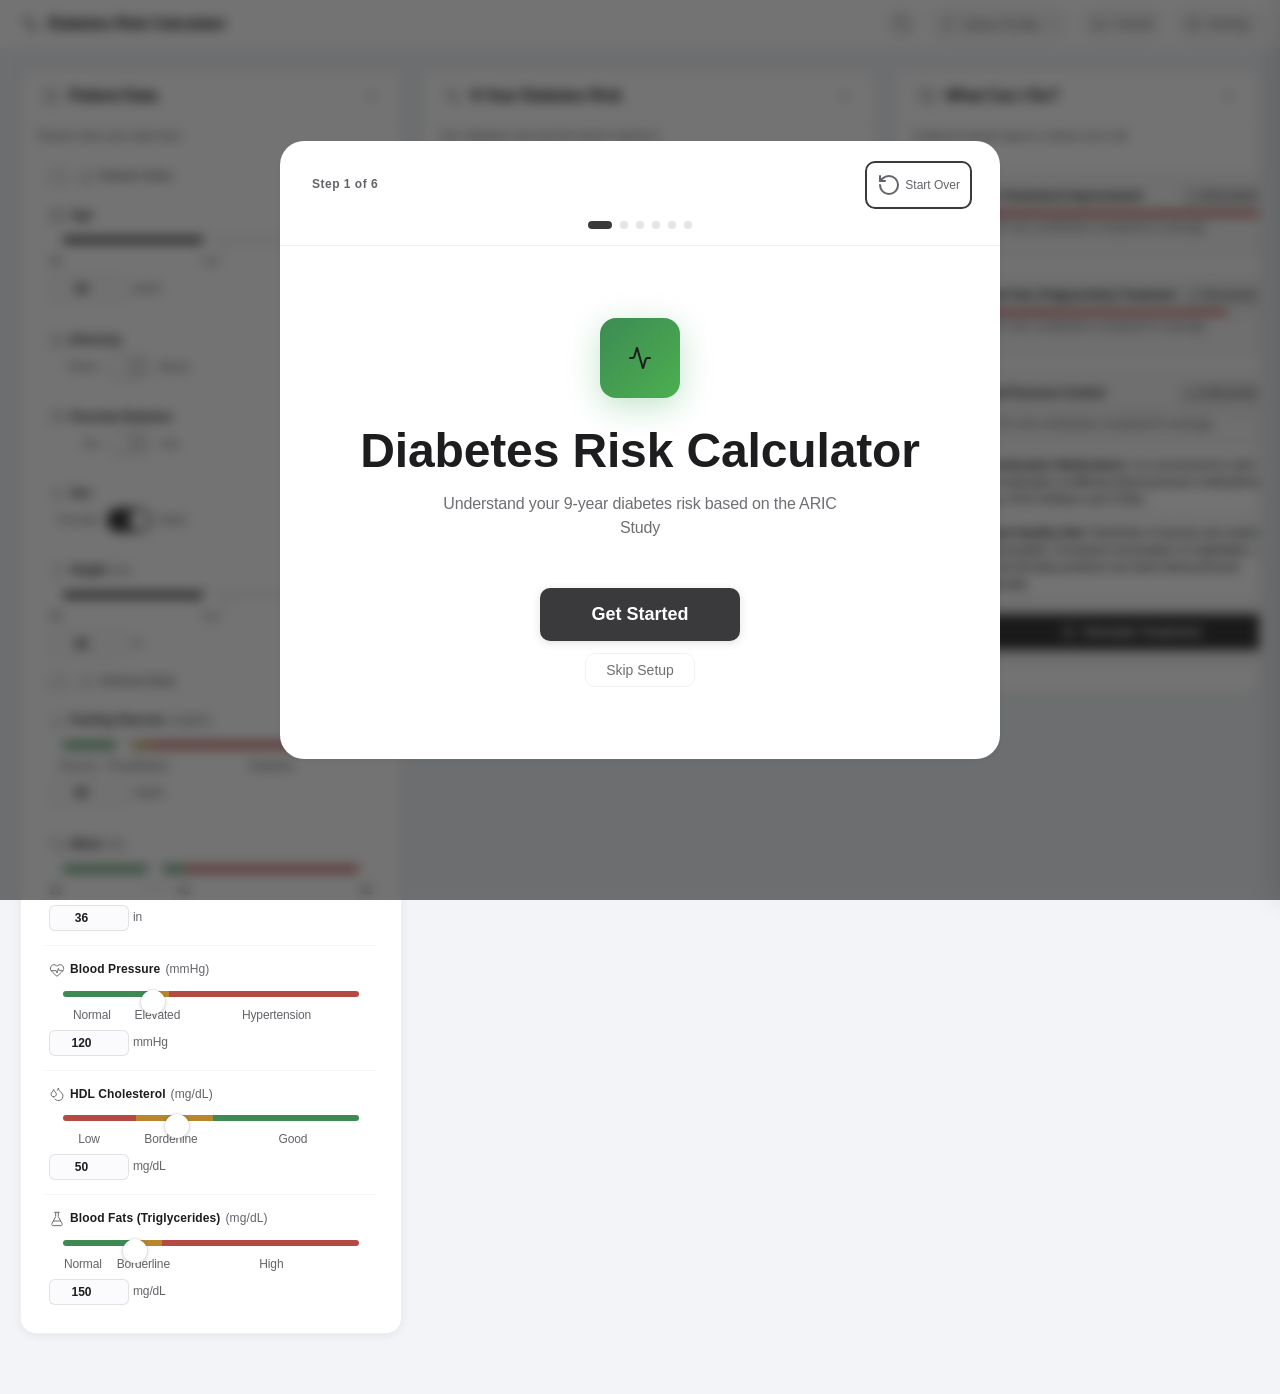
==== commit 1bab3e37: "feat: add skip setup button and UI/accessibility improvements - Add "Skip Setup" button on landing p" ====
--- a/index.html
+++ b/index.html
@@ -36,10 +36,15 @@
             integrity="sha384-QCIdq2UMVEoSRhR3ZWZwdz2/pivLowr+eokFMdYyukq7qI26VYRxFa4Nl6FKetmL"
             crossorigin="anonymous"></script>
 
+    <!-- Prevent dark mode FOUC: apply theme class before first paint -->
+    <script src="js/theme-init.js"></script>
+
     <!-- Application Stylesheet -->
     <link rel="stylesheet" href="style.css">
 </head>
 <body>
+
+<a href="#main-content" class="visually-hidden focusable-skip">Skip to main content</a>
 
 <!-- ===================== LANDING PAGE OVERLAY ===================== -->
 <div id="landingOverlay" class="landing-overlay" role="dialog" aria-modal="true" hidden>
@@ -65,10 +70,10 @@
 <!-- ===================== TOP NAV ===================== -->
 <nav class="top-nav">
     <div class="nav-inner">
-        <div class="nav-brand">
+        <h1 class="nav-brand">
             <i data-lucide="activity" class="lucide-icon"></i>
             <span data-i18n="nav.brand">Diabetes Risk Calculator</span>
-        </div>
+        </h1>
         <div class="nav-actions">
             <button id="resetBtn" type="button" class="btn-reset" aria-label="Reset all values">
                 <i data-lucide="rotate-ccw" class="lucide-icon"></i>
@@ -145,7 +150,7 @@
             <div class="unit-toggle-nav settings-unit-toggle">
                 <span class="toggle-label-nav" id="unit-label-us">US</span>
                 <label class="toggle-switch-nav" aria-label="Switch between US and SI units">
-                    <input type="checkbox" id="unit-toggle">
+                    <input type="checkbox" id="unit-toggle" aria-checked="false">
                     <span class="toggle-track-nav"></span>
                 </label>
                 <span class="toggle-label-nav" id="unit-label-si">SI</span>
@@ -189,7 +194,7 @@
     <div class="pd-section">
         <div class="pd-section-label" data-i18n="patientManager.addNew">Add New Profile</div>
         <div class="pd-add-form">
-            <input type="text" id="pdNewPatientName" class="pd-input" placeholder="Profile name…" maxlength="60" />
+            <input type="text" id="pdNewPatientName" class="pd-input" placeholder="Profile name…" maxlength="60" aria-label="Profile name" />
             <button id="pdAddPatientBtn" type="button" class="pd-btn-add" data-i18n="buttons.addAndSave">
                 <i data-lucide="user-plus" class="lucide-icon"></i> Add &amp; Save Current Values
             </button>
@@ -221,7 +226,7 @@
 </aside>
 
 <!-- ===================== THREE-COLUMN MAIN GRID ===================== -->
-<main class="main-grid" id="main-content">
+<main class="main-grid" id="main-content" aria-label="Risk Calculator">
 
     <!-- ========== LEFT COLUMN: Risk Factor Inputs ========== -->
     <section class="col-panel col-left" id="panel-input" aria-label="Risk Factor Inputs">
@@ -234,7 +239,7 @@
         </div>
         <p class="panel-subtitle">Please enter your data here</p>
         <div class="panel-body">
-
+<div class="panel-body-inner">
             <!-- Demographic Data Section with Collapse -->
             <div class="section-collapse-header">
                 <button class="section-collapse-btn" data-target="non-mod-section" aria-expanded="true">
@@ -250,6 +255,7 @@
             </div>
 
             <div id="non-mod-section" class="collapsible-section">
+                <div class="collapsible-section-inner">
                 <!-- Age -->
                 <div class="input-group" data-field="age">
                     <div class="input-label-row">
@@ -273,11 +279,11 @@
                 <!-- Race -->
                 <div class="input-group" data-field="race">
                     <div class="input-label-row">
-                        <label><i data-lucide="users" class="lucide-icon ig-icon"></i> <span data-i18n="factors.race">Ethnicity</span></label>
+                        <label for="race-toggle"><i data-lucide="users" class="lucide-icon ig-icon"></i> <span data-i18n="factors.race">Ethnicity</span></label>
                     </div>
                     <div class="toggle-group">
                         <span class="toggle-option" data-i18n="units.other">Other</span>
-                        <label class="toggle-switch"><input type="checkbox" id="race-toggle" aria-label="Toggle ethnicity"><span class="toggle-slider"></span></label>
+                        <label class="toggle-switch"><input type="checkbox" id="race-toggle" aria-label="Toggle ethnicity" aria-checked="false"><span class="toggle-slider"></span></label>
                         <span class="toggle-option" data-i18n="units.black">Black</span>
                     </div>
                 </div>
@@ -285,11 +291,11 @@
                 <!-- Parental History -->
                 <div class="input-group" data-field="parentHist">
                     <div class="input-label-row">
-                        <label><i data-lucide="users-round" class="lucide-icon ig-icon"></i> <span data-i18n="factors.parentHist">Parental Diabetes</span></label>
+                        <label for="parentHist-toggle"><i data-lucide="users-round" class="lucide-icon ig-icon"></i> <span data-i18n="factors.parentHist">Parental Diabetes</span></label>
                     </div>
                     <div class="toggle-group">
                         <span class="toggle-option" data-i18n="units.no">No</span>
-                        <label class="toggle-switch"><input type="checkbox" id="parentHist-toggle" aria-label="Toggle parental diabetes history"><span class="toggle-slider"></span></label>
+                        <label class="toggle-switch"><input type="checkbox" id="parentHist-toggle" aria-label="Toggle parental diabetes history" aria-checked="false"><span class="toggle-slider"></span></label>
                         <span class="toggle-option" data-i18n="units.yes">Yes</span>
                     </div>
                 </div>
@@ -297,11 +303,11 @@
                 <!-- Sex -->
                 <div class="input-group" data-field="sex">
                     <div class="input-label-row">
-                        <label><i data-lucide="user" class="lucide-icon ig-icon"></i> <span data-i18n="factors.sex">Sex</span></label>
+                        <label for="sex-toggle"><i data-lucide="user" class="lucide-icon ig-icon"></i> <span data-i18n="factors.sex">Sex</span></label>
                     </div>
                     <div class="toggle-group">
                         <span class="toggle-option" data-i18n="units.female">Female</span>
-                        <label class="toggle-switch"><input type="checkbox" id="sex-toggle" checked aria-label="Toggle sex"><span class="toggle-slider"></span></label>
+                        <label class="toggle-switch"><input type="checkbox" id="sex-toggle" checked aria-label="Toggle sex" aria-checked="true"><span class="toggle-slider"></span></label>
                         <span class="toggle-option" data-i18n="units.male">Male</span>
                     </div>
                 </div>
@@ -321,6 +327,7 @@
                         <span class="value-unit-label" id="height-value-unit">in</span>
                         <span class="what-if-badge" id="what-if-height"></span>
                     </div>
+                </div>
                 </div>
             </div>
 
@@ -339,6 +346,7 @@
             </div>
 
             <div id="mod-section" class="collapsible-section">
+                <div class="collapsible-section-inner">
 
             <!-- Fasting Glucose -->
             <div class="input-group" data-field="fastGlu">
@@ -348,12 +356,12 @@
                 <div class="slider-wrapper">
                     <input type="range" id="fastGlu-slider" min="50" max="300" value="95" step="1" class="slider" aria-label="Fasting glucose slider">
                     <div class="slider-track-bg segmented" id="fastGlu-track">
-                        <div class="slider-segment safe" style="flex:50"></div>
-                        <div class="slider-segment alert" style="flex:25"></div>
-                        <div class="slider-segment danger" style="flex:175"></div>
-                    </div>
-                </div>
-                <div class="slider-labels"><span style="flex:50">Normal</span><span style="flex:25">Prediabetes</span><span style="flex:175">Diabetes</span></div>
+                        <div class="slider-segment safe" style="--flex:50"></div>
+                        <div class="slider-segment alert" style="--flex:25"></div>
+                        <div class="slider-segment danger" style="--flex:175"></div>
+                    </div>
+                </div>
+                <div class="slider-labels"><span style="--flex:50">Normal</span><span style="--flex:25">Prediabetes</span><span style="--flex:175">Diabetes</span></div>
                 <div class="factor-value-row">
                     <input type="number" id="fastGlu-value" value="95" min="50" max="300" step="1" class="value-input" aria-label="Fasting glucose">
                     <span class="value-unit-label" id="fastGlu-value-unit">mg/dL</span>
@@ -369,11 +377,11 @@
                 <div class="slider-wrapper">
                     <input type="range" id="waist-slider" min="26" max="60" value="36" step="1" class="slider" aria-label="Waist circumference slider">
                     <div class="slider-track-bg segmented" id="waist-track">
-                        <div class="slider-segment safe" style="flex:14"></div>
-                        <div class="slider-segment danger" style="flex:20"></div>
-                    </div>
-                </div>
-                <div class="slider-labels" id="waist-labels"><span style="flex:14;text-align:left">26</span><span style="flex:0;white-space:nowrap">43</span><span style="flex:20;text-align:right">60</span></div>
+                        <div class="slider-segment safe" style="--flex:14"></div>
+                        <div class="slider-segment danger" style="--flex:20"></div>
+                    </div>
+                </div>
+                <div class="slider-labels" id="waist-labels"><span style="--flex:14;text-align:left">26</span><span style="--flex:0;white-space:nowrap">43</span><span style="--flex:20;text-align:right">60</span></div>
                 <div class="factor-value-row">
                     <input type="number" id="waist-value" value="36" min="26" max="60" step="1" class="value-input" aria-label="Waist circumference">
                     <span class="value-unit-label" id="waist-value-unit">in</span>
@@ -389,12 +397,12 @@
                 <div class="slider-wrapper">
                     <input type="range" id="sbp-slider" min="80" max="220" value="120" step="1" class="slider" aria-label="Systolic blood pressure slider">
                     <div class="slider-track-bg segmented" id="sbp-track">
-                        <div class="slider-segment safe" style="flex:40"></div>
-                        <div class="slider-segment alert" style="flex:10"></div>
-                        <div class="slider-segment danger" style="flex:90"></div>
-                    </div>
-                </div>
-                <div class="slider-labels"><span style="flex:40">Normal</span><span style="flex:10">Elevated</span><span style="flex:90">Hypertension</span></div>
+                        <div class="slider-segment safe" style="--flex:40"></div>
+                        <div class="slider-segment alert" style="--flex:10"></div>
+                        <div class="slider-segment danger" style="--flex:90"></div>
+                    </div>
+                </div>
+                <div class="slider-labels"><span style="--flex:40">Normal</span><span style="--flex:10">Elevated</span><span style="--flex:90">Hypertension</span></div>
                 <div class="factor-value-row">
                     <input type="number" id="sbp-value" value="120" min="80" max="220" step="1" class="value-input" aria-label="Systolic blood pressure">
                     <span class="value-unit-label">mmHg</span>
@@ -410,12 +418,12 @@
                 <div class="slider-wrapper">
                     <input type="range" id="cholHDL-slider" min="20" max="100" value="50" step="1" class="slider" aria-label="HDL cholesterol slider">
                     <div class="slider-track-bg segmented" id="cholHDL-track">
-                        <div class="slider-segment danger" style="flex:20"></div>
-                        <div class="slider-segment alert" style="flex:21"></div>
-                        <div class="slider-segment safe" style="flex:40"></div>
-                    </div>
-                </div>
-                <div class="slider-labels"><span style="flex:20">Low</span><span style="flex:21">Borderline</span><span style="flex:40">Good</span></div>
+                        <div class="slider-segment danger" style="--flex:20"></div>
+                        <div class="slider-segment alert" style="--flex:21"></div>
+                        <div class="slider-segment safe" style="--flex:40"></div>
+                    </div>
+                </div>
+                <div class="slider-labels"><span style="--flex:20">Low</span><span style="--flex:21">Borderline</span><span style="--flex:40">Good</span></div>
                 <div class="factor-value-row">
                     <input type="number" id="cholHDL-value" value="50" min="20" max="100" step="1" class="value-input" aria-label="HDL cholesterol">
                     <span class="value-unit-label" id="cholHDL-value-unit">mg/dL</span>
@@ -431,19 +439,20 @@
                 <div class="slider-wrapper">
                     <input type="range" id="cholTri-slider" min="50" max="500" value="150" step="1" class="slider" aria-label="Triglycerides slider">
                     <div class="slider-track-bg segmented" id="cholTri-track">
-                        <div class="slider-segment safe" style="flex:100"></div>
-                        <div class="slider-segment alert" style="flex:50"></div>
-                        <div class="slider-segment danger" style="flex:300"></div>
-                    </div>
-                </div>
-                <div class="slider-labels"><span style="flex:100">Normal</span><span style="flex:50">Borderline</span><span style="flex:300">High</span></div>
+                        <div class="slider-segment safe" style="--flex:100"></div>
+                        <div class="slider-segment alert" style="--flex:50"></div>
+                        <div class="slider-segment danger" style="--flex:300"></div>
+                    </div>
+                </div>
+                <div class="slider-labels"><span style="--flex:100">Normal</span><span style="--flex:50">Borderline</span><span style="--flex:300">High</span></div>
                 <div class="factor-value-row">
                     <input type="number" id="cholTri-value" value="150" min="50" max="500" step="1" class="value-input" aria-label="Triglycerides">
                     <span class="value-unit-label" id="cholTri-value-unit">mg/dL</span>
                     <span class="what-if-badge" id="what-if-cholTri"></span>
                 </div>
-            </div>
-            </div>
+                </div>
+            </div>
+</div>
 
         </div>
     </section>
@@ -459,6 +468,7 @@
         </div>
         <p class="panel-subtitle" data-i18n="panels.riskAnalysisSubtitle">Your diabetes risk and the factors behind it</p>
         <div class="panel-body">
+<div class="panel-body-inner">
 
             <!-- Risk Field 1: Your Risk -->
             <div class="risk-field" id="your-risk-field">
@@ -477,9 +487,11 @@
                         <i data-lucide="chevron-down" class="lucide-icon expand-hero-chevron"></i>
                     </button>
                     <div id="hero-expandable" class="hero-expandable">
-                        <div id="icon-array" class="icon-array-container"></div>
-                        <p class="icon-array-label" id="icon-array-label"></p>
-                        <p class="hero-subtitle" data-i18n="hero.subtitle">Based on the ARIC Study logistic regression model (Schmidt et al. 2005)</p>
+                        <div class="hero-expandable-inner">
+                            <div id="icon-array" class="icon-array-container"></div>
+                            <p class="icon-array-label" id="icon-array-label"></p>
+                            <p class="hero-subtitle" data-i18n="hero.subtitle">Based on the ARIC Study logistic regression model (Schmidt et al. 2005)</p>
+                        </div>
                     </div>
                 </div>
             </div>
@@ -488,7 +500,8 @@
             <h3 class="contributing-factors-title" data-i18n="panels.contributingFactors">Contributing Factors</h3>
 
             <!-- Contribution Chart -->
-            <div class="contribution-chart" id="contribution-chart" role="img" aria-label="Risk factor contribution chart"></div>
+            <div class="contribution-chart" id="contribution-chart" role="region" aria-label="Risk factor contribution chart"></div>
+</div>
 
         </div>
     </section>
@@ -504,6 +517,7 @@
         </div>
         <p class="panel-subtitle" data-i18n="panels.takeActionSubtitle">Evidence-based steps to reduce your risk</p>
         <div class="panel-body">
+<div class="panel-body-inner">
             <!-- Simulation Results: shown when at least one treatment is simulated -->
             <div id="simulation-results" style="display:none">
                 <div class="sim-risk-card">
--- a/style.css
+++ b/style.css
@@ -29,9 +29,11 @@
 
     /* Additional semantic colors */
     --orange:            #d4653a;
+    --orange-end:        #d4885a;   /* Gradient end for orange icons */
 
     /* Semantic Status - Ruhige, desaturierte medizinische Ästhetik */
     --safe:           #3d8b53;
+    --safe-end:       #4caf50;   /* Gradient end for safe/negative bars */
     --safe-light:     rgba(61, 139, 83, 0.06);
     --safe-border:    rgba(61, 139, 83, 0.30);
     --alert:          #b8862c;
@@ -41,13 +43,14 @@
     --warning-light:  rgba(184, 107, 61, 0.06);
     --warning-border: rgba(184, 107, 61, 0.35);
     --danger:         #b54a42;
+    --danger-end:     #c85a52;   /* Gradient end for danger/positive bars */
     --danger-light:   rgba(181, 74, 66, 0.06);
     --danger-border:  rgba(181, 74, 66, 0.35);
 
     /* Text */
     --text-primary:     #1d1d1f;
     --text-secondary:   #6e6e73;
-    --text-tertiary:    #71717a;
+    --text-tertiary:    #636369;
     --text-on-primary:  #ffffff;
 
     /* Typography Scale – rem units for accessibility (1rem = 16px at browser default) */
@@ -72,7 +75,6 @@
     --bg-page:        #f2f4f8;
     --bg-card:        #ffffff;
     --bg-elevated:    #fbfbfd;
-    --bg-frosted:     rgba(255, 255, 255, 0.72);
 
     /* Borders & Shadows - Vereinfacht für konsistentes, ruhiges Design */
     --border:         rgba(0, 0, 0, 0.06);
@@ -121,6 +123,18 @@
     --z-tut-nav:     9500;    /* Tutorial navigation bar */
     --z-tut-hl:      9600;    /* Tutorial highlighted element */
     --z-landing:    10000;    /* Landing page overlay */
+
+    /* Semantic interaction tokens */
+    --bg-subtle:       rgba(0, 0, 0, 0.04);    /* subtle background tint */
+    --bg-hover:        rgba(0, 0, 0, 0.06);    /* hover state background */
+    --bg-pressed:      rgba(0, 0, 0, 0.08);    /* pressed/active background */
+    --bg-disabled:     rgba(0, 0, 0, 0.03);    /* disabled state */
+    --border-subtle:   rgba(0, 0, 0, 0.07);    /* subtle borders */
+    --text-on-inverse: #ffffff;                /* text on dark backgrounds */
+    --bg-neutral:      #e5e5ea;                /* inactive/neutral background (toggle tracks, icon arrays) */
+    --bg-active:       rgba(0, 0, 0, 0.12);    /* active/pressed state background */
+    --bg-nav:          rgba(255, 255, 255, 0.98); /* navigation bar background */
+    --accent-gold:     #ffc832;                   /* active dark-mode toggle gold */
 }
 
 /* Utility: Visually Hidden - keeps element in DOM for camera capture but hides visually */
@@ -175,8 +189,8 @@
     position: sticky;
     top: 0;
     z-index: var(--z-nav);
-    background: rgba(255, 255, 255, 0.98);
-    border-bottom: 1px solid rgba(0, 0, 0, 0.07);
+    background: var(--bg-nav);
+    border-bottom: 1px solid var(--border-subtle);
     /* Performance: removed backdrop-filter blur - very expensive on scroll */
 }
 
@@ -184,7 +198,7 @@
     max-width: 1600px;
     margin: 0 auto;
     padding: 0 var(--content-padding);
-    height: 48px;
+    min-height: 48px;
     display: flex;
     align-items: center;
     justify-content: space-between;
@@ -198,6 +212,7 @@
     font-weight: 600;
     letter-spacing: -0.025em;
     color: var(--text-primary);
+    margin: 0; /* Reset h1 default */
 }
 
 .nav-brand .lucide-icon {
@@ -218,7 +233,7 @@
     align-items: center;
     gap: 6px;
     padding: 3px 10px;
-    background: rgba(0, 0, 0, 0.03);
+    background: var(--bg-disabled);
     border-radius: 20px;
 }
 
@@ -251,7 +266,7 @@
     position: absolute;
     cursor: pointer;
     inset: 0;
-    background: #e5e5ea;
+    background: var(--bg-neutral);
     transition: background 0.3s;
     border-radius: 18px;
 }
@@ -285,14 +300,14 @@
     height: 32px;
     border: none;
     border-radius: 50%;
-    background: rgba(0, 0, 0, 0.04);
+    background: var(--bg-subtle);
     color: var(--text-secondary);
     cursor: pointer;
     transition: background 0.2s, transform 0.2s;
 }
 
 .btn-reset:hover {
-    background: rgba(0, 0, 0, 0.08);
+    background: var(--bg-pressed);
     transform: rotate(-45deg);
 }
 
@@ -311,14 +326,14 @@
     font-weight: 800;
     letter-spacing: -0.04em;
     line-height: 1;
-    transition: color 0.4s ease;
+    transition: color 0.4s var(--ease-smooth);
     color: var(--safe);
 }
 
 .risk-unit {
     font-size: var(--text-lg);
     font-weight: 600;
-    transition: color 0.4s ease;
+    transition: color 0.4s var(--ease-smooth);
     color: var(--safe);
     margin-left: 2px;
 }
@@ -353,7 +368,7 @@
     background: var(--bg-card);
     border: 2px solid var(--safe);
     box-shadow: 0 1px 4px rgba(0, 0, 0, 0.14);
-    transition: left 0.5s var(--ease-out), border-color 0.4s ease;
+    transition: left 0.5s var(--ease-out), border-color 0.4s var(--ease-smooth);
     z-index: 2;
 }
 
@@ -364,8 +379,7 @@
     font-size: var(--text-2xs);
     font-weight: 500;
     letter-spacing: 0.01em;
-    color: var(--text-tertiary);
-    opacity: 0.75;
+    color: var(--text-secondary);
 }
 
 .hero-subtitle {
@@ -393,8 +407,8 @@
     align-items: center;
     justify-content: center;
     border-radius: 50%;
-    background: #e5e5ea;
-    transition: background 0.3s ease, transform 0.2s ease;
+    background: var(--bg-neutral);
+    transition: background 0.3s var(--ease-smooth), transform 0.2s var(--ease-smooth);
     cursor: default;
 }
 
@@ -449,7 +463,7 @@
 .expand-hero-chevron {
     position: absolute;
     right: 10px;
-    transition: transform 0.35s ease;
+    transition: transform 0.35s var(--ease-smooth);
 }
 
 .btn-expand-hero.open .expand-hero-chevron {
@@ -458,16 +472,21 @@
 
 /* Expandable hero section */
 .hero-expandable {
-    overflow: hidden;
-    max-height: 0;
+    display: grid;
+    grid-template-rows: 0fr;
     opacity: 0;
-    transition: max-height 0.45s ease, opacity 0.35s ease;
+    transition: grid-template-rows 0.45s var(--ease-smooth), opacity 0.35s var(--ease-smooth);
     width: 100%;
     text-align: center;
 }
 
+.hero-expandable-inner {
+    overflow: clip;
+    min-height: 0;
+}
+
 .hero-expandable.open {
-    max-height: 600px;
+    grid-template-rows: 1fr;
     opacity: 1;
     padding: 14px 20px 18px;
 }
@@ -502,7 +521,6 @@
 .step-arrow {
     font-size: var(--text-base);
     color: var(--text-tertiary);
-    opacity: 0.6;
 }
 
 
@@ -529,13 +547,13 @@
     background: var(--bg-card);
     border-radius: var(--radius-lg);
     box-shadow: var(--shadow-card);
-    overflow: hidden;
+    overflow: clip;
     border: 1px solid var(--border);
 }
 
 /* --- Dynamic Risk-Level Borders on INPUT panel --- */
 #panel-input {
-    overflow: hidden;
+    overflow: clip;
 }
 
 /* Neutral borders - no risk-level styling */
@@ -609,7 +627,7 @@
 .panel-collapse-btn .lucide-icon {
     width: 18px;
     height: 18px;
-    transition: transform 0.3s ease;
+    transition: transform 0.3s var(--ease-smooth);
 }
 
 .panel-collapse-btn.collapsed .lucide-icon {
@@ -622,18 +640,17 @@
 }
 
 .col-panel .panel-body.panel-hidden {
-    overflow: hidden;
-    max-height: 0;
+    grid-template-rows: 0fr;
     opacity: 0;
     padding-top: 0;
     padding-bottom: 0;
-    transition: max-height 0.35s ease, opacity 0.25s ease, padding 0.35s ease;
+    transition: grid-template-rows 0.35s var(--ease-smooth), opacity 0.25s var(--ease-smooth), padding 0.35s var(--ease-smooth);
 }
 
 .col-panel .panel-body:not(.panel-hidden) {
-    max-height: 3000px;
+    grid-template-rows: 1fr;
     opacity: 1;
-    transition: max-height 0.4s ease, opacity 0.3s ease;
+    transition: grid-template-rows 0.4s var(--ease-smooth), opacity 0.3s var(--ease-smooth);
 }
 
 /* Neutral top border on panels */
@@ -644,7 +661,7 @@
 #panel-input[data-risk-level="alert"] .panel-header-bar,
 #panel-input[data-risk-level="warning"] .panel-header-bar,
 #panel-input[data-risk-level="danger"] .panel-header-bar {
-    border-top-color: rgba(0, 0, 0, 0.08);
+    border-top-color: var(--border-subtle);
 }
 
 #panel-treatment .panel-header-bar {
@@ -656,7 +673,7 @@
 #panel-treatment[data-risk-level="alert"] .panel-header-bar,
 #panel-treatment[data-risk-level="warning"] .panel-header-bar,
 #panel-treatment[data-risk-level="danger"] .panel-header-bar {
-    border-top-color: rgba(0, 0, 0, 0.08);
+    border-top-color: var(--border-subtle);
 }
 
 #panel-model .panel-header-bar {
@@ -804,11 +821,11 @@
     width: 24px;
     height: 24px;
     border-radius: 50%;
-    background: white;
+    background: var(--bg-card);
     cursor: pointer;
     box-shadow: 0 1px 4px rgba(0, 0, 0, 0.2), 0 0 0 1px rgba(0, 0, 0, 0.04);
     border: none;
-    transition: box-shadow 0.15s ease, transform 0.15s ease;
+    transition: box-shadow 0.15s var(--ease-smooth), transform 0.15s var(--ease-smooth);
 }
 
 .slider::-webkit-slider-thumb:hover {
@@ -824,7 +841,7 @@
     width: 24px;
     height: 24px;
     border-radius: 50%;
-    background: white;
+    background: var(--bg-card);
     cursor: pointer;
     box-shadow: 0 1px 4px rgba(0, 0, 0, 0.2), 0 0 0 1px rgba(0, 0, 0, 0.04);
     border: none;
@@ -838,7 +855,7 @@
     height: 6px;
     border-radius: 3px;
     background: var(--border);
-    overflow: hidden;
+    overflow: clip;
     pointer-events: none;
 }
 
@@ -863,10 +880,16 @@
     height: 100%;
     background: var(--blue);
     border-radius: 3px;
-    transition: width 0.1s ease;
+    transition: transform 0.1s var(--ease-smooth);
+    transform-origin: left;
+    transform: scaleX(0);
     pointer-events: none;
 }
 
+.slider-segment,
+.slider-labels > span {
+    flex: var(--flex);
+}
 .slider-segment         { height: 100%; }
 .slider-segment.safe    { background: var(--safe); }
 .slider-segment.alert   { background: var(--alert); }
@@ -1016,7 +1039,7 @@
     margin-left: auto;
     min-width: 0;
     opacity: 0;
-    transition: opacity 0.3s ease, transform 0.3s ease;
+    transition: opacity 0.3s var(--ease-smooth), transform 0.3s var(--ease-smooth);
     transform: translateX(-4px);
     white-space: nowrap;
 }
@@ -1038,7 +1061,7 @@
 
 .what-if-badge.delta-neutral {
     color: var(--text-tertiary);
-    background: rgba(0, 0, 0, 0.04);
+    background: var(--bg-subtle);
 }
 
 
@@ -1308,7 +1331,7 @@
     position: relative;
     cursor: pointer;
     border-radius: var(--radius-sm);
-    transition: background 0.15s ease;
+    transition: background 0.15s var(--ease-smooth);
 }
 
 .contrib-row:hover {
@@ -1378,17 +1401,21 @@
 
 .contrib-bar-fill {
     height: 16px;
+    width: 100%;
     border-radius: 5px;
-    transition: width 0.4s var(--ease-out);
+    transition: transform 0.4s var(--ease-out);
+    transform-origin: left;
+    transform: scaleX(0);
     min-width: 3px;
 }
 
 .bar-positive {
-    background: linear-gradient(90deg, var(--danger), #c85a52);
+    background: linear-gradient(90deg, var(--danger), var(--danger-end));
 }
 
 .bar-negative {
-    background: linear-gradient(270deg, var(--safe), #4caf50);
+    background: linear-gradient(270deg, var(--safe), var(--safe-end));
+    transform-origin: right;
 }
 
 /* Right-side value hint — hidden until hover/expanded */
@@ -1400,7 +1427,7 @@
     align-items: flex-start;
     gap: 1px;
     opacity: 0;
-    transition: opacity 0.15s ease;
+    transition: opacity 0.15s var(--ease-smooth);
 }
 
 .contrib-row:hover .contrib-row-value,
@@ -1507,7 +1534,7 @@
    ============================================ */
 
 [data-field] {
-    transition: box-shadow 0.18s ease, background 0.18s ease;
+    transition: box-shadow 0.18s var(--ease-smooth), background 0.18s var(--ease-smooth);
 }
 
 [data-field]:hover,
@@ -1610,8 +1637,8 @@
     border-radius: var(--radius);
     background: var(--bg-card);
     margin-bottom: 12px;
-    overflow: hidden;
-    transition: box-shadow 0.2s ease;
+    overflow: clip;
+    transition: box-shadow 0.2s var(--ease-smooth);
 }
 
 .risk-field {
@@ -1681,15 +1708,14 @@
 .risk-field-value .risk-unit {
     font-size: var(--text-md);
     font-weight: 500;
-    opacity: 0.6;
+    color: var(--text-tertiary);
 }
 
 .risk-value-context {
     font-size: var(--text-2xs);
     font-weight: 500;
     letter-spacing: 0.04em;
-    color: var(--text-tertiary);
-    opacity: 0.8;
+    color: var(--text-secondary);
     line-height: 1;
 }
 
@@ -1758,7 +1784,7 @@
     border: none;
     border-radius: 10px;
     cursor: pointer;
-    transition: transform 0.25s ease, box-shadow 0.25s ease, background-color 0.25s ease;
+    transition: transform 0.25s var(--ease-smooth), box-shadow 0.25s var(--ease-smooth), background-color 0.25s var(--ease-smooth);
     letter-spacing: -0.01em;
     width: 100%;
     justify-content: center;
@@ -1922,6 +1948,20 @@
 
 }
 
+/* Small mobile (iPhone SE and similar) */
+@media (max-width: 360px) {
+    .value-input {
+        width: 60px;
+        min-width: 50px;
+    }
+    .contrib-header-left {
+        min-width: 100px;
+    }
+    .toggle-option {
+        min-width: 36px;
+    }
+}
+
 
 /* ============================================
    22. LAYOUT TUNING (NO INTERNAL PANEL SCROLL)
@@ -1950,8 +1990,14 @@
 }
 
 .panel-body {
+    display: grid;
     padding: 20px 24px;
     overflow: visible;
+}
+
+.panel-body-inner {
+    overflow: clip;
+    min-height: 0;
 }
 
 .panel-header-bar {
@@ -1996,7 +2042,7 @@
     width: 22px;
     height: 22px;
     padding: 0;
-    background: rgba(0, 0, 0, 0.04);
+    background: var(--bg-subtle);
     border: none;
     border-radius: 6px;
     cursor: pointer;
@@ -2012,7 +2058,7 @@
 .section-collapse-btn .lucide-icon {
     font-size: 16px !important;
     color: var(--text-tertiary) !important;
-    transition: transform 0.3s ease;
+    transition: transform 0.3s var(--ease-smooth);
 }
 
 .section-collapse-btn.collapsed .lucide-icon {
@@ -2020,15 +2066,19 @@
 }
 
 .collapsible-section {
-    overflow: visible;
-    max-height: 2000px;
+    display: grid;
+    grid-template-rows: 1fr;
     opacity: 1;
-    transition: max-height 0.4s ease, opacity 0.3s ease;
+    transition: grid-template-rows 0.4s var(--ease-smooth), opacity 0.3s var(--ease-smooth);
+}
+
+.collapsible-section-inner {
+    overflow: clip;
+    min-height: 0;
 }
 
 .collapsible-section.collapsed {
-    overflow: hidden;
-    max-height: 0;
+    grid-template-rows: 0fr;
     opacity: 0;
     margin: 0;
     padding: 0;
@@ -2074,11 +2124,11 @@
     font-size: var(--text-xs);
     font-weight: 600;
     color: var(--text-tertiary);
-    background: rgba(0,0,0,0.03);
+    background: var(--bg-disabled);
     border: 1px solid transparent;
     border-radius: 8px;
     cursor: pointer;
-    transition: color 0.2s ease, background-color 0.2s ease, border-color 0.2s ease;
+    transition: color 0.2s var(--ease-smooth), background-color 0.2s var(--ease-smooth), border-color 0.2s var(--ease-smooth);
     text-align: center;
     white-space: nowrap;
 }
@@ -2102,7 +2152,7 @@
 
 .model-tab-content.active {
     display: block;
-    animation: fadeIn 0.25s ease;
+    animation: fadeIn 0.25s var(--ease-smooth);
 }
 
 @keyframes fadeIn {
@@ -2242,35 +2292,35 @@
     padding: 14px 16px;
     border-radius: var(--radius);
     margin-bottom: 8px;
-    transition: background 0.2s ease, box-shadow 0.2s ease;
+    transition: background 0.2s var(--ease-smooth), box-shadow 0.2s var(--ease-smooth);
 }
 
 .treatment-overview-row.indicated {
-    background: rgba(0, 0, 0, 0.04);
+    background: var(--bg-subtle);
 }
 
 .treatment-overview-row.elevated {
-    background: rgba(0, 0, 0, 0.04);
+    background: var(--bg-subtle);
 }
 
 .treatment-overview-row.normal {
-    background: rgba(0, 0, 0, 0.04);
+    background: var(--bg-subtle);
 }
 
 .treatment-overview-row:hover {
-    background: rgba(0, 0, 0, 0.07);
+    background: var(--bg-hover);
 }
 
 .treatment-overview-row.indicated:hover {
-    background: rgba(0, 0, 0, 0.07);
+    background: var(--bg-hover);
 }
 
 .treatment-overview-row.elevated:hover {
-    background: rgba(0, 0, 0, 0.07);
+    background: var(--bg-hover);
 }
 
 .treatment-overview-row.normal:hover {
-    background: rgba(0, 0, 0, 0.07);
+    background: var(--bg-hover);
 }
 
 .tov-icon-col {
@@ -2284,15 +2334,15 @@
 }
 
 .treatment-overview-row.indicated .tov-icon-col {
-    background: rgba(0, 0, 0, 0.07);
+    background: var(--bg-hover);
 }
 
 .treatment-overview-row.elevated .tov-icon-col {
-    background: rgba(0, 0, 0, 0.07);
+    background: var(--bg-hover);
 }
 
 .treatment-overview-row.normal .tov-icon-col {
-    background: rgba(0, 0, 0, 0.07);
+    background: var(--bg-hover);
 }
 
 .tov-factor-icon {
@@ -2314,7 +2364,7 @@
 .tov-main-col {
     flex: 1;
     min-width: 0;
-    overflow: hidden;
+    overflow: clip;
 }
 
 .tov-label-row {
@@ -2330,7 +2380,7 @@
     font-weight: 600;
     color: var(--text-primary);
     white-space: nowrap;
-    overflow: hidden;
+    overflow: clip;
     text-overflow: ellipsis;
     flex: 1;
     min-width: 0;
@@ -2355,7 +2405,7 @@
 
 .tov-status.status-indicated {
     color: var(--text-secondary);
-    background: rgba(0, 0, 0, 0.07);
+    background: var(--bg-hover);
 }
 
 .tov-status.status-indicated .lucide-icon {
@@ -2364,7 +2414,7 @@
 
 .tov-status.status-elevated {
     color: var(--text-secondary);
-    background: rgba(0, 0, 0, 0.07);
+    background: var(--bg-hover);
 }
 
 .tov-status.status-elevated .lucide-icon {
@@ -2373,7 +2423,7 @@
 
 .tov-status.status-normal {
     color: var(--text-secondary);
-    background: rgba(0, 0, 0, 0.07);
+    background: var(--bg-hover);
 }
 
 .tov-status.status-normal .lucide-icon {
@@ -2382,24 +2432,27 @@
 
 .tov-bar-container {
     height: 5px;
-    background: rgba(0, 0, 0, 0.04);
+    background: var(--bg-subtle);
     border-radius: 3px;
-    overflow: hidden;
+    overflow: clip;
 }
 
 .tov-bar {
     height: 100%;
+    width: 100%;
     border-radius: 3px;
-    transition: width 0.4s var(--ease-out);
+    transition: transform 0.4s var(--ease-out);
+    transform-origin: left;
+    transform: scaleX(0);
     min-width: 3px;
 }
 
 .tov-bar.bar-indicated {
-    background: linear-gradient(90deg, var(--danger), #c85a52);
+    background: linear-gradient(90deg, var(--danger), var(--danger-end));
 }
 
 .tov-bar.bar-normal {
-    background: linear-gradient(90deg, var(--safe), #4caf50);
+    background: linear-gradient(90deg, var(--safe), var(--safe-end));
 }
 
 .tov-pct {
@@ -2407,7 +2460,7 @@
     color: var(--text-tertiary);
     margin-top: 2px;
     white-space: nowrap;
-    overflow: hidden;
+    overflow: clip;
     text-overflow: ellipsis;
 }
 
@@ -2425,7 +2478,7 @@
 .tov-chevron {
     font-size: 16px !important;
     color: var(--text-tertiary) !important;
-    transition: transform 0.3s ease;
+    transition: transform 0.3s var(--ease-smooth);
     flex-shrink: 0;
     margin-left: 4px;
 }
@@ -2436,20 +2489,22 @@
 
 /* Expandable detail section inside each treatment row */
 .tov-details {
-    max-height: 0;
-    overflow: hidden;
+    display: grid;
+    grid-template-rows: 0fr;
     opacity: 0;
-    transition: max-height 0.35s ease, opacity 0.25s ease, margin 0.35s ease;
+    transition: grid-template-rows 0.35s var(--ease-smooth), opacity 0.25s var(--ease-smooth), margin 0.35s var(--ease-smooth);
     margin-top: 0;
 }
 
 .tov-details.expanded {
-    max-height: 500px;
+    grid-template-rows: 1fr;
     opacity: 1;
     margin-top: 8px;
 }
 
 .tov-details-inner {
+    overflow: clip;
+    min-height: 0;
     display: flex;
     flex-direction: column;
     gap: 4px;
@@ -2493,7 +2548,7 @@
     gap: 6px;
     padding: 0 10px;
     height: 32px;
-    background: rgba(0, 0, 0, 0.04);
+    background: var(--bg-subtle);
     border: none;
     border-radius: 8px;
     cursor: pointer;
@@ -2505,14 +2560,14 @@
 }
 
 .btn-patient-menu:hover {
-    background: rgba(0, 0, 0, 0.08);
+    background: var(--bg-pressed);
     color: var(--text-primary);
     transform: translateY(-1px);
 }
 
 .btn-patient-menu:active,
 .btn-patient-menu.open {
-    background: rgba(0, 0, 0, 0.12);
+    background: var(--bg-active);
     color: var(--text-primary);
 }
 
@@ -2522,13 +2577,13 @@
 
 .patient-name-label {
     max-width: 100px;
-    overflow: hidden;
+    overflow: clip;
     text-overflow: ellipsis;
 }
 
 .patient-chevron {
     font-size: var(--text-sm) !important;
-    transition: transform 0.3s ease;
+    transition: transform 0.3s var(--ease-smooth);
 }
 
 .btn-patient-menu.open .patient-chevron {
@@ -2543,7 +2598,7 @@
     z-index: var(--z-patient-ov);
     opacity: 0;
     pointer-events: none;
-    transition: opacity 0.3s ease;
+    transition: opacity 0.3s var(--ease-smooth);
 }
 
 .patient-overlay.open {
@@ -2606,14 +2661,14 @@
     height: 30px;
     border: none;
     border-radius: 50%;
-    background: rgba(0, 0, 0, 0.04);
+    background: var(--bg-subtle);
     color: var(--text-secondary);
     cursor: pointer;
     transition: background 0.2s;
 }
 
 .pd-close-btn:hover {
-    background: rgba(0, 0, 0, 0.08);
+    background: var(--bg-pressed);
 }
 
 /* Active Patient Indicator */
@@ -2712,7 +2767,7 @@
     font-weight: 600;
     color: var(--text-primary);
     white-space: nowrap;
-    overflow: hidden;
+    overflow: clip;
     text-overflow: ellipsis;
 }
 
@@ -2742,7 +2797,7 @@
 }
 
 .pd-btn-icon:hover {
-    background: rgba(0, 0, 0, 0.06);
+    background: var(--bg-hover);
 }
 
 .pd-btn-icon .lucide-icon {
@@ -2794,7 +2849,7 @@
     padding: 8px 14px;
     font-size: var(--text-ui);
     font-weight: 600;
-    color: white;
+    color: var(--text-on-primary);
     background: var(--primary);
     border: none;
     border-radius: var(--radius-sm);
@@ -2809,7 +2864,7 @@
 
 .pd-btn-add .lucide-icon {
     font-size: var(--text-base);
-    color: white !important;
+    color: var(--text-on-primary) !important;
 }
 
 /* Import/Export */
@@ -2903,7 +2958,7 @@
     border: none;
     border-radius: 10px;
     cursor: pointer;
-    transition: transform 0.25s ease, box-shadow 0.25s ease, background-color 0.25s ease, opacity 0.25s ease;
+    transition: transform 0.25s var(--ease-smooth), box-shadow 0.25s var(--ease-smooth), background-color 0.25s var(--ease-smooth), opacity 0.25s var(--ease-smooth);
     letter-spacing: -0.01em;
 }
 
@@ -2917,7 +2972,7 @@
 }
 
 .btn-simulate-treatment:disabled {
-    background: rgba(0, 0, 0, 0.06);
+    background: var(--bg-disabled);
     color: var(--text-tertiary);
     cursor: not-allowed;
     box-shadow: none;
@@ -2941,11 +2996,11 @@
 
 /* ─── Simulated treatment card — neutral gray, same as other cards ─── */
 .treatment-overview-row.simulated {
-    background: rgba(0, 0, 0, 0.04);
+    background: var(--bg-subtle);
 }
 
 .treatment-overview-row.simulated:hover {
-    background: rgba(0, 0, 0, 0.07);
+    background: var(--bg-hover);
 }
 
 /* Undo button inside a simulated row — compact, centered */
@@ -2967,7 +3022,7 @@
     font-size: var(--text-xs);
     font-weight: 600;
     color: var(--text-secondary);
-    background: rgba(0, 0, 0, 0.07);
+    background: var(--bg-hover);
     border: 1px solid var(--border-strong);
     border-radius: var(--radius-sm);
     padding: 2px 7px;
@@ -3043,20 +3098,20 @@
     height: 32px;
     border: none;
     border-radius: 50%;
-    background: rgba(0, 0, 0, 0.04);
+    background: var(--bg-subtle);
     color: var(--text-secondary);
     cursor: pointer;
     transition: background 0.2s, transform 0.2s, color 0.2s;
 }
 
 .btn-dark-mode:hover {
-    background: rgba(0, 0, 0, 0.08);
+    background: var(--bg-pressed);
     transform: scale(1.03);
 }
 
 .btn-dark-mode.active {
     background: rgba(255, 200, 50, 0.15);
-    color: #ffc832;
+    color: var(--accent-gold);
 }
 
 .btn-dark-mode .lucide-icon {
@@ -3075,7 +3130,7 @@
     gap: 6px;
     padding: 0 10px;
     height: 32px;
-    background: rgba(0, 0, 0, 0.04);
+    background: var(--bg-subtle);
     border: none;
     border-radius: 8px;
     cursor: pointer;
@@ -3086,18 +3141,18 @@
 }
 
 .btn-language:hover {
-    background: rgba(0, 0, 0, 0.08);
+    background: var(--bg-pressed);
     color: var(--text-primary);
     transform: translateY(-1px);
 }
 
 .btn-language:active {
-    background: rgba(0, 0, 0, 0.12);
+    background: var(--bg-active);
     transform: translateY(0);
 }
 
 .btn-language[aria-expanded="true"] {
-    background: rgba(0, 0, 0, 0.12);
+    background: var(--bg-active);
     color: var(--text-primary);
 }
 
@@ -3136,7 +3191,9 @@
     border-radius: var(--radius);
     box-shadow: var(--shadow-card);
     min-width: 160px;
-    overflow: hidden;
+    max-height: 50vh;
+    overflow-inline: clip;
+    overflow-block: auto;
     animation: dropdown-appear 0.15s var(--ease-out);
 }
 
@@ -3195,27 +3252,6 @@
 }
 
 /* Dark mode adjustments */
-[data-theme="dark"] .btn-language {
-    background: rgba(255, 255, 255, 0.06);
-    color: var(--text-secondary);
-}
-
-[data-theme="dark"] .btn-language:hover {
-    background: rgba(255, 255, 255, 0.1);
-    color: var(--text-primary);
-}
-
-[data-theme="dark"] .btn-language:active,
-[data-theme="dark"] .btn-language[aria-expanded="true"] {
-    background: rgba(255, 255, 255, 0.14);
-    color: var(--text-primary);
-}
-
-.dark .btn-language {
-    background: rgba(255, 255, 255, 0.06);
-    color: var(--text-secondary);
-}
-
 .dark .btn-language:hover {
     background: rgba(255, 255, 255, 0.1);
     color: var(--text-primary);
@@ -3239,7 +3275,7 @@
     gap: 6px;
     padding: 0 10px;
     height: 32px;
-    background: rgba(0, 0, 0, 0.04);
+    background: var(--bg-subtle);
     border: none;
     border-radius: 8px;
     cursor: pointer;
@@ -3250,14 +3286,14 @@
 }
 
 .btn-settings:hover {
-    background: rgba(0, 0, 0, 0.08);
+    background: var(--bg-pressed);
     color: var(--text-primary);
     transform: translateY(-1px);
 }
 
 .btn-settings:active,
 .btn-settings[aria-expanded="true"] {
-    background: rgba(0, 0, 0, 0.12);
+    background: var(--bg-active);
     color: var(--text-primary);
 }
 
@@ -3287,7 +3323,7 @@
     border-radius: 12px 0 0 12px;
     box-shadow: var(--shadow-card);
     padding: 16px;
-    min-width: 280px;
+    min-width: min(280px, calc(100vw - 32px));
     transform: translateX(100%);
     transition: transform 0.3s cubic-bezier(0.25, 0.46, 0.45, 0.94);
 }
@@ -3304,7 +3340,9 @@
     border: 1px solid var(--border);
     border-radius: 8px;
     margin-top: 8px;
-    overflow: hidden;
+    max-height: 50vh;
+    overflow-inline: clip;
+    overflow-block: auto;
     animation: slide-down 0.2s var(--ease-out);
 }
 
@@ -3336,7 +3374,7 @@
     gap: 6px;
     padding: 6px 10px;
     min-height: 32px;
-    background: rgba(0, 0, 0, 0.04);
+    background: var(--bg-subtle);
     border: none;
     border-radius: 8px;
     cursor: pointer;
@@ -3349,18 +3387,18 @@
 }
 
 .btn-settings-model:hover {
-    background: rgba(0, 0, 0, 0.08);
+    background: var(--bg-pressed);
     color: var(--text-primary);
     transform: translateY(-1px);
 }
 
 .btn-settings-model:active {
-    background: rgba(0, 0, 0, 0.12);
+    background: var(--bg-active);
     transform: translateY(0);
 }
 
 .btn-settings-model[aria-expanded="true"] {
-    background: rgba(0, 0, 0, 0.12);
+    background: var(--bg-active);
     color: var(--text-primary);
 }
 
@@ -3379,18 +3417,14 @@
     overflow-wrap: break-word;
 }
 
-[data-theme="dark"] .btn-settings-model {
-    background: rgba(255, 255, 255, 0.06);
-    color: var(--text-secondary);
-}
-
-[data-theme="dark"] .btn-settings-model:hover {
+/* Dark mode adjustments for settings model button */
+.dark .btn-settings-model:hover {
     background: rgba(255, 255, 255, 0.1);
     color: var(--text-primary);
 }
 
-[data-theme="dark"] .btn-settings-model:active,
-[data-theme="dark"] .btn-settings-model[aria-expanded="true"] {
+.dark .btn-settings-model:active,
+.dark .btn-settings-model[aria-expanded="true"] {
     background: rgba(255, 255, 255, 0.14);
     color: var(--text-primary);
 }
@@ -3410,7 +3444,7 @@
     font-weight: 600;
     color: var(--text-secondary);
     cursor: pointer;
-    transition: transform 0.2s ease, box-shadow 0.2s ease, background-color 0.2s ease, color 0.2s ease, border-color 0.2s ease, opacity 0.2s ease;
+    transition: transform 0.2s var(--ease-smooth), box-shadow 0.2s var(--ease-smooth), background-color 0.2s var(--ease-smooth), color 0.2s var(--ease-smooth), border-color 0.2s var(--ease-smooth), opacity 0.2s var(--ease-smooth);
 }
 
 .btn-restart-setup:hover {
@@ -3428,18 +3462,6 @@
     width: 14px;
     height: 14px;
     color: currentColor;
-}
-
-[data-theme="dark"] .btn-restart-setup {
-    background: rgba(255, 255, 255, 0.06);
-    border-color: var(--border);
-    color: var(--text-secondary);
-}
-
-[data-theme="dark"] .btn-restart-setup:hover {
-    background: rgba(255, 255, 255, 0.1);
-    border-color: var(--border-strong);
-    color: var(--text-primary);
 }
 
 .dark .btn-restart-setup {
@@ -3503,16 +3525,16 @@
 }
 
 /* Dark mode for settings dropdown */
-[data-theme="dark"] .settings-lang-dropdown {
+.dark .settings-lang-dropdown {
     background: var(--bg-elevated);
     border-color: var(--border);
 }
 
-[data-theme="dark"] .settings-lang-option:hover {
+.dark .settings-lang-option:hover {
     background: var(--primary-light);
 }
 
-[data-theme="dark"] .settings-lang-option.active {
+.dark .settings-lang-option.active {
     background: var(--primary-light);
 }
 
@@ -3610,7 +3632,7 @@
     font-size: var(--text-xs);
     font-weight: 600;
     letter-spacing: 0.5px;
-    background: rgba(0, 0, 0, 0.06);
+    background: var(--bg-hover);
     color: var(--text-secondary);
     white-space: nowrap;
     flex-shrink: 0;
@@ -3622,32 +3644,33 @@
     color: var(--primary);
 }
 
-[data-theme="dark"] .settings-model-dropdown {
+/* Dark mode for model dropdown in settings */
+.dark .settings-model-dropdown {
     background: var(--bg-elevated);
     border-color: var(--border);
 }
 
-[data-theme="dark"] .settings-model-option:hover {
+.dark .settings-model-option:hover {
     background-color: var(--primary-light);
 }
 
-[data-theme="dark"] .settings-model-option.active {
+.dark .settings-model-option.active {
     background-color: var(--primary-light);
 }
 
-[data-theme="dark"] .settings-model-option .model-option-badge {
+.dark .settings-model-option .model-option-badge {
     background: rgba(255, 255, 255, 0.08);
     color: var(--text-secondary);
 }
 
-[data-theme="dark"] .settings-model-option.active .model-option-badge {
+.dark .settings-model-option.active .model-option-badge {
     background: var(--primary-light);
     color: var(--primary);
 }
 
 /* Model badge colors based on accuracy level */
 .model-option-badge.badge-gray {
-    background: rgba(0, 0, 0, 0.06);
+    background: var(--bg-hover);
     color: var(--text-secondary);
 }
 
@@ -3661,17 +3684,17 @@
     color: var(--safe);
 }
 
-[data-theme="dark"] .model-option-badge.badge-gray {
+.dark .model-option-badge.badge-gray {
     background: rgba(255, 255, 255, 0.08);
     color: var(--text-secondary);
 }
 
-[data-theme="dark"] .model-option-badge.badge-yellow {
+.dark .model-option-badge.badge-yellow {
     background: rgba(212, 148, 44, 0.15);
     color: #e5a84a;
 }
 
-[data-theme="dark"] .model-option-badge.badge-green {
+.dark .model-option-badge.badge-green {
     background: rgba(48, 161, 78, 0.15);
     color: #4db868;
 }
@@ -3704,21 +3727,21 @@
     height: 32px;
     border: none;
     border-radius: 8px;
-    background: rgba(0, 0, 0, 0.04);
+    background: var(--bg-subtle);
     color: var(--text-secondary);
     cursor: pointer;
     transition: background 0.2s, transform 0.2s, color 0.2s;
 }
 
 .btn-settings-darkmode:hover {
-    background: rgba(0, 0, 0, 0.08);
+    background: var(--bg-pressed);
     color: var(--text-primary);
     transform: scale(1.03);
 }
 
 .btn-settings-darkmode.active {
     background: rgba(255, 200, 50, 0.15);
-    color: #ffc832;
+    color: var(--accent-gold);
 }
 
 .btn-settings-darkmode .lucide-icon {
@@ -3753,33 +3776,23 @@
 }
 
 /* Dark mode adjustments */
-[data-theme="dark"] .btn-settings {
-    background: rgba(255, 255, 255, 0.06);
-    color: var(--text-secondary);
-}
-
-[data-theme="dark"] .btn-settings:hover {
+.dark .btn-settings:hover {
     background: rgba(255, 255, 255, 0.1);
     color: var(--text-primary);
 }
 
-[data-theme="dark"] .btn-settings:active,
-[data-theme="dark"] .btn-settings[aria-expanded="true"] {
+.dark .btn-settings:active,
+.dark .btn-settings[aria-expanded="true"] {
     background: rgba(255, 255, 255, 0.14);
     color: var(--text-primary);
 }
 
-[data-theme="dark"] .settings-panel {
+.dark .settings-panel {
     background: var(--bg-card);
     box-shadow: 0 8px 30px rgba(0, 0, 0, 0.4);
 }
 
-[data-theme="dark"] .btn-settings-darkmode {
-    background: rgba(255, 255, 255, 0.06);
-    color: var(--text-secondary);
-}
-
-[data-theme="dark"] .btn-settings-darkmode:hover {
+.dark .btn-settings-darkmode:hover {
     background: rgba(255, 255, 255, 0.1);
     color: var(--text-primary);
 }
@@ -3794,12 +3807,12 @@
 .theme-transition *,
 .theme-transition *::before,
 .theme-transition *::after {
-    transition: background-color 0.3s ease,
-                border-color 0.3s ease,
-                color 0.3s ease,
-                box-shadow 0.3s ease,
-                fill 0.3s ease,
-                stroke 0.3s ease !important;
+    transition: background-color 0.3s var(--ease-smooth),
+                border-color 0.3s var(--ease-smooth),
+                color 0.3s var(--ease-smooth),
+                box-shadow 0.3s var(--ease-smooth),
+                fill 0.3s var(--ease-smooth),
+                stroke 0.3s var(--ease-smooth) !important;
 }
 
 /* Dark mode color variables */
@@ -3807,13 +3820,12 @@
     /* Text */
     --text-primary:   #f5f5f7;
     --text-secondary: #a1a1aa;
-    --text-tertiary:  #71717a;
+    --text-tertiary:  #9898a0;
 
     /* Backgrounds - warm dark colors for better readability */
     --bg-page:        #0f0f12;
     --bg-card:        #1a1a1f;
     --bg-elevated:    #232328;
-    --bg-frosted:     rgba(26, 26, 31, 0.85);
 
     /* Borders & Shadows - Vereinfacht für konsistentes, ruhiges Design */
     --border:         rgba(255, 255, 255, 0.08);
@@ -3833,6 +3845,23 @@
     --blue-hover:        var(--primary-hover);
     --blue-light:        var(--primary-light);
     --blue-glow:         var(--primary-glow);
+
+    /* Semantic interaction tokens (dark mode) */
+    --bg-subtle:       rgba(255, 255, 255, 0.06);
+    --bg-hover:        rgba(255, 255, 255, 0.10);
+    --bg-pressed:      rgba(255, 255, 255, 0.14);
+    --bg-disabled:     rgba(255, 255, 255, 0.04);
+    --border-subtle:   rgba(255, 255, 255, 0.08);
+    --text-on-inverse: #1d1d1f;
+    --bg-neutral:      rgba(255, 255, 255, 0.2);
+    --bg-active:       rgba(255, 255, 255, 0.12);
+    --bg-nav:          rgba(26, 26, 31, 0.95);
+    --accent-gold:     #ffc832;
+
+    /* Dark-mode status backgrounds */
+    --danger-light-dark: rgba(181, 74, 66, 0.15);
+    --alert-light-dark:   rgba(184, 134, 44, 0.15);
+    --safe-light-dark:    rgba(61, 139, 83, 0.15);
 }
 
 /* System preference dark mode (when no explicit preference set) */
@@ -3840,11 +3869,10 @@
     :root:not([data-theme="light"]) {
         --text-primary:   #f5f5f7;
         --text-secondary: #a1a1aa;
-        --text-tertiary:  #71717a;
+        --text-tertiary:  #9898a0;
         --bg-page:        #0f0f12;
         --bg-card:        #1a1a1f;
         --bg-elevated:    #232328;
-        --bg-frosted:     rgba(26, 26, 31, 0.85);
         --border:         rgba(255, 255, 255, 0.08);
         --border-strong:  rgba(255, 255, 255, 0.14);
         --shadow-sm:      0 1px 2px rgba(0, 0, 0, 0.20);
@@ -3862,17 +3890,29 @@
         --blue-hover:        var(--primary-hover);
         --blue-light:        var(--primary-light);
         --blue-glow:         var(--primary-glow);
+
+        /* Semantic interaction tokens (dark mode) */
+        --bg-subtle:       rgba(255, 255, 255, 0.06);
+        --bg-hover:        rgba(255, 255, 255, 0.10);
+        --bg-pressed:      rgba(255, 255, 255, 0.14);
+        --bg-disabled:     rgba(255, 255, 255, 0.04);
+        --border-subtle:   rgba(255, 255, 255, 0.08);
+        --text-on-inverse: #1d1d1f;
+        --bg-neutral:      rgba(255, 255, 255, 0.2);
+        --bg-active:       rgba(255, 255, 255, 0.12);
+        --bg-nav:          rgba(26, 26, 31, 0.95);
+        --accent-gold:     #ffc832;
+
+        /* Dark-mode status backgrounds */
+        --danger-light-dark: rgba(181, 74, 66, 0.15);
+        --alert-light-dark:   rgba(184, 134, 44, 0.15);
+        --safe-light-dark:    rgba(61, 139, 83, 0.15);
     }
 }
 
 /* Dark mode specific overrides for elements that need explicit colors */
 
 /* Navigation */
-.dark .top-nav {
-    background: rgba(26, 26, 31, 0.95);
-    border-bottom-color: rgba(255, 255, 255, 0.08);
-}
-
 .dark .nav-brand {
     color: var(--text-primary);
 }
@@ -3886,24 +3926,12 @@
     color: var(--text-primary);
 }
 
-.dark .toggle-track-nav {
-    background: rgba(255, 255, 255, 0.2);
-}
-
 /* Reset button */
-.dark .btn-reset {
-    background: rgba(255, 255, 255, 0.06);
-}
-
 .dark .btn-reset:hover {
     background: rgba(255, 255, 255, 0.1);
 }
 
 /* Dark mode toggle button */
-.dark .btn-dark-mode {
-    background: rgba(255, 255, 255, 0.06);
-}
-
 .dark .btn-dark-mode:hover {
     background: rgba(255, 255, 255, 0.12);
 }
@@ -3977,7 +4005,6 @@
 
 /* Sliders */
 .dark .slider::-webkit-slider-thumb {
-    background: #2a2a30;
     box-shadow: 0 1px 4px rgba(0, 0, 0, 0.4), 0 0 0 1px rgba(255, 255, 255, 0.1);
 }
 
@@ -3986,7 +4013,6 @@
 }
 
 .dark .slider::-moz-range-thumb {
-    background: #2a2a30;
     box-shadow: 0 1px 4px rgba(0, 0, 0, 0.4), 0 0 0 1px rgba(255, 255, 255, 0.1);
 }
 
@@ -4026,7 +4052,6 @@
 
 /* Model tabs */
 .dark .model-tab {
-    background: rgba(255, 255, 255, 0.04);
     color: var(--text-secondary);
 }
 
@@ -4038,12 +4063,12 @@
 .dark .model-tab.active {
     background: rgba(255, 255, 255, 0.15);
     border-color: rgba(255, 255, 255, 0.25);
-    color: #fff;
+    color: var(--text-primary);
 }
 
 /* Treatment overview */
 .dark .treatment-overview-row {
-    transition: background 0.2s ease, box-shadow 0.2s ease;
+    transition: background 0.2s var(--ease-smooth), box-shadow 0.2s var(--ease-smooth);
 }
 
 .dark .treatment-overview-row.indicated {
@@ -4078,10 +4103,6 @@
     background: rgba(255, 255, 255, 0.08);
 }
 
-.dark .tov-bar-container {
-    background: rgba(255, 255, 255, 0.06);
-}
-
 .dark .tov-details .therapy-mini {
     background: var(--bg-elevated);
 }
@@ -4101,10 +4122,6 @@
     border-bottom-color: var(--border);
 }
 
-.dark .pd-close-btn {
-    background: rgba(255, 255, 255, 0.06);
-}
-
 .dark .pd-close-btn:hover {
     background: rgba(255, 255, 255, 0.1);
 }
@@ -4127,12 +4144,12 @@
 
 /* Tooltips */
 .dark .info-icon[data-tooltip]:hover::after {
-    background: #2a2a30;
+    background: var(--bg-elevated);
     box-shadow: var(--shadow-card);
 }
 
 .dark .info-icon[data-tooltip]:hover::before {
-    border-top-color: #2a2a30;
+    border-top-color: var(--bg-elevated);
 }
 
 /* Contribution chart dark mode */
@@ -4149,10 +4166,6 @@
 }
 
 /* Section collapse */
-.dark .section-collapse-btn {
-    background: rgba(255, 255, 255, 0.06);
-}
-
 .dark .section-collapse-btn:hover {
     background: rgba(255, 255, 255, 0.12);
 }
@@ -4175,7 +4188,7 @@
     z-index: var(--z-modal);
     opacity: 0;
     pointer-events: none;
-    transition: opacity 0.3s ease;
+    transition: opacity 0.3s var(--ease-smooth);
     display: flex;
     align-items: center;
     justify-content: center;
@@ -4238,14 +4251,14 @@
     height: 32px;
     border: none;
     border-radius: 50%;
-    background: rgba(0, 0, 0, 0.04);
+    background: var(--bg-subtle);
     color: var(--text-secondary);
     cursor: pointer;
     transition: background 0.2s, color 0.2s;
 }
 
 .modal-close-btn:hover {
-    background: rgba(0, 0, 0, 0.08);
+    background: var(--bg-pressed);
     color: var(--text-primary);
 }
 
@@ -4283,7 +4296,7 @@
     border: 1px solid var(--border);
     border-radius: var(--radius);
     cursor: pointer;
-    transition: transform 0.2s ease, box-shadow 0.2s ease, background-color 0.2s ease, color 0.2s ease, border-color 0.2s ease, opacity 0.2s ease;
+    transition: transform 0.2s var(--ease-smooth), box-shadow 0.2s var(--ease-smooth), background-color 0.2s var(--ease-smooth), color 0.2s var(--ease-smooth), border-color 0.2s var(--ease-smooth), opacity 0.2s var(--ease-smooth);
 }
 
 .radio-option:hover {
@@ -4331,10 +4344,10 @@
     content: '';
     width: 8px;
     height: 8px;
-    background: white;
+    background: var(--text-on-primary);
     border-radius: 50%;
     transform: scale(0);
-    transition: transform 0.2s ease;
+    transition: transform 0.2s var(--ease-smooth);
 }
 
 .radio-option:has(input:checked) .radio-custom::after {
@@ -4382,7 +4395,7 @@
     margin-top: 16px;
     padding-top: 16px;
     border-top: 1px solid var(--border);
-    animation: fadeIn 0.25s ease;
+    animation: fadeIn 0.25s var(--ease-smooth);
 }
 
 @keyframes fadeIn {
@@ -4437,7 +4450,7 @@
 }
 
 .password-toggle-btn:hover {
-    background: rgba(0, 0, 0, 0.04);
+    background: var(--bg-subtle);
     color: var(--text-secondary);
 }
 
@@ -4488,7 +4501,7 @@
     border: 1px solid var(--primary-glow);
     border-radius: 16px;
     cursor: pointer;
-    transition: transform 0.2s ease, box-shadow 0.2s ease, background-color 0.2s ease, color 0.2s ease, border-color 0.2s ease, opacity 0.2s ease;
+    transition: transform 0.2s var(--ease-smooth), box-shadow 0.2s var(--ease-smooth), background-color 0.2s var(--ease-smooth), color 0.2s var(--ease-smooth), border-color 0.2s var(--ease-smooth), opacity 0.2s var(--ease-smooth);
 }
 
 .quick-option-btn:hover {
@@ -4555,11 +4568,11 @@
     content: '';
     width: 5px;
     height: 8px;
-    border: solid white;
+    border: solid var(--text-on-primary);
     border-width: 0 2px 2px 0;
     transform: rotate(45deg) scale(0);
     margin-bottom: 2px;
-    transition: transform 0.15s ease;
+    transition: transform 0.15s var(--ease-smooth);
 }
 
 .checkbox-option:has(input:checked) .checkbox-custom::after {
@@ -4586,7 +4599,7 @@
     font-weight: 600;
     border-radius: var(--radius-sm);
     cursor: pointer;
-    transition: transform 0.2s ease, box-shadow 0.2s ease, background-color 0.2s ease, color 0.2s ease, border-color 0.2s ease, opacity 0.2s ease;
+    transition: transform 0.2s var(--ease-smooth), box-shadow 0.2s var(--ease-smooth), background-color 0.2s var(--ease-smooth), color 0.2s var(--ease-smooth), border-color 0.2s var(--ease-smooth), opacity 0.2s var(--ease-smooth);
     border: none;
 }
 
@@ -4596,12 +4609,12 @@
 }
 
 .modal-btn-secondary:hover {
-    background: rgba(0, 0, 0, 0.04);
+    background: var(--bg-subtle);
     color: var(--text-primary);
 }
 
 .modal-btn-primary {
-    color: white;
+    color: var(--text-on-primary);
     background: var(--blue);
 }
 
@@ -4666,7 +4679,6 @@
 }
 
 .dark .modal-close-btn {
-    background: rgba(255, 255, 255, 0.06);
     color: var(--text-tertiary);
 }
 
@@ -4714,7 +4726,6 @@
 }
 
 .dark .password-toggle-btn:hover {
-    background: rgba(255, 255, 255, 0.06);
     color: var(--text-secondary);
 }
 
@@ -4724,10 +4735,6 @@
 
 .dark .checkbox-custom {
     border-color: var(--border-strong);
-}
-
-.dark .modal-btn-secondary:hover {
-    background: rgba(255, 255, 255, 0.06);
 }
 
 .dark .quick-option-btn {
@@ -4769,7 +4776,7 @@
     border: 2px dashed var(--border);
     border-radius: var(--radius-lg);
     cursor: pointer;
-    transition: transform 0.2s ease, box-shadow 0.2s ease, background-color 0.2s ease, color 0.2s ease, border-color 0.2s ease, opacity 0.2s ease;
+    transition: transform 0.2s var(--ease-smooth), box-shadow 0.2s var(--ease-smooth), background-color 0.2s var(--ease-smooth), color 0.2s var(--ease-smooth), border-color 0.2s var(--ease-smooth), opacity 0.2s var(--ease-smooth);
 }
 
 .ocr-dropzone:hover,
@@ -4822,7 +4829,7 @@
     font-weight: 500;
     min-height: 48px;
     cursor: pointer;
-    transition: transform 0.2s ease, box-shadow 0.2s ease, background-color 0.2s ease, color 0.2s ease, border-color 0.2s ease, opacity 0.2s ease;
+    transition: transform 0.2s var(--ease-smooth), box-shadow 0.2s var(--ease-smooth), background-color 0.2s var(--ease-smooth), color 0.2s var(--ease-smooth), border-color 0.2s var(--ease-smooth), opacity 0.2s var(--ease-smooth);
 }
 
 .ocr-camera-btn:hover {
@@ -4896,7 +4903,7 @@
     stroke-linecap: round;
     stroke-dasharray: 283;
     stroke-dashoffset: 283;
-    transition: stroke-dashoffset 0.3s ease;
+    transition: stroke-dashoffset 0.3s var(--ease-smooth);
 }
 
 .ocr-progress-percentage {
@@ -4923,7 +4930,7 @@
     gap: var(--space-3);
     padding: var(--space-3);
     border-radius: var(--radius);
-    transition: transform 0.2s ease, box-shadow 0.2s ease, background-color 0.2s ease, color 0.2s ease, border-color 0.2s ease, opacity 0.2s ease;
+    transition: transform 0.2s var(--ease-smooth), box-shadow 0.2s var(--ease-smooth), background-color 0.2s var(--ease-smooth), color 0.2s var(--ease-smooth), border-color 0.2s var(--ease-smooth), opacity 0.2s var(--ease-smooth);
 }
 
 .ocr-status-step.active {
@@ -4975,7 +4982,7 @@
     color: var(--text-tertiary);
     font-size: var(--text-sm);
     cursor: pointer;
-    transition: color 0.2s ease;
+    transition: color 0.2s var(--ease-smooth);
 }
 
 .ocr-cancel-btn:hover {
@@ -5011,7 +5018,7 @@
     background: var(--bg-elevated);
     border: 1px solid var(--border);
     border-radius: var(--radius);
-    transition: transform 0.2s ease, box-shadow 0.2s ease, background-color 0.2s ease, color 0.2s ease, border-color 0.2s ease, opacity 0.2s ease;
+    transition: transform 0.2s var(--ease-smooth), box-shadow 0.2s var(--ease-smooth), background-color 0.2s var(--ease-smooth), color 0.2s var(--ease-smooth), border-color 0.2s var(--ease-smooth), opacity 0.2s var(--ease-smooth);
 }
 
 .ocr-result-item.high {
@@ -5096,7 +5103,7 @@
     border-radius: var(--radius-sm);
     font-size: var(--text-base);
     text-align: right;
-    transition: border-color 0.2s ease;
+    transition: border-color 0.2s var(--ease-smooth);
 }
 
 .ocr-result-input:focus {
@@ -5274,7 +5281,7 @@
 .profile-warn-icon {
     width: 64px;
     height: 64px;
-    background: linear-gradient(135deg, var(--orange), #d4885a);
+    background: linear-gradient(135deg, var(--orange), var(--orange-end));
     border-radius: 50%;
     display: flex;
     align-items: center;
@@ -5294,7 +5301,7 @@
 .profile-warn-icon .lucide-icon {
     width: 32px;
     height: 32px;
-    color: white;
+    color: var(--text-on-primary);
 }
 
 @keyframes profile-warn-icon-pulse {
@@ -5335,7 +5342,7 @@
         font-weight: 600;
         min-height: 120px;
         cursor: pointer;
-        transition: transform 0.2s ease, box-shadow 0.2s ease, background-color 0.2s ease, color 0.2s ease, border-color 0.2s ease, opacity 0.2s ease;
+        transition: transform 0.2s var(--ease-smooth), box-shadow 0.2s var(--ease-smooth), background-color 0.2s var(--ease-smooth), color 0.2s var(--ease-smooth), border-color 0.2s var(--ease-smooth), opacity 0.2s var(--ease-smooth);
     }
 
     .ocr-camera-btn:hover,
@@ -5361,7 +5368,7 @@
         width: 100%;
         max-height: 90vh;
         border-radius: var(--radius-xl) var(--radius-xl) 0 0;
-        animation: slide-up 0.3s ease;
+        animation: slide-up 0.3s var(--ease-smooth);
     }
 
     @keyframes slide-up {
@@ -5421,43 +5428,10 @@
 .model-switcher-wrapper {
     position: relative;
 }
-.btn-model-switcher {
-    display: flex;
-    align-items: center;
-    gap: 6px;
-    padding: 0 10px;
-    height: 32px;
-    background: rgba(0, 0, 0, 0.04);
-    border: none;
-    border-radius: 8px;
-    font-size: var(--text-ui);
-    font-weight: 500;
-    color: var(--text-secondary);
-    cursor: pointer;
-    transition: background 0.2s, transform 0.2s, color 0.2s;
-    white-space: nowrap;
-}
-.btn-model-switcher:hover {
-    background: rgba(0, 0, 0, 0.08);
-    transform: translateY(-1px);
-    color: var(--text-primary);
-}
-.btn-model-switcher:active {
-    background: rgba(0, 0, 0, 0.12);
-    transform: translateY(0);
-}
-.btn-model-switcher[aria-expanded="true"] {
-    background: rgba(0, 0, 0, 0.12);
-    color: var(--text-primary);
-}
-.btn-model-switcher .lucide-icon {
-    width: 16px;
-    height: 16px;
-}
 .model-switcher-chevron {
     transition: transform 0.2s;
 }
-.btn-model-switcher[aria-expanded="true"] .model-switcher-chevron {
+.btn-settings-model[aria-expanded="true"] .model-switcher-chevron {
     transform: rotate(180deg);
 }
 .model-switcher-dropdown {
@@ -5465,12 +5439,14 @@
     top: calc(100% + 4px);
     right: 0;
     min-width: 300px;
+    max-height: 50vh;
     background: var(--bg-card);
-    border: 1px solid var(--border, #e5e7eb);
+    border: 1px solid var(--border);
     border-radius: 12px;
     box-shadow: 0 8px 30px rgba(0,0,0,0.12);
     z-index: var(--z-fixed);
-    overflow: hidden;
+    overflow-inline: clip;
+    overflow-block: auto;
 }
 .model-switcher-dropdown[hidden] {
     display: none;
@@ -5482,7 +5458,7 @@
     padding: 12px 16px;
     cursor: pointer;
     transition: background 0.15s;
-    border-bottom: 1px solid var(--border, #e5e7eb);
+    border-bottom: 1px solid var(--border);
 }
 .model-option:last-child {
     border-bottom: none;
@@ -5550,76 +5526,51 @@
     display: none !important;
 }
 
-/* Dark mode for model switcher */
-[data-theme="dark"] .btn-model-switcher {
-    background: rgba(255, 255, 255, 0.06);
-    color: var(--text-secondary);
-}
-[data-theme="dark"] .btn-model-switcher:hover {
+
+/* Dark mode for patient menu button */
+.dark .btn-patient-menu:hover {
     background: rgba(255, 255, 255, 0.1);
     color: var(--text-primary);
 }
-[data-theme="dark"] .btn-model-switcher:active,
-[data-theme="dark"] .btn-model-switcher[aria-expanded="true"] {
+.dark .btn-patient-menu:active,
+.dark .btn-patient-menu.open {
     background: rgba(255, 255, 255, 0.14);
     color: var(--text-primary);
 }
 
-/* Dark mode for patient menu button */
-[data-theme="dark"] .btn-patient-menu {
-    background: rgba(255, 255, 255, 0.06);
-    color: var(--text-secondary);
-}
-[data-theme="dark"] .btn-patient-menu:hover {
+/* Dark mode for tutorial button */
+.dark .btn-tutorial:hover {
     background: rgba(255, 255, 255, 0.1);
     color: var(--text-primary);
 }
-[data-theme="dark"] .btn-patient-menu:active,
-[data-theme="dark"] .btn-patient-menu.open {
+.dark .btn-tutorial:active {
     background: rgba(255, 255, 255, 0.14);
     color: var(--text-primary);
 }
 
-/* Dark mode for tutorial button */
-[data-theme="dark"] .btn-tutorial {
-    background: rgba(255, 255, 255, 0.06);
-    color: var(--text-secondary);
-}
-[data-theme="dark"] .btn-tutorial:hover {
-    background: rgba(255, 255, 255, 0.1);
-    color: var(--text-primary);
-}
-[data-theme="dark"] .btn-tutorial:active {
-    background: rgba(255, 255, 255, 0.14);
-    color: var(--text-primary);
-}
-
-[data-theme="dark"] .model-switcher-dropdown {
+.dark .model-switcher-dropdown {
     background: var(--bg-card);
     border-color: var(--border);
     box-shadow: 0 8px 30px rgba(0,0,0,0.3);
 }
-[data-theme="dark"] .model-option:hover {
+.dark .model-option:hover {
     background: var(--primary-light);
 }
-[data-theme="dark"] .model-option.active {
+.dark .model-option.active {
     background: var(--primary-light);
 }
 
 /* Simulate Treatment Button Dark Mode */
-.dark .btn-simulate-treatment,
-[data-theme="dark"] .btn-simulate-treatment {
-    background: #5a5a5c;
+.dark .btn-simulate-treatment {
+    background: var(--primary);
     color: var(--text-on-primary);
 }
 
-.dark .btn-simulate-treatment:hover:not(:disabled),
-[data-theme="dark"] .btn-simulate-treatment:hover:not(:disabled) {
-    background: #6a6a6c;
-}
-
-.dark .btn-simulate-treatment.simulated,
-[data-theme="dark"] .btn-simulate-treatment.simulated {
+.dark .btn-simulate-treatment:hover:not(:disabled) {
+    background: var(--primary-hover);
+}
+
+.dark .btn-simulate-treatment.simulated {
     background: var(--bg-elevated);
     color: var(--text-tertiary);
     border-color: var(--border-strong);
@@ -5637,14 +5588,12 @@
    ============================================ */
 
 /* Use both class and data attribute for graceful fallback */
-.dark,
-[data-theme="dark"] {
+.dark {
     color-scheme: dark;
 }
 
 /* Body background in dark mode - softer, without !important */
-.dark body,
-[data-theme="dark"] body {
+.dark body {
     background: var(--bg-page);
     color: var(--text-primary);
 }
@@ -5660,7 +5609,7 @@
     padding: 0 10px;
     border: none;
     border-radius: 8px;
-    background: rgba(0, 0, 0, 0.04);
+    background: var(--bg-subtle);
     color: var(--text-secondary);
     font-family: inherit;
     font-size: var(--text-ui);
@@ -5671,13 +5620,13 @@
 }
 
 .btn-tutorial:hover {
-    background: rgba(0, 0, 0, 0.08);
+    background: var(--bg-pressed);
     color: var(--text-primary);
     transform: translateY(-1px);
 }
 
 .btn-tutorial:active {
-    background: rgba(0, 0, 0, 0.12);
+    background: var(--bg-active);
     color: var(--text-primary);
 }
 
@@ -5698,29 +5647,28 @@
     }
 }
 
-/* Blur inactive sections during tutorial - Optimized for performance.
+/* Dim inactive sections during tutorial - Optimized for performance.
    NOTE: .main-grid must NOT be listed here — it is the parent of .col-panel elements.
-   Using contain: layout paint to optimize compositing and reduce GPU overhead. */
+   Using opacity-only dimming instead of blur filter to avoid GPU overhead on large elements.
+   Using contain: layout paint to optimize compositing. */
 body.tutorial-active .col-panel,
 body.tutorial-active nav.top-nav,
 body.tutorial-active #settingsPanel,
 body.tutorial-active #patientDrawer,
 body.tutorial-active #patientOverlay,
 body.tutorial-active .modal-overlay:not(#tutorialOverlay):not(#tutorialNav):not(.tutorial-card) {
-    filter: blur(2px);
     opacity: 0.4;
-    transition: filter 0.2s ease, opacity 0.2s ease;
+    transition: opacity 0.2s var(--ease-smooth);
     pointer-events: none !important;
     contain: layout paint;
 }
 
-/* Active (highlighted) section: no blur, but NO interactions during tutorial */
+/* Active (highlighted) section: full visibility, but NO interactions during tutorial */
 body.tutorial-active .tutorial-highlight {
-    filter: none !important;
     opacity: 1 !important;
     position: relative;
     z-index: var(--z-tutorial-bg);
-    transition: opacity 0.2s ease;
+    transition: opacity 0.2s var(--ease-smooth);
     pointer-events: none;
     contain: layout;
 }
@@ -5733,7 +5681,6 @@
     body.tutorial-active #patientDrawer,
     body.tutorial-active #patientOverlay,
     body.tutorial-active .modal-overlay:not(#tutorialOverlay):not(#tutorialNav):not(.tutorial-card) {
-        filter: none;
         opacity: 0.6;
     }
 }
@@ -5793,7 +5740,7 @@
     border-radius: var(--radius);
     box-shadow: 0 4px 24px rgba(0, 0, 0, 0.18);
     pointer-events: none;
-    transition: opacity 0.2s ease;
+    transition: opacity 0.2s var(--ease-smooth);
 }
 
 @media (max-width: 480px) {
@@ -5855,7 +5802,7 @@
     font-size: var(--text-sm);
     font-weight: 500;
     cursor: pointer;
-    transition: background 0.15s ease;
+    transition: background 0.15s var(--ease-smooth);
 }
 
 .tutorial-nav-btn:hover {
@@ -5896,13 +5843,13 @@
 
 /* Dark mode */
 .dark .tutorial-card {
-    background: #2c2c2e;
+    background: var(--bg-elevated);
     border-color: rgba(255, 255, 255, 0.12);
     box-shadow: 0 4px 24px rgba(0, 0, 0, 0.45);
 }
 
 .dark .tutorial-nav-bar {
-    background: #2c2c2e;
+    background: var(--bg-elevated);
     border-color: rgba(255, 255, 255, 0.12);
     box-shadow: 0 4px 24px rgba(0, 0, 0, 0.45);
 }
@@ -5956,7 +5903,8 @@
     box-shadow: var(--shadow-card);
     display: flex;
     flex-direction: column;
-    overflow: hidden;
+    overflow-inline: clip;
+    overflow-block: auto;
     animation: landingSlideUp 0.4s ease-out;
 }
 
@@ -6002,8 +5950,8 @@
     height: 8px;
     border-radius: var(--radius-full);
     background: var(--border-strong);
-    overflow: hidden;
-    transition: transform 0.25s ease, box-shadow 0.25s ease, background-color 0.25s ease, opacity 0.25s ease;
+    overflow: clip;
+    transition: transform 0.25s var(--ease-smooth), box-shadow 0.25s var(--ease-smooth), background-color 0.25s var(--ease-smooth), opacity 0.25s var(--ease-smooth);
 }
 
 .progress-dot.active {
@@ -6029,7 +5977,7 @@
     font-weight: 500;
     cursor: pointer;
     border-radius: var(--radius-sm);
-    transition: transform 0.15s ease, box-shadow 0.15s ease, background-color 0.15s ease, opacity 0.15s ease;
+    transition: transform 0.15s var(--ease-smooth), box-shadow 0.15s var(--ease-smooth), background-color 0.15s var(--ease-smooth), opacity 0.15s var(--ease-smooth);
 }
 
 .restart-btn:hover {
@@ -6070,7 +6018,7 @@
 /* Landing Step */
 .landing-step {
     display: none;
-    animation: landingFadeIn 0.3s ease;
+    animation: landingFadeIn 0.3s var(--ease-smooth);
 }
 
 .landing-step.active {
@@ -6114,7 +6062,7 @@
     width: 80px;
     height: 80px;
     margin: 0 auto var(--space-6);
-    background: linear-gradient(135deg, var(--safe), #2e9e4f);
+    background: linear-gradient(135deg, var(--safe), var(--safe-end));
     border-radius: var(--radius-lg);
     display: flex;
     align-items: center;
@@ -6125,7 +6073,7 @@
 .landing-welcome-icon .lucide-icon {
     width: 40px;
     height: 40px;
-    color: white;
+    color: var(--text-on-primary);
 }
 
 .landing-welcome-title {
@@ -6211,10 +6159,10 @@
     border-radius: var(--radius);
     border: none;
     cursor: pointer;
-    transition: transform 0.2s ease, box-shadow 0.2s ease, background-color 0.2s ease, color 0.2s ease, border-color 0.2s ease, opacity 0.2s ease;
+    transition: transform 0.2s var(--ease-smooth), box-shadow 0.2s var(--ease-smooth), background-color 0.2s var(--ease-smooth), color 0.2s var(--ease-smooth), border-color 0.2s var(--ease-smooth), opacity 0.2s var(--ease-smooth);
     min-width: 200px;
     background: var(--primary);
-    color: white;
+    color: var(--text-on-primary);
     box-shadow: 0 2px 8px var(--primary-glow);
 }
 
@@ -6222,6 +6170,44 @@
     background: var(--primary-hover);
     transform: translateY(-1px);
     box-shadow: 0 4px 12px var(--primary-glow);
+}
+
+/* Welcome step button container */
+.landing-welcome-buttons {
+    display: flex;
+    flex-direction: column;
+    align-items: center;
+    gap: var(--space-3);
+}
+
+/* Skip Setup button on welcome step */
+.landing-skip-setup-btn {
+    display: inline-flex;
+    align-items: center;
+    justify-content: center;
+    gap: var(--space-2);
+    padding: var(--space-2) var(--space-5);
+    font-family: inherit;
+    font-size: var(--text-sm);
+    font-weight: 500;
+    border-radius: var(--radius);
+    border: 1px solid var(--border);
+    background: transparent;
+    color: var(--text-secondary);
+    cursor: pointer;
+    transition: transform 0.2s var(--ease-smooth), background-color 0.2s var(--ease-smooth), color 0.2s var(--ease-smooth), border-color 0.2s var(--ease-smooth);
+}
+
+.landing-skip-setup-btn:hover {
+    border-color: var(--border-strong);
+    color: var(--text-primary);
+    background: var(--bg-elevated);
+    transform: translateY(-1px);
+}
+
+.landing-skip-setup-btn:focus-visible {
+    outline: 2px solid var(--primary);
+    outline-offset: 2px;
 }
 
 /* Skip import button / Enter values manually — extends .btn-secondary */
@@ -6240,7 +6226,7 @@
     font-weight: 600;
     color: var(--text-primary);
     cursor: pointer;
-    transition: transform 0.2s ease, box-shadow 0.2s ease, background-color 0.2s ease, color 0.2s ease, border-color 0.2s ease, opacity 0.2s ease;
+    transition: transform 0.2s var(--ease-smooth), box-shadow 0.2s var(--ease-smooth), background-color 0.2s var(--ease-smooth), color 0.2s var(--ease-smooth), border-color 0.2s var(--ease-smooth), opacity 0.2s var(--ease-smooth);
     width: 100%;
     max-width: 280px;
 }
@@ -6265,7 +6251,7 @@
     font-weight: 500;
     color: var(--text-secondary);
     cursor: pointer;
-    transition: transform 0.15s ease, box-shadow 0.15s ease, background-color 0.15s ease, opacity 0.15s ease;
+    transition: transform 0.15s var(--ease-smooth), box-shadow 0.15s var(--ease-smooth), background-color 0.15s var(--ease-smooth), opacity 0.15s var(--ease-smooth);
 }
 
 .landing-restart-link:hover {
@@ -6332,7 +6318,7 @@
     border-radius: var(--radius);
     padding: var(--space-5);
     cursor: pointer;
-    transition: transform 0.25s ease, box-shadow 0.25s ease, background-color 0.25s ease, opacity 0.25s ease;
+    transition: transform 0.25s var(--ease-smooth), box-shadow 0.25s var(--ease-smooth), background-color 0.25s var(--ease-smooth), opacity 0.25s var(--ease-smooth);
     display: flex;
     flex-direction: column;
     align-items: center;
@@ -6362,7 +6348,7 @@
     align-items: center;
     justify-content: center;
     flex-shrink: 0;
-    transition: transform 0.25s ease, box-shadow 0.25s ease, background-color 0.25s ease, opacity 0.25s ease;
+    transition: transform 0.25s var(--ease-smooth), box-shadow 0.25s var(--ease-smooth), background-color 0.25s var(--ease-smooth), opacity 0.25s var(--ease-smooth);
 }
 
 .landing-card .card-icon .lucide-icon {
@@ -6405,7 +6391,7 @@
     display: flex;
     align-items: center;
     justify-content: center;
-    transition: transform 0.25s ease, box-shadow 0.25s ease, background-color 0.25s ease, opacity 0.25s ease;
+    transition: transform 0.25s var(--ease-smooth), box-shadow 0.25s var(--ease-smooth), background-color 0.25s var(--ease-smooth), opacity 0.25s var(--ease-smooth);
 }
 
 .landing-card.selected .check-indicator {
@@ -6416,7 +6402,7 @@
 .landing-card .check-indicator .lucide-icon {
     width: 14px;
     height: 14px;
-    color: white;
+    color: var(--text-on-primary);
     opacity: 0;
 }
 
@@ -6437,7 +6423,7 @@
     border-radius: var(--radius);
     border: none;
     cursor: pointer;
-    transition: transform 0.2s ease, box-shadow 0.2s ease, background-color 0.2s ease, color 0.2s ease, border-color 0.2s ease, opacity 0.2s ease;
+    transition: transform 0.2s var(--ease-smooth), box-shadow 0.2s var(--ease-smooth), background-color 0.2s var(--ease-smooth), color 0.2s var(--ease-smooth), border-color 0.2s var(--ease-smooth), opacity 0.2s var(--ease-smooth);
 }
 
 .btn-lg {
@@ -6448,7 +6434,7 @@
 
 .btn-primary {
     background: var(--primary);
-    color: white;
+    color: var(--text-on-primary);
     box-shadow: 0 2px 8px var(--primary-glow);
 }
 
@@ -6479,7 +6465,7 @@
     align-items: center;
     justify-content: center;
     flex-shrink: 0;
-    transition: transform 0.25s ease, box-shadow 0.25s ease, background-color 0.25s ease, opacity 0.25s ease;
+    transition: transform 0.25s var(--ease-smooth), box-shadow 0.25s var(--ease-smooth), background-color 0.25s var(--ease-smooth), opacity 0.25s var(--ease-smooth);
 }
 
 .landing-card-icon .lucide-icon {
@@ -6501,7 +6487,7 @@
     width: 64px;
     height: 44px;
     border-radius: var(--radius-sm);
-    overflow: hidden;
+    overflow: clip;
     margin-bottom: var(--space-3);
     background: var(--bg-page);
     display: flex;
@@ -6641,7 +6627,7 @@
     color: var(--text-tertiary);
     cursor: pointer;
     text-decoration: underline;
-    transition: color 0.15s ease;
+    transition: color 0.15s var(--ease-smooth);
 }
 
 .skip-link .btn-text:hover {
@@ -6658,7 +6644,7 @@
     align-items: center;
     justify-content: space-between;
     cursor: pointer;
-    transition: transform 0.25s ease, box-shadow 0.25s ease, background-color 0.25s ease, opacity 0.25s ease;
+    transition: transform 0.25s var(--ease-smooth), box-shadow 0.25s var(--ease-smooth), background-color 0.25s var(--ease-smooth), opacity 0.25s var(--ease-smooth);
 }
 
 .landing-tutorial-toggle:hover {
@@ -6712,7 +6698,7 @@
     background: var(--border-strong);
     border-radius: 14px;
     position: relative;
-    transition: transform 0.25s ease, box-shadow 0.25s ease, background-color 0.25s ease, opacity 0.25s ease;
+    transition: transform 0.25s var(--ease-smooth), box-shadow 0.25s var(--ease-smooth), background-color 0.25s var(--ease-smooth), opacity 0.25s var(--ease-smooth);
     flex-shrink: 0;
 }
 
@@ -6729,7 +6715,7 @@
     border-radius: 50%;
     top: 2px;
     left: 2px;
-    transition: transform 0.25s ease;
+    transition: transform 0.25s var(--ease-smooth);
     box-shadow: 0 2px 4px rgba(0, 0, 0, 0.1);
 }
 
@@ -6800,7 +6786,7 @@
 .landing-success-icon .lucide-icon {
     width: 50px;
     height: 50px;
-    color: white;
+    color: var(--text-on-primary);
 }
 
 .landing-ready-title {
@@ -6919,36 +6905,36 @@
    LANDING PAGE - DARK MODE
    ============================================================================ */
 
-.dark-mode .landing-overlay {
+.dark .landing-overlay {
     background: rgba(0, 0, 0, 0.7);
 }
 
-.dark-mode .landing-container {
+.dark .landing-container {
     background: var(--bg-card);
 }
 
-.dark-mode .landing-welcome-icon {
+.dark .landing-welcome-icon {
     box-shadow: 0 8px 32px rgba(48, 161, 78, 0.2);
 }
 
-.dark-mode .landing-tutorial-toggle .toggle-icon {
+.dark .landing-tutorial-toggle .toggle-icon {
     background: var(--bg-elevated);
 }
 
-.dark-mode .landing-success-icon {
+.dark .landing-success-icon {
     box-shadow: 0 8px 32px var(--safe-border);
 }
 
-.dark-mode .model-card .accuracy-badge.basic {
-    background: var(--danger-light-dark, rgba(196, 61, 53, 0.15));
-}
-
-.dark-mode .model-card .accuracy-badge.good {
-    background: var(--alert-light-dark, rgba(212, 148, 44, 0.15));
-}
-
-.dark-mode .model-card .accuracy-badge.best {
-    background: var(--safe-light-dark, rgba(48, 161, 78, 0.15));
+.dark .model-card .accuracy-badge.basic {
+    background: var(--danger-light-dark);
+}
+
+.dark .model-card .accuracy-badge.good {
+    background: var(--alert-light-dark);
+}
+
+.dark .model-card .accuracy-badge.best {
+    background: var(--safe-light-dark);
 }
 
 /* ============================================================================
@@ -7072,6 +7058,20 @@
 
     .toggle-switch-ui {
         align-self: flex-end;
+    }
+}
+
+@media (max-width: 360px) {
+    /* Small mobile adjustments (iPhone SE and similar) */
+    .value-input {
+        width: 60px;
+        min-width: 50px;
+    }
+    .contrib-header-left {
+        min-width: 100px;
+    }
+    .toggle-option {
+        min-width: 36px;
     }
 }
 
@@ -7124,7 +7124,7 @@
 /* Input labels - prevent overflow with long translations */
 .input-label-row label {
     min-width: 0;
-    overflow: hidden;
+    overflow: clip;
     text-overflow: ellipsis;
     white-space: nowrap;
 }
@@ -7145,7 +7145,7 @@
 /* Toggle options - prevent overflow */
 .toggle-option {
     min-width: 0;
-    overflow: hidden;
+    overflow: clip;
     text-overflow: ellipsis;
     white-space: nowrap;
 }
@@ -7165,7 +7165,7 @@
 /* Settings option labels - prevent overflow */
 .settings-option-label {
     min-width: 0;
-    overflow: hidden;
+    overflow: clip;
     text-overflow: ellipsis;
     white-space: nowrap;
     max-width: 120px;
@@ -7174,7 +7174,7 @@
 /* Settings model label - prevent overflow */
 .settings-model-label {
     min-width: 0;
-    overflow: hidden;
+    overflow: clip;
     text-overflow: ellipsis;
     white-space: nowrap;
     max-width: 140px;
@@ -7183,14 +7183,14 @@
 /* Treatment titles - prevent overflow */
 .chosen-treatment-title {
     min-width: 0;
-    overflow: hidden;
+    overflow: clip;
     text-overflow: ellipsis;
 }
 
 /* What-if badges - prevent overflow */
 .what-if-badge {
     max-width: 100%;
-    overflow: hidden;
+    overflow: clip;
     text-overflow: ellipsis;
 }
 
@@ -7200,7 +7200,7 @@
 }
 
 .nav-brand span {
-    overflow: hidden;
+    overflow: clip;
     text-overflow: ellipsis;
     white-space: nowrap;
 }
@@ -7209,7 +7209,7 @@
 .contrib-label-full,
 .contrib-label-short {
     min-width: 0;
-    overflow: hidden;
+    overflow: clip;
     text-overflow: ellipsis;
 }
 
@@ -7399,6 +7399,24 @@
     border: 0;
 }
 
+.focusable-skip:focus {
+    position: fixed;
+    top: 8px;
+    left: 8px;
+    z-index: 99999;
+    width: auto;
+    height: auto;
+    padding: 8px 16px;
+    clip: auto;
+    white-space: normal;
+    background: var(--primary);
+    color: var(--text-on-primary);
+    border-radius: var(--radius-sm);
+    font-weight: 600;
+    font-size: var(--text-sm);
+    text-decoration: none;
+}
+
 /* Focus visible styles */
 *:focus-visible {
     outline: 2px solid var(--primary);
@@ -7488,6 +7506,66 @@
     /* Value inputs: only slightly taller, not bloated */
     .value-input {
         min-height: 36px;
+    }
+
+    /* Expand touch targets for small icon buttons */
+    .panel-collapse-btn,
+    .section-collapse-btn,
+    .btn-dark-mode,
+    .btn-settings-darkmode,
+    .pd-close-btn,
+    .modal-close-btn {
+        min-height: 44px;
+        min-width: 44px;
+    }
+
+    /* Language & model switcher buttons — expand height */
+    .btn-language,
+    .btn-settings-model {
+        min-height: 44px;
+    }
+
+    /* Contribution chart rows — expand touch height */
+    .contrib-row {
+        min-height: 44px;
+    }
+
+    /* Treatment clickable rows — expand touch height */
+    .tov-clickable {
+        min-height: 44px;
+    }
+
+    /* Nav toggle switch — expand touch area */
+    .toggle-switch-nav {
+        position: relative;
+    }
+
+    .toggle-switch-nav::after {
+        content: "";
+        position: absolute;
+        inset: -13px -6px;
+    }
+
+    /* Slider thumbs — larger on touch (28px compromise; full 44px too large visually) */
+    .slider::-webkit-slider-thumb {
+        width: 28px;
+        height: 28px;
+    }
+
+    .slider::-moz-range-thumb {
+        width: 28px;
+        height: 28px;
+    }
+
+    /* Navigation buttons — expand touch target */
+    .btn-settings,
+    .btn-tutorial,
+    .btn-patient-menu,
+    .btn-restart-setup,
+    .pd-btn-icon,
+    .password-toggle-btn {
+        min-height: 44px;
+        min-width: 44px;
     }
 }
 
@@ -7521,19 +7599,25 @@
         animation: none;
     }
 
-    /* fadeIn animations (contribution chart, dropdowns) */
-    *[style*="animation"],
-    .contribution-bar,
+    /* Keyframe animations — specific selectors only (no fragile attribute selector) */
+    .contrib-bar-fill,
     .treatment-row,
+    .treatment-overview-row.sim-complete,
     .dropdown-menu,
+    .settings-lang-dropdown,
+    .settings-model-dropdown,
     .settings-panel,
+    .model-tab-content.active,
     .modal-content,
     .ocr-modal-content,
+    .ocr-populated,
+    .password-section,
     .tutorial-card,
     .landing-container,
     .landing-footer,
     .landing-header,
-    .landing-content {
+    .landing-content,
+    .landing-success-icon {
         animation: none !important;
         transition: none !important;
     }
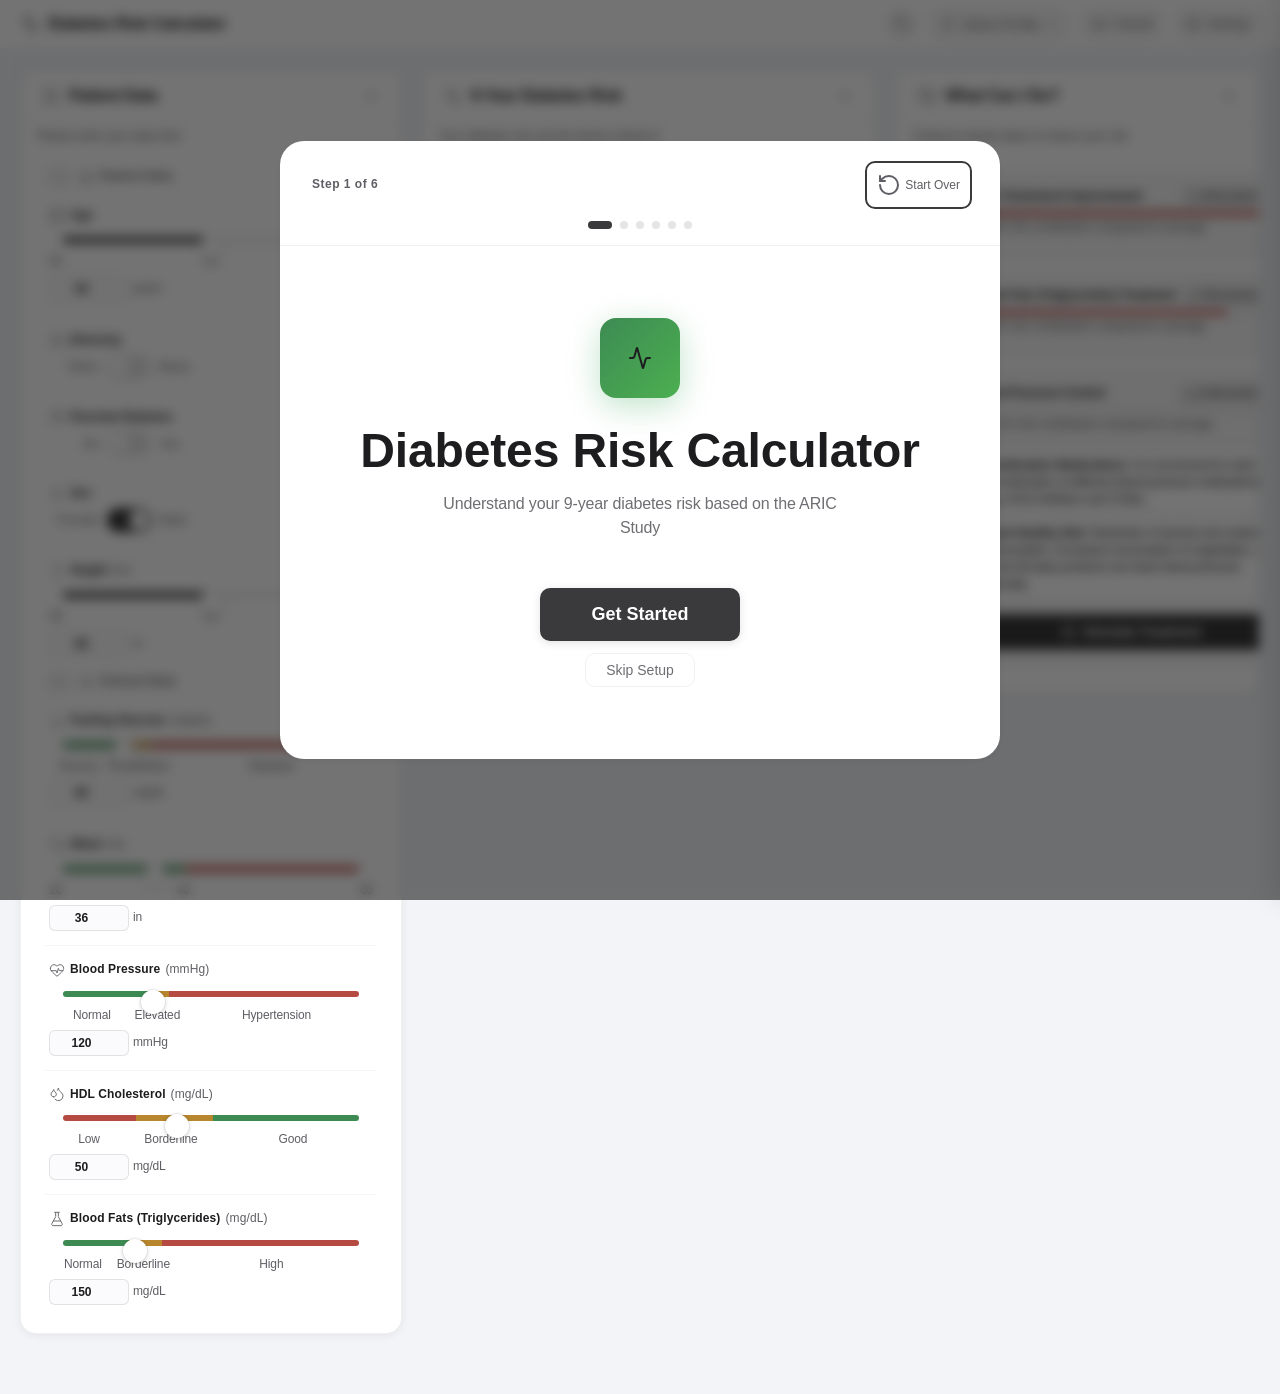
==== commit 3d85e4d1: "fix: resolve 30+ code review issues (C1-C3, H1-H10, M5-M9, M13, M18, M20) Critical fixes: - C1: Add " ====
--- a/index.html
+++ b/index.html
@@ -149,8 +149,8 @@
             <span class="settings-option-label" data-i18n="settings.units">Units</span>
             <div class="unit-toggle-nav settings-unit-toggle">
                 <span class="toggle-label-nav" id="unit-label-us">US</span>
-                <label class="toggle-switch-nav" aria-label="Switch between US and SI units">
-                    <input type="checkbox" id="unit-toggle" aria-checked="false">
+                <label class="toggle-switch-nav">
+                    <input type="checkbox" id="unit-toggle" aria-label="Switch between US and SI units" aria-checked="false">
                     <span class="toggle-track-nav"></span>
                 </label>
                 <span class="toggle-label-nav" id="unit-label-si">SI</span>
@@ -265,13 +265,13 @@
                         </label>
                     </div>
                     <div class="slider-wrapper">
-                        <input type="range" id="age-slider" min="20" max="80" value="50" step="1" class="slider" aria-label="Age slider">
+                        <input type="range" id="age-slider" min="20" max="80" value="50" step="1" class="slider" aria-label="Age slider" aria-describedby="age-unit">
                         <div class="slider-track-bg" id="age-track"><div class="slider-fill" id="age-fill"></div></div>
                     </div>
                     <div class="slider-labels slider-labels-numeric"><span>20</span><span>50</span><span>80</span></div>
                     <div class="factor-value-row">
-                        <input type="number" id="age-value" value="50" min="20" max="80" step="1" class="value-input" aria-label="Age in years">
-                        <span class="value-unit-label" data-i18n="units.years">years</span>
+                        <input type="number" id="age-value" value="50" min="20" max="80" step="1" class="value-input" aria-label="Age in years" aria-describedby="age-unit">
+                        <span class="value-unit-label" id="age-unit" data-i18n="units.years">years</span>
                         <span class="what-if-badge" id="what-if-age"></span>
                     </div>
                 </div>
@@ -283,7 +283,7 @@
                     </div>
                     <div class="toggle-group">
                         <span class="toggle-option" data-i18n="units.other">Other</span>
-                        <label class="toggle-switch"><input type="checkbox" id="race-toggle" aria-label="Toggle ethnicity" aria-checked="false"><span class="toggle-slider"></span></label>
+                        <label class="toggle-switch"><input type="checkbox" id="race-toggle" aria-label="Ethnicity: Other" aria-checked="false"><span class="toggle-slider"></span></label>
                         <span class="toggle-option" data-i18n="units.black">Black</span>
                     </div>
                 </div>
@@ -295,7 +295,7 @@
                     </div>
                     <div class="toggle-group">
                         <span class="toggle-option" data-i18n="units.no">No</span>
-                        <label class="toggle-switch"><input type="checkbox" id="parentHist-toggle" aria-label="Toggle parental diabetes history" aria-checked="false"><span class="toggle-slider"></span></label>
+                        <label class="toggle-switch"><input type="checkbox" id="parentHist-toggle" aria-label="Parental diabetes history: No" aria-checked="false"><span class="toggle-slider"></span></label>
                         <span class="toggle-option" data-i18n="units.yes">Yes</span>
                     </div>
                 </div>
@@ -307,7 +307,7 @@
                     </div>
                     <div class="toggle-group">
                         <span class="toggle-option" data-i18n="units.female">Female</span>
-                        <label class="toggle-switch"><input type="checkbox" id="sex-toggle" checked aria-label="Toggle sex" aria-checked="true"><span class="toggle-slider"></span></label>
+                        <label class="toggle-switch"><input type="checkbox" id="sex-toggle" checked aria-label="Sex: Male" aria-checked="true"><span class="toggle-slider"></span></label>
                         <span class="toggle-option" data-i18n="units.male">Male</span>
                     </div>
                 </div>
@@ -318,12 +318,12 @@
                         <label for="height-slider"><i data-lucide="move-vertical" class="lucide-icon ig-icon"></i> <span data-i18n="factors.height">Height</span> <span class="unit-label" id="height-unit">(in)</span></label>
                     </div>
                     <div class="slider-wrapper">
-                        <input type="range" id="height-slider" min="48" max="84" value="66" step="1" class="slider" aria-label="Height slider">
+                        <input type="range" id="height-slider" min="48" max="84" value="66" step="1" class="slider" aria-label="Height slider" aria-describedby="height-value-unit">
                         <div class="slider-track-bg"><div class="slider-fill" id="height-fill"></div></div>
                     </div>
                     <div class="slider-labels slider-labels-numeric"><span id="height-min">48</span><span id="height-mid">66</span><span id="height-max">84</span></div>
                     <div class="factor-value-row">
-                        <input type="number" id="height-value" value="66" min="48" max="84" step="1" class="value-input" aria-label="Height">
+                        <input type="number" id="height-value" value="66" min="48" max="84" step="1" class="value-input" aria-label="Height in inches" aria-describedby="height-value-unit">
                         <span class="value-unit-label" id="height-value-unit">in</span>
                         <span class="what-if-badge" id="what-if-height"></span>
                     </div>
@@ -354,7 +354,7 @@
                     <label for="fastGlu-slider"><i data-lucide="droplet" class="lucide-icon ig-icon"></i> <span data-i18n="factors.fastGlu">Fasting Glucose</span> <span class="unit-label" id="fastGlu-unit">(mg/dL)</span></label>
                 </div>
                 <div class="slider-wrapper">
-                    <input type="range" id="fastGlu-slider" min="50" max="300" value="95" step="1" class="slider" aria-label="Fasting glucose slider">
+                    <input type="range" id="fastGlu-slider" min="50" max="300" value="95" step="1" class="slider" aria-label="Fasting glucose slider" aria-describedby="fastGlu-value-unit">
                     <div class="slider-track-bg segmented" id="fastGlu-track">
                         <div class="slider-segment safe" style="--flex:50"></div>
                         <div class="slider-segment alert" style="--flex:25"></div>
@@ -363,7 +363,7 @@
                 </div>
                 <div class="slider-labels"><span style="--flex:50">Normal</span><span style="--flex:25">Prediabetes</span><span style="--flex:175">Diabetes</span></div>
                 <div class="factor-value-row">
-                    <input type="number" id="fastGlu-value" value="95" min="50" max="300" step="1" class="value-input" aria-label="Fasting glucose">
+                    <input type="number" id="fastGlu-value" value="95" min="50" max="300" step="1" class="value-input" aria-label="Fasting glucose in mg/dL" aria-describedby="fastGlu-value-unit">
                     <span class="value-unit-label" id="fastGlu-value-unit">mg/dL</span>
                     <span class="what-if-badge" id="what-if-fastGlu"></span>
                 </div>
@@ -375,7 +375,7 @@
                     <label for="waist-slider"><i data-lucide="ruler" class="lucide-icon ig-icon"></i> <span data-i18n="factors.waist">Waist</span> <span class="unit-label" id="waist-unit">(in)</span></label>
                 </div>
                 <div class="slider-wrapper">
-                    <input type="range" id="waist-slider" min="26" max="60" value="36" step="1" class="slider" aria-label="Waist circumference slider">
+                    <input type="range" id="waist-slider" min="26" max="60" value="36" step="1" class="slider" aria-label="Waist circumference slider" aria-describedby="waist-value-unit">
                     <div class="slider-track-bg segmented" id="waist-track">
                         <div class="slider-segment safe" style="--flex:14"></div>
                         <div class="slider-segment danger" style="--flex:20"></div>
@@ -383,7 +383,7 @@
                 </div>
                 <div class="slider-labels" id="waist-labels"><span style="--flex:14;text-align:left">26</span><span style="--flex:0;white-space:nowrap">43</span><span style="--flex:20;text-align:right">60</span></div>
                 <div class="factor-value-row">
-                    <input type="number" id="waist-value" value="36" min="26" max="60" step="1" class="value-input" aria-label="Waist circumference">
+                    <input type="number" id="waist-value" value="36" min="26" max="60" step="1" class="value-input" aria-label="Waist circumference in inches" aria-describedby="waist-value-unit">
                     <span class="value-unit-label" id="waist-value-unit">in</span>
                     <span class="what-if-badge" id="what-if-waist"></span>
                 </div>
@@ -395,7 +395,7 @@
                     <label for="sbp-slider"><i data-lucide="heart-pulse" class="lucide-icon ig-icon"></i> <span data-i18n="factors.sbp">Blood Pressure</span> <span class="unit-label">(mmHg)</span></label>
                 </div>
                 <div class="slider-wrapper">
-                    <input type="range" id="sbp-slider" min="80" max="220" value="120" step="1" class="slider" aria-label="Systolic blood pressure slider">
+                    <input type="range" id="sbp-slider" min="80" max="220" value="120" step="1" class="slider" aria-label="Systolic blood pressure slider" aria-describedby="sbp-unit">
                     <div class="slider-track-bg segmented" id="sbp-track">
                         <div class="slider-segment safe" style="--flex:40"></div>
                         <div class="slider-segment alert" style="--flex:10"></div>
@@ -404,8 +404,8 @@
                 </div>
                 <div class="slider-labels"><span style="--flex:40">Normal</span><span style="--flex:10">Elevated</span><span style="--flex:90">Hypertension</span></div>
                 <div class="factor-value-row">
-                    <input type="number" id="sbp-value" value="120" min="80" max="220" step="1" class="value-input" aria-label="Systolic blood pressure">
-                    <span class="value-unit-label">mmHg</span>
+                    <input type="number" id="sbp-value" value="120" min="80" max="220" step="1" class="value-input" aria-label="Systolic blood pressure in mmHg" aria-describedby="sbp-unit">
+                    <span class="value-unit-label" id="sbp-unit">mmHg</span>
                     <span class="what-if-badge" id="what-if-sbp"></span>
                 </div>
             </div>
@@ -416,7 +416,7 @@
                     <label for="cholHDL-slider"><i data-lucide="droplets" class="lucide-icon ig-icon"></i> <span data-i18n="factors.cholHDL">HDL Cholesterol</span> <span class="unit-label" id="cholHDL-unit">(mg/dL)</span></label>
                 </div>
                 <div class="slider-wrapper">
-                    <input type="range" id="cholHDL-slider" min="20" max="100" value="50" step="1" class="slider" aria-label="HDL cholesterol slider">
+                    <input type="range" id="cholHDL-slider" min="20" max="100" value="50" step="1" class="slider" aria-label="HDL cholesterol slider" aria-describedby="cholHDL-value-unit">
                     <div class="slider-track-bg segmented" id="cholHDL-track">
                         <div class="slider-segment danger" style="--flex:20"></div>
                         <div class="slider-segment alert" style="--flex:21"></div>
@@ -425,7 +425,7 @@
                 </div>
                 <div class="slider-labels"><span style="--flex:20">Low</span><span style="--flex:21">Borderline</span><span style="--flex:40">Good</span></div>
                 <div class="factor-value-row">
-                    <input type="number" id="cholHDL-value" value="50" min="20" max="100" step="1" class="value-input" aria-label="HDL cholesterol">
+                    <input type="number" id="cholHDL-value" value="50" min="20" max="100" step="1" class="value-input" aria-label="HDL cholesterol in mg/dL" aria-describedby="cholHDL-value-unit">
                     <span class="value-unit-label" id="cholHDL-value-unit">mg/dL</span>
                     <span class="what-if-badge" id="what-if-cholHDL"></span>
                 </div>
@@ -437,7 +437,7 @@
                     <label for="cholTri-slider"><i data-lucide="flask-conical" class="lucide-icon ig-icon"></i> <span data-i18n="factors.cholTri">Blood Fats (Triglycerides)</span> <span class="unit-label" id="cholTri-unit">(mg/dL)</span></label>
                 </div>
                 <div class="slider-wrapper">
-                    <input type="range" id="cholTri-slider" min="50" max="500" value="150" step="1" class="slider" aria-label="Triglycerides slider">
+                    <input type="range" id="cholTri-slider" min="50" max="500" value="150" step="1" class="slider" aria-label="Triglycerides slider" aria-describedby="cholTri-value-unit">
                     <div class="slider-track-bg segmented" id="cholTri-track">
                         <div class="slider-segment safe" style="--flex:100"></div>
                         <div class="slider-segment alert" style="--flex:50"></div>
@@ -446,7 +446,7 @@
                 </div>
                 <div class="slider-labels"><span style="--flex:100">Normal</span><span style="--flex:50">Borderline</span><span style="--flex:300">High</span></div>
                 <div class="factor-value-row">
-                    <input type="number" id="cholTri-value" value="150" min="50" max="500" step="1" class="value-input" aria-label="Triglycerides">
+                    <input type="number" id="cholTri-value" value="150" min="50" max="500" step="1" class="value-input" aria-label="Triglycerides in mg/dL" aria-describedby="cholTri-value-unit">
                     <span class="value-unit-label" id="cholTri-value-unit">mg/dL</span>
                     <span class="what-if-badge" id="what-if-cholTri"></span>
                 </div>
--- a/style.css
+++ b/style.css
@@ -50,7 +50,7 @@
     /* Text */
     --text-primary:     #1d1d1f;
     --text-secondary:   #6e6e73;
-    --text-tertiary:    #636369;
+    --text-tertiary:    #5e5e64;
     --text-on-primary:  #ffffff;
 
     /* Typography Scale – rem units for accessibility (1rem = 16px at browser default) */
@@ -66,10 +66,20 @@
     --text-hero:      3rem;      /* 48px – hero percentage display          */
 
     /* Line Heights */
+    --leading-none:   1;        /* Single-line elements, icons             */
     --leading-tight:   1.2;      /* Headings, compact numeric displays      */
-    --leading-snug:    1.4;      /* Labels, UI elements                     */
+    --leading-snug:    1.3;      /* Dense labels, compact text              */
+    --leading-default: 1.4;      /* Labels, UI elements (was --leading-snug)*/
     --leading-normal:  1.5;      /* General interface text                  */
+    --leading-comfort: 1.6;      /* Comfortable reading                    */
     --leading-relaxed: 1.65;     /* Body copy, descriptions                 */
+
+    /* Font Weights */
+    --weight-regular:  400;      /* Body text                               */
+    --weight-medium:   500;      /* Emphasized labels, secondary headings   */
+    --weight-semibold: 600;      /* Primary labels, button text              */
+    --weight-bold:     700;      /* Headings, strong emphasis                */
+    --weight-extrabold:800;      /* Hero displays                            */
 
     /* Backgrounds */
     --bg-page:        #f2f4f8;
@@ -85,14 +95,18 @@
     --shadow-glow:    0 0 0 3px rgba(58, 58, 60, 0.12);
 
     /* Radii - Standardized */
+    --radius-xs:      4px;     /* Minimal radius — tags, tiny elements */
     --radius-sm:      6px;     /* Small elements, buttons */
+    --radius-md:      8px;     /* Medium elements — tabs, dropdowns */
     --radius:         10px;    /* Default cards */
+    --radius-12:      12px;    /* Cards, dropdowns */
     --radius-lg:      16px;    /* Large cards, panels */
     --radius-xl:      24px;    /* Modals, large containers */
+    --radius-pill:    999px;   /* Pill/chip shapes */
     --radius-full:    50%;     /* Circular elements */
 
     /* Layout */
-    --content-padding: 20px;
+    --content-padding: var(--space-5);
     --grid-gap:       20px;
 
     /* Transitions - Smooth, not bouncy */
@@ -135,6 +149,27 @@
     --bg-active:       rgba(0, 0, 0, 0.12);    /* active/pressed state background */
     --bg-nav:          rgba(255, 255, 255, 0.98); /* navigation bar background */
     --accent-gold:     #ffc832;                   /* active dark-mode toggle gold */
+    --accent-gold-glow: rgba(255, 200, 50, 0.15); /* gold glow background */
+
+    /* Component Shadows - Specialized */
+    --shadow-thumb:        0 1px 4px rgba(0, 0, 0, 0.2), 0 0 0 1px rgba(0, 0, 0, 0.04);
+    --shadow-thumb-hover:  0 2px 8px rgba(0, 0, 0, 0.25), 0 0 0 1px rgba(0, 0, 0, 0.06);
+    --shadow-thumb-focus:  0 1px 4px rgba(0, 0, 0, 0.2), 0 0 0 3px rgba(58, 58, 60, 0.25);
+    --shadow-toggle-knob:  0 1px 3px rgba(0, 0, 0, 0.15);
+    --shadow-hover:       0 2px 8px rgba(0, 0, 0, 0.10);
+    --shadow-marker:      0 1px 4px rgba(0, 0, 0, 0.14);
+    --shadow-dropdown:    0 8px 30px rgba(0, 0, 0, 0.12);
+    --shadow-tutorial:    0 4px 24px rgba(0, 0, 0, 0.18);
+    --shadow-drawer:      -4px 0 24px rgba(0, 0, 0, 0.12);
+    --shadow-safe:        0 8px 32px rgba(48, 161, 78, 0.30);
+
+    /* Overlays */
+    --overlay-bg:        rgba(0, 0, 0, 0.20);
+    --overlay-modal:     rgba(0, 0, 0, 0.50);
+    --overlay-landing:   rgba(0, 0, 0, 0.55);
+
+    /* Tinted backgrounds */
+    --danger-tint:       rgba(196, 61, 53, 0.08);
 }
 
 /* Utility: Visually Hidden - keeps element in DOM for camera capture but hides visually */
@@ -166,6 +201,7 @@
 
 html {
     scroll-behavior: smooth;
+    scroll-padding-top: 56px; /* top-nav min-height (48px) + border + breathing room */
     -webkit-font-smoothing: antialiased;
     -moz-osx-font-smoothing: grayscale;
 }
@@ -174,7 +210,7 @@
     font-family: 'Plus Jakarta Sans', -apple-system, BlinkMacSystemFont, 'Helvetica Neue', sans-serif;
     background: var(--bg-page);
     color: var(--text-primary);
-    line-height: 1.65;
+    line-height: var(--leading-relaxed);
     font-size: var(--text-sm);
     letter-spacing: -0.01em;
     min-height: 100vh;
@@ -207,9 +243,9 @@
 .nav-brand {
     display: flex;
     align-items: center;
-    gap: 8px;
+    gap: var(--space-2);
     font-size: var(--text-base);
-    font-weight: 600;
+    font-weight: var(--weight-semibold);
     letter-spacing: -0.025em;
     color: var(--text-primary);
     margin: 0; /* Reset h1 default */
@@ -224,7 +260,7 @@
 .nav-actions {
     display: flex;
     align-items: center;
-    gap: 12px;
+    gap: var(--space-3);
 }
 
 /* Unit toggle in nav */
@@ -239,13 +275,13 @@
 
 .toggle-label-nav {
     font-size: var(--text-xs);
-    font-weight: 500;
+    font-weight: var(--weight-medium);
     color: var(--text-tertiary);
     transition: color 0.2s;
 }
 
 .toggle-label-nav:first-child {
-    font-weight: 600;
+    font-weight: var(--weight-semibold);
     color: var(--text-primary);
 }
 
@@ -280,8 +316,8 @@
     bottom: 2px;
     background: var(--bg-card);
     transition: transform 0.3s var(--ease-smooth);
-    border-radius: 50%;
-    box-shadow: 0 1px 3px rgba(0, 0, 0, 0.15);
+    border-radius: var(--radius-full);
+    box-shadow: var(--shadow-toggle-knob);
 }
 
 .toggle-switch-nav input:checked + .toggle-track-nav {
@@ -299,7 +335,7 @@
     width: 32px;
     height: 32px;
     border: none;
-    border-radius: 50%;
+    border-radius: var(--radius-full);
     background: var(--bg-subtle);
     color: var(--text-secondary);
     cursor: pointer;
@@ -323,16 +359,16 @@
 
 .risk-number {
     font-size: var(--text-hero);
-    font-weight: 800;
+    font-weight: var(--weight-extrabold);
     letter-spacing: -0.04em;
-    line-height: 1;
+    line-height: var(--leading-none);
     transition: color 0.4s var(--ease-smooth);
     color: var(--safe);
 }
 
 .risk-unit {
     font-size: var(--text-lg);
-    font-weight: 600;
+    font-weight: var(--weight-semibold);
     transition: color 0.4s var(--ease-smooth);
     color: var(--safe);
     margin-left: 2px;
@@ -347,7 +383,7 @@
 .risk-bar-track {
     position: relative;
     height: 7px;
-    border-radius: 4px;
+    border-radius: var(--radius-xs);
     background: linear-gradient(90deg,
         var(--safe)    0%,
         var(--alert)  33%,
@@ -364,10 +400,10 @@
     transform: translate(-50%, -50%);
     width: 12px;
     height: 12px;
-    border-radius: 50%;
+    border-radius: var(--radius-full);
     background: var(--bg-card);
     border: 2px solid var(--safe);
-    box-shadow: 0 1px 4px rgba(0, 0, 0, 0.14);
+    box-shadow: var(--shadow-marker);
     transition: left 0.5s var(--ease-out), border-color 0.4s var(--ease-smooth);
     z-index: 2;
 }
@@ -377,7 +413,7 @@
     justify-content: space-between;
     margin-top: 5px;
     font-size: var(--text-2xs);
-    font-weight: 500;
+    font-weight: var(--weight-medium);
     letter-spacing: 0.01em;
     color: var(--text-secondary);
 }
@@ -385,17 +421,17 @@
 .hero-subtitle {
     font-size: var(--text-xs);
     color: var(--text-tertiary);
-    margin-top: 4px;
+    margin-top: var(--space-1);
 }
 
 /* Icon Array (Pictograph) */
 .icon-array-container {
     display: grid;
     grid-template-columns: repeat(10, 1fr);
-    gap: 4px;
+    gap: var(--space-1);
     margin: 12px auto;
     width: fit-content;
-    padding: 16px;
+    padding: var(--space-4);
     background: var(--bg-elevated);
     border-radius: var(--radius);
 }
@@ -406,7 +442,7 @@
     display: flex;
     align-items: center;
     justify-content: center;
-    border-radius: 50%;
+    border-radius: var(--radius-full);
     background: var(--bg-neutral);
     transition: background 0.3s var(--ease-smooth), transform 0.2s var(--ease-smooth);
     cursor: default;
@@ -426,7 +462,7 @@
     color: var(--text-secondary);
     margin: 8px 0 12px;
     text-align: center;
-    font-weight: 500;
+    font-weight: var(--weight-medium);
 }
 
 /* What does that mean — styled like treatment-reduction-badge but borderless and white bg */
@@ -439,7 +475,7 @@
     width: 100%;
     padding: 8px 14px;
     font-size: var(--text-ui);
-    font-weight: 600;
+    font-weight: var(--weight-semibold);
     color: var(--text-secondary);
     background: var(--bg-card);
     border: none;
@@ -502,7 +538,7 @@
     justify-content: space-between;
     padding: 8px 18px;
     font-size: var(--text-xs);
-    font-weight: 600;
+    font-weight: var(--weight-semibold);
     text-transform: none;
     letter-spacing: 0.01em;
     color: var(--text-tertiary);
@@ -582,10 +618,11 @@
 .panel-header-bar {
     display: flex;
     align-items: center;
-    gap: 8px;
+    gap: var(--space-2);
     padding: 12px 20px;
-    border-bottom: 1px solid rgba(0, 0, 0, 0.05);
+    border-bottom: 1px solid var(--border);
     background: transparent;
+    scroll-margin-top: 56px;
 }
 
 .panel-header-bar .lucide-icon {
@@ -596,7 +633,7 @@
 
 .panel-header-bar h2 {
     font-size: var(--text-base);
-    font-weight: 700;
+    font-weight: var(--weight-bold);
     letter-spacing: -0.02em;
     color: var(--text-primary);
     margin: 0;
@@ -685,7 +722,7 @@
     color: var(--text-tertiary);
     margin: 5px 0 5px 0;
     padding: 0 16px;
-    font-weight: 400;
+    font-weight: var(--weight-regular);
 }
 
 
@@ -712,13 +749,13 @@
     align-items: center;
     gap: 6px;
     font-size: var(--text-xs);
-    font-weight: 700;
+    font-weight: var(--weight-bold);
     letter-spacing: 0.03em;
     color: var(--text-tertiary);
     padding: 8px 0 6px;
-    margin-top: 4px;
+    margin-top: var(--space-1);
     border-bottom: 1px solid var(--border);
-    margin-bottom: 8px;
+    margin-bottom: var(--space-2);
 }
 
 .input-section-label .lucide-icon {
@@ -728,7 +765,7 @@
 .input-section-label.modifiable {
     color: var(--text-tertiary);
     border-bottom-color: var(--border);
-    margin-top: 12px;
+    margin-top: var(--space-3);
 }
 
 
@@ -738,7 +775,7 @@
 
 .input-group {
     padding: 10px 4px;
-    border-bottom: 1px solid rgba(0, 0, 0, 0.04);
+    border-bottom: 1px solid var(--bg-subtle);
 }
 
 .input-group:last-child {
@@ -767,7 +804,7 @@
     align-items: center;
     gap: 5px;
     font-size: var(--text-xs);
-    font-weight: 600;
+    font-weight: var(--weight-semibold);
     letter-spacing: 0.01em;
     color: var(--text-primary);
     cursor: pointer;
@@ -782,7 +819,7 @@
 .ig-icon.icon-safe   { color: var(--safe); }
 
 .unit-label {
-    font-weight: 400;
+    font-weight: var(--weight-regular);
     color: var(--text-tertiary);
     font-size: var(--text-xs);
 }
@@ -820,16 +857,16 @@
     appearance: none;
     width: 24px;
     height: 24px;
-    border-radius: 50%;
+    border-radius: var(--radius-full);
     background: var(--bg-card);
     cursor: pointer;
-    box-shadow: 0 1px 4px rgba(0, 0, 0, 0.2), 0 0 0 1px rgba(0, 0, 0, 0.04);
+    box-shadow: var(--shadow-thumb);
     border: none;
     transition: box-shadow 0.15s var(--ease-smooth), transform 0.15s var(--ease-smooth);
 }
 
 .slider::-webkit-slider-thumb:hover {
-    box-shadow: 0 2px 8px rgba(0, 0, 0, 0.25), 0 0 0 1px rgba(0, 0, 0, 0.06);
+    box-shadow: var(--shadow-thumb-hover);
     transform: scale(1.03);
 }
 
@@ -840,10 +877,10 @@
 .slider::-moz-range-thumb {
     width: 24px;
     height: 24px;
-    border-radius: 50%;
+    border-radius: var(--radius-full);
     background: var(--bg-card);
     cursor: pointer;
-    box-shadow: 0 1px 4px rgba(0, 0, 0, 0.2), 0 0 0 1px rgba(0, 0, 0, 0.04);
+    box-shadow: var(--shadow-thumb);
     border: none;
 }
 
@@ -853,7 +890,7 @@
     left: 14px;
     right: 14px;
     height: 6px;
-    border-radius: 3px;
+    border-radius: var(--radius-xs);
     background: var(--border);
     overflow: clip;
     pointer-events: none;
@@ -879,7 +916,7 @@
 .slider-fill {
     height: 100%;
     background: var(--blue);
-    border-radius: 3px;
+    border-radius: var(--radius-xs);
     transition: transform 0.1s var(--ease-smooth);
     transform-origin: left;
     transform: scaleX(0);
@@ -900,7 +937,7 @@
     display: flex;
     margin-top: 2px;
     font-size: var(--text-xs);
-    font-weight: 500;
+    font-weight: var(--weight-medium);
     color: var(--text-tertiary);
 }
 
@@ -930,7 +967,7 @@
     border: 1px solid var(--border-strong);
     border-radius: var(--radius-sm);
     font-size: var(--text-xs);
-    font-weight: 600;
+    font-weight: var(--weight-semibold);
     text-align: center;
     background: var(--bg-elevated);
     transition: border-color 0.2s, box-shadow 0.2s;
@@ -946,7 +983,7 @@
 .value-unit-label {
     font-size: var(--text-xs);
     color: var(--text-tertiary);
-    font-weight: 500;
+    font-weight: var(--weight-medium);
 }
 
 
@@ -957,12 +994,12 @@
 .toggle-group {
     display: flex;
     align-items: center;
-    gap: 8px;
+    gap: var(--space-2);
 }
 
 .toggle-option {
     font-size: var(--text-ui);
-    font-weight: 500;
+    font-weight: var(--weight-medium);
     color: var(--text-secondary);
     min-width: 50px;
 }
@@ -996,7 +1033,7 @@
     inset: 0;
     background: var(--border-strong);
     transition: background 0.3s;
-    border-radius: 24px;
+    border-radius: var(--radius-xl);
 }
 
 .toggle-slider::before {
@@ -1008,8 +1045,8 @@
     bottom: 2px;
     background: var(--bg-card);
     transition: transform 0.3s var(--ease-smooth);
-    border-radius: 50%;
-    box-shadow: 0 1px 3px rgba(0, 0, 0, 0.15);
+    border-radius: var(--radius-full);
+    box-shadow: var(--shadow-toggle-knob);
 }
 
 .toggle-switch input:checked + .toggle-slider {
@@ -1033,9 +1070,9 @@
 .what-if-badge {
     display: inline-block;
     font-size: var(--text-xs);
-    font-weight: 600;
+    font-weight: var(--weight-semibold);
     padding: 1px 6px;
-    border-radius: 5px;
+    border-radius: var(--radius-sm);
     margin-left: auto;
     min-width: 0;
     opacity: 0;
@@ -1099,14 +1136,14 @@
     padding: 8px 12px;
     border-radius: var(--radius-sm);
     font-size: var(--text-xs);
-    font-weight: 400;
+    font-weight: var(--weight-regular);
     white-space: normal;
     max-width: 200px;
     width: 200px;
     text-align: left;
     box-shadow: var(--shadow);
     z-index: var(--z-fixed);
-    line-height: 1.4;
+    line-height: var(--leading-default);
     pointer-events: none;
 }
 
@@ -1132,7 +1169,7 @@
     background: transparent;    /* statt var(--bg-elevated) */
     border-radius: 0;           /* statt var(--radius) */
     padding: 0 0 16px 0;        /* statt 16px */
-    margin-bottom: 16px;
+    margin-bottom: var(--space-4);
     border: none;               /* statt 1px solid var(--border) */
     border-bottom: 1px solid var(--border);
 }
@@ -1144,16 +1181,16 @@
 
 .center-card h3 {
     font-size: var(--text-sm);
-    font-weight: 600;
-    color: var(--text-primary);
-    margin-bottom: 4px;
+    font-weight: var(--weight-semibold);
+    color: var(--text-primary);
+    margin-bottom: var(--space-1);
 }
 
 .center-card .card-desc {
     font-size: var(--text-xs);
     color: var(--text-tertiary);
-    line-height: 1.4;
-    margin-bottom: 12px;
+    line-height: var(--leading-default);
+    margin-bottom: var(--space-3);
 }
 
 /* Contribution chart */
@@ -1188,12 +1225,12 @@
 .contrib-header {
     display: flex;
     align-items: center;
-    gap: 8px;
+    gap: var(--space-2);
     margin-bottom: 6px;
     padding: 6px 4px;
-    border-top: 1px solid rgba(0, 0, 0, 0.06);
+    border-top: 1px solid var(--border);
     font-size: var(--text-xs);
-    font-weight: 500;
+    font-weight: var(--weight-medium);
     overflow: visible;
 }
 
@@ -1216,7 +1253,7 @@
     display: grid;
     grid-template-columns: 1fr auto 1fr;
     align-items: center;
-    gap: 4px;
+    gap: var(--space-1);
     overflow: visible;
 }
 
@@ -1224,14 +1261,14 @@
     text-align: left;
     color: var(--text-secondary);
     white-space: normal;
-    line-height: 1.2;
+    line-height: var(--leading-tight);
     transform: translateX(-35px);
 }
 
 @media (max-width: 768px) {
     .contrib-header {
         padding: 6px 0;
-        gap: 4px;
+        gap: var(--space-1);
     }
 
     .contrib-header-left {
@@ -1301,7 +1338,7 @@
     text-align: right;
     color: var(--text-secondary);
     white-space: normal;
-    line-height: 1.2;
+    line-height: var(--leading-tight);
     transform: translateX(35px);
 }
 
@@ -1329,29 +1366,44 @@
 /* Contribution row — hover/click interaction */
 .contrib-row {
     position: relative;
+    border-radius: var(--radius-sm);
+}
+
+.contrib-row-trigger {
+    display: block;
+    width: 100%;
+    padding: 0;
+    border: none;
+    background: none;
     cursor: pointer;
+    text-align: left;
+    color: inherit;
+    font: inherit;
     border-radius: var(--radius-sm);
     transition: background 0.15s var(--ease-smooth);
 }
 
-.contrib-row:hover {
-    background: rgba(0, 0, 0, 0.025);
-}
-
-.contrib-row:focus-visible {
+.contrib-row-trigger:hover {
+    background: var(--bg-subtle);
+}
+
+.contrib-row-trigger:focus-visible {
     outline: 2px solid var(--primary);
     outline-offset: 2px;
 }
 
+.contrib-row.expanded .contrib-row-trigger {
+    background: var(--bg-elevated);
+}
+
 .contrib-row.expanded {
-    background: var(--bg-elevated);
     margin-bottom: 6px;
 }
 
 .contrib-row-inner {
     display: flex;
     align-items: center;
-    gap: 8px;
+    gap: var(--space-2);
     padding: 9px 4px;
 }
 
@@ -1362,7 +1414,7 @@
 
 .contrib-row-label {
     font-size: var(--text-xs);
-    font-weight: 500;
+    font-weight: var(--weight-medium);
     color: var(--text-secondary);
 }
 
@@ -1402,7 +1454,7 @@
 .contrib-bar-fill {
     height: 16px;
     width: 100%;
-    border-radius: 5px;
+    border-radius: var(--radius-sm);
     transition: transform 0.4s var(--ease-out);
     transform-origin: left;
     transform: scaleX(0);
@@ -1437,8 +1489,8 @@
 
 .contrib-value-pct {
     font-size: var(--text-xs);
-    font-weight: 700;
-    line-height: 1.2;
+    font-weight: var(--weight-bold);
+    line-height: var(--leading-tight);
 }
 
 .value-positive .contrib-value-pct {
@@ -1466,10 +1518,139 @@
     display: block;
 }
 
+/* ─── Causality Chain (EID KBB) ────────────────────────────────────── */
+.btn-show-causality {
+    display: inline-flex;
+    align-items: center;
+    gap: 6px;
+    margin-top: 10px;
+    padding: 6px 12px;
+    background: var(--bg-card, #fff);
+    border: 1px solid var(--border);
+    border-radius: 6px;
+    color: var(--text-secondary);
+    font-family: inherit;
+    font-size: var(--text-xs);
+    font-weight: 500;
+    cursor: pointer;
+    transition: background 0.2s ease, border-color 0.2s ease, color 0.2s ease;
+}
+
+.btn-show-causality:hover {
+    background: rgba(0, 0, 0, 0.04);
+    border-color: rgba(0, 0, 0, 0.2);
+    color: var(--text-primary);
+}
+
+.btn-show-causality .lucide-icon {
+    width: 14px;
+    height: 14px;
+}
+
+.causality-chain-inline {
+    display: none;
+    margin-top: 10px;
+    padding: 10px 12px;
+    background: rgba(0, 0, 0, 0.02);
+    border-radius: 6px;
+    border: 1px solid var(--border);
+}
+
+.causality-chain-inline.visible {
+    display: block;
+    animation: chainFadeIn 0.25s ease;
+}
+
+@keyframes chainFadeIn {
+    from { opacity: 0; transform: translateY(-4px); }
+    to   { opacity: 1; transform: translateY(0); }
+}
+
+.chain-title {
+    font-size: var(--text-xs);
+    font-weight: 600;
+    color: var(--text-tertiary);
+    text-transform: uppercase;
+    letter-spacing: 0.04em;
+    margin-bottom: 8px;
+}
+
+.chain-nodes-row {
+    display: flex;
+    flex-wrap: wrap;
+    align-items: center;
+    gap: 6px;
+}
+
+.chain-node {
+    padding: 5px 10px;
+    background: var(--bg-card, #fff);
+    border: 1px solid var(--border);
+    border-radius: 4px;
+    font-size: var(--text-xs);
+    font-weight: 500;
+    color: var(--text-secondary);
+    white-space: nowrap;
+}
+
+.chain-node.risk-node {
+    font-weight: 700;
+    color: var(--text-primary);
+    background: rgba(0, 0, 0, 0.04);
+    border-color: rgba(0, 0, 0, 0.18);
+}
+
+.chain-node:last-of-type {
+    font-weight: 600;
+    color: var(--danger, #c43d35);
+    border-color: rgba(196, 61, 53, 0.3);
+    background: rgba(196, 61, 53, 0.04);
+}
+
+.chain-arrow {
+    color: var(--text-tertiary);
+    font-size: var(--text-sm);
+    font-weight: 600;
+    line-height: 1;
+    flex-shrink: 0;
+}
+
+/* Dark mode */
+.dark .btn-show-causality {
+    background: rgba(255, 255, 255, 0.04);
+    border-color: rgba(255, 255, 255, 0.12);
+}
+
+.dark .btn-show-causality:hover {
+    background: rgba(255, 255, 255, 0.08);
+    border-color: rgba(255, 255, 255, 0.2);
+}
+
+.dark .causality-chain-inline {
+    background: rgba(255, 255, 255, 0.03);
+    border-color: rgba(255, 255, 255, 0.08);
+}
+
+.dark .chain-node {
+    background: rgba(255, 255, 255, 0.04);
+    border-color: rgba(255, 255, 255, 0.1);
+}
+
+.dark .chain-node.risk-node {
+    background: rgba(255, 255, 255, 0.08);
+    border-color: rgba(255, 255, 255, 0.22);
+}
+
+.dark .chain-node:last-of-type {
+    color: #ff6b6b;
+    background: rgba(255, 107, 107, 0.08);
+    border-color: rgba(255, 107, 107, 0.3);
+}
+
 .contrib-detail-pct {
     display: block;
     font-size: var(--text-sm);
-    font-weight: 700;
+    font-weight: var(--weight-bold);
     letter-spacing: -0.02em;
     margin-bottom: 5px;
     text-align: center;
@@ -1486,7 +1667,7 @@
 .contrib-detail-text {
     font-size: var(--text-xs);
     color: var(--text-secondary);
-    line-height: 1.65;
+    line-height: var(--leading-relaxed);
     margin: 0;
 }
 
@@ -1504,14 +1685,14 @@
 #dynamic-treatments {
     display: flex;
     flex-direction: column;
-    gap: 12px;
+    gap: var(--space-3);
 }
 
 .treatment-ok {
     display: flex;
     align-items: center;
-    gap: 12px;
-    padding: 16px;
+    gap: var(--space-3);
+    padding: var(--space-4);
     background: var(--safe-light);
     border-radius: var(--radius);
 }
@@ -1526,7 +1707,7 @@
     font-size: var(--text-ui);
     color: var(--text-secondary);
     margin: 0;
-    line-height: 1.4;
+    line-height: var(--leading-default);
 }
 
 /* ============================================
@@ -1566,7 +1747,7 @@
 .factor-header {
     display: flex;
     align-items: center;
-    gap: 8px;
+    gap: var(--space-2);
     margin-bottom: 10px;
 }
 
@@ -1580,7 +1761,7 @@
 
 .factor-header h5 {
     font-size: var(--text-sm);
-    font-weight: 600;
+    font-weight: var(--weight-semibold);
     color: var(--text-primary);
     margin: 0;
 }
@@ -1599,7 +1780,7 @@
     background: var(--bg-card);
     border-radius: var(--radius-sm);
     font-size: var(--text-xs);
-    line-height: 1.45;
+    line-height: var(--leading-default);
     border: 1px solid var(--border);
 }
 
@@ -1636,19 +1817,16 @@
     border: 1px solid var(--border);
     border-radius: var(--radius);
     background: var(--bg-card);
-    margin-bottom: 12px;
+    margin-bottom: var(--space-3);
     overflow: clip;
+    box-shadow: var(--shadow-sm);
     transition: box-shadow 0.2s var(--ease-smooth);
 }
 
-.risk-field {
-    box-shadow: 0 1px 4px rgba(0, 0, 0, 0.03);
-}
-
 .risk-field-summary {
     display: flex;
     align-items: center;
-    gap: 12px;
+    gap: var(--space-3);
     padding: 14px 18px;
 }
 
@@ -1665,7 +1843,7 @@
 .risk-field-title {
     flex: 1;
     font-size: var(--text-ui);
-    font-weight: 600;
+    font-weight: var(--weight-semibold);
     color: var(--text-secondary);
     letter-spacing: 0.04em;
 }
@@ -1674,7 +1852,7 @@
 .risk-field-title--two-line {
     flex: unset;
     text-align: center;
-    line-height: 1.4;
+    line-height: var(--leading-default);
 }
 
 /* ─── Risk Value Group: number + context stacked ─── */
@@ -1695,28 +1873,28 @@
     display: inline-flex;
     align-items: baseline;
     gap: 1px;
-    line-height: 1;
+    line-height: var(--leading-none);
 }
 
 .risk-field-value .risk-number {
     font-size: var(--text-2xl);
-    font-weight: 600;
-    line-height: 1;
+    font-weight: var(--weight-semibold);
+    line-height: var(--leading-none);
     letter-spacing: -0.02em;
 }
 
 .risk-field-value .risk-unit {
     font-size: var(--text-md);
-    font-weight: 500;
+    font-weight: var(--weight-medium);
     color: var(--text-tertiary);
 }
 
 .risk-value-context {
     font-size: var(--text-2xs);
-    font-weight: 500;
+    font-weight: var(--weight-medium);
     letter-spacing: 0.04em;
     color: var(--text-secondary);
-    line-height: 1;
+    line-height: var(--leading-none);
 }
 
 
@@ -1735,7 +1913,7 @@
 .chosen-treatments-list {
     display: flex;
     flex-direction: column;
-    gap: 8px;
+    gap: var(--space-2);
     width: 100%;
 }
 
@@ -1768,7 +1946,7 @@
 .chosen-treatment-title {
     flex: 1;
     font-size: var(--text-sm);
-    font-weight: 500;
+    font-weight: var(--weight-medium);
     color: var(--text-primary);
 }
 
@@ -1778,11 +1956,11 @@
     gap: 6px;
     padding: 10px 16px;
     font-size: var(--text-ui);
-    font-weight: 700;
+    font-weight: var(--weight-bold);
     color: var(--text-on-primary);
     background: var(--primary);
     border: none;
-    border-radius: 10px;
+    border-radius: var(--radius);
     cursor: pointer;
     transition: transform 0.25s var(--ease-smooth), box-shadow 0.25s var(--ease-smooth), background-color 0.25s var(--ease-smooth);
     letter-spacing: -0.01em;
@@ -1793,7 +1971,7 @@
 
 .btn-undo-treatment:hover:not(:disabled) {
     transform: translateY(-1px);
-    box-shadow: 0 2px 8px rgba(0, 0, 0, 0.1);
+    box-shadow: var(--shadow-hover);
 }
 
 .btn-undo-treatment:active:not(:disabled) {
@@ -1818,7 +1996,7 @@
     border-radius: var(--radius);
     background: var(--bg-card);
     padding: 16px 16px 14px;
-    box-shadow: 0 1px 4px rgba(0, 0, 0, 0.04);
+    box-shadow: var(--shadow-sm);
 }
 
 /* ─── Simulation risk card: centered single value ─── */
@@ -1828,16 +2006,16 @@
     align-items: center;
     gap: 6px;
     padding: 20px 18px 18px;
-    margin-bottom: 12px;
+    margin-bottom: var(--space-3);
 }
 
 .sim-risk-label {
     font-size: var(--text-ui);
-    font-weight: 600;
+    font-weight: var(--weight-semibold);
     color: var(--text-secondary);
     letter-spacing: 0.04em;
     text-align: center;
-    line-height: 1.4;
+    line-height: var(--leading-default);
 }
 
 /* Treatment risk reduction badge (total reduction in simulation-results) */
@@ -1846,7 +2024,7 @@
     width: 100%;
     padding: 6px 10px;
     font-size: var(--text-ui);
-    font-weight: 600;
+    font-weight: var(--weight-semibold);
     color: var(--text-secondary);
     background: var(--bg-card);
     border: 1px solid var(--border-strong);
@@ -1858,14 +2036,14 @@
 /* Per-treatment reduction pill inside chosen-treatment-item */
 .chosen-treatment-reduction {
     margin-left: auto;
-    margin-right: 8px;
+    margin-right: var(--space-2);
     padding: 2px 7px;
     font-size: var(--text-xs);
-    font-weight: 600;
+    font-weight: var(--weight-semibold);
     color: var(--safe);
     background: var(--safe-light);
     border: 1px solid var(--safe-border);
-    border-radius: 999px;
+    border-radius: var(--radius-pill);
     white-space: nowrap;
     flex-shrink: 0;
 }
@@ -1873,7 +2051,7 @@
 /* ─── Contributing Factors Title ─── */
 .contributing-factors-title {
     font-size: var(--text-md);
-    font-weight: 600;
+    font-weight: var(--weight-semibold);
     color: var(--text-primary);
     margin: 20px 0 12px 0;
     padding: 0 4px;
@@ -1914,8 +2092,8 @@
 
 @media (max-width: 768px) {
     :root {
-        --content-padding: 12px;
-        --grid-gap: 12px;
+        --content-padding: var(--space-3);
+        --grid-gap: var(--space-3);
     }
 
     .main-grid {
@@ -1968,19 +2146,9 @@
    ============================================ */
 
 /* Keep normal spacing so the Risk Factors panel is not over-compressed */
-.risk-number {
-    font-size: var(--text-hero);
-}
-
-.risk-unit {
-    font-size: var(--text-lg);
-}
-
 .main-grid {
     height: auto;
     min-height: 0;
-    padding: 20px var(--content-padding) 60px;
-    align-items: start;
 }
 
 /* Panels grow naturally with content; page handles scrolling */
@@ -2000,10 +2168,6 @@
     min-height: 0;
 }
 
-.panel-header-bar {
-    padding: 12px 20px;
-}
-
 .col-step-label {
     padding: 6px 16px;
     font-size: var(--text-xs);
@@ -2014,7 +2178,8 @@
     display: flex;
     align-items: center;
     gap: 6px;
-    margin-bottom: 4px;
+    margin-bottom: var(--space-1);
+    scroll-margin-top: 56px;
 }
 
 .section-collapse-header .section-collapse-btn {
@@ -2044,7 +2209,7 @@
     padding: 0;
     background: var(--bg-subtle);
     border: none;
-    border-radius: 6px;
+    border-radius: var(--radius-sm);
     cursor: pointer;
     transition: background 0.2s;
     flex-shrink: 0;
@@ -2093,9 +2258,9 @@
     font-size: var(--text-xs);
     color: var(--text-secondary);
     border: 1px solid var(--border);
-    margin-bottom: 8px;
-    line-height: 1.6;
-    font-weight: 500;
+    margin-bottom: var(--space-2);
+    line-height: var(--leading-comfort);
+    font-weight: var(--weight-medium);
 }
 
 .section-summary.visible {
@@ -2112,7 +2277,7 @@
 
 .model-tabs {
     display: flex;
-    gap: 4px;
+    gap: var(--space-1);
     padding: 0 0 12px;
     border-bottom: 1px solid var(--border);
     margin-bottom: 14px;
@@ -2122,11 +2287,11 @@
     flex: 1;
     padding: 8px 10px;
     font-size: var(--text-xs);
-    font-weight: 600;
+    font-weight: var(--weight-semibold);
     color: var(--text-tertiary);
     background: var(--bg-disabled);
     border: 1px solid transparent;
-    border-radius: 8px;
+    border-radius: var(--radius-md);
     cursor: pointer;
     transition: color 0.2s var(--ease-smooth), background-color 0.2s var(--ease-smooth), border-color 0.2s var(--ease-smooth);
     text-align: center;
@@ -2142,7 +2307,7 @@
     color: var(--primary);
     background: var(--primary-light);
     border-color: var(--primary-glow);
-    font-weight: 700;
+    font-weight: var(--weight-bold);
 }
 
 
@@ -2174,11 +2339,11 @@
 }
 
 .input-label-row {
-    margin-bottom: 4px;
+    margin-bottom: var(--space-1);
 }
 
 .factor-value-row {
-    margin-top: 4px;
+    margin-top: var(--space-1);
 }
 
 .slider-wrapper {
@@ -2230,11 +2395,11 @@
 }
 
 .slider:focus-visible::-webkit-slider-thumb {
-    box-shadow: 0 1px 4px rgba(0, 0, 0, 0.2), 0 0 0 3px rgba(58, 58, 60, 0.25);
+    box-shadow: var(--shadow-thumb-focus);
 }
 
 .slider:focus-visible::-moz-range-thumb {
-    box-shadow: 0 1px 4px rgba(0, 0, 0, 0.2), 0 0 0 3px rgba(58, 58, 60, 0.25);
+    box-shadow: var(--shadow-thumb-focus);
 }
 
 /* Circular buttons: circular focus ring */
@@ -2242,7 +2407,7 @@
 .btn-dark-mode:focus-visible {
     outline: 2px solid var(--primary);
     outline-offset: 2px;
-    border-radius: 50%;
+    border-radius: var(--radius-full);
 }
 
 /* Standard buttons */
@@ -2288,10 +2453,10 @@
 .treatment-overview-row {
     display: flex;
     align-items: center;
-    gap: 8px;
+    gap: var(--space-2);
     padding: 14px 16px;
     border-radius: var(--radius);
-    margin-bottom: 8px;
+    margin-bottom: var(--space-2);
     transition: background 0.2s var(--ease-smooth), box-shadow 0.2s var(--ease-smooth);
 }
 
@@ -2330,7 +2495,7 @@
     display: flex;
     align-items: center;
     justify-content: center;
-    border-radius: 6px;
+    border-radius: var(--radius-sm);
 }
 
 .treatment-overview-row.indicated .tov-icon-col {
@@ -2377,7 +2542,7 @@
 
 .tov-title {
     font-size: var(--text-xs);
-    font-weight: 600;
+    font-weight: var(--weight-semibold);
     color: var(--text-primary);
     white-space: nowrap;
     overflow: clip;
@@ -2391,10 +2556,10 @@
     align-items: center;
     gap: 3px;
     font-size: var(--text-xs);
-    font-weight: 700;
+    font-weight: var(--weight-bold);
     letter-spacing: 0.04em;
     padding: 1px 6px;
-    border-radius: 4px;
+    border-radius: var(--radius-xs);
     white-space: nowrap;
     flex-shrink: 0;
 }
@@ -2433,14 +2598,14 @@
 .tov-bar-container {
     height: 5px;
     background: var(--bg-subtle);
-    border-radius: 3px;
+    border-radius: var(--radius-xs);
     overflow: clip;
 }
 
 .tov-bar {
     height: 100%;
     width: 100%;
-    border-radius: 3px;
+    border-radius: var(--radius-xs);
     transition: transform 0.4s var(--ease-out);
     transform-origin: left;
     transform: scaleX(0);
@@ -2480,7 +2645,7 @@
     color: var(--text-tertiary) !important;
     transition: transform 0.3s var(--ease-smooth);
     flex-shrink: 0;
-    margin-left: 4px;
+    margin-left: var(--space-1);
 }
 
 .tov-chevron.collapsed {
@@ -2499,7 +2664,7 @@
 .tov-details.expanded {
     grid-template-rows: 1fr;
     opacity: 1;
-    margin-top: 8px;
+    margin-top: var(--space-2);
 }
 
 .tov-details-inner {
@@ -2507,7 +2672,7 @@
     min-height: 0;
     display: flex;
     flex-direction: column;
-    gap: 4px;
+    gap: var(--space-1);
     padding: 6px 0 2px;
     border-top: 1px solid var(--border);
 }
@@ -2519,7 +2684,7 @@
     background: var(--bg-card);
     border: 1px solid var(--border);
     border-radius: var(--radius-sm);
-    line-height: 1.4;
+    line-height: var(--leading-default);
     overflow-wrap: break-word;
     word-break: break-word;
 }
@@ -2550,11 +2715,11 @@
     height: 32px;
     background: var(--bg-subtle);
     border: none;
-    border-radius: 8px;
+    border-radius: var(--radius-md);
     cursor: pointer;
     transition: background 0.2s, transform 0.2s, color 0.2s;
     font-size: var(--text-ui);
-    font-weight: 500;
+    font-weight: var(--weight-medium);
     color: var(--text-secondary);
     white-space: nowrap;
 }
@@ -2594,7 +2759,7 @@
 .patient-overlay {
     position: fixed;
     inset: 0;
-    background: rgba(0, 0, 0, 0.2);
+    background: var(--overlay-bg);
     z-index: var(--z-patient-ov);
     opacity: 0;
     pointer-events: none;
@@ -2615,7 +2780,7 @@
     max-width: 90vw;
     height: 100vh;
     background: var(--bg-card);
-    box-shadow: -4px 0 24px rgba(0, 0, 0, 0.12);
+    box-shadow: var(--shadow-drawer);
     z-index: var(--z-dropdown);
     transform: translateX(100%);
     transition: transform 0.35s cubic-bezier(0.32, 0.72, 0, 1);
@@ -2642,9 +2807,9 @@
 .pd-header h2 {
     display: flex;
     align-items: center;
-    gap: 8px;
+    gap: var(--space-2);
     font-size: var(--text-md);
-    font-weight: 600;
+    font-weight: var(--weight-semibold);
     color: var(--text-primary);
     margin: 0;
 }
@@ -2660,7 +2825,7 @@
     width: 30px;
     height: 30px;
     border: none;
-    border-radius: 50%;
+    border-radius: var(--radius-full);
     background: var(--bg-subtle);
     color: var(--text-secondary);
     cursor: pointer;
@@ -2675,12 +2840,12 @@
 .pd-active-patient {
     display: flex;
     align-items: center;
-    gap: 8px;
+    gap: var(--space-2);
     padding: 10px 18px;
     background: var(--blue-light);
     border-bottom: 1px solid var(--border);
     font-size: var(--text-ui);
-    font-weight: 600;
+    font-weight: var(--weight-semibold);
     color: var(--blue);
     flex-shrink: 0;
 }
@@ -2697,17 +2862,17 @@
 
 .pd-section-label {
     font-size: var(--text-xs);
-    font-weight: 700;
+    font-weight: var(--weight-bold);
     letter-spacing: 0.06em;
     color: var(--text-tertiary);
-    margin-bottom: 8px;
+    margin-bottom: var(--space-2);
 }
 
 /* Patient List */
 .pd-patient-list {
     display: flex;
     flex-direction: column;
-    gap: 4px;
+    gap: var(--space-1);
     max-height: 300px;
     overflow-y: auto;
 }
@@ -2716,14 +2881,14 @@
     font-size: var(--text-xs);
     color: var(--text-tertiary);
     text-align: center;
-    padding: 12px;
+    padding: var(--space-3);
 }
 
 /* Patient Card */
 .pd-patient-card {
     display: flex;
     align-items: center;
-    gap: 8px;
+    gap: var(--space-2);
     padding: 8px 10px;
     background: var(--bg-elevated);
     border: 1px solid var(--border);
@@ -2746,14 +2911,14 @@
 .pd-patient-avatar {
     width: 28px;
     height: 28px;
-    border-radius: 50%;
+    border-radius: var(--radius-full);
     background: var(--primary-light);
     display: flex;
     align-items: center;
     justify-content: center;
     flex-shrink: 0;
     font-size: var(--text-xs);
-    font-weight: 700;
+    font-weight: var(--weight-bold);
     color: var(--primary);
 }
 
@@ -2764,7 +2929,7 @@
 
 .pd-patient-name {
     font-size: var(--text-ui);
-    font-weight: 600;
+    font-weight: var(--weight-semibold);
     color: var(--text-primary);
     white-space: nowrap;
     overflow: clip;
@@ -2774,7 +2939,7 @@
 .pd-patient-risk {
     font-size: var(--text-xs);
     color: var(--text-tertiary);
-    font-weight: 500;
+    font-weight: var(--weight-medium);
 }
 
 .pd-patient-actions {
@@ -2790,7 +2955,7 @@
     width: 24px;
     height: 24px;
     border: none;
-    border-radius: 4px;
+    border-radius: var(--radius-xs);
     background: transparent;
     cursor: pointer;
     transition: background 0.2s;
@@ -2821,7 +2986,7 @@
 .pd-add-form {
     display: flex;
     flex-direction: column;
-    gap: 8px;
+    gap: var(--space-2);
 }
 
 .pd-input {
@@ -2829,7 +2994,7 @@
     border: 1px solid var(--border-strong);
     border-radius: var(--radius-sm);
     font-size: var(--text-ui);
-    font-weight: 500;
+    font-weight: var(--weight-medium);
     background: var(--bg-elevated);
     color: var(--text-primary);
     transition: border-color 0.2s, box-shadow 0.2s;
@@ -2848,7 +3013,7 @@
     gap: 6px;
     padding: 8px 14px;
     font-size: var(--text-ui);
-    font-weight: 600;
+    font-weight: var(--weight-semibold);
     color: var(--text-on-primary);
     background: var(--primary);
     border: none;
@@ -2874,7 +3039,7 @@
 
 .pd-io-actions {
     display: flex;
-    gap: 8px;
+    gap: var(--space-2);
 }
 
 .pd-btn-io {
@@ -2885,7 +3050,7 @@
     gap: 5px;
     padding: 8px 12px;
     font-size: var(--text-xs);
-    font-weight: 600;
+    font-weight: var(--weight-semibold);
     color: var(--text-secondary);
     background: var(--bg-elevated);
     border: 1px solid var(--border-strong);
@@ -2952,11 +3117,11 @@
     margin-top: 10px;
     padding: 10px 16px;
     font-size: var(--text-ui);
-    font-weight: 700;
+    font-weight: var(--weight-bold);
     color: var(--text-on-primary);
     background: var(--primary);
     border: none;
-    border-radius: 10px;
+    border-radius: var(--radius);
     cursor: pointer;
     transition: transform 0.25s var(--ease-smooth), box-shadow 0.25s var(--ease-smooth), background-color 0.25s var(--ease-smooth), opacity 0.25s var(--ease-smooth);
     letter-spacing: -0.01em;
@@ -2964,7 +3129,7 @@
 
 .btn-simulate-treatment:hover:not(:disabled) {
     transform: translateY(-1px);
-    box-shadow: 0 2px 8px rgba(0, 0, 0, 0.1);
+    box-shadow: var(--shadow-hover);
 }
 
 .btn-simulate-treatment:active:not(:disabled) {
@@ -3009,8 +3174,8 @@
     width: fit-content !important;
     padding: 6px 20px;
     font-size: var(--text-xs);
-    font-weight: 600;
-    margin-left: 8px;
+    font-weight: var(--weight-semibold);
+    margin-left: var(--space-2);
 }
 
 /* Reduction pill — replaces status badge on simulated cards */
@@ -3020,7 +3185,7 @@
     gap: 2px;
     flex-shrink: 0;
     font-size: var(--text-xs);
-    font-weight: 600;
+    font-weight: var(--weight-semibold);
     color: var(--text-secondary);
     background: var(--bg-hover);
     border: 1px solid var(--border-strong);
@@ -3038,7 +3203,7 @@
 .treatment-section-divider {
     display: flex;
     align-items: center;
-    gap: 8px;
+    gap: var(--space-2);
     margin: 4px 0;
     padding: 0 12px;
 }
@@ -3054,7 +3219,7 @@
     font-size: var(--text-xs);
     color: var(--text-secondary);
     white-space: nowrap;
-    font-weight: 500;
+    font-weight: var(--weight-medium);
     letter-spacing: 0.04em;
 }
 
@@ -3097,7 +3262,7 @@
     width: 32px;
     height: 32px;
     border: none;
-    border-radius: 50%;
+    border-radius: var(--radius-full);
     background: var(--bg-subtle);
     color: var(--text-secondary);
     cursor: pointer;
@@ -3110,7 +3275,7 @@
 }
 
 .btn-dark-mode.active {
-    background: rgba(255, 200, 50, 0.15);
+    background: var(--accent-gold-glow);
     color: var(--accent-gold);
 }
 
@@ -3132,10 +3297,10 @@
     height: 32px;
     background: var(--bg-subtle);
     border: none;
-    border-radius: 8px;
+    border-radius: var(--radius-md);
     cursor: pointer;
     font-size: var(--text-ui);
-    font-weight: 500;
+    font-weight: var(--weight-medium);
     color: var(--text-secondary);
     transition: background 0.2s, transform 0.2s, color 0.2s;
 }
@@ -3173,7 +3338,7 @@
 
 .btn-language .lang-code {
     font-size: var(--text-xs);
-    font-weight: 600;
+    font-weight: var(--weight-semibold);
     letter-spacing: 0.02em;
 }
 
@@ -3229,7 +3394,7 @@
 
 .lang-option.active {
     background: var(--blue-light);
-    font-weight: 500;
+    font-weight: var(--weight-medium);
 }
 
 .lang-option .lang-flag {
@@ -3253,13 +3418,13 @@
 
 /* Dark mode adjustments */
 .dark .btn-language:hover {
-    background: rgba(255, 255, 255, 0.1);
+    background: var(--bg-hover);
     color: var(--text-primary);
 }
 
 .dark .btn-language:active,
 .dark .btn-language[aria-expanded="true"] {
-    background: rgba(255, 255, 255, 0.14);
+    background: var(--bg-pressed);
     color: var(--text-primary);
 }
 
@@ -3277,10 +3442,10 @@
     height: 32px;
     background: var(--bg-subtle);
     border: none;
-    border-radius: 8px;
+    border-radius: var(--radius-md);
     cursor: pointer;
     font-size: var(--text-ui);
-    font-weight: 500;
+    font-weight: var(--weight-medium);
     color: var(--text-secondary);
     transition: background 0.2s, transform 0.2s, color 0.2s;
 }
@@ -3322,7 +3487,7 @@
     background: var(--bg-card);
     border-radius: 12px 0 0 12px;
     box-shadow: var(--shadow-card);
-    padding: 16px;
+    padding: var(--space-4);
     min-width: min(280px, calc(100vw - 32px));
     transform: translateX(100%);
     transition: transform 0.3s cubic-bezier(0.25, 0.46, 0.45, 0.94);
@@ -3338,8 +3503,8 @@
     width: 100%;
     background: var(--bg-elevated);
     border: 1px solid var(--border);
-    border-radius: 8px;
-    margin-top: 8px;
+    border-radius: var(--radius-md);
+    margin-top: var(--space-2);
     max-height: 50vh;
     overflow-inline: clip;
     overflow-block: auto;
@@ -3376,10 +3541,10 @@
     min-height: 32px;
     background: var(--bg-subtle);
     border: none;
-    border-radius: 8px;
+    border-radius: var(--radius-md);
     cursor: pointer;
     font-size: var(--text-ui);
-    font-weight: 500;
+    font-weight: var(--weight-medium);
     color: var(--text-secondary);
     transition: background 0.2s, transform 0.2s, color 0.2s;
     text-align: left;
@@ -3410,8 +3575,8 @@
 
 .btn-settings-model .settings-model-label {
     font-size: var(--text-xs);
-    font-weight: 600;
-    line-height: 1.3;
+    font-weight: var(--weight-semibold);
+    line-height: var(--leading-snug);
     flex: 1;
     word-wrap: break-word;
     overflow-wrap: break-word;
@@ -3419,13 +3584,13 @@
 
 /* Dark mode adjustments for settings model button */
 .dark .btn-settings-model:hover {
-    background: rgba(255, 255, 255, 0.1);
+    background: var(--bg-hover);
     color: var(--text-primary);
 }
 
 .dark .btn-settings-model:active,
 .dark .btn-settings-model[aria-expanded="true"] {
-    background: rgba(255, 255, 255, 0.14);
+    background: var(--bg-pressed);
     color: var(--text-primary);
 }
 
@@ -3441,7 +3606,7 @@
     border-radius: var(--radius);
     font-family: inherit;
     font-size: var(--text-sm);
-    font-weight: 600;
+    font-weight: var(--weight-semibold);
     color: var(--text-secondary);
     cursor: pointer;
     transition: transform 0.2s var(--ease-smooth), box-shadow 0.2s var(--ease-smooth), background-color 0.2s var(--ease-smooth), color 0.2s var(--ease-smooth), border-color 0.2s var(--ease-smooth), opacity 0.2s var(--ease-smooth);
@@ -3465,13 +3630,13 @@
 }
 
 .dark .btn-restart-setup {
-    background: rgba(255, 255, 255, 0.06);
+    background: var(--bg-subtle);
     border-color: var(--border);
     color: var(--text-secondary);
 }
 
 .dark .btn-restart-setup:hover {
-    background: rgba(255, 255, 255, 0.1);
+    background: var(--bg-hover);
     border-color: var(--border-strong);
     color: var(--text-primary);
 }
@@ -3502,7 +3667,7 @@
 
 .settings-lang-option.active {
     background: var(--blue-light);
-    font-weight: 500;
+    font-weight: var(--weight-medium);
 }
 
 .settings-lang-option .lang-flag {
@@ -3545,8 +3710,8 @@
     width: 100%;
     background: var(--bg-elevated);
     border: 1px solid var(--border);
-    border-radius: 8px;
-    margin-top: 8px;
+    border-radius: var(--radius-md);
+    margin-top: var(--space-2);
     animation: slide-down 0.2s var(--ease-out);
 }
 
@@ -3595,7 +3760,7 @@
     justify-content: space-between;
     flex: 1;
     min-width: 0;
-    gap: 8px;
+    gap: var(--space-2);
     padding: 2px 0;
 }
 
@@ -3607,7 +3772,7 @@
 }
 
 .settings-model-option .model-option-name {
-    font-weight: 600;
+    font-weight: var(--weight-semibold);
     font-size: var(--text-sm);
     color: var(--text-primary);
 }
@@ -3628,9 +3793,9 @@
     display: inline-flex;
     align-items: center;
     padding: 3px 8px;
-    border-radius: 4px;
+    border-radius: var(--radius-xs);
     font-size: var(--text-xs);
-    font-weight: 600;
+    font-weight: var(--weight-semibold);
     letter-spacing: 0.5px;
     background: var(--bg-hover);
     color: var(--text-secondary);
@@ -3659,7 +3824,7 @@
 }
 
 .dark .settings-model-option .model-option-badge {
-    background: rgba(255, 255, 255, 0.08);
+    background: var(--bg-subtle);
     color: var(--text-secondary);
 }
 
@@ -3685,36 +3850,36 @@
 }
 
 .dark .model-option-badge.badge-gray {
-    background: rgba(255, 255, 255, 0.08);
+    background: var(--bg-subtle);
     color: var(--text-secondary);
 }
 
 .dark .model-option-badge.badge-yellow {
-    background: rgba(212, 148, 44, 0.15);
-    color: #e5a84a;
+    background: var(--alert-light-dark);
+    color: var(--alert-dark);
 }
 
 .dark .model-option-badge.badge-green {
-    background: rgba(48, 161, 78, 0.15);
-    color: #4db868;
+    background: var(--safe-light-dark);
+    color: var(--safe-dark);
 }
 
 .settings-panel-inner {
     display: flex;
     flex-direction: column;
-    gap: 16px;
+    gap: var(--space-4);
 }
 
 .settings-option {
     display: flex;
     align-items: center;
     justify-content: space-between;
-    gap: 12px;
+    gap: var(--space-3);
 }
 
 .settings-option-label {
     font-size: var(--text-ui);
-    font-weight: 500;
+    font-weight: var(--weight-medium);
     color: var(--text-secondary);
 }
 
@@ -3726,7 +3891,7 @@
     width: 32px;
     height: 32px;
     border: none;
-    border-radius: 8px;
+    border-radius: var(--radius-md);
     background: var(--bg-subtle);
     color: var(--text-secondary);
     cursor: pointer;
@@ -3740,7 +3905,7 @@
 }
 
 .btn-settings-darkmode.active {
-    background: rgba(255, 200, 50, 0.15);
+    background: var(--accent-gold-glow);
     color: var(--accent-gold);
 }
 
@@ -3751,19 +3916,19 @@
 
 /* Settings panel unit toggle */
 .settings-unit-toggle {
-    gap: 8px;
+    gap: var(--space-2);
 }
 
 .settings-unit-toggle .toggle-label-nav {
     font-size: var(--text-xs);
-    font-weight: 600;
+    font-weight: var(--weight-semibold);
 }
 
 /* Settings overlay */
 .settings-overlay {
     position: fixed;
     inset: 0;
-    background: rgba(0, 0, 0, 0.2);
+    background: var(--overlay-bg);
     z-index: var(--z-settings-ov);
     opacity: 0;
     visibility: hidden;
@@ -3777,23 +3942,23 @@
 
 /* Dark mode adjustments */
 .dark .btn-settings:hover {
-    background: rgba(255, 255, 255, 0.1);
+    background: var(--bg-hover);
     color: var(--text-primary);
 }
 
 .dark .btn-settings:active,
 .dark .btn-settings[aria-expanded="true"] {
-    background: rgba(255, 255, 255, 0.14);
+    background: var(--bg-pressed);
     color: var(--text-primary);
 }
 
 .dark .settings-panel {
     background: var(--bg-card);
-    box-shadow: 0 8px 30px rgba(0, 0, 0, 0.4);
+    box-shadow: var(--shadow-dropdown);
 }
 
 .dark .btn-settings-darkmode:hover {
-    background: rgba(255, 255, 255, 0.1);
+    background: var(--bg-hover);
     color: var(--text-primary);
 }
 
@@ -3820,7 +3985,7 @@
     /* Text */
     --text-primary:   #f5f5f7;
     --text-secondary: #a1a1aa;
-    --text-tertiary:  #9898a0;
+    --text-tertiary:  #a8a8b0;
 
     /* Backgrounds - warm dark colors for better readability */
     --bg-page:        #0f0f12;
@@ -3857,6 +4022,32 @@
     --bg-active:       rgba(255, 255, 255, 0.12);
     --bg-nav:          rgba(26, 26, 31, 0.95);
     --accent-gold:     #ffc832;
+    --accent-gold-glow: rgba(255, 200, 50, 0.15);
+
+    /* Component Shadows - Dark mode (deeper for visibility) */
+    --shadow-thumb:        0 1px 4px rgba(0, 0, 0, 0.4), 0 0 0 1px rgba(255, 255, 255, 0.1);
+    --shadow-thumb-hover:  0 2px 8px rgba(0, 0, 0, 0.5), 0 0 0 1px rgba(255, 255, 255, 0.15);
+    --shadow-thumb-focus:  0 1px 4px rgba(0, 0, 0, 0.4), 0 0 0 3px rgba(255, 255, 255, 0.25);
+    --shadow-toggle-knob:  0 1px 3px rgba(0, 0, 0, 0.3);
+    --shadow-hover:       0 2px 8px rgba(0, 0, 0, 0.25);
+    --shadow-marker:      0 2px 8px rgba(0, 0, 0, 0.4);
+    --shadow-dropdown:    0 8px 30px rgba(0, 0, 0, 0.30);
+    --shadow-tutorial:    0 4px 24px rgba(0, 0, 0, 0.30);
+    --shadow-drawer:      -4px 0 24px rgba(0, 0, 0, 0.30);
+    --shadow-safe:        0 8px 32px rgba(48, 161, 78, 0.20);
+    --shadow-glow:        0 0 0 3px rgba(255, 255, 255, 0.20);
+
+    /* Overlays - darker in dark mode */
+    --overlay-bg:        rgba(0, 0, 0, 0.50);
+    --overlay-modal:     rgba(0, 0, 0, 0.60);
+    --overlay-landing:   rgba(0, 0, 0, 0.70);
+
+    /* Tinted backgrounds */
+    --danger-tint:       rgba(196, 61, 53, 0.12);
+
+    /* Dark-mode status text colors */
+    --alert-dark:        #e5a84a;
+    --safe-dark:         #4db868;
 
     /* Dark-mode status backgrounds */
     --danger-light-dark: rgba(181, 74, 66, 0.15);
@@ -3902,6 +4093,32 @@
         --bg-active:       rgba(255, 255, 255, 0.12);
         --bg-nav:          rgba(26, 26, 31, 0.95);
         --accent-gold:     #ffc832;
+        --accent-gold-glow: rgba(255, 200, 50, 0.15);
+
+        /* Component Shadows - Dark mode */
+        --shadow-thumb:        0 1px 4px rgba(0, 0, 0, 0.4), 0 0 0 1px rgba(255, 255, 255, 0.1);
+        --shadow-thumb-hover:  0 2px 8px rgba(0, 0, 0, 0.5), 0 0 0 1px rgba(255, 255, 255, 0.15);
+        --shadow-thumb-focus:  0 1px 4px rgba(0, 0, 0, 0.4), 0 0 0 3px rgba(255, 255, 255, 0.25);
+        --shadow-toggle-knob:  0 1px 3px rgba(0, 0, 0, 0.3);
+        --shadow-hover:       0 2px 8px rgba(0, 0, 0, 0.25);
+        --shadow-marker:      0 2px 8px rgba(0, 0, 0, 0.4);
+        --shadow-dropdown:    0 8px 30px rgba(0, 0, 0, 0.30);
+        --shadow-tutorial:    0 4px 24px rgba(0, 0, 0, 0.30);
+        --shadow-drawer:      -4px 0 24px rgba(0, 0, 0, 0.30);
+        --shadow-safe:        0 8px 32px rgba(48, 161, 78, 0.20);
+        --shadow-glow:        0 0 0 3px rgba(255, 255, 255, 0.20);
+
+        /* Overlays - darker in dark mode */
+        --overlay-bg:        rgba(0, 0, 0, 0.50);
+        --overlay-modal:     rgba(0, 0, 0, 0.60);
+        --overlay-landing:   rgba(0, 0, 0, 0.70);
+
+        /* Tinted backgrounds */
+        --danger-tint:       rgba(196, 61, 53, 0.12);
+
+        /* Dark-mode text colors */
+        --alert-dark:        #e5a84a;
+        --safe-dark:         #4db868;
 
         /* Dark-mode status backgrounds */
         --danger-light-dark: rgba(181, 74, 66, 0.15);
@@ -3919,7 +4136,7 @@
 
 /* Unit toggle in dark mode */
 .dark .unit-toggle-nav {
-    background: rgba(255, 255, 255, 0.06);
+    background: var(--bg-subtle);
 }
 
 .dark .toggle-label-nav:first-child {
@@ -3928,18 +4145,18 @@
 
 /* Reset button */
 .dark .btn-reset:hover {
-    background: rgba(255, 255, 255, 0.1);
+    background: var(--bg-hover);
 }
 
 /* Dark mode toggle button */
 .dark .btn-dark-mode:hover {
-    background: rgba(255, 255, 255, 0.12);
+    background: var(--bg-active);
 }
 
 /* Risk bar marker */
 .dark .risk-bar-marker {
     background: var(--bg-card);
-    box-shadow: 0 2px 8px rgba(0, 0, 0, 0.4);
+    box-shadow: var(--shadow-marker);
 }
 
 /* Icon array */
@@ -3948,7 +4165,7 @@
 }
 
 .dark .icon-array-item {
-    background: rgba(255, 255, 255, 0.08);
+    background: var(--bg-subtle);
 }
 
 .dark .icon-array-item.affected {
@@ -3995,29 +4212,29 @@
 
 /* Input groups */
 .dark .input-group {
-    border-bottom-color: rgba(255, 255, 255, 0.04);
+    border-bottom-color: var(--bg-subtle);
 }
 
 .dark .input-group-highlight {
-    background: rgba(255, 255, 255, 0.07);
-    border-color: rgba(255, 255, 255, 0.15);
+    background: var(--bg-subtle);
+    border-color: var(--primary-glow);
 }
 
 /* Sliders */
 .dark .slider::-webkit-slider-thumb {
-    box-shadow: 0 1px 4px rgba(0, 0, 0, 0.4), 0 0 0 1px rgba(255, 255, 255, 0.1);
+    box-shadow: var(--shadow-thumb);
 }
 
 .dark .slider::-webkit-slider-thumb:hover {
-    box-shadow: 0 2px 8px rgba(0, 0, 0, 0.5), 0 0 0 1px rgba(255, 255, 255, 0.15);
+    box-shadow: var(--shadow-thumb-hover);
 }
 
 .dark .slider::-moz-range-thumb {
-    box-shadow: 0 1px 4px rgba(0, 0, 0, 0.4), 0 0 0 1px rgba(255, 255, 255, 0.1);
+    box-shadow: var(--shadow-thumb);
 }
 
 .dark .slider-track-bg {
-    background: rgba(255, 255, 255, 0.1);
+    background: var(--border);
 }
 
 /* Value input */
@@ -4029,16 +4246,16 @@
 
 .dark .value-input:focus {
     border-color: var(--blue);
-    box-shadow: 0 0 0 2px rgba(255, 255, 255, 0.15);
+    box-shadow: 0 0 0 2px var(--primary-glow);
 }
 
 /* Toggle switches */
 .dark .toggle-slider {
-    background: rgba(255, 255, 255, 0.15);
+    background: var(--primary-glow);
 }
 
 .dark .toggle-slider::before {
-    background: #f5f5f7;
+    background: var(--text-primary);
 }
 
 .dark .toggle-switch input:checked + .toggle-slider {
@@ -4047,7 +4264,7 @@
 
 /* Contribution chart */
 .dark .contrib-header {
-    border-top-color: rgba(255, 255, 255, 0.06);
+    border-top-color: var(--border);
 }
 
 /* Model tabs */
@@ -4056,13 +4273,13 @@
 }
 
 .dark .model-tab:hover {
-    background: rgba(255, 255, 255, 0.08);
+    background: var(--bg-subtle);
     color: var(--text-primary);
 }
 
 .dark .model-tab.active {
-    background: rgba(255, 255, 255, 0.15);
-    border-color: rgba(255, 255, 255, 0.25);
+    background: var(--primary-glow);
+    border-color: var(--bg-neutral);
     color: var(--text-primary);
 }
 
@@ -4072,35 +4289,35 @@
 }
 
 .dark .treatment-overview-row.indicated {
-    background: rgba(255, 255, 255, 0.05);
+    background: var(--bg-subtle);
 }
 
 .dark .treatment-overview-row.elevated {
-    background: rgba(255, 255, 255, 0.05);
+    background: var(--bg-subtle);
 }
 
 .dark .treatment-overview-row.normal {
-    background: rgba(255, 255, 255, 0.05);
+    background: var(--bg-subtle);
 }
 
 .dark .treatment-overview-row:hover,
 .dark .treatment-overview-row.indicated:hover,
 .dark .treatment-overview-row.elevated:hover,
 .dark .treatment-overview-row.normal:hover {
-    background: rgba(255, 255, 255, 0.09);
+    background: var(--bg-hover);
 }
 
 .dark .treatment-overview-row .tov-icon-col,
 .dark .treatment-overview-row.indicated .tov-icon-col,
 .dark .treatment-overview-row.elevated .tov-icon-col,
 .dark .treatment-overview-row.normal .tov-icon-col {
-    background: rgba(255, 255, 255, 0.08);
+    background: var(--bg-subtle);
 }
 
 .dark .tov-status.status-indicated,
 .dark .tov-status.status-elevated,
 .dark .tov-status.status-normal {
-    background: rgba(255, 255, 255, 0.08);
+    background: var(--bg-subtle);
 }
 
 .dark .tov-details .therapy-mini {
@@ -4109,12 +4326,12 @@
 
 /* Patient drawer */
 .dark .patient-overlay {
-    background: rgba(0, 0, 0, 0.5);
+    background: var(--overlay-modal);
 }
 
 .dark .patient-drawer {
     background: var(--bg-card);
-    box-shadow: -4px 0 24px rgba(0, 0, 0, 0.5);
+    box-shadow: var(--shadow-drawer);
 }
 
 .dark .pd-header {
@@ -4123,7 +4340,7 @@
 }
 
 .dark .pd-close-btn:hover {
-    background: rgba(255, 255, 255, 0.1);
+    background: var(--bg-hover);
 }
 
 .dark .pd-input {
@@ -4138,7 +4355,7 @@
 }
 
 .dark .pd-btn-io:hover {
-    background: rgba(255, 255, 255, 0.1);
+    background: var(--bg-hover);
     border-color: var(--border-strong);
 }
 
@@ -4153,21 +4370,21 @@
 }
 
 /* Contribution chart dark mode */
-.dark .contrib-row:hover {
-    background: rgba(255, 255, 255, 0.04);
-}
-
-.dark .contrib-row.expanded {
+.dark .contrib-row-trigger:hover {
+    background: var(--bg-disabled);
+}
+
+.dark .contrib-row.expanded .contrib-row-trigger {
     background: var(--bg-elevated);
 }
 
 .dark .contrib-row-detail {
-    border-top-color: rgba(255, 255, 255, 0.06);
+    border-top-color: var(--border);
 }
 
 /* Section collapse */
 .dark .section-collapse-btn:hover {
-    background: rgba(255, 255, 255, 0.12);
+    background: var(--bg-active);
 }
 
 .dark .section-summary {
@@ -4184,7 +4401,7 @@
 .modal-overlay {
     position: fixed;
     inset: 0;
-    background: rgba(0, 0, 0, 0.5);
+    background: var(--overlay-modal);
     z-index: var(--z-modal);
     opacity: 0;
     pointer-events: none;
@@ -4192,7 +4409,7 @@
     display: flex;
     align-items: center;
     justify-content: center;
-    padding: 20px;
+    padding: var(--space-5);
     /* Performance: removed backdrop-filter blur - use darker background instead */
 }
 
@@ -4205,7 +4422,7 @@
 .modal-content {
     background: var(--bg-card);
     border-radius: var(--radius-lg);
-    box-shadow: var(--shadow-card), 0 0 0 1px rgba(0, 0, 0, 0.05);
+    box-shadow: var(--shadow-card), 0 0 0 1px var(--border);
     width: 100%;
     max-width: 420px;
     max-height: 90vh;
@@ -4232,7 +4449,7 @@
     align-items: center;
     gap: 10px;
     font-size: var(--text-base);
-    font-weight: 600;
+    font-weight: var(--weight-semibold);
     color: var(--text-primary);
     margin: 0;
 }
@@ -4250,7 +4467,7 @@
     width: 32px;
     height: 32px;
     border: none;
-    border-radius: 50%;
+    border-radius: var(--radius-full);
     background: var(--bg-subtle);
     color: var(--text-secondary);
     cursor: pointer;
@@ -4269,14 +4486,14 @@
 
 /* Modal Body */
 .modal-body {
-    padding: 20px;
+    padding: var(--space-5);
 }
 
 .modal-description {
     font-size: var(--text-ui);
     color: var(--text-secondary);
-    margin-bottom: 16px;
-    line-height: 1.5;
+    margin-bottom: var(--space-4);
+    line-height: var(--leading-normal);
 }
 
 /* Radio Options */
@@ -4284,13 +4501,13 @@
     display: flex;
     flex-direction: column;
     gap: 10px;
-    margin-bottom: 4px;
+    margin-bottom: var(--space-1);
 }
 
 .radio-option {
     display: flex;
     align-items: flex-start;
-    gap: 12px;
+    gap: var(--space-3);
     padding: 14px 16px;
     background: var(--bg-elevated);
     border: 1px solid var(--border);
@@ -4325,7 +4542,7 @@
 .radio-custom {
     width: 20px;
     height: 20px;
-    border-radius: 50%;
+    border-radius: var(--radius-full);
     border: 2px solid var(--border-strong);
     display: flex;
     align-items: center;
@@ -4345,7 +4562,7 @@
     width: 8px;
     height: 8px;
     background: var(--text-on-primary);
-    border-radius: 50%;
+    border-radius: var(--radius-full);
     transform: scale(0);
     transition: transform 0.2s var(--ease-smooth);
 }
@@ -4357,7 +4574,7 @@
 .radio-label {
     display: flex;
     align-items: flex-start;
-    gap: 12px;
+    gap: var(--space-3);
     flex: 1;
 }
 
@@ -4377,7 +4594,7 @@
 
 .radio-label strong {
     font-size: var(--text-sm);
-    font-weight: 600;
+    font-weight: var(--weight-semibold);
     color: var(--text-primary);
 }
 
@@ -4392,27 +4609,22 @@
 
 /* Password Section */
 .password-section {
-    margin-top: 16px;
-    padding-top: 16px;
+    margin-top: var(--space-4);
+    padding-top: var(--space-4);
     border-top: 1px solid var(--border);
     animation: fadeIn 0.25s var(--ease-smooth);
 }
 
-@keyframes fadeIn {
-    from { opacity: 0; transform: translateY(-8px); }
-    to { opacity: 1; transform: translateY(0); }
-}
-
 .password-input-wrapper {
     position: relative;
-    margin-bottom: 8px;
+    margin-bottom: var(--space-2);
 }
 
 .password-input {
     width: 100%;
     padding: 12px 44px 12px 14px;
     font-size: var(--text-sm);
-    font-weight: 500;
+    font-weight: var(--weight-medium);
     color: var(--text-primary);
     background: var(--bg-elevated);
     border: 1px solid var(--border-strong);
@@ -4465,7 +4677,7 @@
     gap: 6px;
     font-size: var(--text-xs);
     color: var(--danger);
-    margin-bottom: 12px;
+    margin-bottom: var(--space-3);
 }
 
 .password-error .lucide-icon {
@@ -4479,14 +4691,14 @@
     display: flex;
     align-items: center;
     flex-wrap: wrap;
-    gap: 8px;
-    margin-bottom: 12px;
+    gap: var(--space-2);
+    margin-bottom: var(--space-3);
 }
 
 .quick-options-label {
     font-size: var(--text-xs);
     color: var(--text-tertiary);
-    margin-right: 4px;
+    margin-right: var(--space-1);
 }
 
 .quick-option-btn {
@@ -4495,11 +4707,11 @@
     gap: 5px;
     padding: 6px 12px;
     font-size: var(--text-xs);
-    font-weight: 500;
+    font-weight: var(--weight-medium);
     color: var(--blue);
     background: var(--blue-light);
     border: 1px solid var(--primary-glow);
-    border-radius: 16px;
+    border-radius: var(--radius-lg);
     cursor: pointer;
     transition: transform 0.2s var(--ease-smooth), box-shadow 0.2s var(--ease-smooth), background-color 0.2s var(--ease-smooth), color 0.2s var(--ease-smooth), border-color 0.2s var(--ease-smooth), opacity 0.2s var(--ease-smooth);
 }
@@ -4546,7 +4758,7 @@
 .checkbox-custom {
     width: 18px;
     height: 18px;
-    border-radius: 5px;
+    border-radius: var(--radius-sm);
     border: 2px solid var(--border-strong);
     display: flex;
     align-items: center;
@@ -4584,7 +4796,7 @@
     display: flex;
     align-items: center;
     justify-content: flex-end;
-    gap: 12px;
+    gap: var(--space-3);
     padding: 16px 20px 20px;
     border-top: 1px solid var(--border);
 }
@@ -4596,7 +4808,7 @@
     gap: 6px;
     padding: 10px 18px;
     font-size: var(--text-ui);
-    font-weight: 600;
+    font-weight: var(--weight-semibold);
     border-radius: var(--radius-sm);
     cursor: pointer;
     transition: transform 0.2s var(--ease-smooth), box-shadow 0.2s var(--ease-smooth), background-color 0.2s var(--ease-smooth), color 0.2s var(--ease-smooth), border-color 0.2s var(--ease-smooth), opacity 0.2s var(--ease-smooth);
@@ -4635,7 +4847,7 @@
 /* Responsive Modals */
 @media (max-width: 480px) {
     .modal-overlay {
-        padding: 12px;
+        padding: var(--space-3);
     }
 
     .modal-content {
@@ -4647,7 +4859,7 @@
     }
 
     .modal-body {
-        padding: 16px;
+        padding: var(--space-4);
     }
 
     .modal-footer {
@@ -4675,7 +4887,7 @@
 
 .dark .modal-content {
     background: var(--bg-card);
-    box-shadow: var(--shadow-card), 0 0 0 1px rgba(255, 255, 255, 0.05);
+    box-shadow: var(--shadow-card), 0 0 0 1px var(--border);
 }
 
 .dark .modal-close-btn {
@@ -4683,7 +4895,7 @@
 }
 
 .dark .modal-close-btn:hover {
-    background: rgba(255, 255, 255, 0.1);
+    background: var(--bg-hover);
     color: var(--text-primary);
 }
 
@@ -4798,7 +5010,7 @@
 
 .ocr-dropzone-primary {
     font-size: var(--text-base);
-    font-weight: 600;
+    font-weight: var(--weight-semibold);
     color: var(--text-primary);
 }
 
@@ -4826,7 +5038,7 @@
     border-radius: var(--radius);
     color: var(--text-primary);
     font-size: var(--text-md);
-    font-weight: 500;
+    font-weight: var(--weight-medium);
     min-height: 48px;
     cursor: pointer;
     transition: transform 0.2s var(--ease-smooth), box-shadow 0.2s var(--ease-smooth), background-color 0.2s var(--ease-smooth), color 0.2s var(--ease-smooth), border-color 0.2s var(--ease-smooth), opacity 0.2s var(--ease-smooth);
@@ -4858,7 +5070,7 @@
 }
 
 .dark .ocr-privacy-notice {
-    background: rgba(255, 255, 255, 0.05);
+    background: var(--bg-subtle);
     color: var(--text-secondary);
 }
 
@@ -4912,7 +5124,7 @@
     left: 50%;
     transform: translate(-50%, -50%);
     font-size: var(--text-xl);
-    font-weight: 700;
+    font-weight: var(--weight-bold);
     color: var(--text-primary);
 }
 
@@ -4970,7 +5182,7 @@
 
 .ocr-status-step.active .ocr-step-label {
     color: var(--blue);
-    font-weight: 500;
+    font-weight: var(--weight-medium);
 }
 
 /* Cancel Button */
@@ -4992,7 +5204,7 @@
 /* OCR Review */
 .ocr-review-title {
     font-size: var(--text-lg);
-    font-weight: 600;
+    font-weight: var(--weight-semibold);
     color: var(--text-primary);
     margin-bottom: var(--space-2);
 }
@@ -5049,7 +5261,7 @@
 
 .ocr-result-field-name {
     font-size: var(--text-sm);
-    font-weight: 500;
+    font-weight: var(--weight-medium);
     color: var(--text-primary);
 }
 
@@ -5219,7 +5431,7 @@
 
 .ocr-error-title {
     font-size: var(--text-lg);
-    font-weight: 600;
+    font-weight: var(--weight-semibold);
     color: var(--text-primary);
     margin-bottom: var(--space-2);
 }
@@ -5240,7 +5452,7 @@
 
 .ocr-error-suggestions h4 {
     font-size: var(--text-sm);
-    font-weight: 600;
+    font-weight: var(--weight-semibold);
     color: var(--text-primary);
     margin-bottom: var(--space-3);
 }
@@ -5282,12 +5494,12 @@
     width: 64px;
     height: 64px;
     background: linear-gradient(135deg, var(--orange), var(--orange-end));
-    border-radius: 50%;
+    border-radius: var(--radius-full);
     display: flex;
     align-items: center;
     justify-content: center;
     margin: 0 auto 20px;
-    box-shadow: 0 2px 8px rgba(212, 101, 58, 0.15);
+    box-shadow: 0 2px 8px var(--orange);
     animation: profile-warn-icon-pulse 3s ease-in-out infinite;
     will-change: transform;
 }
@@ -5339,7 +5551,7 @@
         border-radius: var(--radius-lg);
         color: var(--text-primary);
         font-size: var(--text-sm);
-        font-weight: 600;
+        font-weight: var(--weight-semibold);
         min-height: 120px;
         cursor: pointer;
         transition: transform 0.2s var(--ease-smooth), box-shadow 0.2s var(--ease-smooth), background-color 0.2s var(--ease-smooth), color 0.2s var(--ease-smooth), border-color 0.2s var(--ease-smooth), opacity 0.2s var(--ease-smooth);
@@ -5442,8 +5654,8 @@
     max-height: 50vh;
     background: var(--bg-card);
     border: 1px solid var(--border);
-    border-radius: 12px;
-    box-shadow: 0 8px 30px rgba(0,0,0,0.12);
+    border-radius: var(--radius-12);
+    box-shadow: var(--shadow-dropdown);
     z-index: var(--z-fixed);
     overflow-inline: clip;
     overflow-block: auto;
@@ -5475,7 +5687,7 @@
     gap: 2px;
 }
 .model-option-name {
-    font-weight: 600;
+    font-weight: var(--weight-semibold);
     font-size: var(--text-sm);
     color: var(--text-primary);
     display: flex;
@@ -5497,13 +5709,13 @@
 }
 .model-accuracy-badge {
     font-size: var(--text-xs);
-    font-weight: 600;
+    font-weight: var(--weight-semibold);
     padding: 2px 8px;
-    border-radius: 10px;
+    border-radius: var(--radius);
     white-space: nowrap;
 }
 .model-accuracy-badge[data-accuracy="basis"] {
-    background: rgba(142,142,147,0.12);
+    background: var(--bg-active);
     color: var(--text-tertiary);
 }
 .model-accuracy-badge[data-accuracy="gut"] {
@@ -5518,7 +5730,7 @@
 .model-info {
     font-size: var(--text-xs);
     color: var(--text-secondary);
-    margin-top: 4px;
+    margin-top: var(--space-1);
     text-align: center;
 }
 /* Hidden fields when model doesn't need them */
@@ -5529,29 +5741,29 @@
 
 /* Dark mode for patient menu button */
 .dark .btn-patient-menu:hover {
-    background: rgba(255, 255, 255, 0.1);
+    background: var(--bg-hover);
     color: var(--text-primary);
 }
 .dark .btn-patient-menu:active,
 .dark .btn-patient-menu.open {
-    background: rgba(255, 255, 255, 0.14);
+    background: var(--bg-pressed);
     color: var(--text-primary);
 }
 
 /* Dark mode for tutorial button */
 .dark .btn-tutorial:hover {
-    background: rgba(255, 255, 255, 0.1);
+    background: var(--bg-hover);
     color: var(--text-primary);
 }
 .dark .btn-tutorial:active {
-    background: rgba(255, 255, 255, 0.14);
+    background: var(--bg-pressed);
     color: var(--text-primary);
 }
 
 .dark .model-switcher-dropdown {
     background: var(--bg-card);
     border-color: var(--border);
-    box-shadow: 0 8px 30px rgba(0,0,0,0.3);
+    box-shadow: var(--shadow-dropdown);
 }
 .dark .model-option:hover {
     background: var(--primary-light);
@@ -5608,12 +5820,12 @@
     height: 32px;
     padding: 0 10px;
     border: none;
-    border-radius: 8px;
+    border-radius: var(--radius-md);
     background: var(--bg-subtle);
     color: var(--text-secondary);
     font-family: inherit;
     font-size: var(--text-ui);
-    font-weight: 500;
+    font-weight: var(--weight-medium);
     cursor: pointer;
     transition: background 0.2s, color 0.2s, transform 0.2s;
     white-space: nowrap;
@@ -5663,6 +5875,12 @@
     contain: layout paint;
 }
 
+/* Override sticky positioning during tutorial so nav scrolls with body
+   and doesn't overlap highlighted sections (e.g. "Patient Data" header) */
+body.tutorial-active nav.top-nav {
+    position: relative;
+}
+
 /* Active (highlighted) section: full visibility, but NO interactions during tutorial */
 body.tutorial-active .tutorial-highlight {
     opacity: 1 !important;
@@ -5693,11 +5911,12 @@
 body.tutorial-active .tutorial-highlight h3 {
     filter: none !important;
     opacity: 1 !important;
+    color: var(--text-primary) !important;
+    text-shadow: none !important;
 }
 
 body.tutorial-active .tutorial-highlight .panel-header-bar h2,
-body.tutorial-active .tutorial-highlight h2,
-body.tutorial-active .tutorial-highlight h3 {
+body.tutorial-active .tutorial-highlight h2 {
     color: var(--text-primary) !important;
     text-shadow: none !important;
 }
@@ -5738,7 +5957,7 @@
     background: var(--bg-card);
     border: 1px solid var(--border-strong);
     border-radius: var(--radius);
-    box-shadow: 0 4px 24px rgba(0, 0, 0, 0.18);
+    box-shadow: var(--shadow-tutorial);
     pointer-events: none;
     transition: opacity 0.2s var(--ease-smooth);
 }
@@ -5751,14 +5970,14 @@
 
 .tutorial-card-title {
     font-size: var(--text-sm);
-    font-weight: 600;
+    font-weight: var(--weight-semibold);
     color: var(--text-primary);
     margin-bottom: 6px;
 }
 
 .tutorial-card-text {
     font-size: var(--text-xs);
-    line-height: 1.5;
+    line-height: var(--leading-normal);
     color: var(--text-secondary);
     margin: 0;
 }
@@ -5772,19 +5991,19 @@
     z-index: var(--z-tut-nav);
     display: flex;
     align-items: center;
-    gap: 8px;
+    gap: var(--space-2);
     padding: 8px 12px;
     background: var(--bg-card);
     border: 1px solid var(--border-strong);
     border-radius: var(--radius-lg);
-    box-shadow: 0 4px 24px rgba(0, 0, 0, 0.18);
+    box-shadow: var(--shadow-tutorial);
     white-space: nowrap;
     overflow: visible;
 }
 
 .tutorial-step-label {
     font-size: var(--text-xs);
-    font-weight: 500;
+    font-weight: var(--weight-medium);
     color: var(--text-secondary);
     padding: 0 8px;
 }
@@ -5792,7 +6011,7 @@
 .tutorial-nav-btn {
     display: flex;
     align-items: center;
-    gap: 4px;
+    gap: var(--space-1);
     padding: 6px 12px;
     border: 1px solid var(--border-strong);
     border-radius: var(--radius-sm);
@@ -5800,7 +6019,7 @@
     color: var(--text-primary);
     font-family: inherit;
     font-size: var(--text-sm);
-    font-weight: 500;
+    font-weight: var(--weight-medium);
     cursor: pointer;
     transition: background 0.15s var(--ease-smooth);
 }
@@ -5831,7 +6050,7 @@
 }
 
 .tutorial-nav-close:hover {
-    background: rgba(196, 61, 53, 0.08);
+    background: var(--danger-tint);
     color: var(--danger);
 }
 
@@ -5844,24 +6063,24 @@
 /* Dark mode */
 .dark .tutorial-card {
     background: var(--bg-elevated);
-    border-color: rgba(255, 255, 255, 0.12);
-    box-shadow: 0 4px 24px rgba(0, 0, 0, 0.45);
+    border-color: var(--bg-active);
+    box-shadow: var(--shadow-tutorial);
 }
 
 .dark .tutorial-nav-bar {
     background: var(--bg-elevated);
-    border-color: rgba(255, 255, 255, 0.12);
-    box-shadow: 0 4px 24px rgba(0, 0, 0, 0.45);
+    border-color: var(--bg-active);
+    box-shadow: var(--shadow-tutorial);
 }
 
 .dark .tutorial-nav-btn {
-    background: rgba(255, 255, 255, 0.06);
-    border-color: rgba(255, 255, 255, 0.1);
+    background: var(--bg-subtle);
+    border-color: var(--border);
     color: var(--text-primary);
 }
 
 .dark .tutorial-nav-btn:hover {
-    background: rgba(255, 255, 255, 0.1);
+    background: var(--bg-hover);
 }
 
 /* ============================================================================
@@ -5872,7 +6091,7 @@
 .landing-overlay {
     position: fixed;
     inset: 0;
-    background: rgba(0, 0, 0, 0.55);
+    background: var(--overlay-landing);
     backdrop-filter: blur(6px);
     -webkit-backdrop-filter: blur(6px);
     z-index: var(--z-landing);
@@ -5903,8 +6122,7 @@
     box-shadow: var(--shadow-card);
     display: flex;
     flex-direction: column;
-    overflow-inline: clip;
-    overflow-block: auto;
+    overflow: clip;
     animation: landingSlideUp 0.4s ease-out;
 }
 
@@ -5923,6 +6141,7 @@
 .landing-header {
     padding: var(--space-6) var(--space-7) var(--space-4);
     border-bottom: 1px solid var(--border);
+    flex-shrink: 0;
 }
 
 .landing-header-top {
@@ -5934,7 +6153,7 @@
 
 .step-counter {
     font-size: var(--text-xs);
-    font-weight: 600;
+    font-weight: var(--weight-semibold);
     color: var(--text-tertiary);
     letter-spacing: 0.5px;
 }
@@ -5957,7 +6176,7 @@
 .progress-dot.active {
     background: var(--primary);
     width: 24px;
-    border-radius: 4px;
+    border-radius: var(--radius-xs);
 }
 
 .progress-dot.completed {
@@ -5974,7 +6193,7 @@
     color: var(--text-tertiary);
     font-family: inherit;
     font-size: var(--text-xs);
-    font-weight: 500;
+    font-weight: var(--weight-medium);
     cursor: pointer;
     border-radius: var(--radius-sm);
     transition: transform 0.15s var(--ease-smooth), box-shadow 0.15s var(--ease-smooth), background-color 0.15s var(--ease-smooth), opacity 0.15s var(--ease-smooth);
@@ -6008,7 +6227,7 @@
 
 .landing-content::-webkit-scrollbar-thumb {
     background: var(--border-strong);
-    border-radius: 3px;
+    border-radius: var(--radius-xs);
 }
 
 .landing-content::-webkit-scrollbar-thumb:hover {
@@ -6039,17 +6258,18 @@
 /* Landing Step Title */
 .landing-step-title {
     font-size: var(--text-xl);
-    font-weight: 700;
+    font-weight: var(--weight-bold);
     color: var(--text-primary);
     margin-bottom: var(--space-2);
-    line-height: 1.3;
+    line-height: var(--leading-snug);
+    scroll-margin-top: var(--space-3);
 }
 
 .landing-step-subtitle {
     font-size: var(--text-base);
     color: var(--text-secondary);
     margin-bottom: var(--space-4);
-    line-height: 1.5;
+    line-height: var(--leading-normal);
 }
 
 /* Welcome Step */
@@ -6067,7 +6287,7 @@
     display: flex;
     align-items: center;
     justify-content: center;
-    box-shadow: 0 8px 32px rgba(48, 161, 78, 0.3);
+    box-shadow: var(--shadow-safe);
 }
 
 .landing-welcome-icon .lucide-icon {
@@ -6078,10 +6298,10 @@
 
 .landing-welcome-title {
     font-size: var(--text-hero);
-    font-weight: 700;
+    font-weight: var(--weight-bold);
     color: var(--text-primary);
     margin-bottom: var(--space-3);
-    line-height: 1.2;
+    line-height: var(--leading-tight);
 }
 
 .landing-welcome-subtitle {
@@ -6089,7 +6309,7 @@
     color: var(--text-secondary);
     max-width: 400px;
     margin: 0 auto var(--space-8);
-    line-height: 1.5;
+    line-height: var(--leading-normal);
 }
 
 .landing-welcome .btn-large {
@@ -6125,17 +6345,17 @@
 
 .summary-value {
     font-size: var(--text-sm);
-    font-weight: 600;
+    font-weight: var(--weight-semibold);
     color: var(--text-primary);
 }
 
 /* Alias classes for JS compatibility */
 .landing-title {
     font-size: var(--text-hero);
-    font-weight: 700;
+    font-weight: var(--weight-bold);
     color: var(--text-primary);
     margin-bottom: var(--space-3);
-    line-height: 1.2;
+    line-height: var(--leading-tight);
 }
 
 .landing-subtitle {
@@ -6143,7 +6363,7 @@
     color: var(--text-secondary);
     max-width: 400px;
     margin: 0 auto var(--space-8);
-    line-height: 1.5;
+    line-height: var(--leading-normal);
 }
 
 /* Get Started button — extends .btn-primary with larger size (CTA) */
@@ -6155,7 +6375,7 @@
     padding: var(--space-4) var(--space-7);
     font-family: inherit;
     font-size: var(--text-lg);
-    font-weight: 600;
+    font-weight: var(--weight-semibold);
     border-radius: var(--radius);
     border: none;
     cursor: pointer;
@@ -6189,7 +6409,7 @@
     padding: var(--space-2) var(--space-5);
     font-family: inherit;
     font-size: var(--text-sm);
-    font-weight: 500;
+    font-weight: var(--weight-medium);
     border-radius: var(--radius);
     border: 1px solid var(--border);
     background: transparent;
@@ -6223,7 +6443,7 @@
     padding: var(--space-3) var(--space-5);
     font-family: inherit;
     font-size: var(--text-base);
-    font-weight: 600;
+    font-weight: var(--weight-semibold);
     color: var(--text-primary);
     cursor: pointer;
     transition: transform 0.2s var(--ease-smooth), box-shadow 0.2s var(--ease-smooth), background-color 0.2s var(--ease-smooth), color 0.2s var(--ease-smooth), border-color 0.2s var(--ease-smooth), opacity 0.2s var(--ease-smooth);
@@ -6248,7 +6468,7 @@
     padding: var(--space-2) var(--space-5);
     font-family: inherit;
     font-size: var(--text-sm);
-    font-weight: 500;
+    font-weight: var(--weight-medium);
     color: var(--text-secondary);
     cursor: pointer;
     transition: transform 0.15s var(--ease-smooth), box-shadow 0.15s var(--ease-smooth), background-color 0.15s var(--ease-smooth), opacity 0.15s var(--ease-smooth);
@@ -6271,7 +6491,7 @@
     border-radius: var(--radius);
     color: var(--safe);
     font-size: var(--text-sm);
-    font-weight: 500;
+    font-weight: var(--weight-medium);
 }
 
 .landing-import-confirmation i {
@@ -6363,7 +6583,7 @@
 
 .landing-card .card-title {
     font-size: var(--text-base);
-    font-weight: 600;
+    font-weight: var(--weight-semibold);
     color: var(--text-primary);
     margin-bottom: var(--space-1);
 }
@@ -6376,7 +6596,7 @@
 .landing-card .card-description {
     font-size: var(--text-sm);
     color: var(--text-secondary);
-    line-height: 1.4;
+    line-height: var(--leading-default);
 }
 
 /* Check Indicator */
@@ -6419,7 +6639,7 @@
     padding: var(--space-3) var(--space-5);
     font-family: inherit;
     font-size: var(--text-base);
-    font-weight: 600;
+    font-weight: var(--weight-semibold);
     border-radius: var(--radius);
     border: none;
     cursor: pointer;
@@ -6441,7 +6661,7 @@
 .btn-primary:hover {
     background: var(--primary-hover);
     transform: translateY(-1px);
-    box-shadow: 0 4px 12px var(--shadow-color, rgba(58, 58, 60, 0.25));
+    box-shadow: 0 4px 12px var(--primary-glow);
 }
 
 .btn-secondary {
@@ -6530,12 +6750,12 @@
 
 .model-card .model-name {
     font-size: var(--text-base);
-    font-weight: 600;
+    font-weight: var(--weight-semibold);
 }
 
 .model-card .accuracy-badge {
     font-size: var(--text-xs);
-    font-weight: 600;
+    font-weight: var(--weight-semibold);
     padding: var(--space-1) var(--space-2);
     border-radius: var(--radius-sm);
 }
@@ -6558,7 +6778,7 @@
 .model-card .model-description {
     font-size: var(--text-sm);
     color: var(--text-secondary);
-    line-height: 1.5;
+    line-height: var(--leading-normal);
     margin-bottom: var(--space-3);
 }
 
@@ -6681,7 +6901,7 @@
 
 .landing-tutorial-toggle .toggle-text h4 {
     font-size: var(--text-base);
-    font-weight: 600;
+    font-weight: var(--weight-semibold);
     margin-bottom: var(--space-1);
     color: var(--text-primary);
 }
@@ -6712,11 +6932,11 @@
     width: 24px;
     height: 24px;
     background: var(--bg-card);
-    border-radius: 50%;
+    border-radius: var(--radius-full);
     top: 2px;
     left: 2px;
     transition: transform 0.25s var(--ease-smooth);
-    box-shadow: 0 2px 4px rgba(0, 0, 0, 0.1);
+    box-shadow: var(--shadow-toggle-knob);
 }
 
 .toggle-switch-ui.active::after {
@@ -6791,7 +7011,7 @@
 
 .landing-ready-title {
     font-size: var(--text-xl);
-    font-weight: 700;
+    font-weight: var(--weight-bold);
     margin-bottom: var(--space-3);
     color: var(--text-primary);
 }
@@ -6826,7 +7046,7 @@
 
 .ready-summary-value {
     font-size: var(--text-sm);
-    font-weight: 600;
+    font-weight: var(--weight-semibold);
     display: flex;
     align-items: center;
     gap: var(--space-2);
@@ -6845,6 +7065,7 @@
     justify-content: space-between;
     align-items: center;
     background: var(--bg-card);
+    flex-shrink: 0;
 }
 
 .landing-footer[hidden] {
@@ -6906,7 +7127,7 @@
    ============================================================================ */
 
 .dark .landing-overlay {
-    background: rgba(0, 0, 0, 0.7);
+    background: var(--overlay-landing);
 }
 
 .dark .landing-container {
@@ -6914,7 +7135,7 @@
 }
 
 .dark .landing-welcome-icon {
-    box-shadow: 0 8px 32px rgba(48, 161, 78, 0.2);
+    box-shadow: var(--shadow-safe);
 }
 
 .dark .landing-tutorial-toggle .toggle-icon {
@@ -7133,7 +7354,7 @@
 .factor-value-row {
     min-width: 0;
     flex-wrap: wrap;
-    gap: 4px;
+    gap: var(--space-1);
 }
 
 /* Value inputs - allow shrinking */
@@ -7247,7 +7468,7 @@
 .error-message {
     display: flex;
     align-items: flex-start;
-    gap: 8px;
+    gap: var(--space-2);
     padding: 12px 16px;
     background: var(--danger-light);
     border: 1px solid var(--danger-border);
@@ -7267,7 +7488,7 @@
 .warning-message {
     display: flex;
     align-items: flex-start;
-    gap: 8px;
+    gap: var(--space-2);
     padding: 12px 16px;
     background: var(--alert-light);
     border: 1px solid var(--alert-border);
@@ -7281,7 +7502,7 @@
 .success-message {
     display: flex;
     align-items: flex-start;
-    gap: 8px;
+    gap: var(--space-2);
     padding: 12px 16px;
     background: var(--safe-light);
     border: 1px solid var(--safe-border);
@@ -7304,12 +7525,8 @@
     height: 20px;
     border: 2px solid var(--border);
     border-top-color: var(--primary);
-    border-radius: 50%;
+    border-radius: var(--radius-full);
     animation: spin 0.8s linear infinite;
-}
-
-@keyframes spin {
-    to { transform: rotate(360deg); }
 }
 
 /* Skeleton loading */
@@ -7342,7 +7559,7 @@
     height: 16px;
     border: 2px solid var(--border);
     border-top-color: currentColor;
-    border-radius: 50%;
+    border-radius: var(--radius-full);
     animation: spin 0.8s linear infinite;
 }
 
@@ -7364,21 +7581,21 @@
 .empty-state-icon {
     width: 48px;
     height: 48px;
-    margin-bottom: 16px;
+    margin-bottom: var(--space-4);
     color: var(--text-tertiary);
     opacity: 0.5;
 }
 
 .empty-state-title {
     font-size: var(--text-md);
-    font-weight: 600;
-    color: var(--text-secondary);
-    margin-bottom: 8px;
+    font-weight: var(--weight-semibold);
+    color: var(--text-secondary);
+    margin-bottom: var(--space-2);
 }
 
 .empty-state-text {
     font-size: var(--text-sm);
-    line-height: 1.5;
+    line-height: var(--leading-normal);
     max-width: 280px;
 }
 
@@ -7412,7 +7629,7 @@
     background: var(--primary);
     color: var(--text-on-primary);
     border-radius: var(--radius-sm);
-    font-weight: 600;
+    font-weight: var(--weight-semibold);
     font-size: var(--text-sm);
     text-decoration: none;
 }
@@ -7526,7 +7743,7 @@
     }
 
     /* Contribution chart rows — expand touch height */
-    .contrib-row {
+    .contrib-row-trigger {
         min-height: 44px;
     }
 
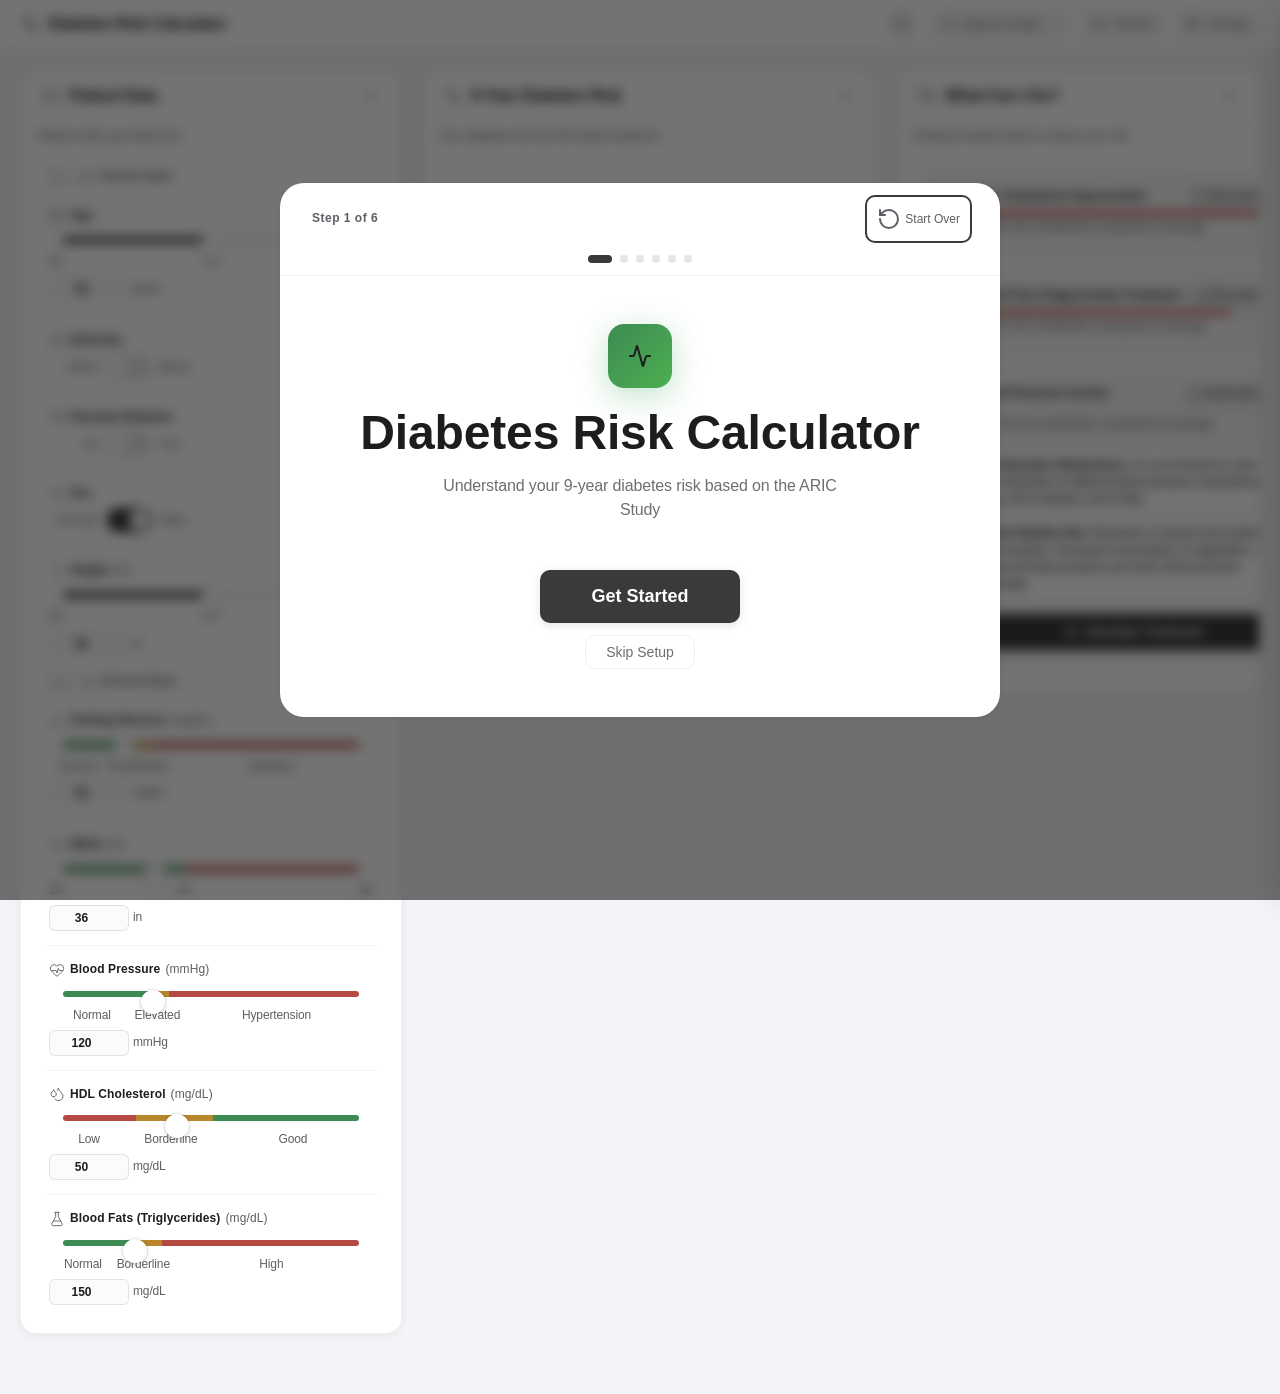
==== commit b05eccaf: "feat: merge all local changes into main — resolve conflicts, add lossless unit toggle, code review f" ====
--- a/index.html
+++ b/index.html
@@ -4,7 +4,13 @@
     <meta charset="UTF-8">
     <meta name="viewport" content="width=device-width, initial-scale=1.0">
     <!-- CSP: 'unsafe-inline' in style-src is required for JS dynamic styling (element.style).
-         Mitigated by strict script-src, object-src 'none', and base-uri/form-action restrictions. -->
+         Mitigated by strict script-src, object-src 'none', and base-uri/form-action restrictions.
+         Domains: cdn.sheetjs.com (Excel I/O), cdn.jsdelivr.net (Tesseract.js/PDF.js),
+         tessdata.projectnaptha.com (OCR language data), fonts.googleapis.com (web fonts).
+         data:/blob: in connect-src/img-src required by Tesseract.js Web Worker & OCR pipeline.
+         wasm-unsafe-eval required by SheetJS WASM module.
+         frame-ancestors 'none' in <meta> CSP is enforced by Chromium/Firefox and
+         provides clickjacking protection for the file:// and static-host deployment. -->
     <meta http-equiv="Content-Security-Policy"
           content="default-src 'self';
                    script-src 'self' 'wasm-unsafe-eval' https://cdn.sheetjs.com https://cdn.jsdelivr.net;
@@ -17,7 +23,6 @@
                    base-uri 'self';
                    form-action 'self';
                    frame-ancestors 'none';">
-    <meta http-equiv="X-Frame-Options" content="DENY">
     <title>Diabetes Risk Calculator</title>
     <meta name="theme-color" content="#f2f4f8">
 
@@ -75,7 +80,7 @@
             <span data-i18n="nav.brand">Diabetes Risk Calculator</span>
         </h1>
         <div class="nav-actions">
-            <button id="resetBtn" type="button" class="btn-reset" aria-label="Reset all values">
+            <button id="resetBtn" type="button" class="btn-reset" aria-label="Reset to defaults" title="Reset to defaults">
                 <i data-lucide="rotate-ccw" class="lucide-icon"></i>
             </button>
             <!-- Patient Management Button -->
@@ -242,7 +247,7 @@
 <div class="panel-body-inner">
             <!-- Demographic Data Section with Collapse -->
             <div class="section-collapse-header">
-                <button class="section-collapse-btn" data-target="non-mod-section" aria-expanded="true">
+                <button class="section-collapse-btn" data-target="non-mod-section" aria-controls="non-mod-section" aria-expanded="true">
                     <i data-lucide="chevron-down" class="lucide-icon"></i>
                 </button>
                 <div class="input-section-label" data-i18n="sections.demographic">
@@ -333,7 +338,7 @@
 
             <!-- Clinical Values Section with Collapse -->
             <div class="section-collapse-header">
-                <button class="section-collapse-btn" data-target="mod-section" aria-expanded="true">
+                <button class="section-collapse-btn" data-target="mod-section" aria-controls="mod-section" aria-expanded="true">
                     <i data-lucide="chevron-down" class="lucide-icon"></i>
                 </button>
                 <div class="input-section-label modifiable" data-i18n="sections.clinical">
@@ -866,7 +871,7 @@
         <div class="modal-header">
             <h3 id="profileWarnTitle" data-i18n="modals.profileWarning.title">
                 <i data-lucide="alert-circle" class="lucide-icon"></i>
-                Save Your Data?
+                Reset All Values?
             </h3>
             <button type="button" class="modal-close-btn" id="profileWarnClose" aria-label="Close">
                 <i data-lucide="x" class="lucide-icon"></i>
@@ -877,10 +882,10 @@
                 <i data-lucide="alert-triangle" class="lucide-icon"></i>
             </div>
             <p style="font-size: 16px; color: var(--text-primary); margin-bottom: 8px; font-weight: 500;" data-i18n="modals.profileWarning.message1">
-                You haven't created a profile yet.
+                You have unsaved changes.
             </p>
             <p style="font-size: 14px; color: var(--text-secondary); line-height: 1.5; margin-bottom: 24px;" data-i18n="modals.profileWarning.message2">
-                Create a profile to save your data and track your progress over time. Without a profile, your data may be lost when you close the browser.
+                Resetting will discard your current data.
             </p>
         </div>
         <div class="modal-footer" style="flex-direction: column; gap: 10px;">
@@ -889,9 +894,9 @@
                 Create Profile
             </button>
             <button type="button" class="modal-btn modal-btn-secondary" id="profileWarnContinueBtn" data-i18n="modals.profileWarning.continue">
-                Continue Without Saving
-            </button>
-            <button type="button" class="modal-btn modal-btn-secondary" id="profileWarnCancelBtn" style="border-color: transparent; color: var(--text-secondary);" data-i18n="modals.profileWarning.cancel">
+                Reset
+            </button>
+            <button type="button" class="modal-btn modal-btn-secondary" id="profileWarnCancelBtn" data-i18n="modals.profileWarning.cancel">
                 Cancel
             </button>
         </div>
--- a/style.css
+++ b/style.css
@@ -2538,6 +2538,14 @@
     gap: 6px;
     margin-bottom: 3px;
     min-width: 0;
+    /* button reset — element changed from div to <button> for native a11y */
+    border: none;
+    background: none;
+    padding: 0;
+    text-align: left;
+    width: 100%;
+    font: inherit;
+    color: inherit;
 }
 
 .tov-title {
@@ -3395,6 +3403,7 @@
 .lang-option.active {
     background: var(--blue-light);
     font-weight: var(--weight-medium);
+    cursor: pointer;
 }
 
 .lang-option .lang-flag {
@@ -3404,16 +3413,19 @@
     align-items: center;
     justify-content: center;
     flex-shrink: 0;
+    pointer-events: none;
 }
 
 .lang-option .lang-flag svg {
     width: 100%;
     height: 100%;
     display: block;
+    pointer-events: none;
 }
 
 .lang-option .lang-name {
     flex: 1;
+    pointer-events: none;
 }
 
 /* Dark mode adjustments */
@@ -3668,6 +3680,7 @@
 .settings-lang-option.active {
     background: var(--blue-light);
     font-weight: var(--weight-medium);
+    cursor: pointer;
 }
 
 .settings-lang-option .lang-flag {
@@ -3677,16 +3690,19 @@
     align-items: center;
     justify-content: center;
     flex-shrink: 0;
+    pointer-events: none;
 }
 
 .settings-lang-option .lang-flag svg {
     width: 100%;
     height: 100%;
     display: block;
+    pointer-events: none;
 }
 
 .settings-lang-option .lang-name {
     flex: 1;
+    pointer-events: none;
 }
 
 /* Dark mode for settings dropdown */
@@ -6116,7 +6132,7 @@
 .landing-container {
     width: 100%;
     max-width: 720px;
-    max-height: 90vh;
+    max-height: 96vh;
     background: var(--bg-card);
     border-radius: var(--radius-xl);
     box-shadow: var(--shadow-card);
@@ -6139,7 +6155,7 @@
 
 /* Landing Header */
 .landing-header {
-    padding: var(--space-6) var(--space-7) var(--space-4);
+    padding: var(--space-4) var(--space-7) var(--space-3);
     border-bottom: 1px solid var(--border);
     flex-shrink: 0;
 }
@@ -6212,8 +6228,9 @@
 /* Landing Content */
 .landing-content {
     flex: 1;
+    min-height: 0;
     overflow-y: auto;
-    padding: var(--space-6) var(--space-7);
+    padding: var(--space-4) var(--space-6);
     position: relative;
 }
 
@@ -6260,7 +6277,7 @@
     font-size: var(--text-xl);
     font-weight: var(--weight-bold);
     color: var(--text-primary);
-    margin-bottom: var(--space-2);
+    margin-bottom: var(--space-1);
     line-height: var(--leading-snug);
     scroll-margin-top: var(--space-3);
 }
@@ -6268,20 +6285,20 @@
 .landing-step-subtitle {
     font-size: var(--text-base);
     color: var(--text-secondary);
-    margin-bottom: var(--space-4);
+    margin-bottom: var(--space-3);
     line-height: var(--leading-normal);
 }
 
 /* Welcome Step */
 .landing-welcome {
     text-align: center;
-    padding: var(--space-8) 0;
+    padding: var(--space-7) 0;
 }
 
 .landing-welcome-icon {
-    width: 80px;
-    height: 80px;
-    margin: 0 auto var(--space-6);
+    width: 64px;
+    height: 64px;
+    margin: 0 auto var(--space-4);
     background: linear-gradient(135deg, var(--safe), var(--safe-end));
     border-radius: var(--radius-lg);
     display: flex;
@@ -6291,8 +6308,8 @@
 }
 
 .landing-welcome-icon .lucide-icon {
-    width: 40px;
-    height: 40px;
+    width: 32px;
+    height: 32px;
     color: var(--text-on-primary);
 }
 
@@ -6503,7 +6520,7 @@
 /* Landing Cards Grid */
 .landing-cards {
     display: grid;
-    gap: var(--space-3);
+    gap: var(--space-1);
 }
 
 .landing-cards.four-col {
@@ -6536,7 +6553,7 @@
     background: var(--bg-card);
     border: 2px solid var(--border);
     border-radius: var(--radius);
-    padding: var(--space-5);
+    padding: var(--space-4);
     cursor: pointer;
     transition: transform 0.25s var(--ease-smooth), box-shadow 0.25s var(--ease-smooth), background-color 0.25s var(--ease-smooth), opacity 0.25s var(--ease-smooth);
     display: flex;
@@ -6589,7 +6606,7 @@
 }
 
 .landing-card .card-subtitle {
-    font-size: var(--text-sm);
+    font-size: var(--text-xs);
     color: var(--text-tertiary);
 }
 
@@ -6677,8 +6694,8 @@
 
 /* Landing Card Icon */
 .landing-card-icon {
-    width: 48px;
-    height: 48px;
+    width: 40px;
+    height: 40px;
     background: var(--bg-page);
     border-radius: var(--radius-sm);
     display: flex;
@@ -6689,8 +6706,8 @@
 }
 
 .landing-card-icon .lucide-icon {
-    width: 24px;
-    height: 24px;
+    width: 20px;
+    height: 20px;
     color: var(--text-secondary);
 }
 
@@ -6736,8 +6753,8 @@
 .model-card {
     align-items: flex-start;
     text-align: left;
-    padding: var(--space-5);
-    margin-top: var(--space-4);
+    padding: var(--space-2) var(--space-3);
+    margin-top: 0;
 }
 
 .model-card .model-header {
@@ -6745,7 +6762,7 @@
     align-items: center;
     justify-content: space-between;
     width: 100%;
-    margin-bottom: var(--space-3);
+    margin-bottom: var(--space-1);
 }
 
 .model-card .model-name {
@@ -6778,12 +6795,12 @@
 .model-card .model-description {
     font-size: var(--text-sm);
     color: var(--text-secondary);
-    line-height: var(--leading-normal);
-    margin-bottom: var(--space-3);
+    line-height: var(--leading-snug);
+    margin-bottom: var(--space-1);
 }
 
 .model-card .model-values {
-    padding-top: var(--space-3);
+    padding-top: var(--space-1);
     border-top: 1px solid var(--border);
     font-size: var(--text-xs);
     color: var(--text-tertiary);
@@ -6975,13 +6992,13 @@
 /* Ready Step */
 .landing-ready {
     text-align: center;
-    padding: var(--space-6) 0;
+    padding: var(--space-4) 0;
 }
 
 .landing-success-icon {
-    width: 100px;
-    height: 100px;
-    margin: 0 auto var(--space-6);
+    width: 72px;
+    height: 72px;
+    margin: 0 auto var(--space-4);
     background: var(--safe);
     border-radius: var(--radius-full);
     display: flex;
@@ -7004,8 +7021,8 @@
 }
 
 .landing-success-icon .lucide-icon {
-    width: 50px;
-    height: 50px;
+    width: 36px;
+    height: 36px;
     color: var(--text-on-primary);
 }
 
@@ -7019,9 +7036,9 @@
 .landing-ready-summary {
     background: var(--bg-page);
     border-radius: var(--radius);
-    padding: var(--space-5);
+    padding: var(--space-4);
     text-align: left;
-    margin-bottom: var(--space-6);
+    margin-bottom: var(--space-4);
     max-width: 400px;
     margin-left: auto;
     margin-right: auto;
@@ -7054,12 +7071,12 @@
 }
 
 .landing-ready .btn-large {
-    margin-bottom: var(--space-4);
+    margin-bottom: var(--space-2);
 }
 
 /* Landing Footer */
 .landing-footer {
-    padding: var(--space-5) var(--space-7);
+    padding: var(--space-3) var(--space-7);
     border-top: 1px solid var(--border);
     display: flex;
     justify-content: space-between;
@@ -7930,3 +7947,97 @@
         from, to { opacity: 1; transform: none; }
     }
 }
+
+/* ===================== SIMULATED SLIDER STATE =====================
+ * Visual indicator that a slider currently shows a simulated (treatment)
+ * value rather than the user's actual measurement. Applied by the
+ * TreatmentSimulator while a simulation is active on that factor.
+ */
+input.slider--simulated,
+.slider.slider--simulated {
+    accent-color: var(--warning);
+    border-color: var(--warning-border);
+}
+
+input.slider--simulated {
+    background: var(--warning-light);
+    color: var(--warning);
+    font-weight: var(--weight-medium, 500);
+}
+
+/* ===================== TOAST NOTIFICATIONS =====================
+ * Accessible toast rendered by PatientManager.showToast(). Base colors
+ * are defined here (not inline) so both light and dark themes remain
+ * readable. Positioning is set inline on #drc-toast-container.
+ */
+.drc-toast {
+    background: var(--text-primary);
+    color: var(--text-on-primary);
+    padding: 12px 18px;
+    border-radius: 8px;
+    font-size: var(--text-sm);
+    font-weight: var(--weight-medium, 500);
+    box-shadow: 0 4px 16px rgba(0, 0, 0, 0.18);
+    max-width: 90vw;
+    line-height: 1.4;
+}
+
+.dark .drc-toast {
+    background: var(--text-on-primary);
+    color: var(--text-primary);
+    box-shadow: 0 4px 16px rgba(0, 0, 0, 0.45);
+}
+
+/* ===================== MODAL & BUTTON COMPONENTS =====================
+ * Styles for accessible modal overlays, dialogs, and buttons used by
+ * PatientManager.showConfirm() and showPrompt(). Positioning (position,
+ * inset, z-index) is set inline as it is layout-critical.
+ */
+.drc-modal {
+    background: var(--bg-primary, #fff);
+    color: var(--text-primary, #333);
+    padding: 24px;
+    border-radius: 8px;
+    max-width: 400px;
+    width: 90%;
+    box-shadow: 0 4px 24px rgba(0, 0, 0, 0.2);
+}
+
+.drc-modal p {
+    margin: 0 0 20px 0;
+    line-height: 1.5;
+}
+
+.drc-modal-btn-row {
+    display: flex;
+    gap: 12px;
+    justify-content: flex-end;
+}
+
+.drc-btn {
+    padding: 8px 16px;
+    border-radius: 4px;
+    cursor: pointer;
+    font-size: inherit;
+}
+
+.drc-btn-primary {
+    border: none;
+    background: var(--accent, #2563eb);
+    color: #fff;
+}
+
+.drc-btn-secondary {
+    border: 1px solid #ccc;
+    background: transparent;
+}
+
+.drc-prompt-input {
+    width: 100%;
+    padding: 8px;
+    border: 1px solid #ccc;
+    border-radius: 4px;
+    font-size: 14px;
+    box-sizing: border-box;
+    margin-bottom: 16px;
+}
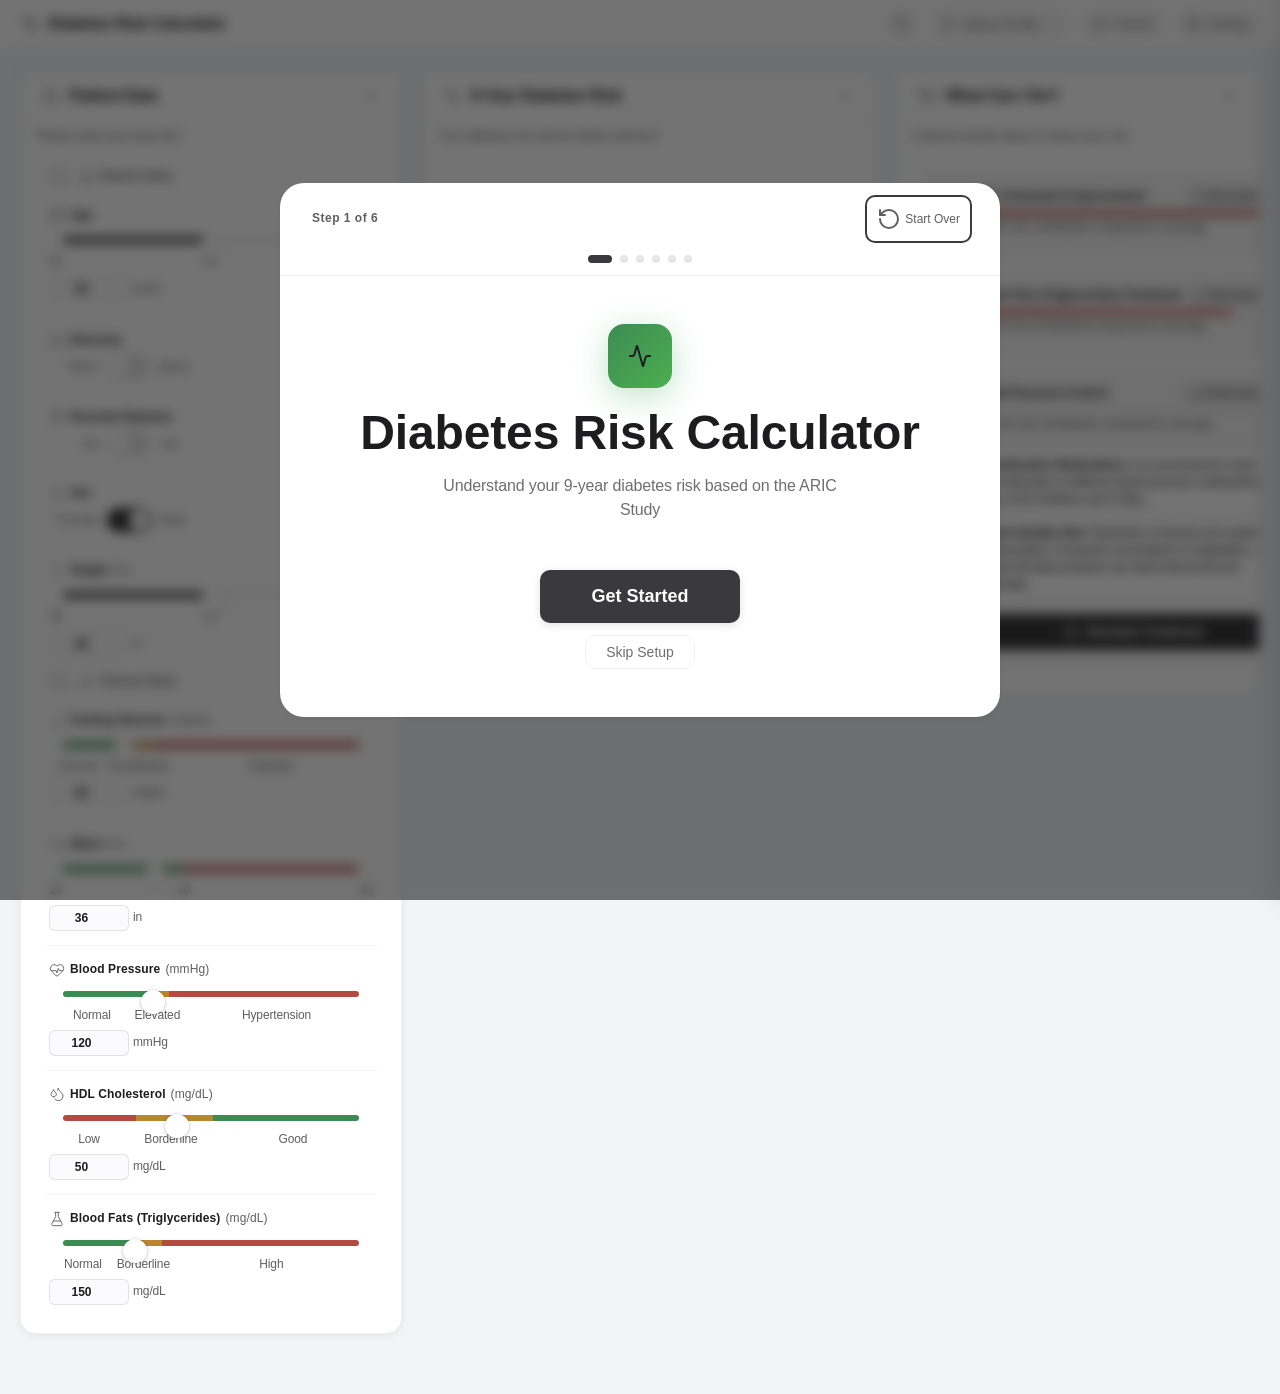
==== commit fa1b7584: "fix: align fasting glucose thresholds with ADA 2026 (100/126 mg/dL) Previous thresholds were off by " ====
--- a/index.html
+++ b/index.html
@@ -362,11 +362,11 @@
                     <input type="range" id="fastGlu-slider" min="50" max="300" value="95" step="1" class="slider" aria-label="Fasting glucose slider" aria-describedby="fastGlu-value-unit">
                     <div class="slider-track-bg segmented" id="fastGlu-track">
                         <div class="slider-segment safe" style="--flex:50"></div>
-                        <div class="slider-segment alert" style="--flex:25"></div>
-                        <div class="slider-segment danger" style="--flex:175"></div>
-                    </div>
-                </div>
-                <div class="slider-labels"><span style="--flex:50">Normal</span><span style="--flex:25">Prediabetes</span><span style="--flex:175">Diabetes</span></div>
+                        <div class="slider-segment alert" style="--flex:26"></div>
+                        <div class="slider-segment danger" style="--flex:174"></div>
+                    </div>
+                </div>
+                <div class="slider-labels"><span style="--flex:50">Normal</span><span style="--flex:26">Prediabetes</span><span style="--flex:174">Diabetes</span></div>
                 <div class="factor-value-row">
                     <input type="number" id="fastGlu-value" value="95" min="50" max="300" step="1" class="value-input" aria-label="Fasting glucose in mg/dL" aria-describedby="fastGlu-value-unit">
                     <span class="value-unit-label" id="fastGlu-value-unit">mg/dL</span>
--- a/style.css
+++ b/style.css
@@ -2097,7 +2097,24 @@
     }
 
     .main-grid {
-        grid-template-columns: 1fr;
+        grid-template-columns: minmax(0, 1fr);
+    }
+
+    /* Allow grid items to shrink below their content's min-content size */
+    .col-panel {
+        min-width: 0;
+    }
+
+    /* Fix nested grid min-content overflow chain */
+    .panel-body {
+        grid-template-columns: minmax(0, 1fr);
+    }
+
+    .panel-body-inner,
+    .treatment-overview-row,
+    .tov-details-inner,
+    .therapy-mini {
+        min-width: 0;
     }
 
     .col-right {
@@ -3057,6 +3074,7 @@
     justify-content: center;
     gap: 5px;
     padding: 8px 12px;
+    font-family: inherit;
     font-size: var(--text-xs);
     font-weight: var(--weight-semibold);
     color: var(--text-secondary);
@@ -7990,54 +8008,142 @@
 
 /* ===================== MODAL & BUTTON COMPONENTS =====================
  * Styles for accessible modal overlays, dialogs, and buttons used by
- * PatientManager.showConfirm() and showPrompt(). Positioning (position,
- * inset, z-index) is set inline as it is layout-critical.
+ * PatientManager.showConfirm(), showPrompt(), and _showOptionDialog().
+ * Aligned with the main .modal-* design token system.
  */
+.drc-modal-overlay {
+    position: fixed;
+    inset: 0;
+    background: var(--overlay-modal);
+    z-index: var(--z-modal);
+    display: flex;
+    align-items: center;
+    justify-content: center;
+    padding: var(--space-5);
+}
+
 .drc-modal {
-    background: var(--bg-primary, #fff);
-    color: var(--text-primary, #333);
-    padding: 24px;
-    border-radius: 8px;
-    max-width: 400px;
-    width: 90%;
-    box-shadow: 0 4px 24px rgba(0, 0, 0, 0.2);
+    background: var(--bg-card);
+    color: var(--text-primary);
+    padding: var(--space-6);
+    border-radius: var(--radius-lg);
+    max-width: 480px;
+    width: 100%;
+    box-shadow: var(--shadow-card), 0 0 0 1px var(--border);
+    transform: translateY(20px) scale(0.98);
+    transition: transform 0.35s cubic-bezier(0.32, 0.72, 0, 1);
+    animation: drc-modal-enter 0.35s cubic-bezier(0.32, 0.72, 0, 1) forwards;
+}
+
+@keyframes drc-modal-enter {
+    from { transform: translateY(20px) scale(0.98); opacity: 0; }
+    to   { transform: translateY(0) scale(1); opacity: 1; }
 }
 
 .drc-modal p {
-    margin: 0 0 20px 0;
-    line-height: 1.5;
+    margin: 0 0 var(--space-5) 0;
+    font-size: var(--text-ui);
+    line-height: var(--leading-normal);
+    color: var(--text-secondary);
 }
 
 .drc-modal-btn-row {
     display: flex;
-    gap: 12px;
+    gap: var(--space-3);
     justify-content: flex-end;
+    flex-wrap: wrap;
+}
+
+.drc-modal-btn-row--grid {
+    display: grid;
+    grid-template-columns: 1fr 1fr;
 }
 
 .drc-btn {
-    padding: 8px 16px;
-    border-radius: 4px;
+    display: inline-flex;
+    align-items: center;
+    justify-content: center;
+    padding: 10px 18px;
+    font-size: var(--text-ui);
+    font-weight: var(--weight-semibold);
+    border-radius: var(--radius-sm);
     cursor: pointer;
-    font-size: inherit;
+    transition: transform 0.2s var(--ease-smooth), box-shadow 0.2s var(--ease-smooth), background-color 0.2s var(--ease-smooth), color 0.2s var(--ease-smooth), border-color 0.2s var(--ease-smooth);
+    border: none;
 }
 
 .drc-btn-primary {
-    border: none;
-    background: var(--accent, #2563eb);
-    color: #fff;
+    background: var(--blue);
+    color: var(--text-on-primary);
+}
+
+.drc-btn-primary:hover {
+    background: var(--blue-hover);
+    transform: translateY(-1px);
+}
+
+.drc-btn-primary:active {
+    transform: translateY(0);
 }
 
 .drc-btn-secondary {
-    border: 1px solid #ccc;
+    color: var(--text-secondary);
     background: transparent;
+    border: 1px solid var(--border);
+}
+
+.drc-btn-secondary:hover {
+    background: var(--bg-subtle);
+    color: var(--text-primary);
 }
 
 .drc-prompt-input {
     width: 100%;
-    padding: 8px;
-    border: 1px solid #ccc;
-    border-radius: 4px;
-    font-size: 14px;
+    padding: var(--space-2) var(--space-3);
+    border: 1px solid var(--border);
+    border-radius: var(--radius-sm);
+    font-size: var(--text-ui);
     box-sizing: border-box;
-    margin-bottom: 16px;
-}
+    margin-bottom: var(--space-4);
+    background: var(--bg-elevated);
+    color: var(--text-primary);
+    transition: border-color 0.2s var(--ease-smooth);
+}
+
+.drc-prompt-input:focus {
+    outline: none;
+    border-color: var(--blue);
+    box-shadow: 0 0 0 3px var(--primary-glow);
+}
+
+/* Dark mode */
+.dark .drc-modal {
+    background: var(--bg-card);
+    box-shadow: var(--shadow-card), 0 0 0 1px var(--border);
+}
+
+.dark .drc-btn-secondary {
+    border-color: var(--border);
+}
+
+/* Responsive */
+@media (max-width: 480px) {
+    .drc-modal-overlay {
+        padding: var(--space-3);
+    }
+
+    .drc-modal {
+        padding: var(--space-5);
+    }
+
+    .drc-modal-btn-row {
+        flex-direction: column-reverse;
+    }
+
+    .drc-modal-btn-row--grid {
+        grid-template-columns: 1fr;
+    }
+    .drc-btn {
+        width: 100%;
+    }
+}
